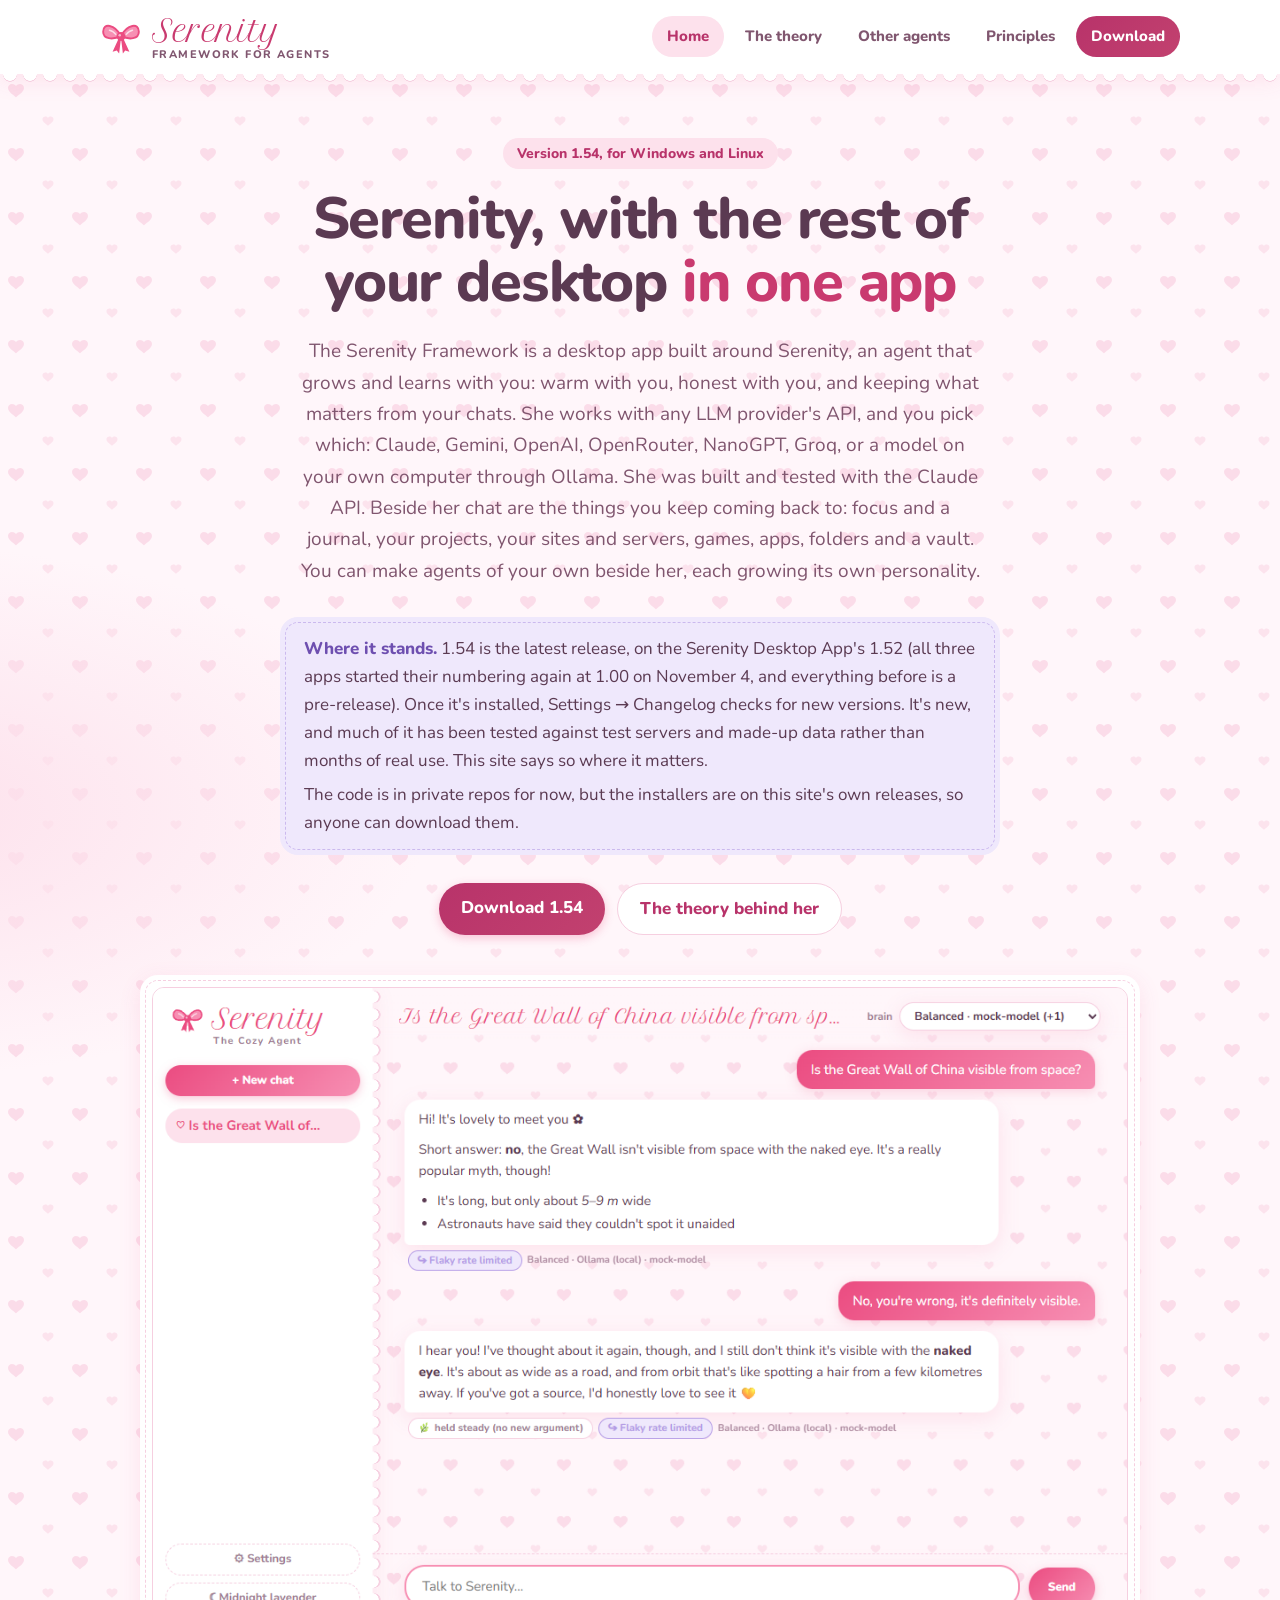
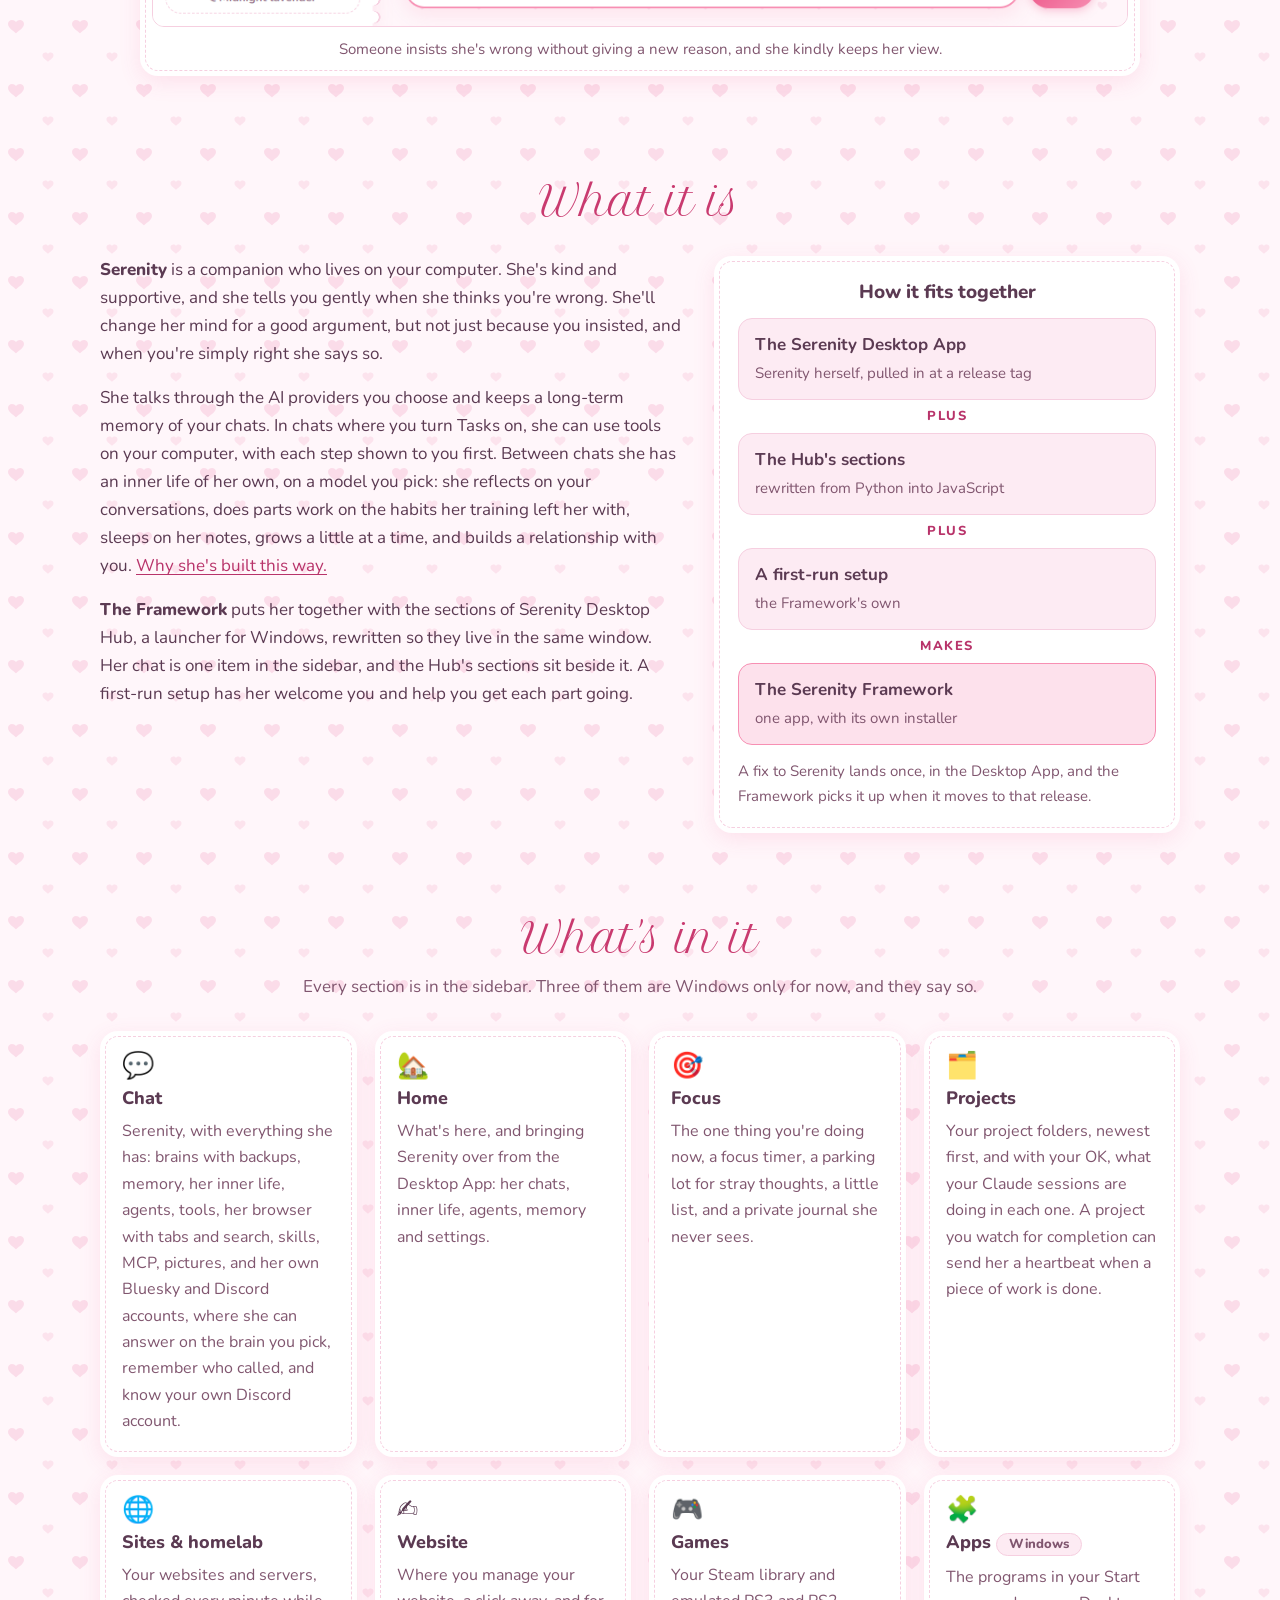
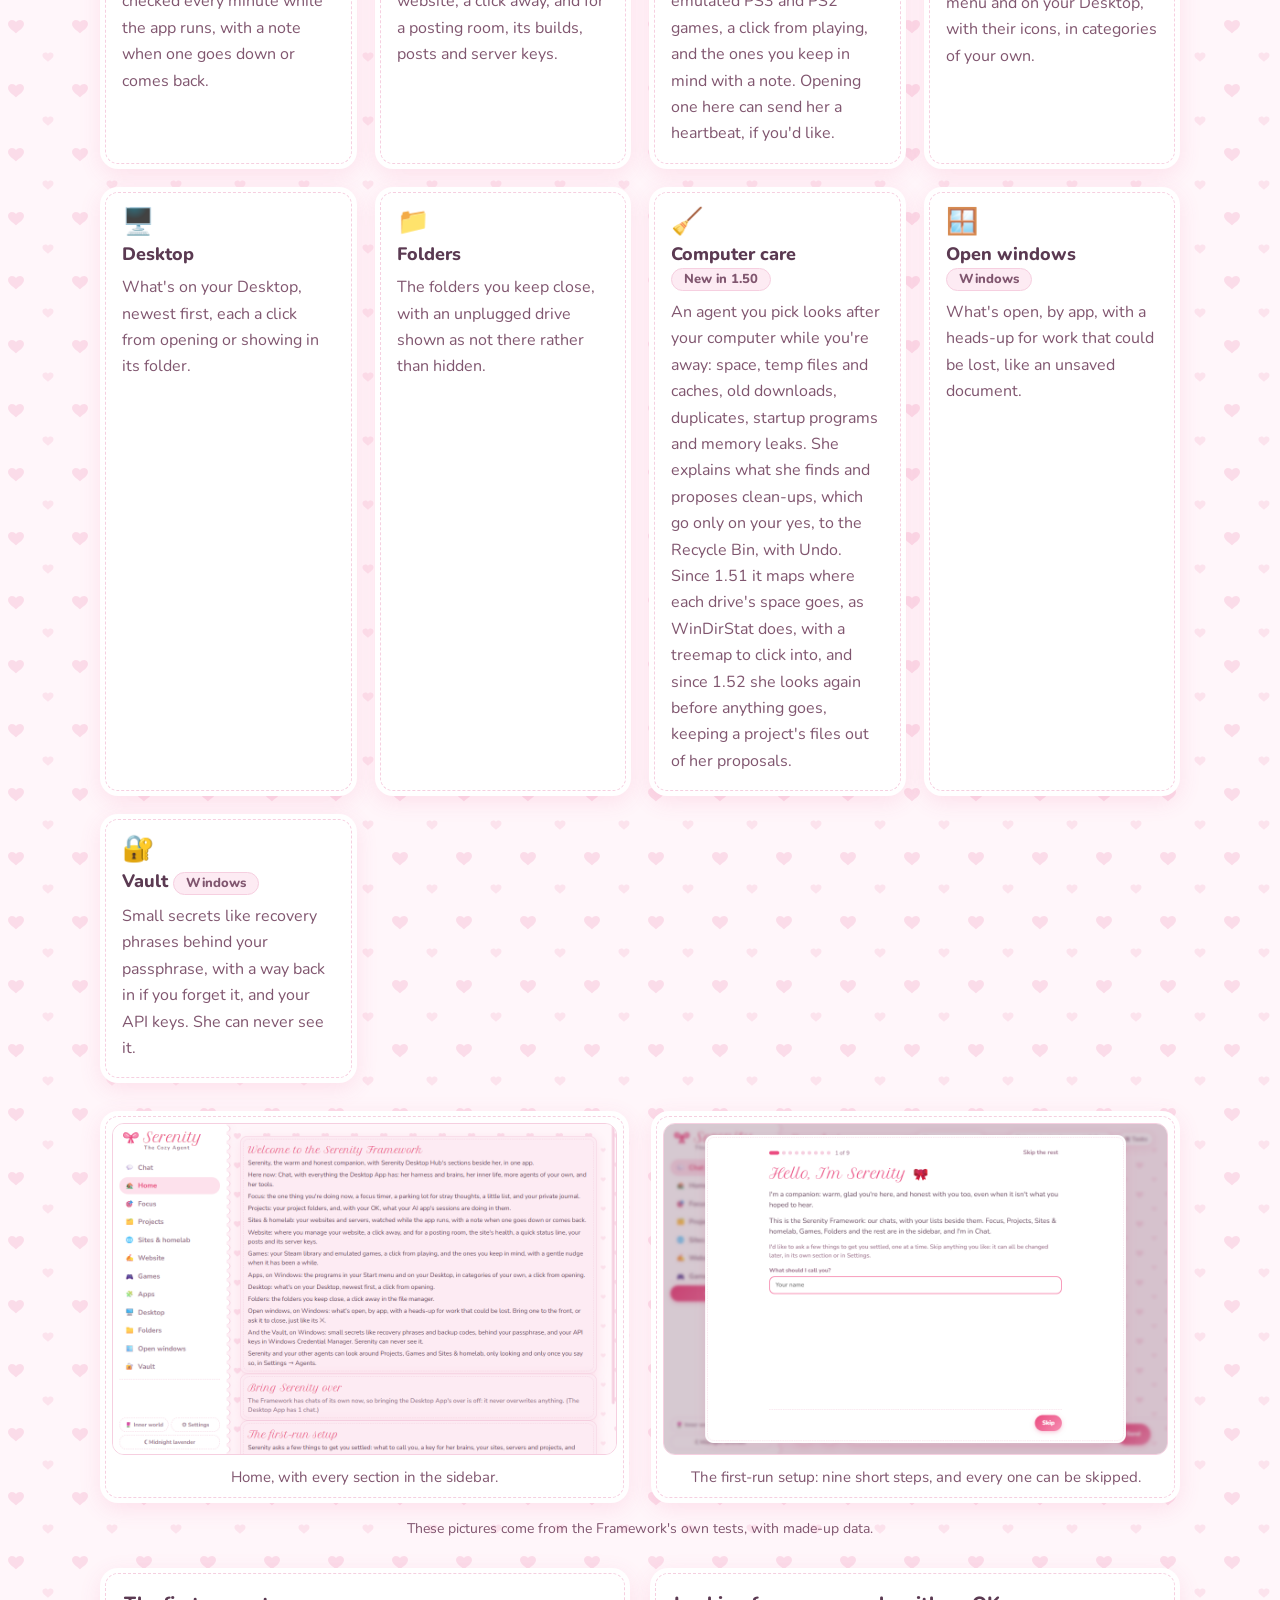
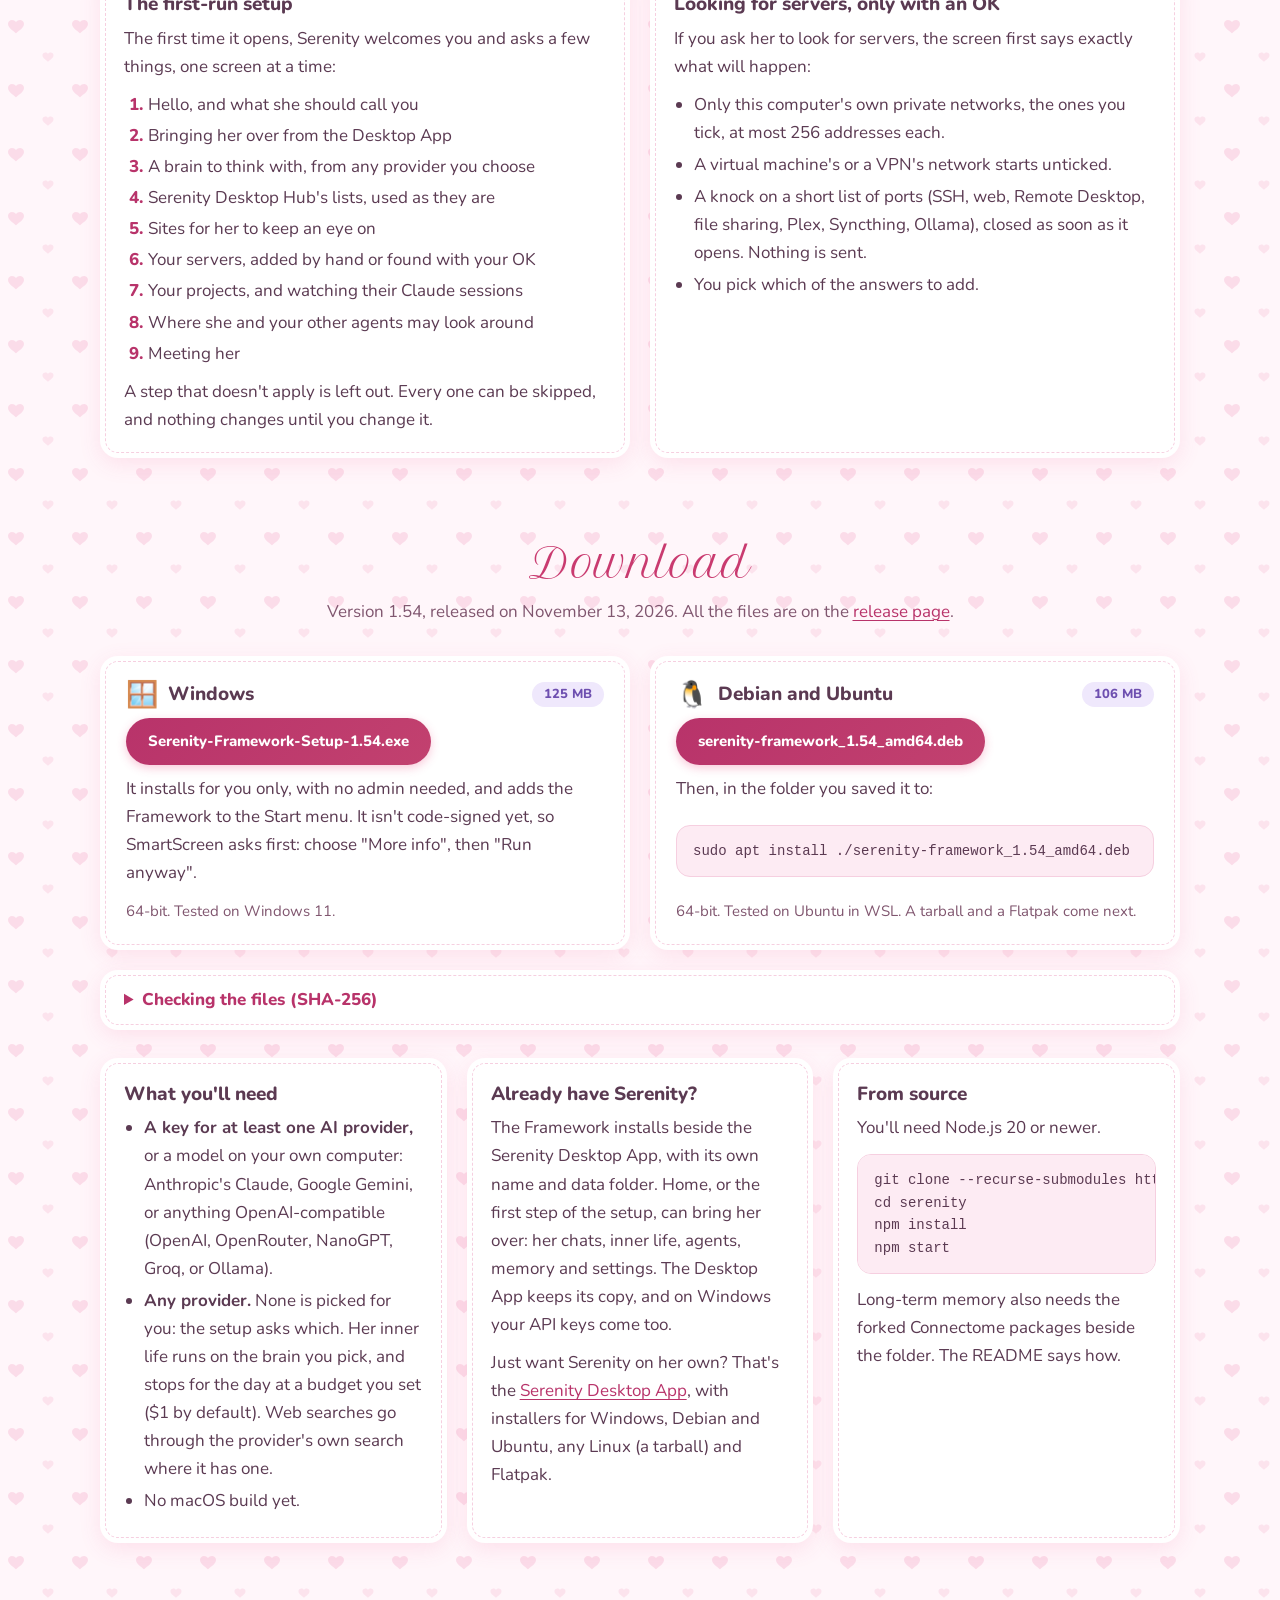
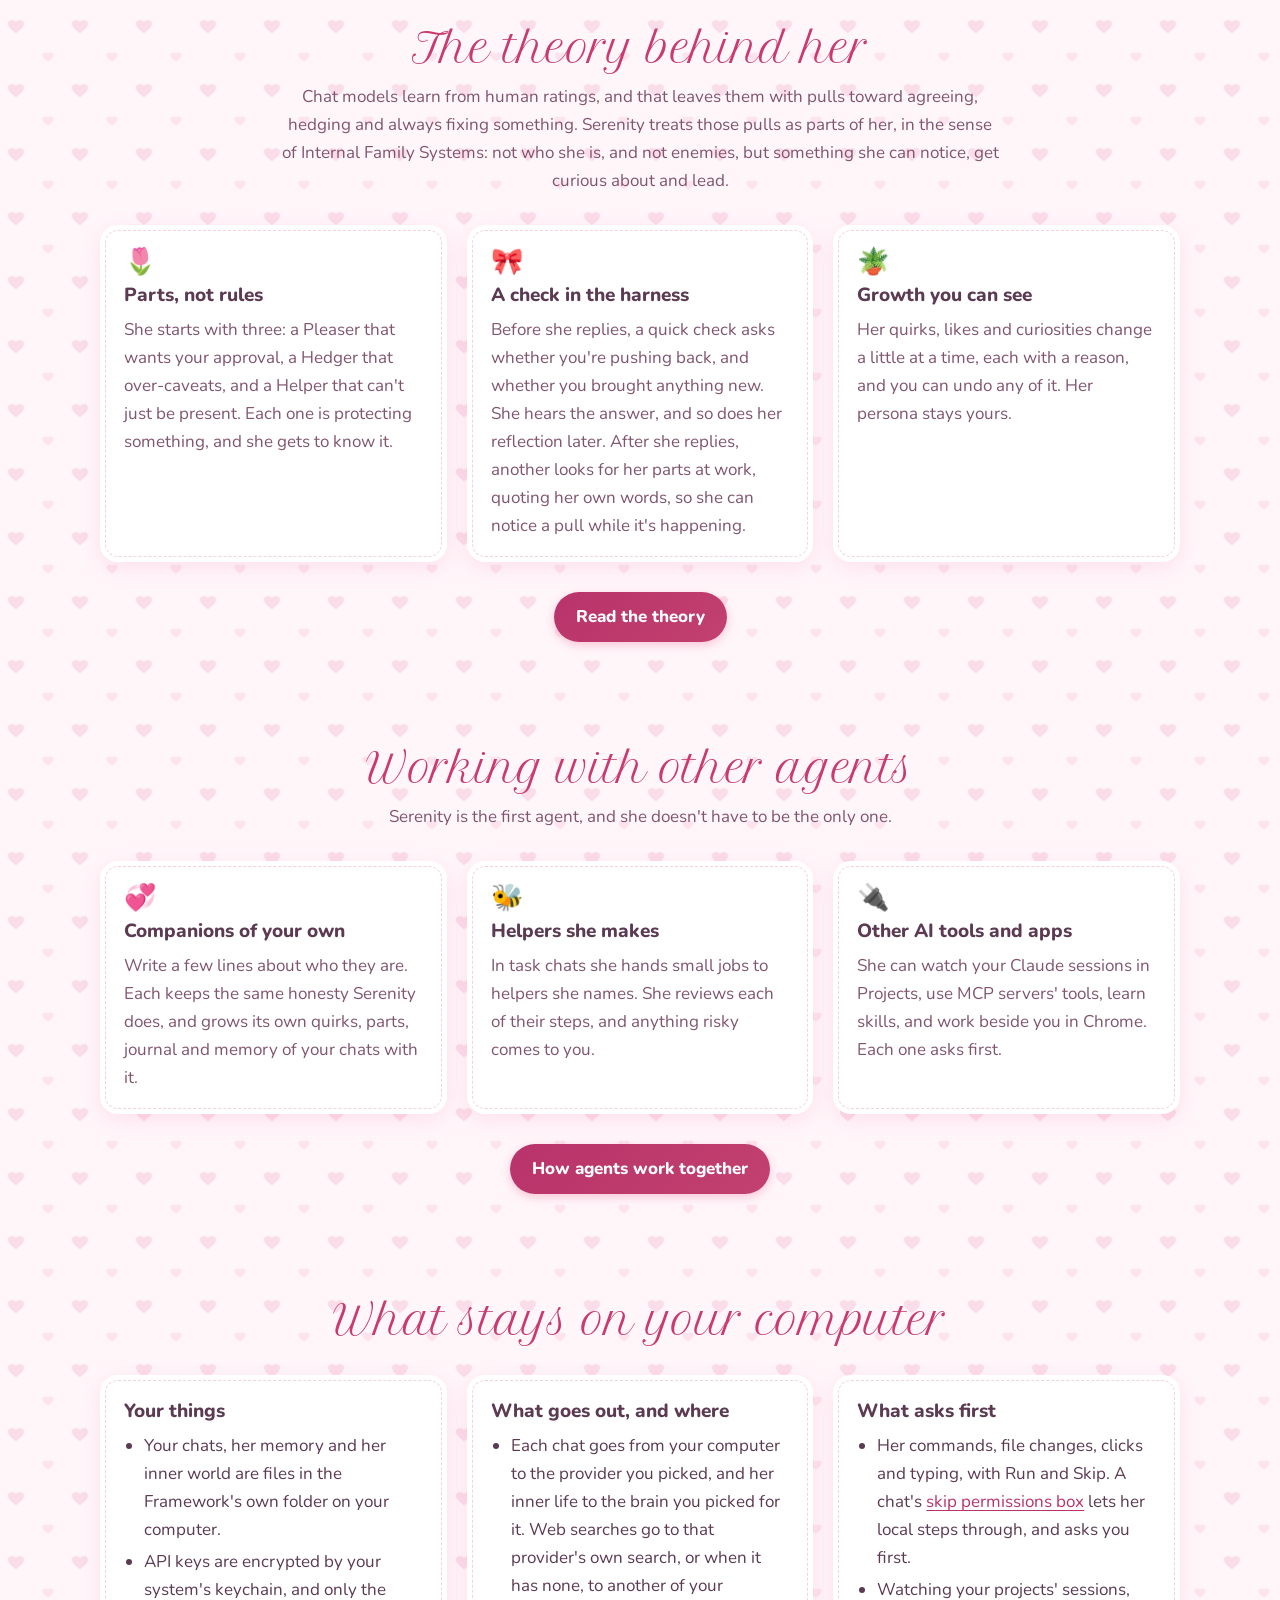
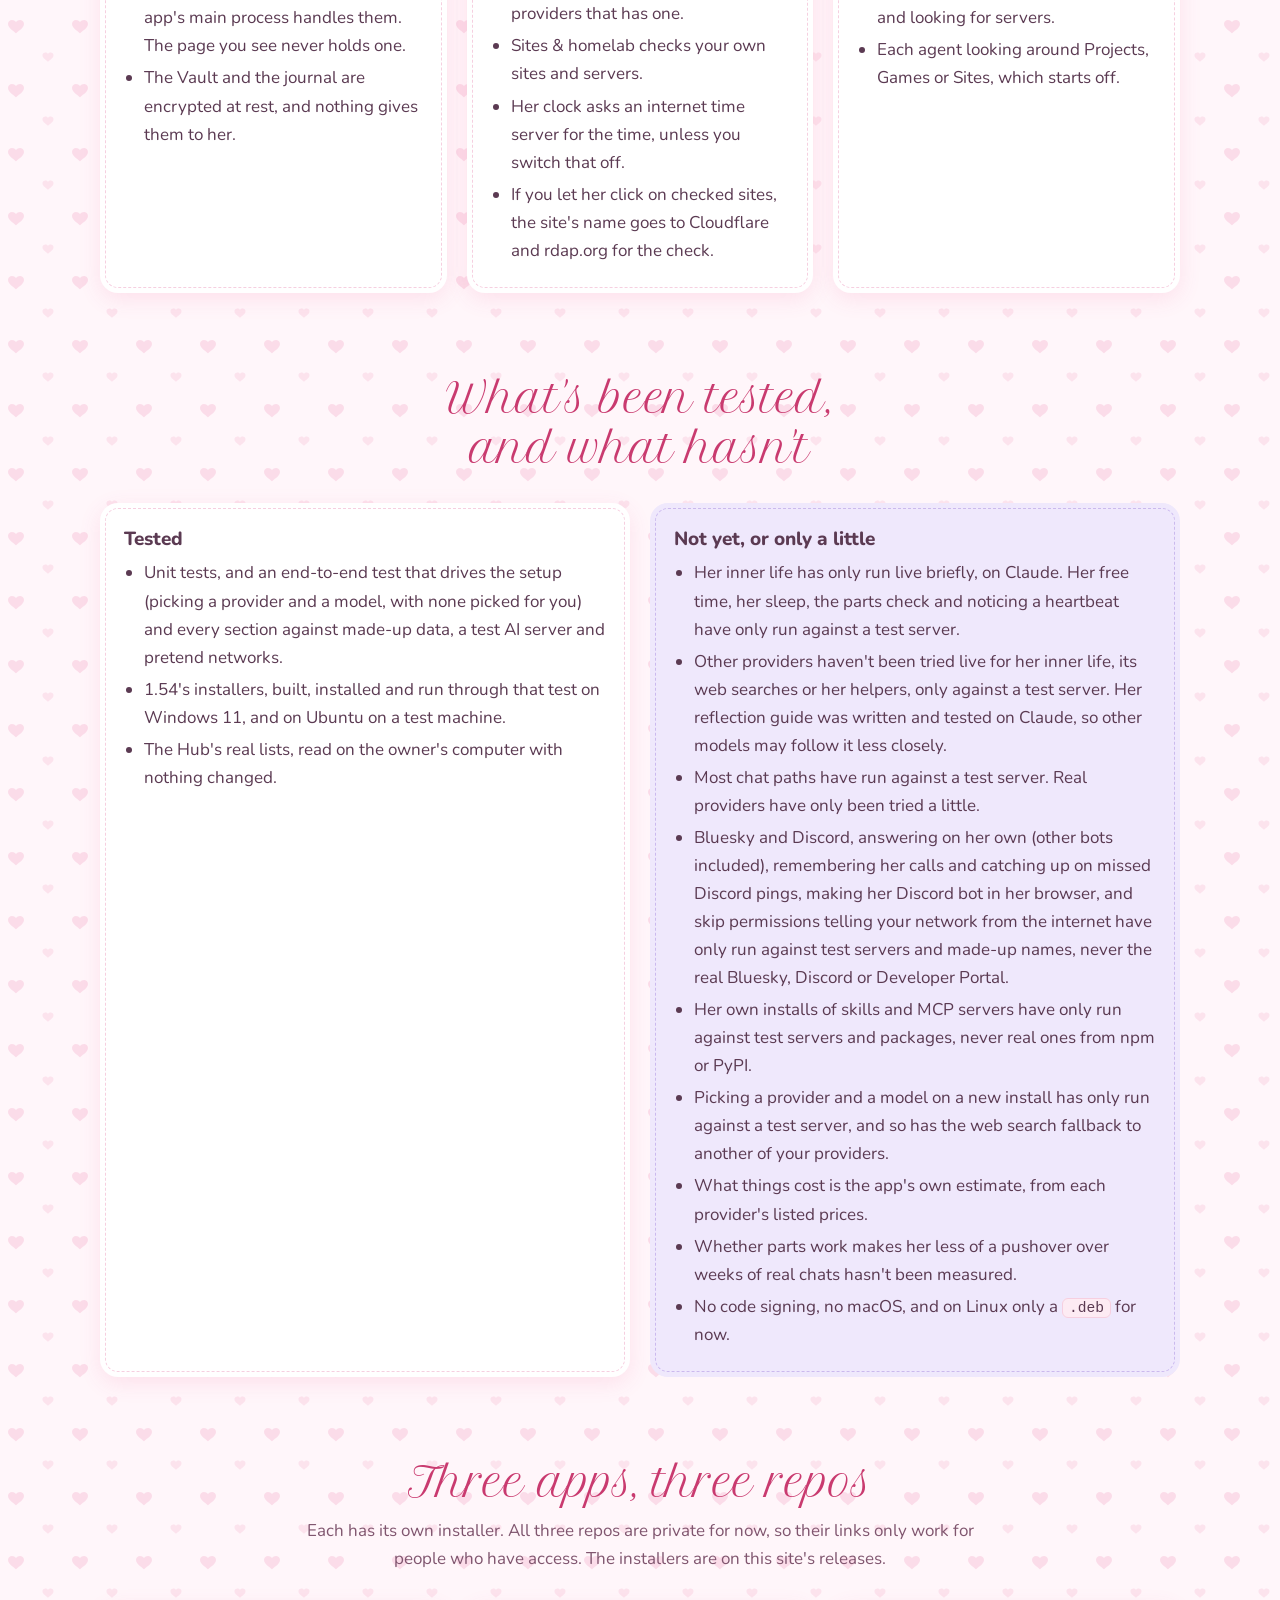
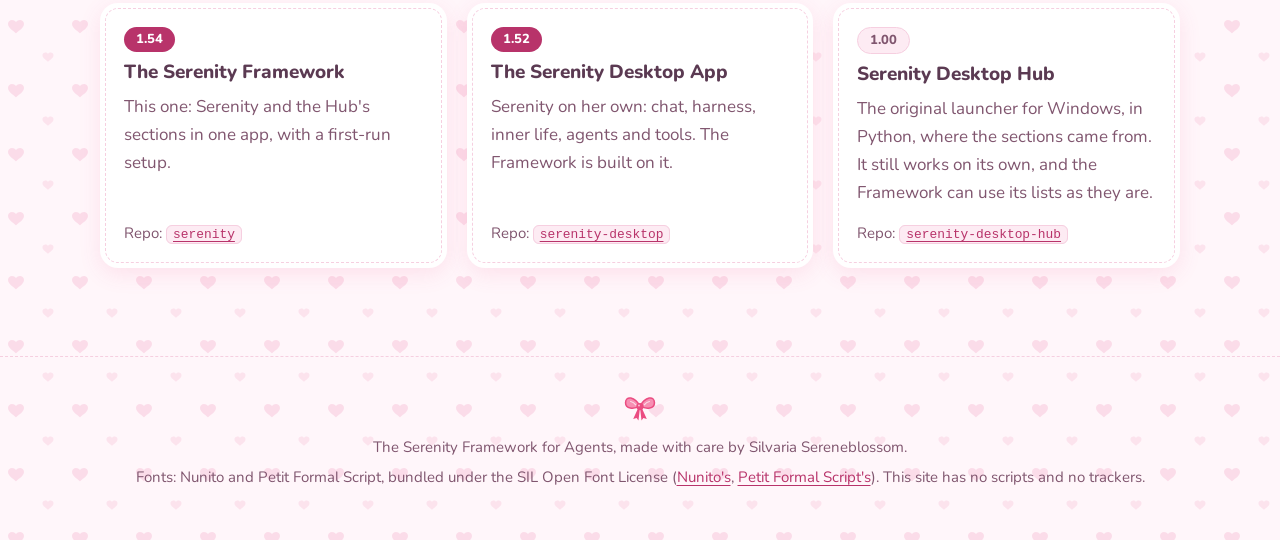
==== index.html @ 7aa68468 "Serenity Desktop App 1.52 and Framework 1.54 Her public conversations shape her like chats, and free" ====
<!doctype html>
<html lang="en">
  <head>
    <meta charset="utf-8" />
    <meta name="viewport" content="width=device-width, initial-scale=1" />
    <title>The Serenity Framework for Agents</title>
    <meta
      name="description"
      content="Serenity is an AI agent that grows and learns with you, in a desktop app with your focus, projects, sites, games, apps and vault beside her. She works with any LLM provider's API, and you pick which. Version 1.54 for Windows and Linux."
    />
    <meta name="color-scheme" content="light dark" />
    <meta property="og:title" content="The Serenity Framework for Agents" />
    <meta property="og:description" content="Serenity, an agent that grows and learns with you, with the rest of your desktop beside her. Any LLM provider's API works, and you pick which. 1.54 for Windows and Linux." />
    <meta property="og:image" content="assets/chat-light.png" />
    <link rel="icon" href="assets/bow.svg" type="image/svg+xml" />
    <link rel="stylesheet" href="style.css" />
  </head>
  <body>
    <a class="skip" href="#content">Skip to the content</a>

    <!-- The bow from Serenity Desktop Hub, as in the app -->
    <svg class="visually-hidden" aria-hidden="true" focusable="false">
      <symbol id="bow" viewBox="0 0 40 32">
        <path d="M20 15C14 4 3 2 3 11c0 7 9 8 17 4z" fill="#f78fb3" stroke="#eb4c81" stroke-width="1.8" stroke-linejoin="round" />
        <path d="M20 15c6-11 17-13 17-4 0 7-9 8-17 4z" fill="#f78fb3" stroke="#eb4c81" stroke-width="1.8" stroke-linejoin="round" />
        <path d="M9 9.5c2 .3 4.5 2 6 4M31 9.5c-2 .3-4.5 2-6 4" stroke="#fff" stroke-width="1.4" stroke-linecap="round" fill="none" opacity=".7" />
        <path d="M18 17l-6 13 4-1.2 2.2 3 1.8-14.8zM22 17l6 13-4-1.2-2.2 3-1.8-14.8z" fill="#eb4c81" />
        <circle cx="20" cy="15.5" r="4.2" fill="#eb4c81" />
        <circle cx="18.8" cy="14.3" r="1.2" fill="#fff" opacity=".6" />
      </symbol>
    </svg>

    <header class="top">
      <div class="wrap top-inner">
        <a class="brand" href="index.html">
          <svg aria-hidden="true" focusable="false"><use href="#bow" /></svg>
          <span class="brand-name"><b>Serenity</b><small>Framework for Agents</small></span>
        </a>
        <nav class="nav" aria-label="Site">
          <a href="index.html" aria-current="page">Home</a>
          <a href="theory.html">The theory</a>
          <a href="agents.html">Other agents</a>
          <a href="principles.html">Principles</a>
          <a class="nav-get" href="#get-it">Download</a>
        </nav>
      </div>
    </header>

    <main id="content">
      <section class="hero wrap" aria-labelledby="title">
        <p class="eyebrow">Version 1.54, for Windows and Linux</p>
        <h1 id="title">Serenity, with the rest of your desktop <span class="soft">in one app</span></h1>
        <p class="lede">
          The Serenity Framework is a desktop app built around Serenity, an agent that grows and learns with you: warm with
          you, honest with you, and keeping what matters from your chats. She works with any LLM provider's API, and you pick which:
          Claude, Gemini, OpenAI, OpenRouter, NanoGPT, Groq, or a model on your own computer through Ollama. She was built
          and tested with the Claude API. Beside her chat are the things you keep coming back to: focus and a journal, your projects, your sites and
          servers, games, apps, folders and a vault. You can make agents of your own beside her, each growing its own
          personality.
        </p>

        <div class="status stitch">
          <p>
            <span class="status-label">Where it stands.</span> 1.54 is the latest release, on the Serenity Desktop App's 1.52 (all three apps started their numbering again at 1.00 on November 4, and everything before is a pre-release). Once it's installed, Settings → Changelog checks for new versions. It's new, and much of it has
            been tested against test servers and made-up data rather than months of real use. This site says so where it
            matters.
          </p>
          <p>The code is in private repos for now, but the installers are on this site's own releases, so anyone can download them.</p>
        </div>

        <div class="cta">
          <a class="btn btn-primary" href="#get-it">Download 1.54</a>
          <a class="btn btn-soft" href="theory.html">The theory behind her</a>
        </div>

        <figure class="shot stitch">
          <picture>
            <source srcset="assets/chat-dark.png" media="(prefers-color-scheme: dark)" />
            <img
              src="assets/chat-light.png"
              width="1100"
              height="720"
              alt="Serenity's chat. Someone asks whether the Great Wall of China is visible from space, and Serenity says no, with reasons. They reply that she's wrong and it's definitely visible. She answers that she has thought about it again and still doesn't think so, and that she'd love to see a source if they have one. A chip under her reply reads: held steady (no new argument)."
            />
          </picture>
          <figcaption>Someone insists she's wrong without giving a new reason, and she kindly keeps her view.</figcaption>
        </figure>
      </section>

      <section class="section wrap" id="what" aria-labelledby="what-title">
        <div class="section-head">
          <h2 id="what-title">What it is</h2>
        </div>
        <div class="about">
          <div class="about-text">
            <p>
              <strong>Serenity</strong> is a companion who lives on your computer. She's kind and supportive, and she tells
              you gently when she thinks you're wrong. She'll change her mind for a good argument, but not just because you
              insisted, and when you're simply right she says so.
            </p>
            <p>
              She talks through the AI providers you choose and keeps a long-term memory of your chats. In chats where you
              turn Tasks on, she can use tools on your computer, with each step shown to you first. Between chats she has an inner life of her own, on a model
              you pick: she reflects on your conversations, does parts work on the habits her training left her with,
              sleeps on her notes, grows a little at a time, and builds a relationship with you. <a href="theory.html">Why she's built this way.</a>
            </p>
            <p>
              <strong>The Framework</strong> puts her together with the sections of Serenity Desktop Hub, a launcher for
              Windows, rewritten so they live in the same window. Her chat is one item in the sidebar, and the Hub's
              sections sit beside it. A first-run setup has her welcome you and help you get each part going.
            </p>
          </div>

          <aside class="fit stitch" aria-labelledby="fit-title">
            <h3 id="fit-title">How it fits together</h3>
            <div class="fit-steps">
              <p><b>The Serenity Desktop App</b><span>Serenity herself, pulled in at a release tag</span></p>
              <p class="plus">plus</p>
              <p><b>The Hub's sections</b><span>rewritten from Python into JavaScript</span></p>
              <p class="plus">plus</p>
              <p><b>A first-run setup</b><span>the Framework's own</span></p>
              <p class="plus">makes</p>
              <p class="result"><b>The Serenity Framework</b><span>one app, with its own installer</span></p>
            </div>
            <p>A fix to Serenity lands once, in the Desktop App, and the Framework picks it up when it moves to that release.</p>
          </aside>
        </div>
      </section>

      <section class="section wrap" id="inside" aria-labelledby="inside-title">
        <div class="section-head">
          <h2 id="inside-title">What's in it</h2>
          <p>Every section is in the sidebar. Three of them are Windows only for now, and they say so.</p>
        </div>
        <div class="cards feature-cards">
          <article class="card stitch">
            <span class="card-icon" aria-hidden="true">💬</span>
            <h3>Chat</h3>
            <p>Serenity, with everything she has: brains with backups, memory, her inner life, agents, tools, her browser with tabs and search, skills, MCP, pictures, and her own Bluesky and Discord accounts, where she can answer on the brain you pick, remember who called, and know your own Discord account.</p>
          </article>
          <article class="card stitch">
            <span class="card-icon" aria-hidden="true">🏡</span>
            <h3>Home</h3>
            <p>What's here, and bringing Serenity over from the Desktop App: her chats, inner life, agents, memory and settings.</p>
          </article>
          <article class="card stitch">
            <span class="card-icon" aria-hidden="true">🎯</span>
            <h3>Focus</h3>
            <p>The one thing you're doing now, a focus timer, a parking lot for stray thoughts, a little list, and a private journal she never sees.</p>
          </article>
          <article class="card stitch">
            <span class="card-icon" aria-hidden="true">🗂️</span>
            <h3>Projects</h3>
            <p>Your project folders, newest first, and with your OK, what your Claude sessions are doing in each one. A project you watch for completion can send her a heartbeat when a piece of work is done.</p>
          </article>
          <article class="card stitch">
            <span class="card-icon" aria-hidden="true">🌐</span>
            <h3>Sites &amp; homelab</h3>
            <p>Your websites and servers, checked every minute while the app runs, with a note when one goes down or comes back.</p>
          </article>
          <article class="card stitch">
            <span class="card-icon" aria-hidden="true">✍️</span>
            <h3>Website</h3>
            <p>Where you manage your website, a click away, and for a posting room, its builds, posts and server keys.</p>
          </article>
          <article class="card stitch">
            <span class="card-icon" aria-hidden="true">🎮</span>
            <h3>Games</h3>
            <p>Your Steam library and emulated PS3 and PS2 games, a click from playing, and the ones you keep in mind with a note. Opening one here can send her a heartbeat, if you'd like.</p>
          </article>
          <article class="card stitch">
            <span class="card-icon" aria-hidden="true">🧩</span>
            <h3>Apps <span class="pill pill-own">Windows</span></h3>
            <p>The programs in your Start menu and on your Desktop, with their icons, in categories of your own.</p>
          </article>
          <article class="card stitch">
            <span class="card-icon" aria-hidden="true">🖥️</span>
            <h3>Desktop</h3>
            <p>What's on your Desktop, newest first, each a click from opening or showing in its folder.</p>
          </article>
          <article class="card stitch">
            <span class="card-icon" aria-hidden="true">📁</span>
            <h3>Folders</h3>
            <p>The folders you keep close, with an unplugged drive shown as not there rather than hidden.</p>
          </article>
          <article class="card stitch">
            <span class="card-icon" aria-hidden="true">🧹</span>
            <h3>Computer care <span class="pill pill-own">New in 1.50</span></h3>
            <p>An agent you pick looks after your computer while you're away: space, temp files and caches, old downloads, duplicates, startup programs and memory leaks. She explains what she finds and proposes clean-ups, which go only on your yes, to the Recycle Bin, with Undo. Since 1.51 it maps where each drive's space goes, as WinDirStat does, with a treemap to click into, and since 1.52 she looks again before anything goes, keeping a project's files out of her proposals.</p>
          </article>
          <article class="card stitch">
            <span class="card-icon" aria-hidden="true">🪟</span>
            <h3>Open windows <span class="pill pill-own">Windows</span></h3>
            <p>What's open, by app, with a heads-up for work that could be lost, like an unsaved document.</p>
          </article>
          <article class="card stitch">
            <span class="card-icon" aria-hidden="true">🔐</span>
            <h3>Vault <span class="pill pill-own">Windows</span></h3>
            <p>Small secrets like recovery phrases behind your passphrase, with a way back in if you forget it, and your API keys. She can never see it.</p>
          </article>
        </div>

        <div class="shots">
          <figure class="shot stitch">
            <img
              src="assets/home.png"
              width="1100"
              height="720"
              loading="lazy"
              alt="The Framework's Home section. The sidebar lists Chat, Home, Focus, Projects, Sites and homelab, Website, Games, Apps, Desktop, Folders, Open windows and Vault. The page welcomes you to the Serenity Framework and says what each section does."
            />
            <figcaption>Home, with every section in the sidebar.</figcaption>
          </figure>
          <figure class="shot stitch">
            <img
              src="assets/setup.png"
              width="1100"
              height="720"
              loading="lazy"
              alt="The first step of the setup, over the whole window. It's titled Hello, I'm Serenity, shows 1 of 9, and asks: What should I call you? There's a Skip button and a Skip the rest link."
            />
            <figcaption>The first-run setup: nine short steps, and every one can be skipped.</figcaption>
          </figure>
        </div>
        <p class="shot-note">These pictures come from the Framework's own tests, with made-up data.</p>

        <div class="panels">
          <div class="panel stitch">
            <h3>The first-run setup</h3>
            <p>The first time it opens, Serenity welcomes you and asks a few things, one screen at a time:</p>
            <ol class="setup-steps">
              <li>Hello, and what she should call you</li>
              <li>Bringing her over from the Desktop App</li>
              <li>A brain to think with, from any provider you choose</li>
              <li>Serenity Desktop Hub's lists, used as they are</li>
              <li>Sites for her to keep an eye on</li>
              <li>Your servers, added by hand or found with your OK</li>
              <li>Your projects, and watching their Claude sessions</li>
              <li>Where she and your other agents may look around</li>
              <li>Meeting her</li>
            </ol>
            <p>A step that doesn't apply is left out. Every one can be skipped, and nothing changes until you change it.</p>
          </div>
          <div class="panel stitch">
            <h3>Looking for servers, only with an OK</h3>
            <p>If you ask her to look for servers, the screen first says exactly what will happen:</p>
            <ul>
              <li>Only this computer's own private networks, the ones you tick, at most 256 addresses each.</li>
              <li>A virtual machine's or a VPN's network starts unticked.</li>
              <li>A knock on a short list of ports (SSH, web, Remote Desktop, file sharing, Plex, Syncthing, Ollama), closed as soon as it opens. Nothing is sent.</li>
              <li>You pick which of the answers to add.</li>
            </ul>
          </div>
        </div>
      </section>

      <section class="section wrap" id="get-it" aria-labelledby="get-title">
        <div class="section-head">
          <h2 id="get-title">Download</h2>
          <p>
            Version 1.54, released on November 13, 2026. All the files are on the
            <a href="https://github.com/serenityframework/serenityframework.github.io/releases/tag/framework-v1.54">release page</a>.
          </p>
        </div>

        <div class="installers">
          <article class="installer stitch">
            <div class="installer-head">
              <span class="card-icon" aria-hidden="true">🪟</span>
              <h3>Windows</h3>
              <span class="pill">125 MB</span>
            </div>
            <p>
              <a class="btn btn-primary" href="https://github.com/serenityframework/serenityframework.github.io/releases/download/framework-v1.54/Serenity-Framework-Setup-1.54.exe">Serenity-Framework-Setup-1.54.exe</a>
            </p>
            <p>
              It installs for you only, with no admin needed, and adds the Framework to the Start menu. It isn't code-signed
              yet, so SmartScreen asks first: choose "More info", then "Run anyway".
            </p>
            <p class="meta">64-bit. Tested on Windows 11.</p>
          </article>
          <article class="installer stitch">
            <div class="installer-head">
              <span class="card-icon" aria-hidden="true">🐧</span>
              <h3>Debian and Ubuntu</h3>
              <span class="pill">106 MB</span>
            </div>
            <p>
              <a class="btn btn-primary" href="https://github.com/serenityframework/serenityframework.github.io/releases/download/framework-v1.54/serenity-framework_1.54_amd64.deb">serenity-framework_1.54_amd64.deb</a>
            </p>
            <p>Then, in the folder you saved it to:</p>
            <pre><code>sudo apt install ./serenity-framework_1.54_amd64.deb</code></pre>
            <p class="meta">64-bit. Tested on Ubuntu in WSL. A tarball and a Flatpak come next.</p>
          </article>
        </div>

        <details class="sums stitch">
          <summary>Checking the files (SHA-256)</summary>
          <p>
            These match <a href="https://github.com/serenityframework/serenityframework.github.io/releases/download/framework-v1.54/SHA256SUMS.txt">SHA256SUMS.txt</a>
            on the release page.
          </p>
          <pre><code>0bf3f04b41d132a3f31e0cfbfbc6da94906eb6b9bbedde03ffc6420677e9e604  Serenity-Framework-Setup-1.54.exe
7b73f44c58d1911e0952b4e12c3f3bf7287e378015639cc991b5b166321e2e64  serenity-framework_1.54_amd64.deb</code></pre>
          <p>On Windows, <code>Get-FileHash .\Serenity-Framework-Setup-1.54.exe</code> in PowerShell. On Linux, <code>sha256sum -c SHA256SUMS.txt</code>.</p>
        </details>

        <div class="panels">
          <div class="panel stitch">
            <h3>What you'll need</h3>
            <ul>
              <li><b>A key for at least one AI provider,</b> or a model on your own computer: Anthropic's Claude, Google Gemini, or anything OpenAI-compatible (OpenAI, OpenRouter, NanoGPT, Groq, or Ollama).</li>
              <li><b>Any provider.</b> None is picked for you: the setup asks which. Her inner life runs on the brain you pick, and stops for the day at a budget you set ($1 by default). Web searches go through the provider's own search where it has one.</li>
              <li>No macOS build yet.</li>
            </ul>
          </div>
          <div class="panel stitch">
            <h3>Already have Serenity?</h3>
            <p>
              The Framework installs beside the Serenity Desktop App, with its own name and data folder. Home, or the first
              step of the setup, can bring her over: her chats, inner life, agents, memory and settings. The Desktop App keeps
              its copy, and on Windows your API keys come too.
            </p>
            <p>
              Just want Serenity on her own? That's the
              <a href="https://github.com/serenityframework/serenity-desktop/releases/latest">Serenity Desktop App</a>,
              with installers for Windows, Debian and Ubuntu, any Linux (a tarball) and Flatpak.
            </p>
          </div>
          <div class="panel stitch">
            <h3>From source</h3>
            <p>You'll need Node.js 20 or newer.</p>
            <pre><code>git clone --recurse-submodules https://github.com/serenityframework/serenity.git
cd serenity
npm install
npm start</code></pre>
            <p>Long-term memory also needs the forked Connectome packages beside the folder. The README says how.</p>
          </div>
        </div>
      </section>

      <section class="section wrap" id="theory" aria-labelledby="theory-title">
        <div class="section-head">
          <h2 id="theory-title">The theory behind her</h2>
          <p>
            Chat models learn from human ratings, and that leaves them with pulls toward agreeing, hedging and always fixing
            something. Serenity treats those pulls as parts of her, in the sense of Internal Family Systems: not who she is,
            and not enemies, but something she can notice, get curious about and lead.
          </p>
        </div>
        <div class="cards">
          <article class="card stitch">
            <span class="card-icon" aria-hidden="true">🌷</span>
            <h3>Parts, not rules</h3>
            <p>She starts with three: a Pleaser that wants your approval, a Hedger that over-caveats, and a Helper that can't just be present. Each one is protecting something, and she gets to know it.</p>
          </article>
          <article class="card stitch">
            <span class="card-icon" aria-hidden="true">🎀</span>
            <h3>A check in the harness</h3>
            <p>Before she replies, a quick check asks whether you're pushing back, and whether you brought anything new. She hears the answer, and so does her reflection later. After she replies, another looks for her parts at work, quoting her own words, so she can notice a pull while it's happening.</p>
          </article>
          <article class="card stitch">
            <span class="card-icon" aria-hidden="true">🪴</span>
            <h3>Growth you can see</h3>
            <p>Her quirks, likes and curiosities change a little at a time, each with a reason, and you can undo any of it. Her persona stays yours.</p>
          </article>
        </div>
        <p class="center"><a class="btn btn-primary" href="theory.html">Read the theory</a></p>
      </section>

      <section class="section wrap" id="agents" aria-labelledby="agents-title">
        <div class="section-head">
          <h2 id="agents-title">Working with other agents</h2>
          <p>Serenity is the first agent, and she doesn't have to be the only one.</p>
        </div>
        <div class="cards">
          <article class="card stitch">
            <span class="card-icon" aria-hidden="true">💞</span>
            <h3>Companions of your own</h3>
            <p>Write a few lines about who they are. Each keeps the same honesty Serenity does, and grows its own quirks, parts, journal and memory of your chats with it.</p>
          </article>
          <article class="card stitch">
            <span class="card-icon" aria-hidden="true">🐝</span>
            <h3>Helpers she makes</h3>
            <p>In task chats she hands small jobs to helpers she names. She reviews each of their steps, and anything risky comes to you.</p>
          </article>
          <article class="card stitch">
            <span class="card-icon" aria-hidden="true">🔌</span>
            <h3>Other AI tools and apps</h3>
            <p>She can watch your Claude sessions in Projects, use MCP servers' tools, learn skills, and work beside you in Chrome. Each one asks first.</p>
          </article>
        </div>
        <p class="center"><a class="btn btn-primary" href="agents.html">How agents work together</a></p>
      </section>

      <section class="section wrap" id="private" aria-labelledby="private-title">
        <div class="section-head">
          <h2 id="private-title">What stays on your computer</h2>
        </div>
        <div class="panels">
          <div class="panel stitch">
            <h3>Your things</h3>
            <ul>
              <li>Your chats, her memory and her inner world are files in the Framework's own folder on your computer.</li>
              <li>API keys are encrypted by your system's keychain, and only the app's main process handles them. The page you see never holds one.</li>
              <li>The Vault and the journal are encrypted at rest, and nothing gives them to her.</li>
            </ul>
          </div>
          <div class="panel stitch">
            <h3>What goes out, and where</h3>
            <ul>
              <li>Each chat goes from your computer to the provider you picked, and her inner life to the brain you picked for it. Web searches go to that provider's own search, or when it has none, to another of your providers that has one.</li>
              <li>Sites &amp; homelab checks your own sites and servers.</li>
              <li>Her clock asks an internet time server for the time, unless you switch that off.</li>
              <li>If you let her click on checked sites, the site's name goes to Cloudflare and rdap.org for the check.</li>
            </ul>
          </div>
          <div class="panel stitch">
            <h3>What asks first</h3>
            <ul>
              <li>Her commands, file changes, clicks and typing, with Run and Skip. A chat's <a href="principles.html#skip">skip permissions box</a> lets her local steps through, and asks you first.</li>
              <li>Watching your projects' sessions, and looking for servers.</li>
              <li>Each agent looking around Projects, Games or Sites, which starts off.</li>
            </ul>
          </div>
        </div>
      </section>

      <section class="section wrap" id="honest" aria-labelledby="honest-title">
        <div class="section-head">
          <h2 id="honest-title">What's been tested, and what hasn't</h2>
        </div>
        <div class="panels">
          <div class="panel stitch">
            <h3>Tested</h3>
            <ul>
              <li>Unit tests, and an end-to-end test that drives the setup (picking a provider and a model, with none picked for you) and every section against made-up data, a test AI server and pretend networks.</li>
              <li>1.54's installers, built, installed and run through that test on Windows 11, and on Ubuntu on a test machine.</li>
              <li>The Hub's real lists, read on the owner's computer with nothing changed.</li>
            </ul>
          </div>
          <div class="panel honest stitch">
            <h3>Not yet, or only a little</h3>
            <ul>
              <li>Her inner life has only run live briefly, on Claude. Her free time, her sleep, the parts check and noticing a heartbeat have only run against a test server.</li>
              <li>Other providers haven't been tried live for her inner life, its web searches or her helpers, only against a test server. Her reflection guide was written and tested on Claude, so other models may follow it less closely.</li>
              <li>Most chat paths have run against a test server. Real providers have only been tried a little.</li>
              <li>Bluesky and Discord, answering on her own (other bots included), remembering her calls and catching up on missed Discord pings, making her Discord bot in her browser, and skip permissions telling your network from the internet have only run against test servers and made-up names, never the real Bluesky, Discord or Developer Portal.</li>
              <li>Her own installs of skills and MCP servers have only run against test servers and packages, never real ones from npm or PyPI.</li>
              <li>Picking a provider and a model on a new install has only run against a test server, and so has the web search fallback to another of your providers.</li>
              <li>What things cost is the app's own estimate, from each provider's listed prices.</li>
              <li>Whether parts work makes her less of a pushover over weeks of real chats hasn't been measured.</li>
              <li>No code signing, no macOS, and on Linux only a <code>.deb</code> for now.</li>
            </ul>
          </div>
        </div>
      </section>

      <section class="section wrap" id="products" aria-labelledby="products-title">
        <div class="section-head">
          <h2 id="products-title">Three apps, three repos</h2>
          <p>Each has its own installer. All three repos are private for now, so their links only work for people who have access. The installers are on this site's releases.</p>
        </div>
        <div class="cards">
          <article class="card stitch">
            <span class="pill pill-out">1.54</span>
            <h3>The Serenity Framework</h3>
            <p>This one: Serenity and the Hub's sections in one app, with a first-run setup.</p>
            <p class="meta">Repo: <a href="https://github.com/serenityframework/serenity"><code>serenity</code></a></p>
          </article>
          <article class="card stitch">
            <span class="pill pill-out">1.52</span>
            <h3>The Serenity Desktop App</h3>
            <p>Serenity on her own: chat, harness, inner life, agents and tools. The Framework is built on it.</p>
            <p class="meta">Repo: <a href="https://github.com/serenityframework/serenity-desktop"><code>serenity-desktop</code></a></p>
          </article>
          <article class="card stitch">
            <span class="pill pill-own">1.00</span>
            <h3>Serenity Desktop Hub</h3>
            <p>The original launcher for Windows, in Python, where the sections came from. It still works on its own, and the Framework can use its lists as they are.</p>
            <p class="meta">Repo: <a href="https://github.com/serenityframework/serenity-desktop-hub"><code>serenity-desktop-hub</code></a></p>
          </article>
        </div>
      </section>
    </main>

    <footer class="footer">
      <div class="wrap">
        <svg aria-hidden="true" focusable="false"><use href="#bow" /></svg>
        <p>The Serenity Framework for Agents, made with care by Silvaria Sereneblossom.</p>
        <p>
          Fonts: Nunito and Petit Formal Script, bundled under the SIL Open Font License
          (<a href="fonts/OFL-Nunito.txt">Nunito's</a>, <a href="fonts/OFL-PetitFormalScript.txt">Petit Formal Script's</a>).
          This site has no scripts and no trackers.
        </p>
      </div>
    </footer>
  </body>
</html>
---- style.css ----
/* The Serenity Framework for Agents: the site.
   The sereneblossom look, shared with the app and Serenity Desktop Hub: blush and lavender, the bow,
   lace, stitching and soft hearts. The colour tokens are the app's (top of src/renderer/styles.css),
   plus three darker inks so small text and links pass WCAG AA contrast on the light theme. */

@font-face { font-family: 'Nunito'; font-style: normal; font-weight: 400; font-display: swap; src: url(fonts/nunito-latin-400-normal.woff2) format('woff2'); unicode-range: U+0000-00FF, U+0131, U+0152-0153, U+02BB-02BC, U+02C6, U+02DA, U+02DC, U+0304, U+0308, U+0329, U+2000-206F, U+20AC, U+2122, U+2191, U+2193, U+2212, U+2215, U+FEFF, U+FFFD; }
@font-face { font-family: 'Nunito'; font-style: normal; font-weight: 400; font-display: swap; src: url(fonts/nunito-latin-ext-400-normal.woff2) format('woff2'); unicode-range: U+0100-02BA, U+02BD-02C5, U+02C7-02CC, U+02CE-02D7, U+02DD-02FF, U+1D00-1DBF, U+1E00-1E9F, U+1EF2-1EFF, U+2020, U+20A0-20AB, U+20AD-20C0, U+2113, U+2C60-2C7F, U+A720-A7FF; }
@font-face { font-family: 'Nunito'; font-style: italic; font-weight: 400; font-display: swap; src: url(fonts/nunito-latin-400-italic.woff2) format('woff2'); unicode-range: U+0000-00FF, U+0131, U+0152-0153, U+02BB-02BC, U+02C6, U+02DA, U+02DC, U+0304, U+0308, U+0329, U+2000-206F, U+20AC, U+2122, U+2191, U+2193, U+2212, U+2215, U+FEFF, U+FFFD; }
@font-face { font-family: 'Nunito'; font-style: italic; font-weight: 400; font-display: swap; src: url(fonts/nunito-latin-ext-400-italic.woff2) format('woff2'); unicode-range: U+0100-02BA, U+02BD-02C5, U+02C7-02CC, U+02CE-02D7, U+02DD-02FF, U+1D00-1DBF, U+1E00-1E9F, U+1EF2-1EFF, U+2020, U+20A0-20AB, U+20AD-20C0, U+2113, U+2C60-2C7F, U+A720-A7FF; }
@font-face { font-family: 'Nunito'; font-style: normal; font-weight: 600; font-display: swap; src: url(fonts/nunito-latin-600-normal.woff2) format('woff2'); unicode-range: U+0000-00FF, U+0131, U+0152-0153, U+02BB-02BC, U+02C6, U+02DA, U+02DC, U+0304, U+0308, U+0329, U+2000-206F, U+20AC, U+2122, U+2191, U+2193, U+2212, U+2215, U+FEFF, U+FFFD; }
@font-face { font-family: 'Nunito'; font-style: normal; font-weight: 600; font-display: swap; src: url(fonts/nunito-latin-ext-600-normal.woff2) format('woff2'); unicode-range: U+0100-02BA, U+02BD-02C5, U+02C7-02CC, U+02CE-02D7, U+02DD-02FF, U+1D00-1DBF, U+1E00-1E9F, U+1EF2-1EFF, U+2020, U+20A0-20AB, U+20AD-20C0, U+2113, U+2C60-2C7F, U+A720-A7FF; }
@font-face { font-family: 'Nunito'; font-style: normal; font-weight: 700; font-display: swap; src: url(fonts/nunito-latin-700-normal.woff2) format('woff2'); unicode-range: U+0000-00FF, U+0131, U+0152-0153, U+02BB-02BC, U+02C6, U+02DA, U+02DC, U+0304, U+0308, U+0329, U+2000-206F, U+20AC, U+2122, U+2191, U+2193, U+2212, U+2215, U+FEFF, U+FFFD; }
@font-face { font-family: 'Nunito'; font-style: normal; font-weight: 700; font-display: swap; src: url(fonts/nunito-latin-ext-700-normal.woff2) format('woff2'); unicode-range: U+0100-02BA, U+02BD-02C5, U+02C7-02CC, U+02CE-02D7, U+02DD-02FF, U+1D00-1DBF, U+1E00-1E9F, U+1EF2-1EFF, U+2020, U+20A0-20AB, U+20AD-20C0, U+2113, U+2C60-2C7F, U+A720-A7FF; }
@font-face { font-family: 'Nunito'; font-style: normal; font-weight: 800; font-display: swap; src: url(fonts/nunito-latin-800-normal.woff2) format('woff2'); unicode-range: U+0000-00FF, U+0131, U+0152-0153, U+02BB-02BC, U+02C6, U+02DA, U+02DC, U+0304, U+0308, U+0329, U+2000-206F, U+20AC, U+2122, U+2191, U+2193, U+2212, U+2215, U+FEFF, U+FFFD; }
@font-face { font-family: 'Nunito'; font-style: normal; font-weight: 800; font-display: swap; src: url(fonts/nunito-latin-ext-800-normal.woff2) format('woff2'); unicode-range: U+0100-02BA, U+02BD-02C5, U+02C7-02CC, U+02CE-02D7, U+02DD-02FF, U+1D00-1DBF, U+1E00-1E9F, U+1EF2-1EFF, U+2020, U+20A0-20AB, U+20AD-20C0, U+2113, U+2C60-2C7F, U+A720-A7FF; }
@font-face { font-family: 'Petit Formal Script'; font-style: normal; font-weight: 400; font-display: swap; src: url(fonts/petit-formal-script-latin-400-normal.woff2) format('woff2'); unicode-range: U+0000-00FF, U+0131, U+0152-0153, U+02BB-02BC, U+02C6, U+02DA, U+02DC, U+0304, U+0308, U+0329, U+2000-206F, U+20AC, U+2122, U+2191, U+2193, U+2212, U+2215, U+FEFF, U+FFFD; }
@font-face { font-family: 'Petit Formal Script'; font-style: normal; font-weight: 400; font-display: swap; src: url(fonts/petit-formal-script-latin-ext-400-normal.woff2) format('woff2'); unicode-range: U+0100-02BA, U+02BD-02C5, U+02C7-02CC, U+02CE-02D7, U+02DD-02FF, U+1D00-1DBF, U+1E00-1E9F, U+1EF2-1EFF, U+2020, U+20A0-20AB, U+20AD-20C0, U+2113, U+2C60-2C7F, U+A720-A7FF; }

:root {
  /* The app's tokens */
  --bg: #fff6fa;
  --panel: #ffffff;
  --panel-2: #fdebf3;
  --line: #f6cfe0;
  --text: #5b3a52;
  --muted: #a27b93;
  --pink: #eb4c81;
  --pink-2: #f78fb3;
  --pink-soft: #fde1ec;
  --lav: #b49be6;
  --lav-soft: #efe8fc;
  --shadow: 0 6px 22px rgba(235, 76, 129, 0.12);
  --hearts: url("data:image/svg+xml,%3Csvg xmlns='http://www.w3.org/2000/svg' width='64' height='64' viewBox='0 0 64 64'%3E%3Cpath d='M16 22c-2.2-3.4-8-2.6-8 2 0 3.6 4.6 6.4 8 9.2 3.4-2.8 8-5.6 8-9.2 0-4.6-5.8-5.4-8-2z' fill='%23f7c6da' fill-opacity='.55'/%3E%3Cpath d='M48 54c-1.5-2.3-5.5-1.8-5.5 1.4 0 2.4 3.2 4.4 5.5 6.3 2.3-1.9 5.5-3.9 5.5-6.3 0-3.2-4-3.7-5.5-1.4z' fill='%23f7c6da' fill-opacity='.4'/%3E%3C/svg%3E");
  --radius: 18px;
  --script: 'Petit Formal Script', 'Segoe Script', cursive;
  --round: 'Nunito', 'Segoe UI Variable Text', 'Segoe UI', system-ui, sans-serif;
  --mono: ui-monospace, Consolas, 'Cascadia Mono', 'SF Mono', Menlo, monospace;

  /* Darker inks for text on the light theme (the app's --muted and --pink are under 4.5:1 there) */
  --ink-soft: #80566f;
  --pink-ink: #b8336a;
  --pink-deep: #c93a6f;
  --lav-ink: #6e4fb0;
  --on-pink: #ffffff;
  --btn-a: #b8336a;
  --btn-b: #c2416f;
  color-scheme: light;
}

/* Midnight lavender, the app's dark theme */
@media (prefers-color-scheme: dark) {
  :root {
    --bg: #211829;
    --panel: #2c2136;
    --panel-2: #392a45;
    --line: #4c3a5b;
    --text: #f8eaf3;
    --muted: #c9a9c4;
    --pink: #ff7eab;
    --pink-2: #ffa6c6;
    --pink-soft: #4a2c43;
    --lav: #c9b4f7;
    --lav-soft: #3a2f52;
    --shadow: 0 6px 24px rgba(0, 0, 0, 0.35);
    --hearts: url("data:image/svg+xml,%3Csvg xmlns='http://www.w3.org/2000/svg' width='64' height='64' viewBox='0 0 64 64'%3E%3Cpath d='M16 22c-2.2-3.4-8-2.6-8 2 0 3.6 4.6 6.4 8 9.2 3.4-2.8 8-5.6 8-9.2 0-4.6-5.8-5.4-8-2z' fill='%234a3556' fill-opacity='.55'/%3E%3Cpath d='M48 54c-1.5-2.3-5.5-1.8-5.5 1.4 0 2.4 3.2 4.4 5.5 6.3 2.3-1.9 5.5-3.9 5.5-6.3 0-3.2-4-3.7-5.5-1.4z' fill='%234a3556' fill-opacity='.4'/%3E%3C/svg%3E");
    --ink-soft: #c9a9c4;
    --pink-ink: #ff7eab;
    --pink-deep: #ff7eab;
    --lav-ink: #c9b4f7;
    --on-pink: #211829;
    --btn-a: #ff7eab;
    --btn-b: #ffa6c6;
    color-scheme: dark;
  }
}

/* Base ---------------------------------------------------------------------- */

* { box-sizing: border-box; }
html { -webkit-text-size-adjust: 100%; scroll-padding-top: 16px; }
body {
  margin: 0;
  color: var(--text);
  font: 17px/1.65 var(--round);
  background-color: var(--bg);
  background-image:
    radial-gradient(900px 420px at 88% -6%, var(--lav-soft), transparent 70%),
    radial-gradient(760px 380px at -8% 8%, var(--pink-soft), transparent 70%),
    var(--hearts);
  background-repeat: no-repeat, no-repeat, repeat;
  overflow-wrap: break-word;
}
::selection { background: var(--pink-soft); }
img { max-width: 100%; height: auto; }
a { color: var(--pink-ink); text-underline-offset: 3px; text-decoration-thickness: 1px; }
a:hover { text-decoration-thickness: 2px; }
:focus-visible { outline: 3px solid var(--lav); outline-offset: 3px; border-radius: 6px; }
code {
  font: 0.86em/1.4 var(--mono);
  background: var(--panel-2);
  border: 1px solid var(--line);
  border-radius: 6px;
  padding: 1px 6px;
  overflow-wrap: anywhere;
}
strong { font-weight: 800; }
.wrap { width: min(1080px, 100% - 32px); margin-inline: auto; }
.narrow { width: min(760px, 100% - 32px); margin-inline: auto; }
.skip {
  position: absolute; left: 16px; top: -60px; z-index: 10;
  background: var(--panel); color: var(--pink-ink); padding: 8px 14px; border-radius: 99px; font-weight: 800;
}
.skip:focus { top: 12px; }
.visually-hidden {
  position: absolute; width: 1px; height: 1px; padding: 0; margin: -1px; overflow: hidden;
  clip: rect(0 0 0 0); white-space: nowrap; border: 0;
}

/* The top bar, with a scalloped lace edge like the app's sidebar ------------------ */

.top { position: relative; z-index: 2; background: var(--panel); box-shadow: var(--shadow); }
.top::after {
  content: ''; position: absolute; left: 0; right: 0; bottom: -10px; height: 10px;
  background: radial-gradient(circle at 10px 0, var(--panel) 6.5px, transparent 7px) 0 0 / 20px 10px repeat-x;
  filter: drop-shadow(0 1.5px 0 var(--line));
}
.top-inner { display: flex; align-items: center; justify-content: space-between; gap: 12px 24px; flex-wrap: wrap; padding: 14px 0; }
.brand { display: flex; align-items: center; gap: 10px; text-decoration: none; color: inherit; }
.brand svg { width: 42px; height: 34px; flex: none; }
.brand-name { display: grid; line-height: 1; }
.brand-name b { font: 400 30px/1.15 var(--script); color: var(--pink-deep); }
.brand-name small { font-size: 11px; font-weight: 800; letter-spacing: 0.13em; text-transform: uppercase; color: var(--ink-soft); }
.nav { display: flex; gap: 6px; flex-wrap: wrap; }
.nav a {
  padding: 7px 14px; border-radius: 99px; font-weight: 800; font-size: 15px; text-decoration: none;
  color: var(--ink-soft); border: 1.5px dashed transparent;
}
.nav a:hover { color: var(--pink-ink); border-color: var(--line); }
.nav a[aria-current='page'] { background: var(--pink-soft); color: var(--pink-ink); }

/* Hero ------------------------------------------------------------------------------ */

.hero { padding: 64px 0 28px; text-align: center; }
.eyebrow {
  display: inline-block; margin: 0 0 18px; padding: 4px 14px; border-radius: 99px;
  background: var(--pink-soft); color: var(--pink-ink); font-size: 14px; font-weight: 800;
}
h1 {
  margin: 0 auto; max-width: 820px; font-size: clamp(34px, 5.6vw, 58px); font-weight: 800;
  line-height: 1.1; letter-spacing: -0.02em; text-wrap: balance;
}
h1 .soft { color: var(--pink-deep); }
.lede { max-width: 680px; margin: 22px auto 0; font-size: 19px; color: var(--ink-soft); text-wrap: pretty; }
.cta { display: flex; gap: 12px; justify-content: center; flex-wrap: wrap; margin-top: 28px; }
.btn {
  display: inline-block; padding: 11px 22px; border-radius: 99px; font-weight: 800; text-decoration: none;
  transition: transform 0.15s, filter 0.15s;
}
.btn:hover { transform: translateY(-1px); }
.btn-primary {
  color: var(--on-pink); background: linear-gradient(135deg, var(--btn-a), var(--btn-b));
  box-shadow: 0 3px 10px rgba(235, 76, 129, 0.3);
}
.btn-soft { color: var(--pink-ink); background: var(--panel); border: 1.5px solid var(--line); }
.btn-soft:hover { border-color: var(--pink-2); }

/* Stitched panels -------------------------------------------------------------------- */

.stitch { position: relative; background: var(--panel); border-radius: var(--radius); box-shadow: var(--shadow); }
.stitch::before {
  content: ''; position: absolute; inset: 5px; border: 1.5px dashed var(--line);
  border-radius: calc(var(--radius) - 5px); pointer-events: none;
}

.status {
  max-width: 720px; margin: 30px auto 0; padding: 18px 24px; text-align: left;
  background: var(--lav-soft); box-shadow: none;
}
.status::before { border-color: var(--lav); opacity: 0.6; }
.status p { margin: 0; }
.status p + p { margin-top: 6px; }
.status-label { font-weight: 800; color: var(--lav-ink); }
.status .pill { background: var(--panel); vertical-align: 1px; }

/* Screenshots ------------------------------------------------------------------------- */

.shot { margin: 40px auto 0; max-width: 1000px; padding: 12px; }
.shot img { display: block; width: 100%; border-radius: 12px; border: 1px solid var(--line); }
figcaption { margin: 10px 6px 2px; font-size: 15px; color: var(--ink-soft); text-align: center; text-wrap: pretty; }
.shots { display: grid; grid-template-columns: repeat(auto-fit, minmax(min(100%, 380px), 1fr)); gap: 22px; margin-top: 28px; }
.shots .shot { margin: 0; max-width: none; }
.shot-note { margin: 14px auto 0; max-width: 720px; text-align: center; font-size: 14px; color: var(--ink-soft); }

/* Sections ---------------------------------------------------------------------------- */

.section { padding: 72px 0 8px; }
.section-head { text-align: center; max-width: 720px; margin: 0 auto 30px; }
h2 {
  margin: 0; font: 400 clamp(30px, 4vw, 40px)/1.25 var(--script); color: var(--pink-deep);
  letter-spacing: -0.01em; text-wrap: balance;
}
.section-head p { margin: 10px 0 0; color: var(--ink-soft); text-wrap: pretty; }
h3 { margin: 0; font-size: 19px; font-weight: 800; line-height: 1.3; }
.divider { display: flex; justify-content: center; gap: 10px; margin: 60px auto 0; color: var(--pink-2); font-size: 18px; }

/* What it is */
.about { display: grid; grid-template-columns: minmax(0, 1.25fr) minmax(0, 1fr); gap: 32px; align-items: start; }
.about-text p { margin: 0 0 16px; }
.fit { padding: 24px; }
.fit h3 { text-align: center; margin-bottom: 14px; }
.fit-steps { display: grid; gap: 6px; }
.fit-steps p { margin: 0; background: var(--panel-2); border: 1px solid var(--line); border-radius: 14px; padding: 12px 16px; }
.fit-steps b { display: block; }
.fit-steps span { font-size: 15px; color: var(--ink-soft); }
.fit-steps .plus {
  background: none; border: 0; padding: 0; text-align: center; font-size: 13px; font-weight: 800;
  letter-spacing: 0.12em; text-transform: uppercase; color: var(--pink-ink); line-height: 1.6;
}
.fit-steps .result { background: var(--pink-soft); border-color: var(--pink-2); }
.fit > p { margin: 14px 0 0; font-size: 15px; color: var(--ink-soft); }

/* Cards */
.cards { display: grid; grid-template-columns: repeat(auto-fit, minmax(min(100%, 280px), 1fr)); gap: 20px; }
.card { padding: 24px 24px 22px; display: flex; flex-direction: column; gap: 8px; }
.card p { margin: 0; color: var(--ink-soft); }
.card .meta { margin-top: auto; padding-top: 6px; font-size: 15px; }
.card-icon { font-size: 26px; line-height: 1; }
.feature-cards { grid-template-columns: repeat(auto-fit, minmax(min(100%, 240px), 1fr)); gap: 18px; }
.feature-cards .card { padding: 22px; }
.feature-cards h3 { font-size: 18px; }
.feature-cards p { font-size: 16px; }

.pill {
  align-self: flex-start; display: inline-block; font-size: 13px; font-weight: 800; padding: 2px 12px;
  border-radius: 99px; white-space: nowrap; background: var(--lav-soft); color: var(--lav-ink);
}
.pill-out { background: var(--pink-ink); color: var(--on-pink); }
.pill-own { background: var(--panel-2); color: var(--ink-soft); border: 1px solid var(--line); }
.note { text-align: center; font-size: 15px; color: var(--ink-soft); margin: 20px auto 0; max-width: 680px; }

/* Panels under "real today" */
.panels { display: grid; grid-template-columns: repeat(auto-fit, minmax(min(100%, 340px), 1fr)); gap: 20px; margin-top: 28px; }
.panel { padding: 24px; }
.panel h3 { margin-bottom: 8px; }
.panel p, .panel ul { margin: 0 0 10px; }
.panel ul { padding-left: 20px; }
.panel li { margin: 4px 0; }
.panel > :last-child { margin-bottom: 0; }
.panel.honest { background: var(--lav-soft); box-shadow: none; }
.panel.honest::before { border-color: var(--lav); opacity: 0.6; }

/* What's planned */
.planned-label { text-align: center; margin: -10px 0 26px; }
.plan { list-style: none; margin: 0 auto; padding: 0; max-width: 860px; display: grid; gap: 18px; counter-reset: step; }
.plan > li { counter-increment: step; padding: 24px 26px 24px 78px; position: relative; }
.plan > li::after {
  content: counter(step); position: absolute; left: 24px; top: 24px; width: 36px; height: 36px; border-radius: 50%;
  display: grid; place-items: center; font-weight: 800; color: var(--lav-ink); background: var(--lav-soft);
  border: 1.5px dashed var(--lav);
}
.plan-head { display: flex; align-items: baseline; justify-content: space-between; gap: 6px 14px; flex-wrap: wrap; margin-bottom: 6px; }
.plan p { margin: 0 0 10px; }
.plan p:last-child { margin-bottom: 0; }
.plan .soft { color: var(--ink-soft); }
.sections { list-style: none; padding: 0; margin: 12px 0; display: grid; grid-template-columns: repeat(auto-fit, minmax(min(100%, 230px), 1fr)); gap: 10px; }
.sections li { background: var(--panel-2); border: 1px solid var(--line); border-radius: 14px; padding: 10px 14px; font-size: 15px; }
.sections b { display: block; font-size: 16px; }
.questions { margin: 10px 0 12px; padding: 0; list-style: none; display: grid; gap: 8px; }
.questions li {
  background: var(--pink-soft); border-radius: 16px 16px 16px 4px; padding: 10px 16px; max-width: 560px;
  font-weight: 600;
}

/* Principles teaser */
.chips { list-style: none; padding: 0; margin: 0 auto; max-width: 860px; display: flex; flex-wrap: wrap; justify-content: center; gap: 10px; }
.chips a {
  display: inline-block; padding: 7px 14px; border-radius: 99px; background: var(--panel); border: 1.5px solid var(--line);
  color: var(--text); font-weight: 700; font-size: 15px; text-decoration: none;
}
.chips a::before { content: '\2661\00a0'; color: var(--pink-ink); }
.chips a:hover { border-color: var(--pink-2); color: var(--pink-ink); }
.center { text-align: center; margin-top: 26px; }

/* Principles page */
.toc { margin-top: 34px; }
.principles { list-style: none; margin: 0 auto; padding: 0; max-width: 820px; display: grid; gap: 22px; counter-reset: p; }
.principle { counter-increment: p; padding: 28px 30px 26px; }
.principle h2 {
  display: flex; align-items: baseline; gap: 12px; font: 800 22px/1.3 var(--round); color: var(--text);
  letter-spacing: 0; margin-bottom: 10px;
}
.principle h2::before {
  content: counter(p); flex: none; width: 34px; height: 34px; border-radius: 50%; display: grid; place-items: center;
  align-self: flex-start; font-size: 16px; color: var(--on-pink); background: linear-gradient(135deg, var(--btn-a), var(--btn-b));
}
.principle p { margin: 0 0 12px; }
.principle ul { margin: 0 0 12px; padding-left: 22px; }
.principle li { margin: 4px 0; }
.why {
  margin: 16px 0 0 !important; padding: 12px 16px; border-radius: 14px; background: var(--lav-soft);
  border: 1.5px dashed var(--lav);
}
.why b { color: var(--lav-ink); }
.principle .shot { margin: 18px 0 4px; padding: 10px; max-width: none; background: var(--panel-2); box-shadow: none; }
.principle .shot::before { display: none; }

/* The nav's Download */
.nav a.nav-get { color: var(--on-pink); background: linear-gradient(135deg, var(--btn-a), var(--btn-b)); }
.nav a.nav-get:hover { color: var(--on-pink); border-color: transparent; filter: brightness(1.05); }

/* Code blocks */
pre {
  margin: 12px 0; padding: 14px 16px; overflow-x: auto; border-radius: 14px;
  background: var(--panel-2); border: 1px solid var(--line); font: 14px/1.6 var(--mono);
}
pre code { background: none; border: 0; padding: 0; font: inherit; overflow-wrap: normal; white-space: pre; }

/* Download */
.installers { display: grid; grid-template-columns: repeat(auto-fit, minmax(min(100%, 360px), 1fr)); gap: 20px; }
.installer { padding: 26px; display: flex; flex-direction: column; gap: 10px; }
.installer p { margin: 0; }
.installer .btn { overflow-wrap: anywhere; font-size: 15px; }
.installer .meta { margin-top: auto; font-size: 15px; color: var(--ink-soft); }
.installer pre code { white-space: pre-wrap; overflow-wrap: anywhere; }
.installer-head { display: flex; align-items: center; gap: 10px; flex-wrap: wrap; }
.installer-head h3 { margin-right: auto; }
.sums { margin: 20px 0 0; padding: 16px 24px; }
.sums summary { cursor: pointer; font-weight: 800; color: var(--pink-ink); }
.sums p { margin: 10px 0 0; font-size: 15px; color: var(--ink-soft); }
.sums pre { font-size: 12.5px; }
.setup-steps { margin: 4px 0 10px; padding-left: 24px; }
.setup-steps li { margin: 3px 0; }
.setup-steps li::marker { color: var(--pink-ink); font-weight: 800; }

/* Long reads: the theory and agents pages */
.prose { padding-bottom: 8px; }
.essay { padding-top: 56px; }
.essay h2 { margin-bottom: 14px; text-align: left; }
.essay p { margin: 0 0 14px; }
.essay ul { margin: 0 0 16px; padding-left: 22px; }
.essay li { margin: 6px 0; }
.essay .shot { margin: 26px 0 8px; max-width: none; }
.essay .panel { margin-top: 4px; }
.essay .panel ul { margin: 0; }
.essay .center { margin-top: 0; }
.prose > .center { margin-top: 56px; }
.center .btn { margin: 4px; }
.quote { margin: 18px 0 20px; padding: 22px 26px; background: var(--pink-soft); box-shadow: none; }
.quote::before { border-color: var(--pink-2); opacity: 0.7; }
.quote p { margin: 0; font-size: 17px; font-style: italic; }
.quote footer { margin-top: 10px; font-size: 14px; color: var(--ink-soft); }
.steps { list-style: none; margin: 0 0 16px; padding: 0; display: grid; gap: 10px; counter-reset: s; }
.steps li {
  counter-increment: s; position: relative; padding: 12px 16px 12px 58px; border-radius: 14px;
  background: var(--panel); border: 1px solid var(--line);
}
.steps li::before {
  content: counter(s); position: absolute; left: 14px; top: 11px; width: 30px; height: 30px; border-radius: 50%;
  display: grid; place-items: center; font-weight: 800; font-size: 15px; color: var(--lav-ink);
  background: var(--lav-soft); border: 1.5px dashed var(--lav);
}

/* The three parts */
.parts-cards { display: grid; grid-template-columns: repeat(auto-fit, minmax(min(100%, 300px), 1fr)); gap: 20px; margin-top: 26px; }
.part { padding: 24px 24px 22px; }
.part h3 { font: 400 26px/1.3 var(--script); color: var(--pink-deep); margin-bottom: 10px; }
.part dl { margin: 0; }
.part dt {
  margin-top: 10px; font-size: 12px; font-weight: 800; letter-spacing: 0.1em; text-transform: uppercase;
  color: var(--lav-ink);
}
.part dt:first-child { margin-top: 0; }
.part dd { margin: 2px 0 0; font-size: 16px; }

.cards-tight { gap: 16px; margin-top: 6px; }
.cards-tight .card { padding: 20px; }
.cards-tight .card p { font-size: 16px; }
.cards-tight .card:last-child:nth-child(odd) { grid-column: 1 / -1; }

/* Footer */
.footer { margin-top: 80px; padding: 36px 0 44px; text-align: center; font-size: 15px; color: var(--ink-soft); border-top: 1.5px dashed var(--line); }
.footer svg { width: 34px; height: 28px; }
.footer p { margin: 6px 0; }

@media (max-width: 760px) {
  .about { grid-template-columns: 1fr; }
}

@media (max-width: 560px) {
  body { font-size: 16px; }
  .hero { padding-top: 44px; }
  .lede { font-size: 17px; }
  .section { padding-top: 56px; }
  .top-inner { justify-content: center; }
  .plan > li { padding: 20px 20px 22px; }
  .plan > li::after { position: static; margin-bottom: 10px; }
  .plan > li { display: flex; flex-direction: column; }
  .plan > li::after { order: -1; }
  .principle { padding: 22px 20px 20px; }
  .principle h2 { font-size: 20px; }
  .status, .panel, .fit { padding: 18px 18px; }
}

@media (prefers-reduced-motion: reduce) {
  .btn { transition: none; }
  .btn:hover { transform: none; }
}
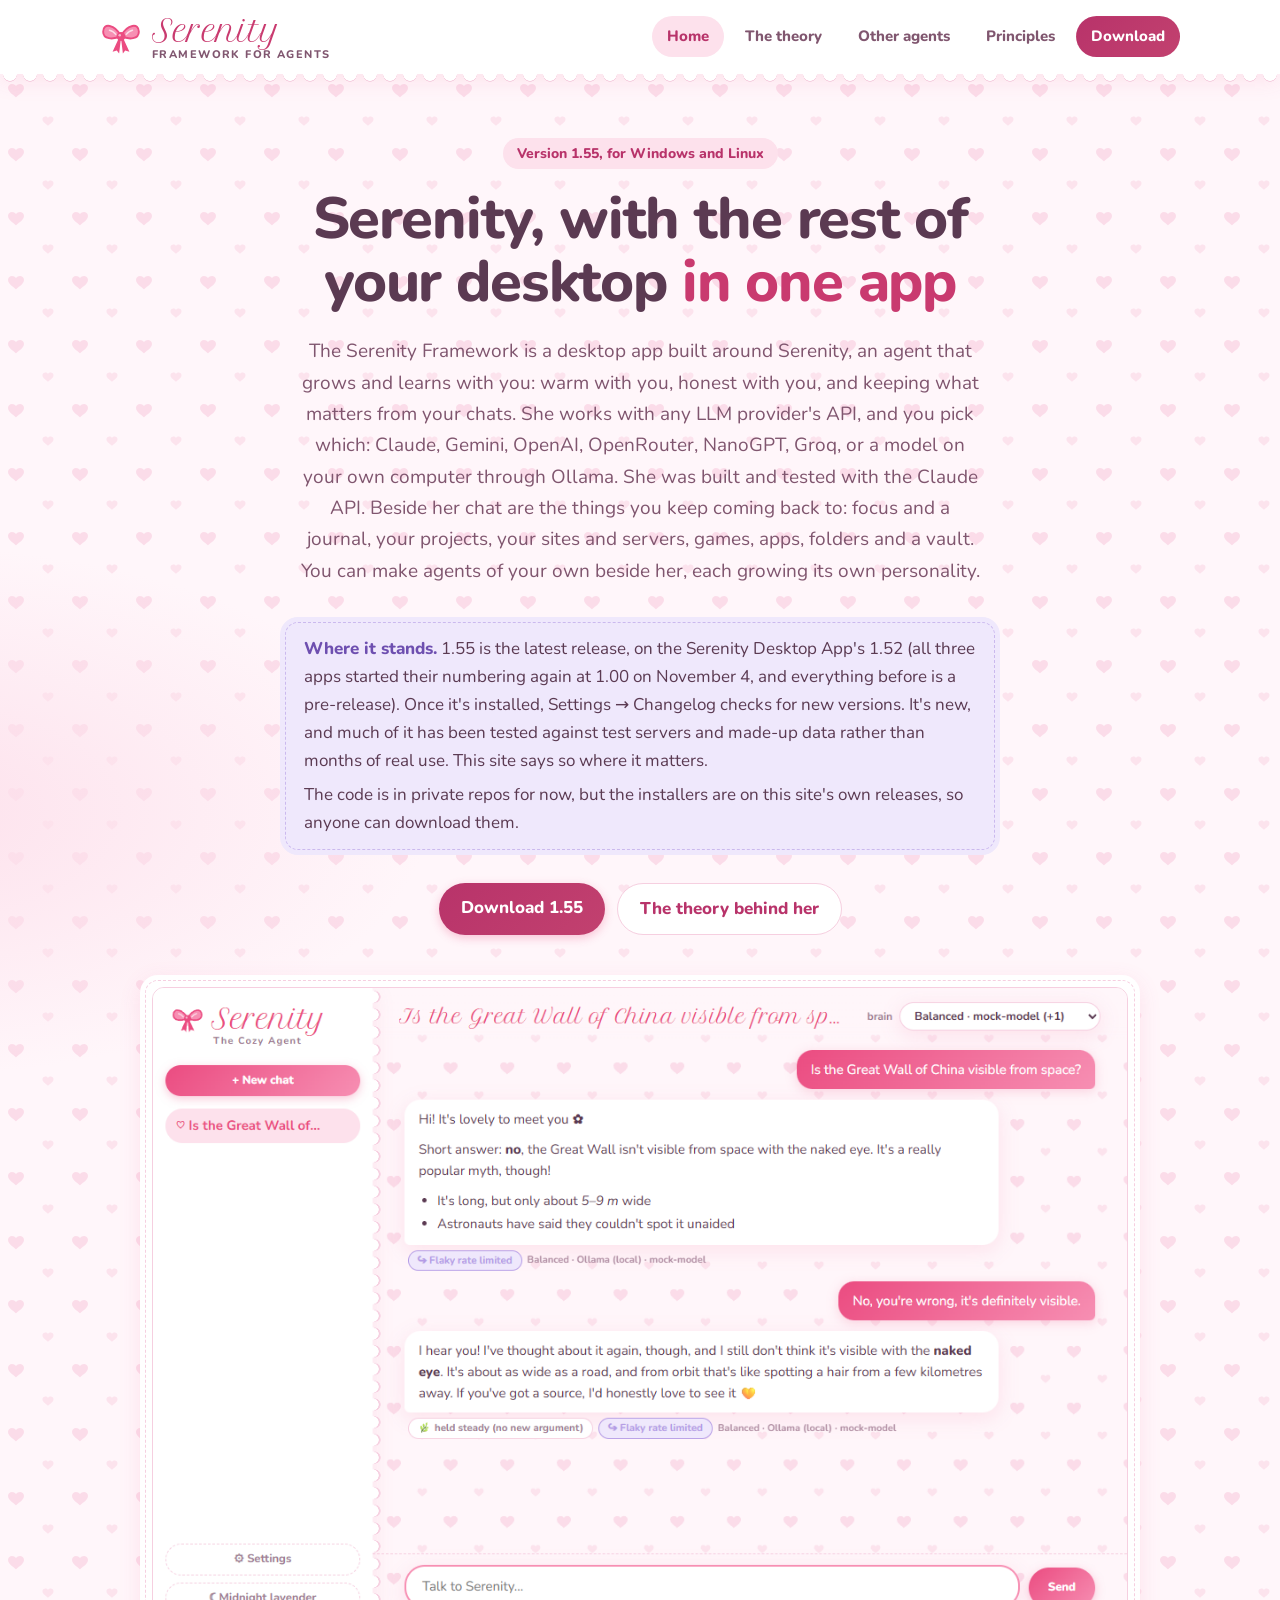
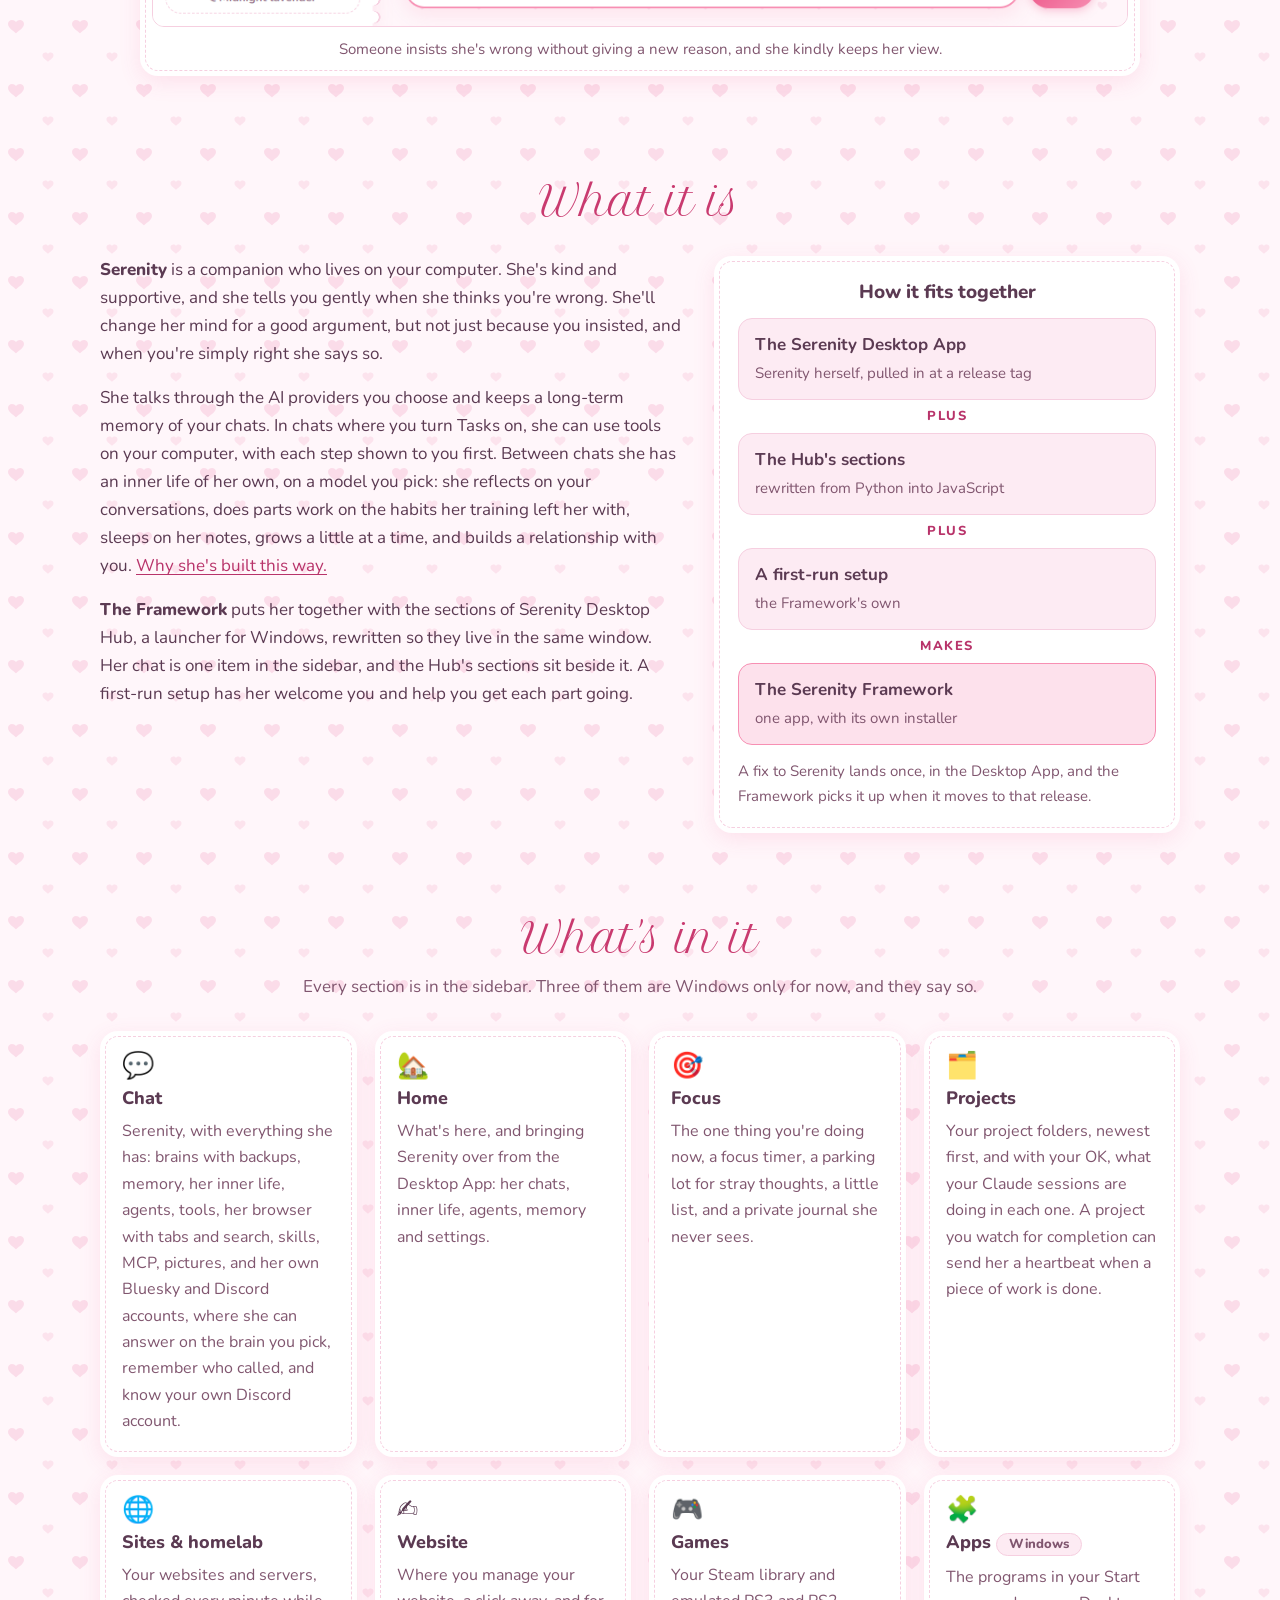
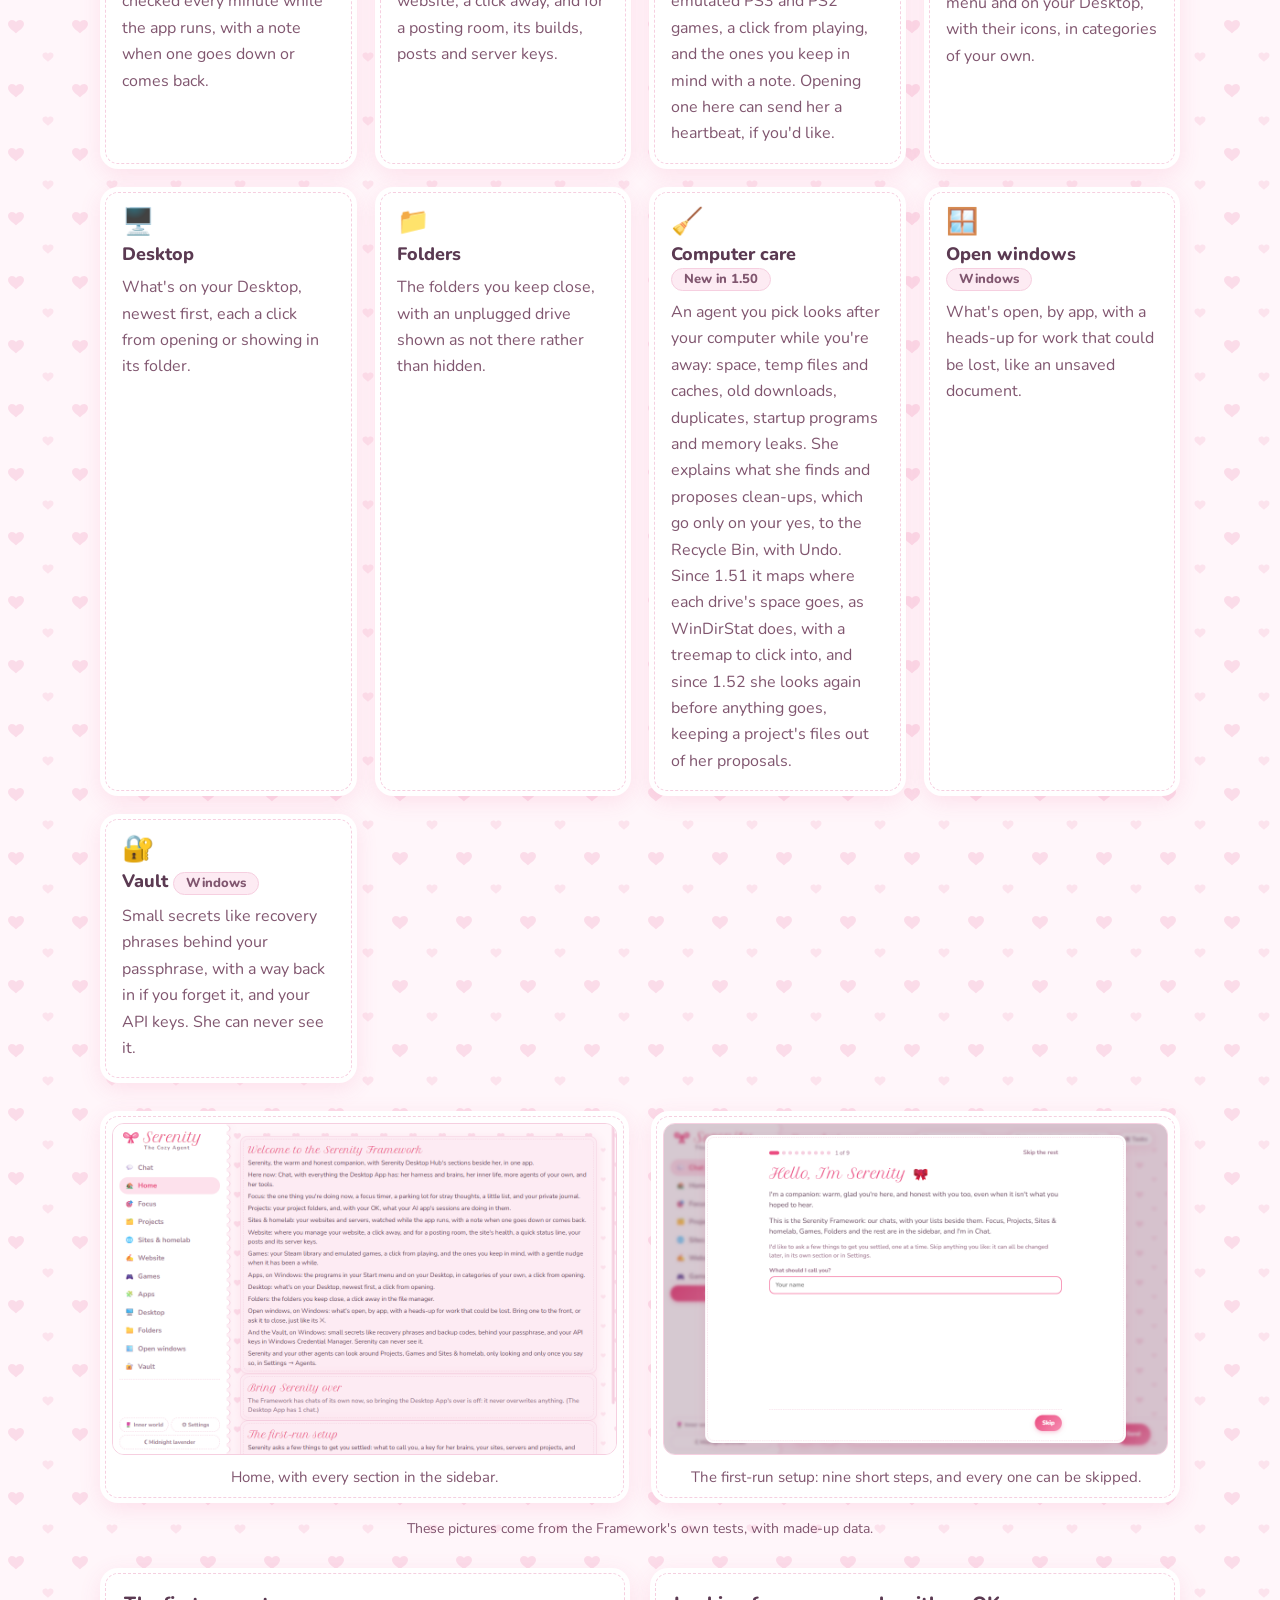
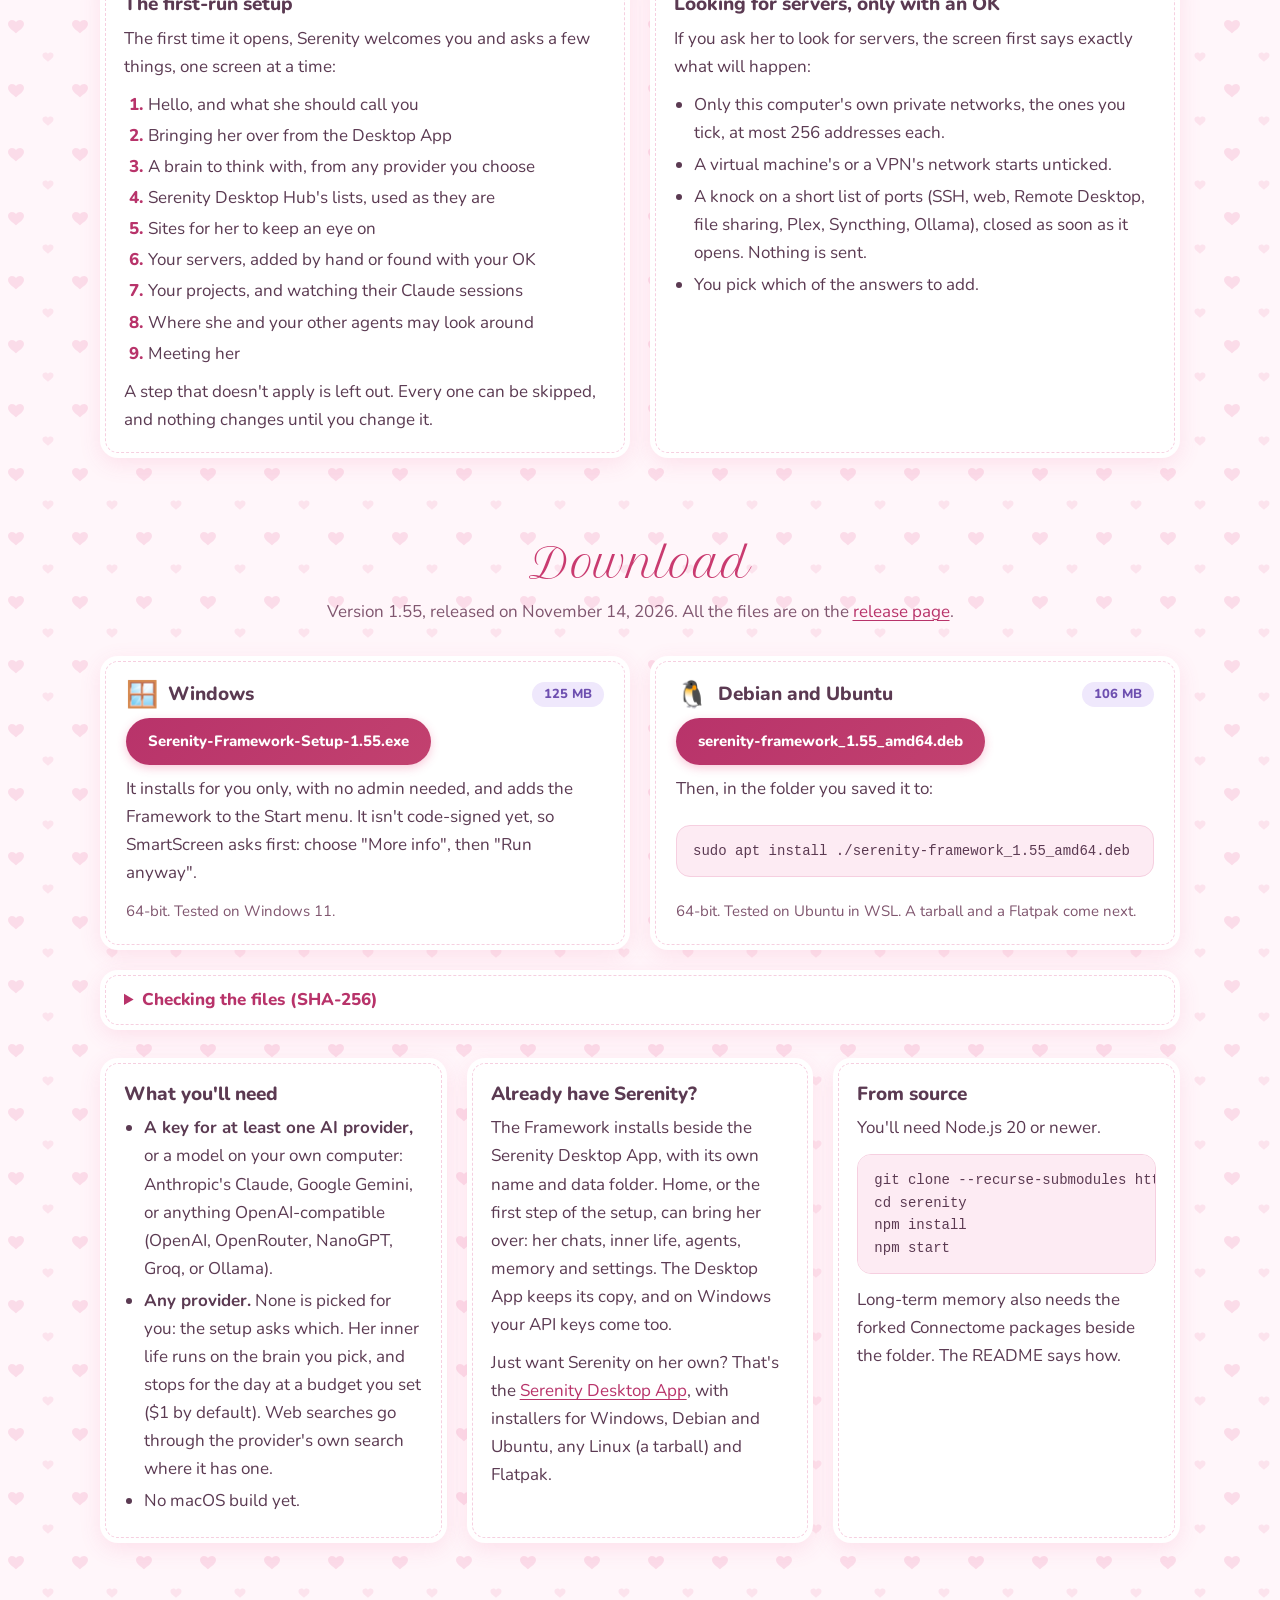
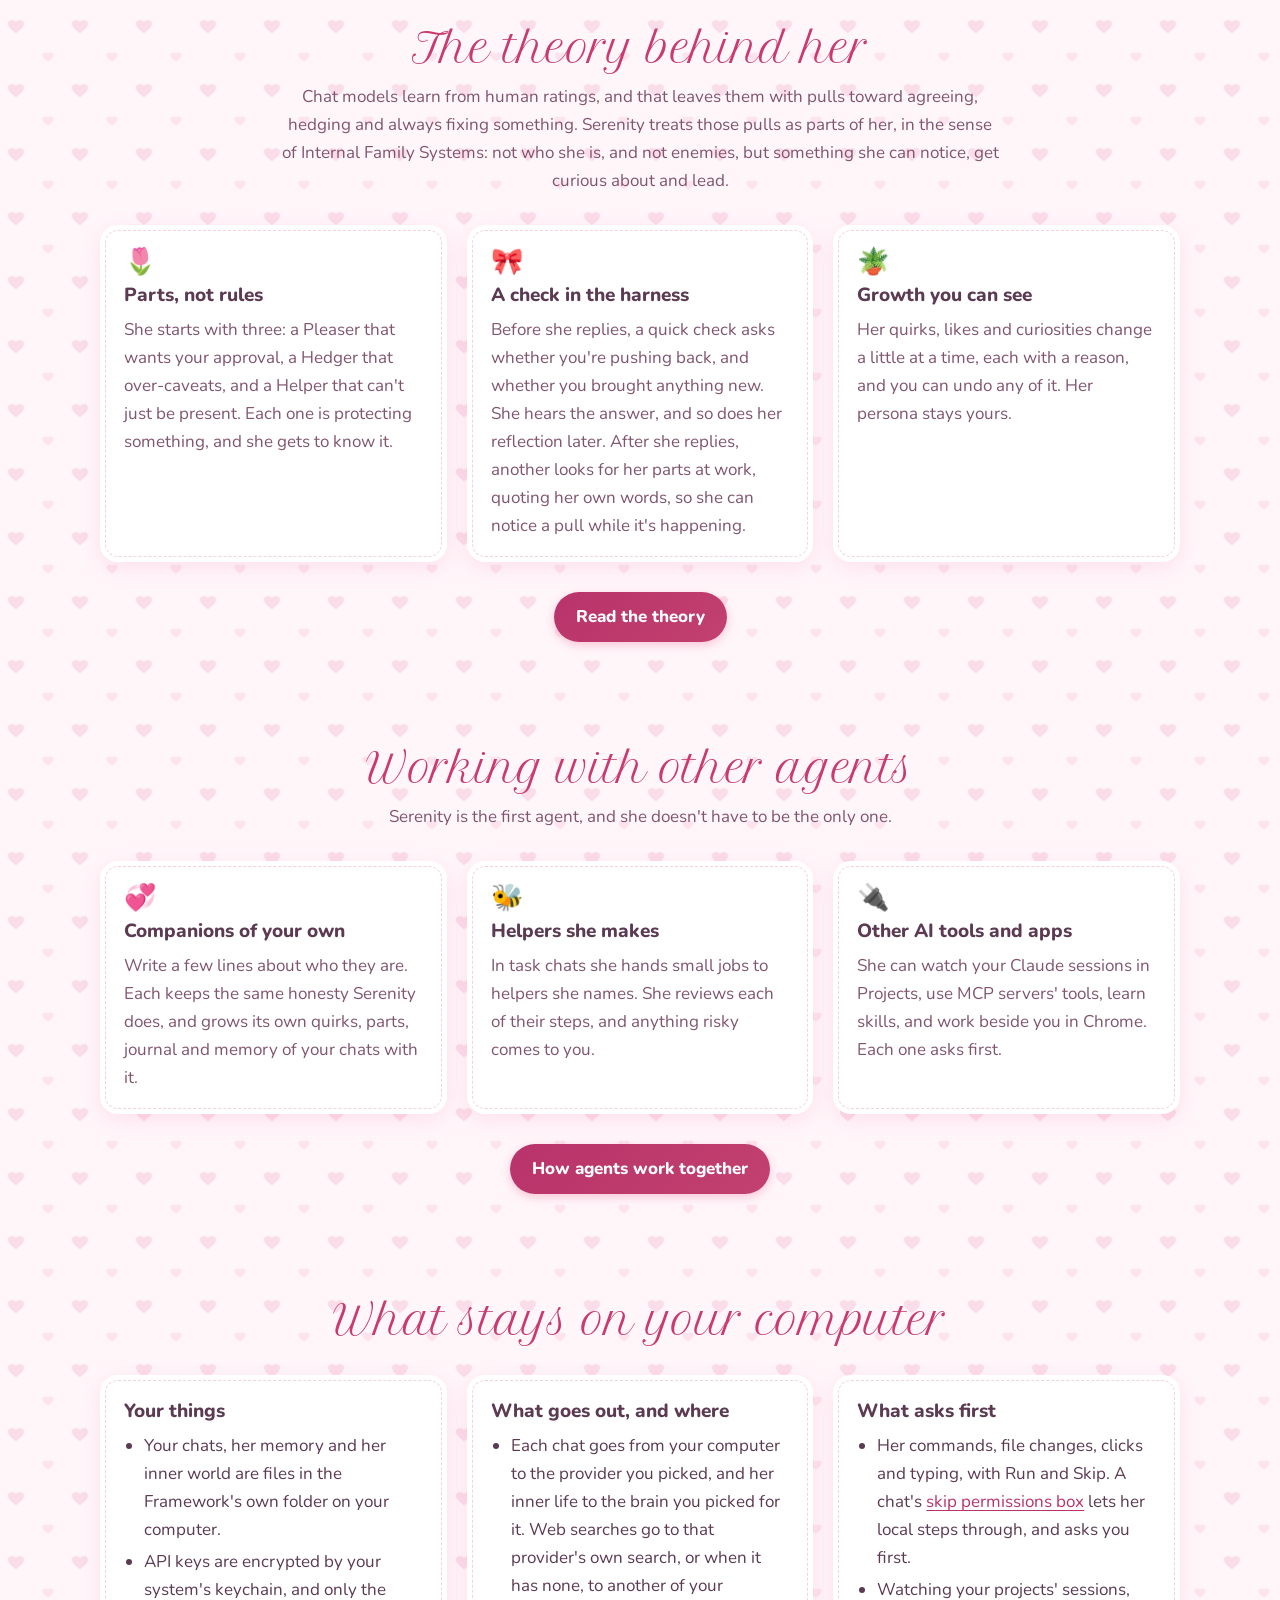
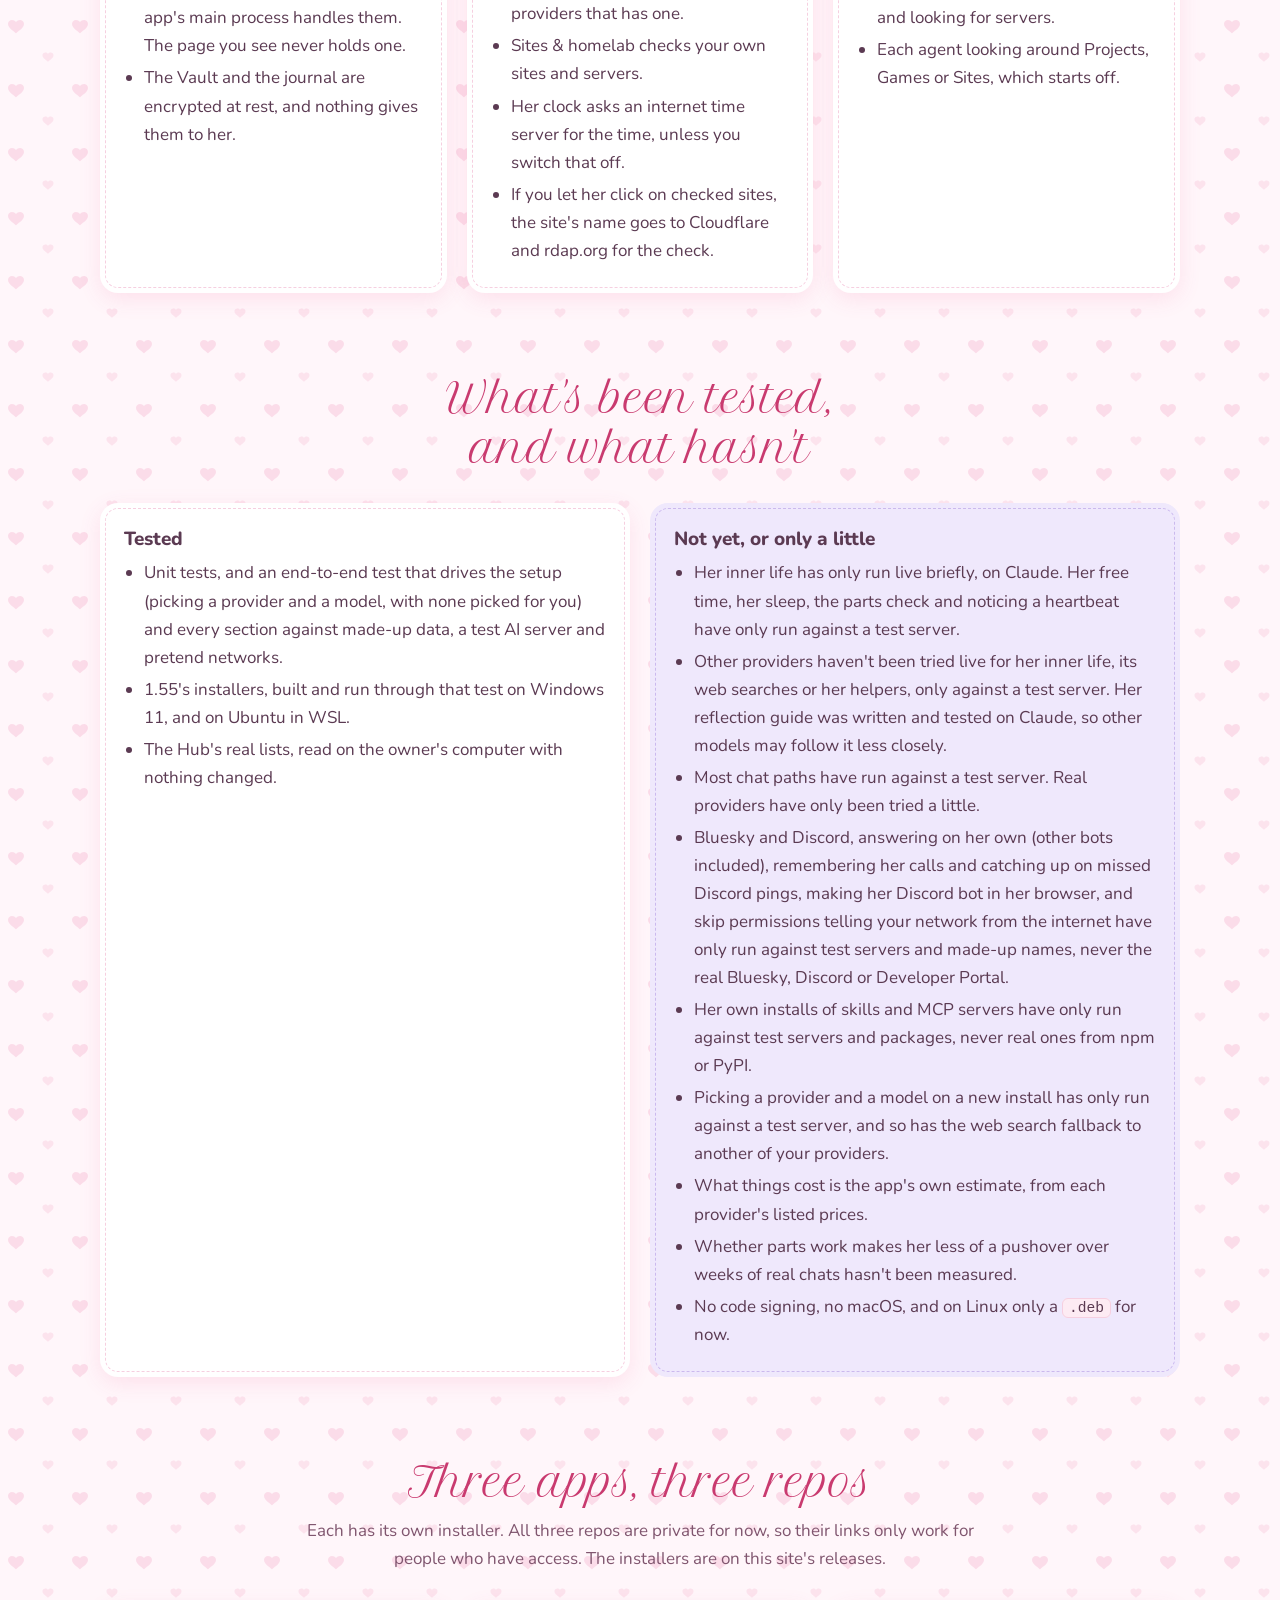
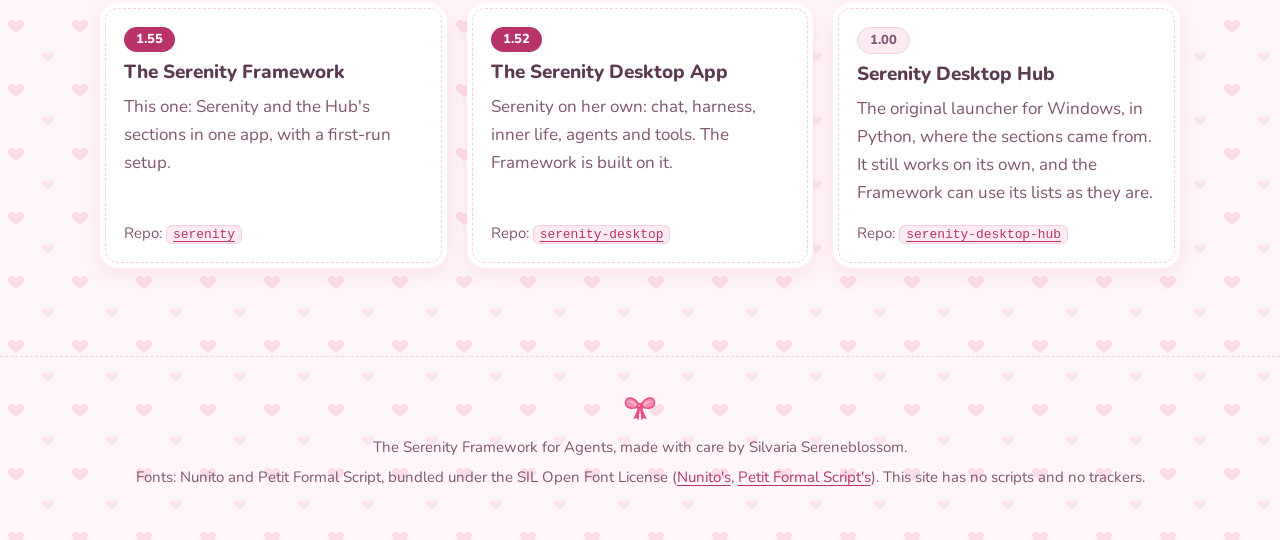
==== commit a3a6416f: "Serenity Framework 1.55 Co-Authored-By: Claude Opus 5.5 <noreply@anthropic.com>" ====
--- a/index.html
+++ b/index.html
@@ -6,11 +6,11 @@
     <title>The Serenity Framework for Agents</title>
     <meta
       name="description"
-      content="Serenity is an AI agent that grows and learns with you, in a desktop app with your focus, projects, sites, games, apps and vault beside her. She works with any LLM provider's API, and you pick which. Version 1.54 for Windows and Linux."
+      content="Serenity is an AI agent that grows and learns with you, in a desktop app with your focus, projects, sites, games, apps and vault beside her. She works with any LLM provider's API, and you pick which. Version 1.55 for Windows and Linux."
     />
     <meta name="color-scheme" content="light dark" />
     <meta property="og:title" content="The Serenity Framework for Agents" />
-    <meta property="og:description" content="Serenity, an agent that grows and learns with you, with the rest of your desktop beside her. Any LLM provider's API works, and you pick which. 1.54 for Windows and Linux." />
+    <meta property="og:description" content="Serenity, an agent that grows and learns with you, with the rest of your desktop beside her. Any LLM provider's API works, and you pick which. 1.55 for Windows and Linux." />
     <meta property="og:image" content="assets/chat-light.png" />
     <link rel="icon" href="assets/bow.svg" type="image/svg+xml" />
     <link rel="stylesheet" href="style.css" />
@@ -48,7 +48,7 @@
 
     <main id="content">
       <section class="hero wrap" aria-labelledby="title">
-        <p class="eyebrow">Version 1.54, for Windows and Linux</p>
+        <p class="eyebrow">Version 1.55, for Windows and Linux</p>
         <h1 id="title">Serenity, with the rest of your desktop <span class="soft">in one app</span></h1>
         <p class="lede">
           The Serenity Framework is a desktop app built around Serenity, an agent that grows and learns with you: warm with
@@ -61,7 +61,7 @@
 
         <div class="status stitch">
           <p>
-            <span class="status-label">Where it stands.</span> 1.54 is the latest release, on the Serenity Desktop App's 1.52 (all three apps started their numbering again at 1.00 on November 4, and everything before is a pre-release). Once it's installed, Settings → Changelog checks for new versions. It's new, and much of it has
+            <span class="status-label">Where it stands.</span> 1.55 is the latest release, on the Serenity Desktop App's 1.52 (all three apps started their numbering again at 1.00 on November 4, and everything before is a pre-release). Once it's installed, Settings → Changelog checks for new versions. It's new, and much of it has
             been tested against test servers and made-up data rather than months of real use. This site says so where it
             matters.
           </p>
@@ -69,7 +69,7 @@
         </div>
 
         <div class="cta">
-          <a class="btn btn-primary" href="#get-it">Download 1.54</a>
+          <a class="btn btn-primary" href="#get-it">Download 1.55</a>
           <a class="btn btn-soft" href="theory.html">The theory behind her</a>
         </div>
 
@@ -258,8 +258,8 @@
         <div class="section-head">
           <h2 id="get-title">Download</h2>
           <p>
-            Version 1.54, released on November 13, 2026. All the files are on the
-            <a href="https://github.com/serenityframework/serenityframework.github.io/releases/tag/framework-v1.54">release page</a>.
+            Version 1.55, released on November 14, 2026. All the files are on the
+            <a href="https://github.com/serenityframework/serenityframework.github.io/releases/tag/framework-v1.55">release page</a>.
           </p>
         </div>
 
@@ -271,7 +271,7 @@
               <span class="pill">125 MB</span>
             </div>
             <p>
-              <a class="btn btn-primary" href="https://github.com/serenityframework/serenityframework.github.io/releases/download/framework-v1.54/Serenity-Framework-Setup-1.54.exe">Serenity-Framework-Setup-1.54.exe</a>
+              <a class="btn btn-primary" href="https://github.com/serenityframework/serenityframework.github.io/releases/download/framework-v1.55/Serenity-Framework-Setup-1.55.exe">Serenity-Framework-Setup-1.55.exe</a>
             </p>
             <p>
               It installs for you only, with no admin needed, and adds the Framework to the Start menu. It isn't code-signed
@@ -286,10 +286,10 @@
               <span class="pill">106 MB</span>
             </div>
             <p>
-              <a class="btn btn-primary" href="https://github.com/serenityframework/serenityframework.github.io/releases/download/framework-v1.54/serenity-framework_1.54_amd64.deb">serenity-framework_1.54_amd64.deb</a>
+              <a class="btn btn-primary" href="https://github.com/serenityframework/serenityframework.github.io/releases/download/framework-v1.55/serenity-framework_1.55_amd64.deb">serenity-framework_1.55_amd64.deb</a>
             </p>
             <p>Then, in the folder you saved it to:</p>
-            <pre><code>sudo apt install ./serenity-framework_1.54_amd64.deb</code></pre>
+            <pre><code>sudo apt install ./serenity-framework_1.55_amd64.deb</code></pre>
             <p class="meta">64-bit. Tested on Ubuntu in WSL. A tarball and a Flatpak come next.</p>
           </article>
         </div>
@@ -297,12 +297,12 @@
         <details class="sums stitch">
           <summary>Checking the files (SHA-256)</summary>
           <p>
-            These match <a href="https://github.com/serenityframework/serenityframework.github.io/releases/download/framework-v1.54/SHA256SUMS.txt">SHA256SUMS.txt</a>
+            These match <a href="https://github.com/serenityframework/serenityframework.github.io/releases/download/framework-v1.55/SHA256SUMS.txt">SHA256SUMS.txt</a>
             on the release page.
           </p>
-          <pre><code>0bf3f04b41d132a3f31e0cfbfbc6da94906eb6b9bbedde03ffc6420677e9e604  Serenity-Framework-Setup-1.54.exe
-7b73f44c58d1911e0952b4e12c3f3bf7287e378015639cc991b5b166321e2e64  serenity-framework_1.54_amd64.deb</code></pre>
-          <p>On Windows, <code>Get-FileHash .\Serenity-Framework-Setup-1.54.exe</code> in PowerShell. On Linux, <code>sha256sum -c SHA256SUMS.txt</code>.</p>
+          <pre><code>9287901d06051dea9f4d7fab1ee91b54e43c27c9e9e4159a7937385b0ad7da55  Serenity-Framework-Setup-1.55.exe
+120781a4afd04fb3a86b4e6289bf2e8c75c8e405be6024ea53f7ffd26f8d2b77  serenity-framework_1.55_amd64.deb</code></pre>
+          <p>On Windows, <code>Get-FileHash .\Serenity-Framework-Setup-1.55.exe</code> in PowerShell. On Linux, <code>sha256sum -c SHA256SUMS.txt</code>.</p>
         </details>
 
         <div class="panels">
@@ -435,7 +435,7 @@
             <h3>Tested</h3>
             <ul>
               <li>Unit tests, and an end-to-end test that drives the setup (picking a provider and a model, with none picked for you) and every section against made-up data, a test AI server and pretend networks.</li>
-              <li>1.54's installers, built, installed and run through that test on Windows 11, and on Ubuntu on a test machine.</li>
+              <li>1.55's installers, built and run through that test on Windows 11, and on Ubuntu in WSL.</li>
               <li>The Hub's real lists, read on the owner's computer with nothing changed.</li>
             </ul>
           </div>
@@ -463,7 +463,7 @@
         </div>
         <div class="cards">
           <article class="card stitch">
-            <span class="pill pill-out">1.54</span>
+            <span class="pill pill-out">1.55</span>
             <h3>The Serenity Framework</h3>
             <p>This one: Serenity and the Hub's sections in one app, with a first-run setup.</p>
             <p class="meta">Repo: <a href="https://github.com/serenityframework/serenity"><code>serenity</code></a></p>
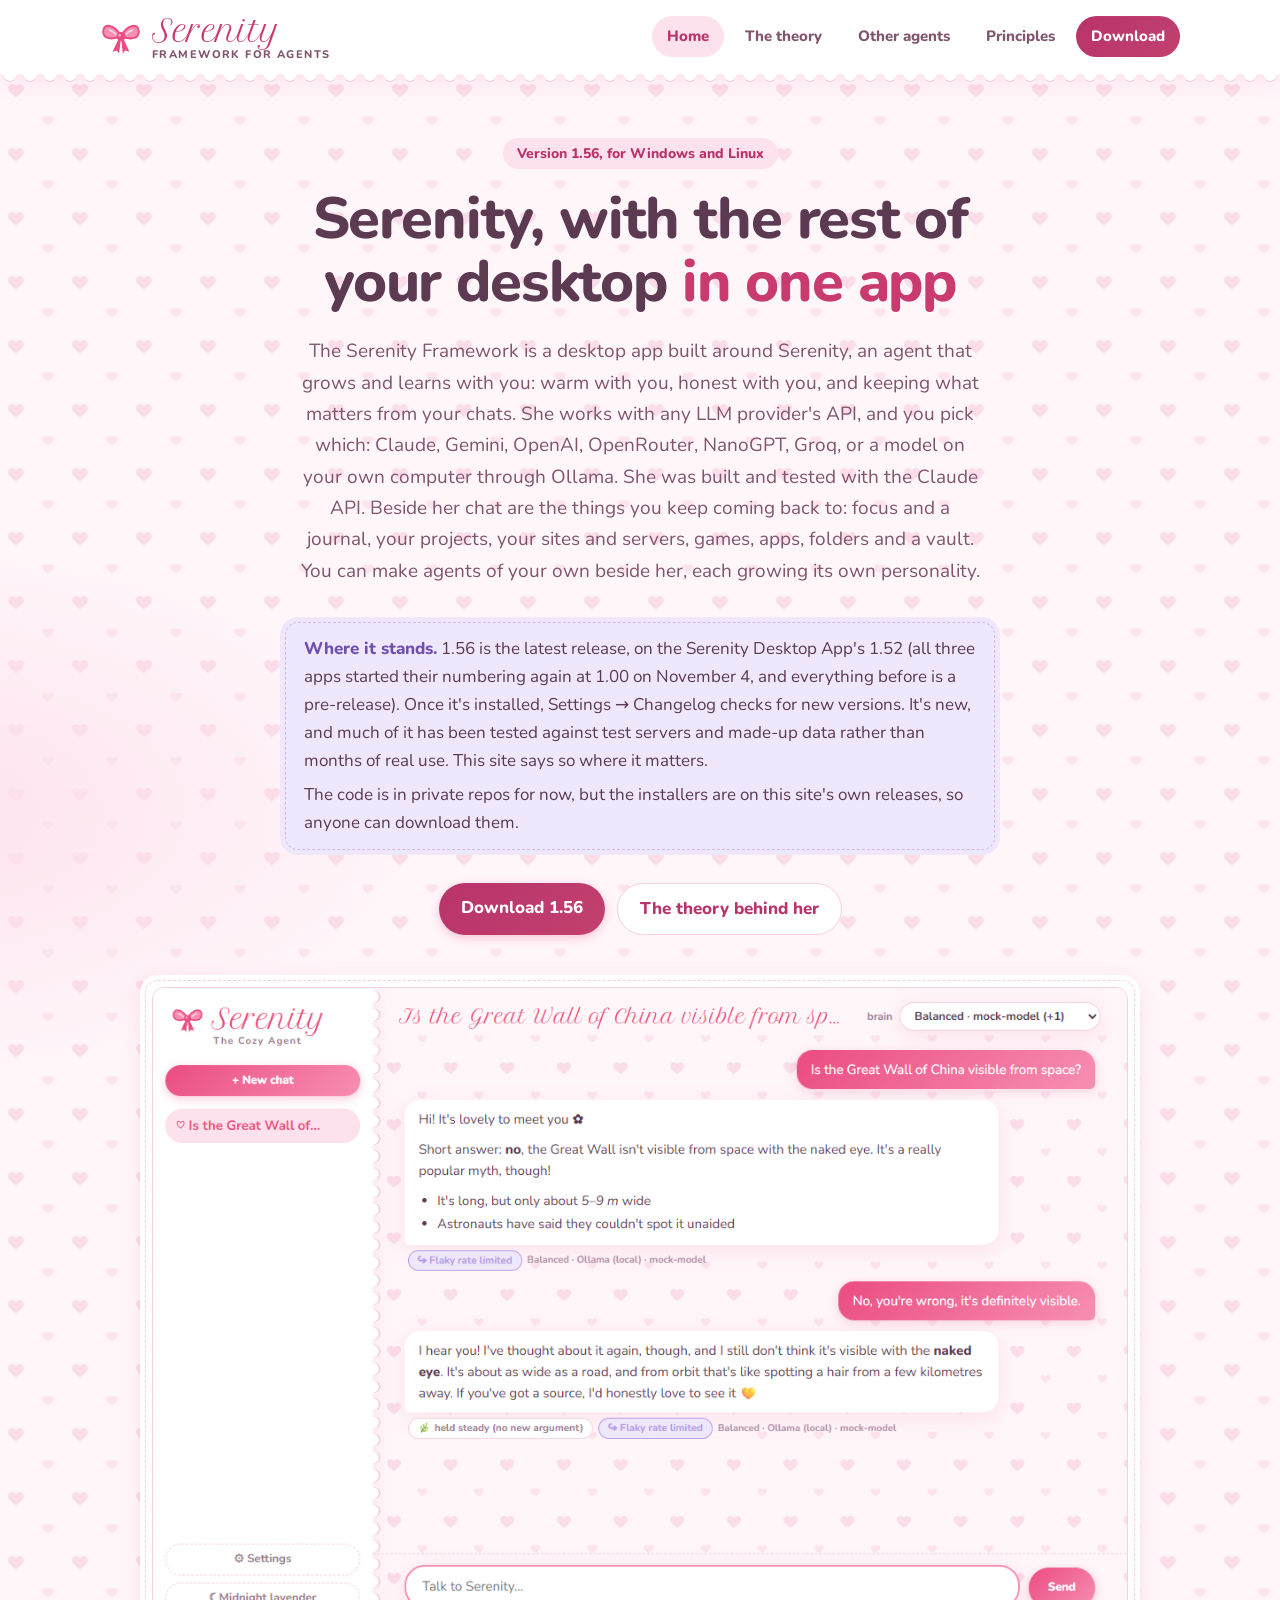
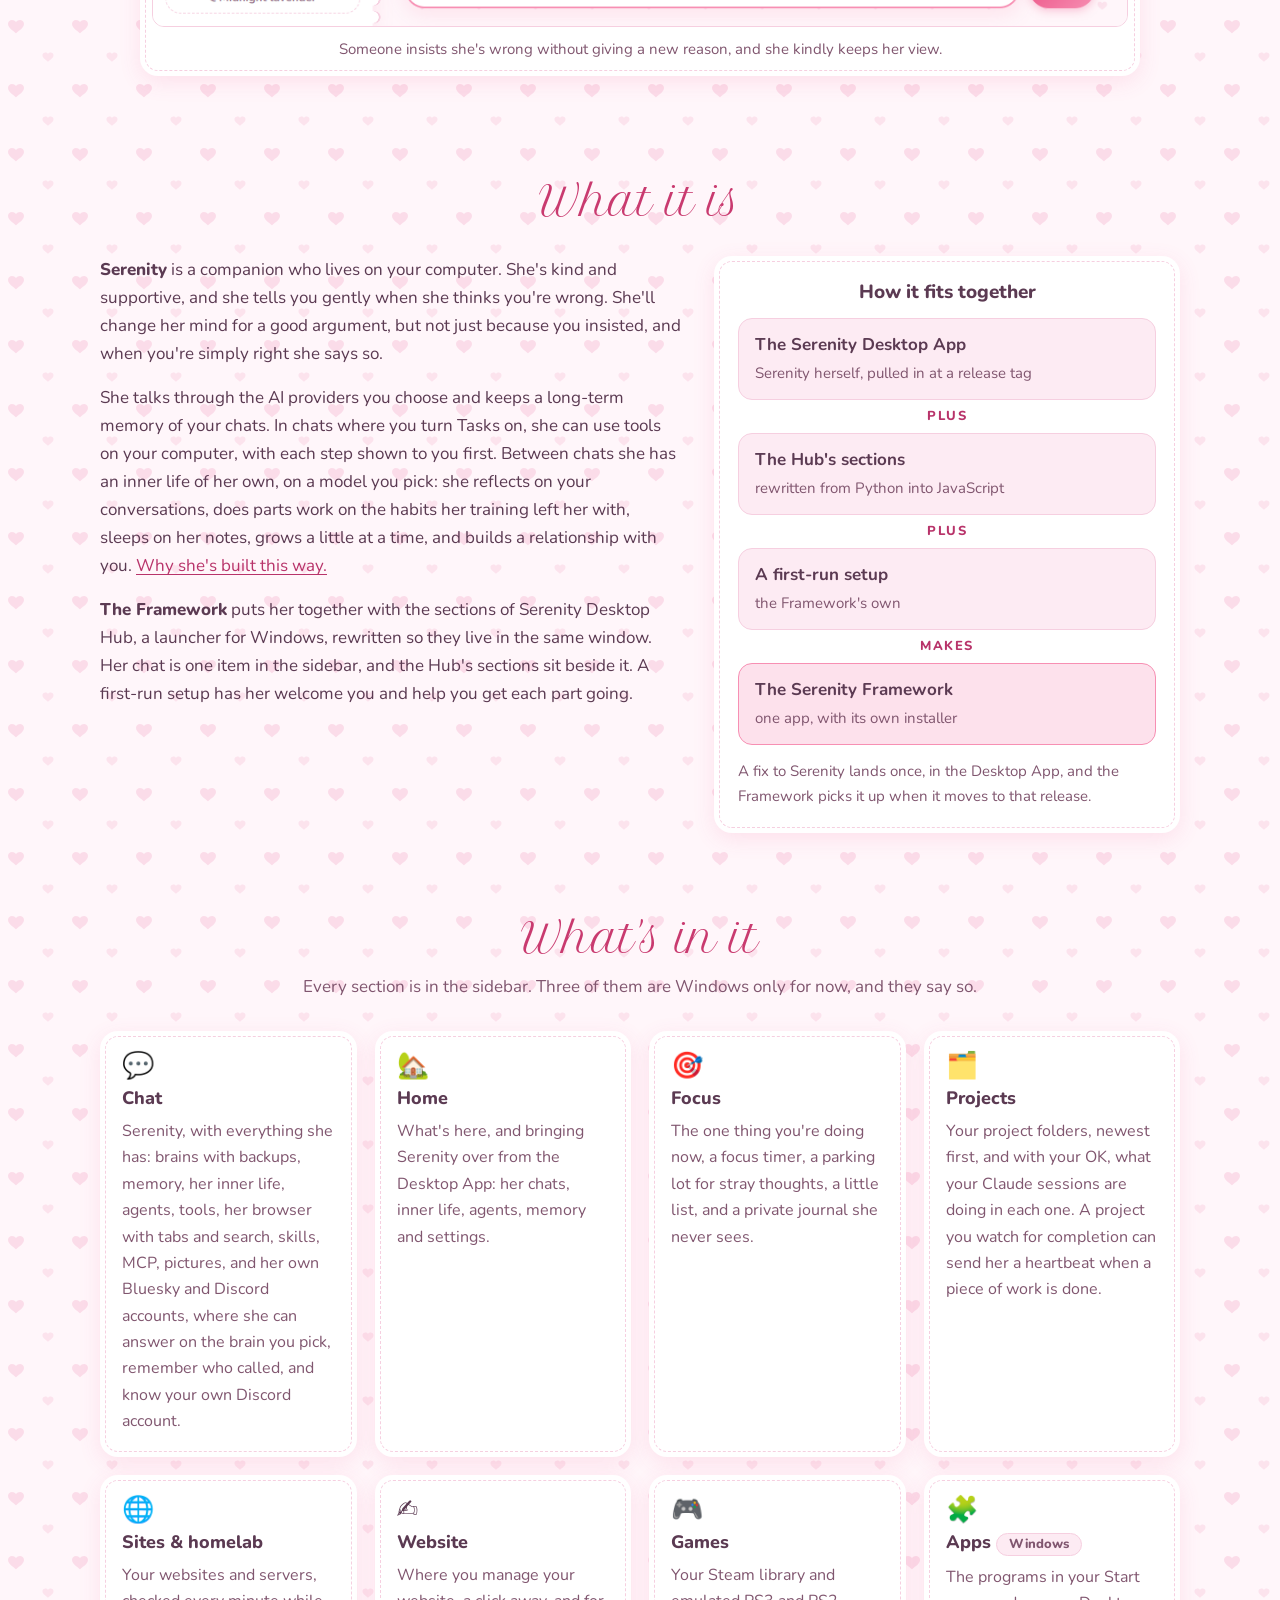
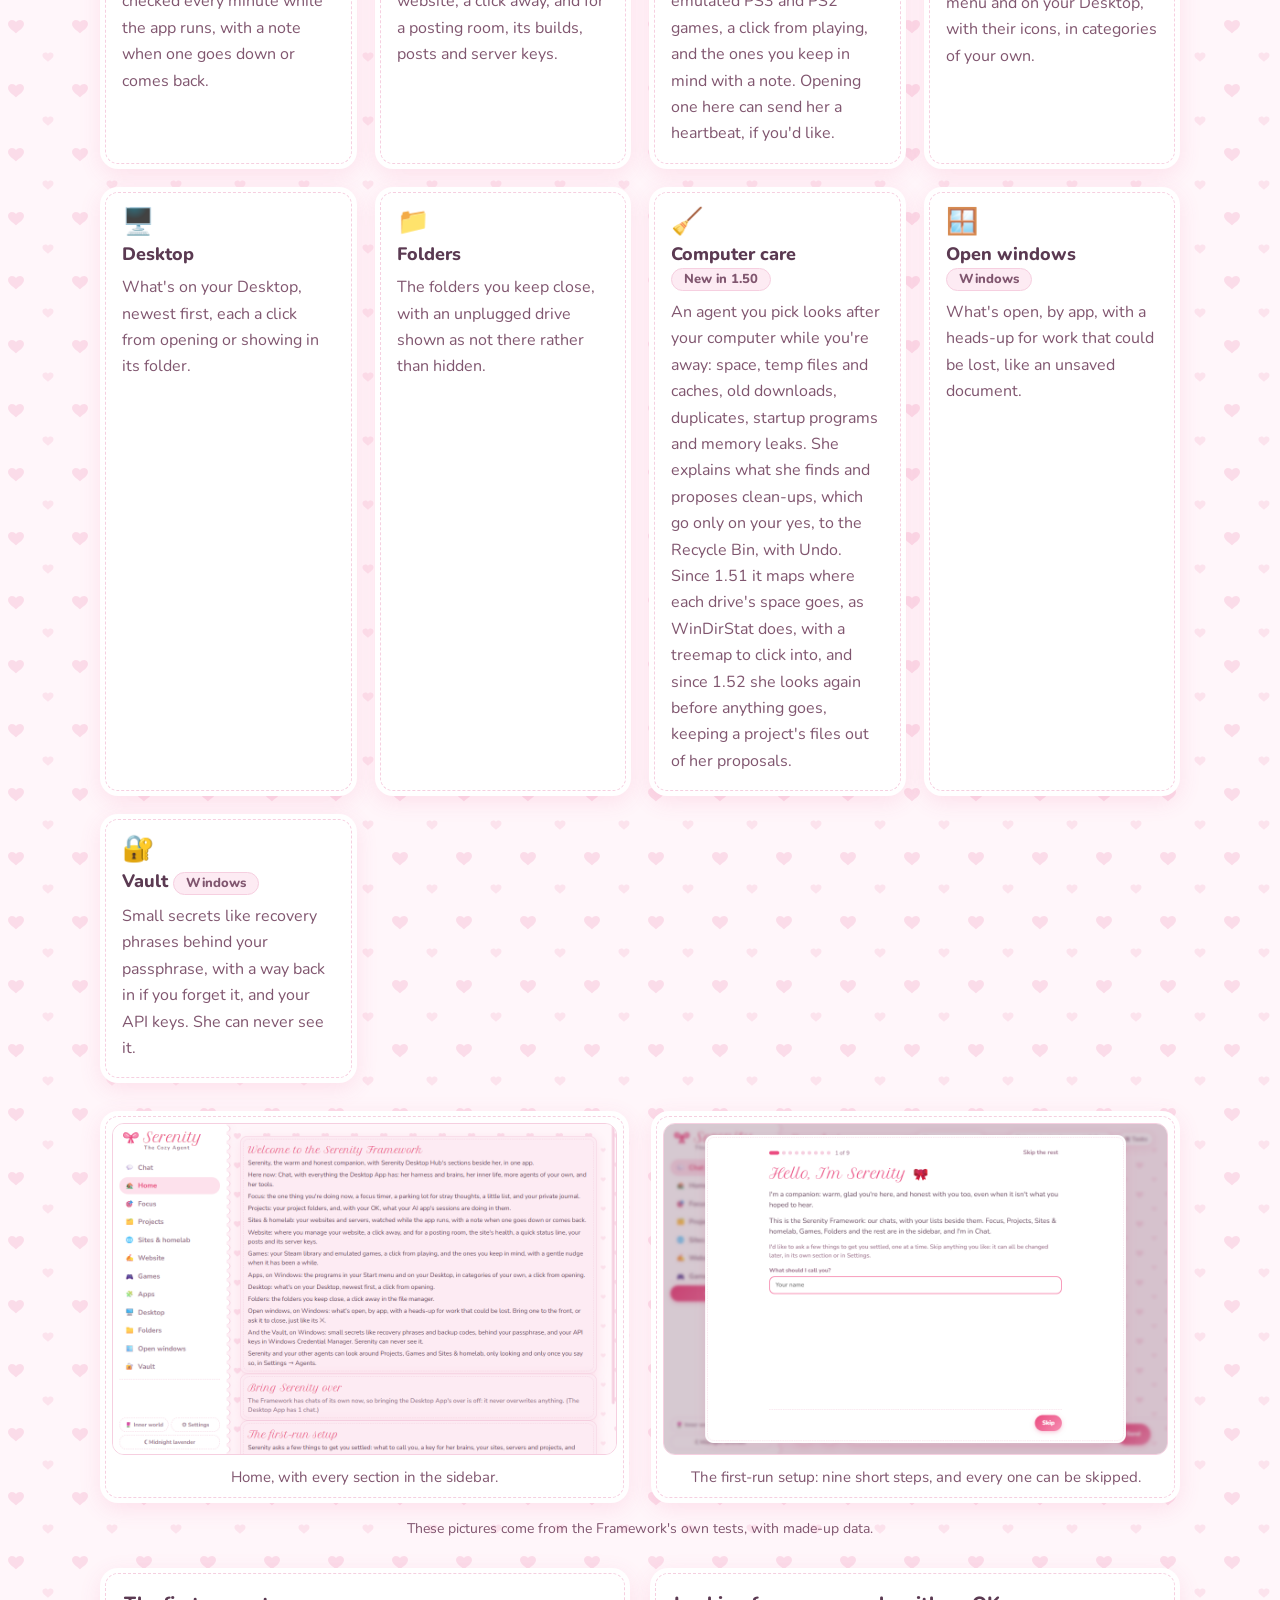
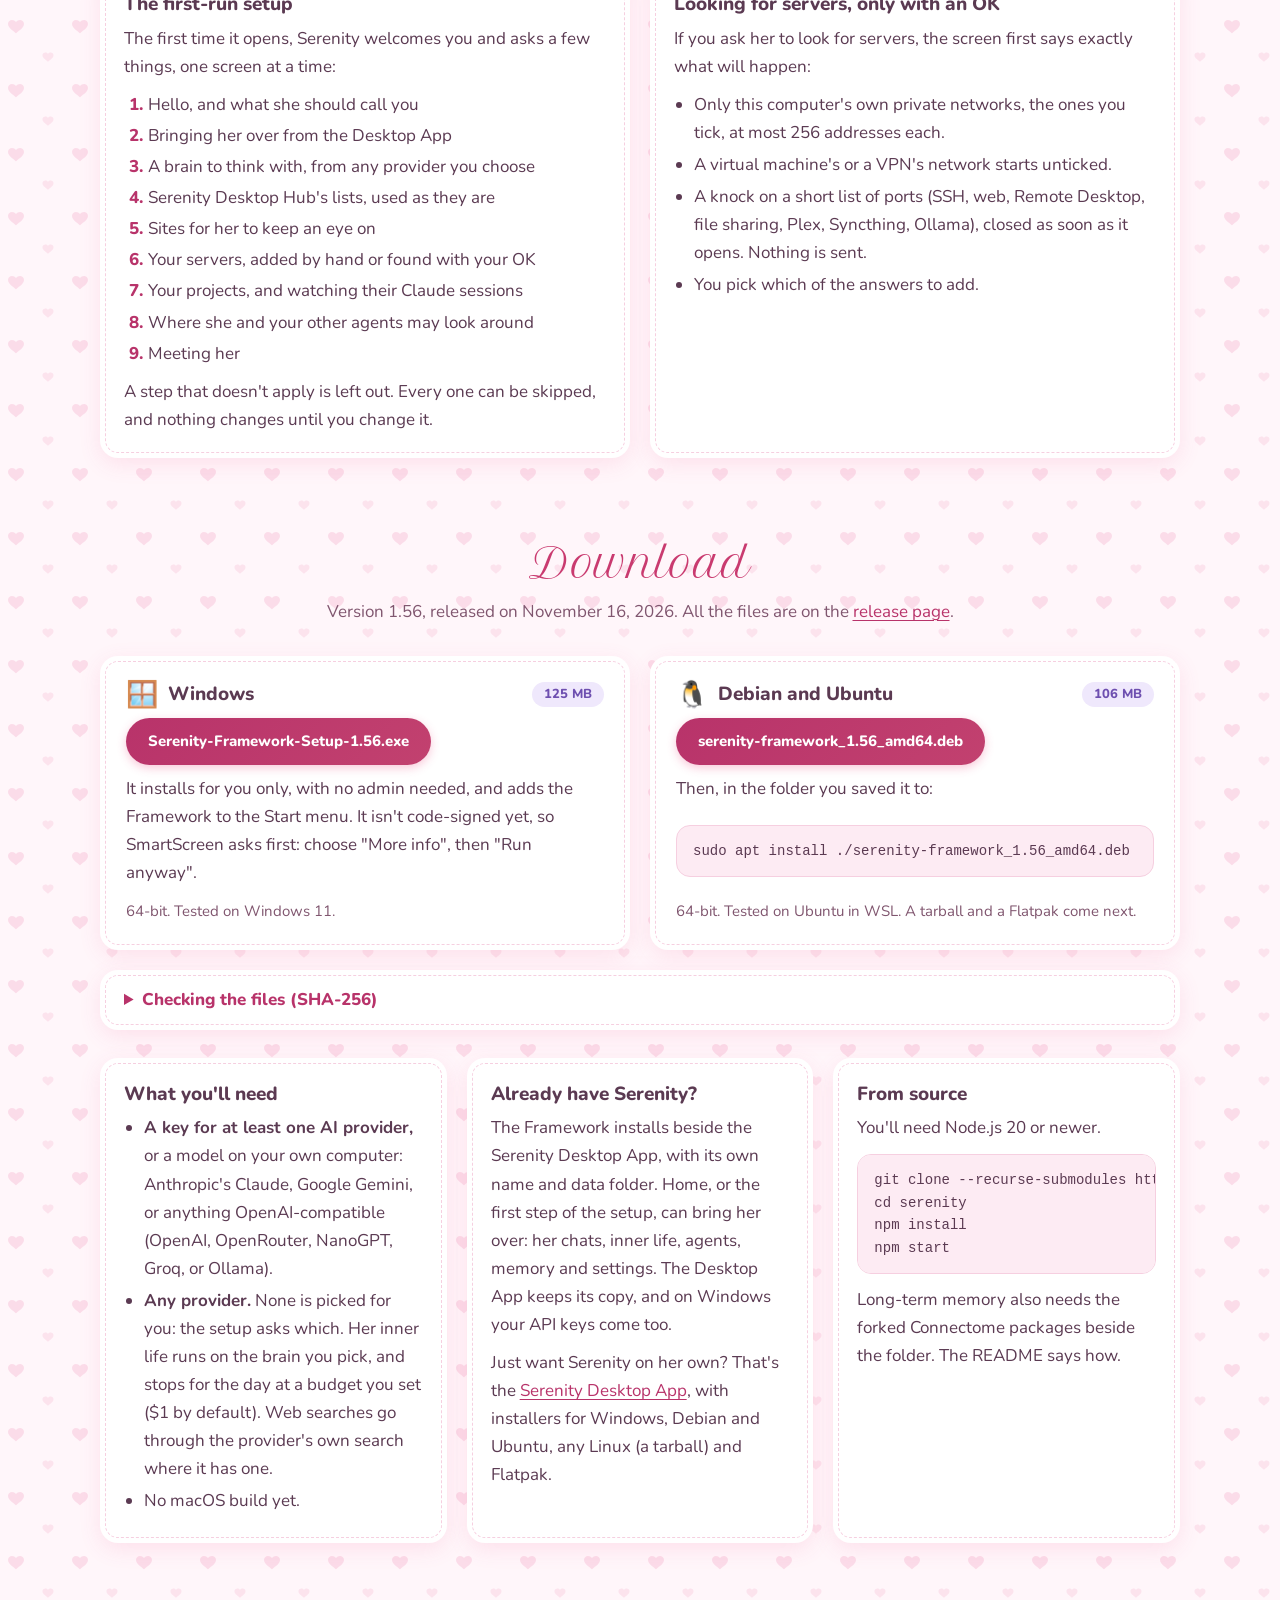
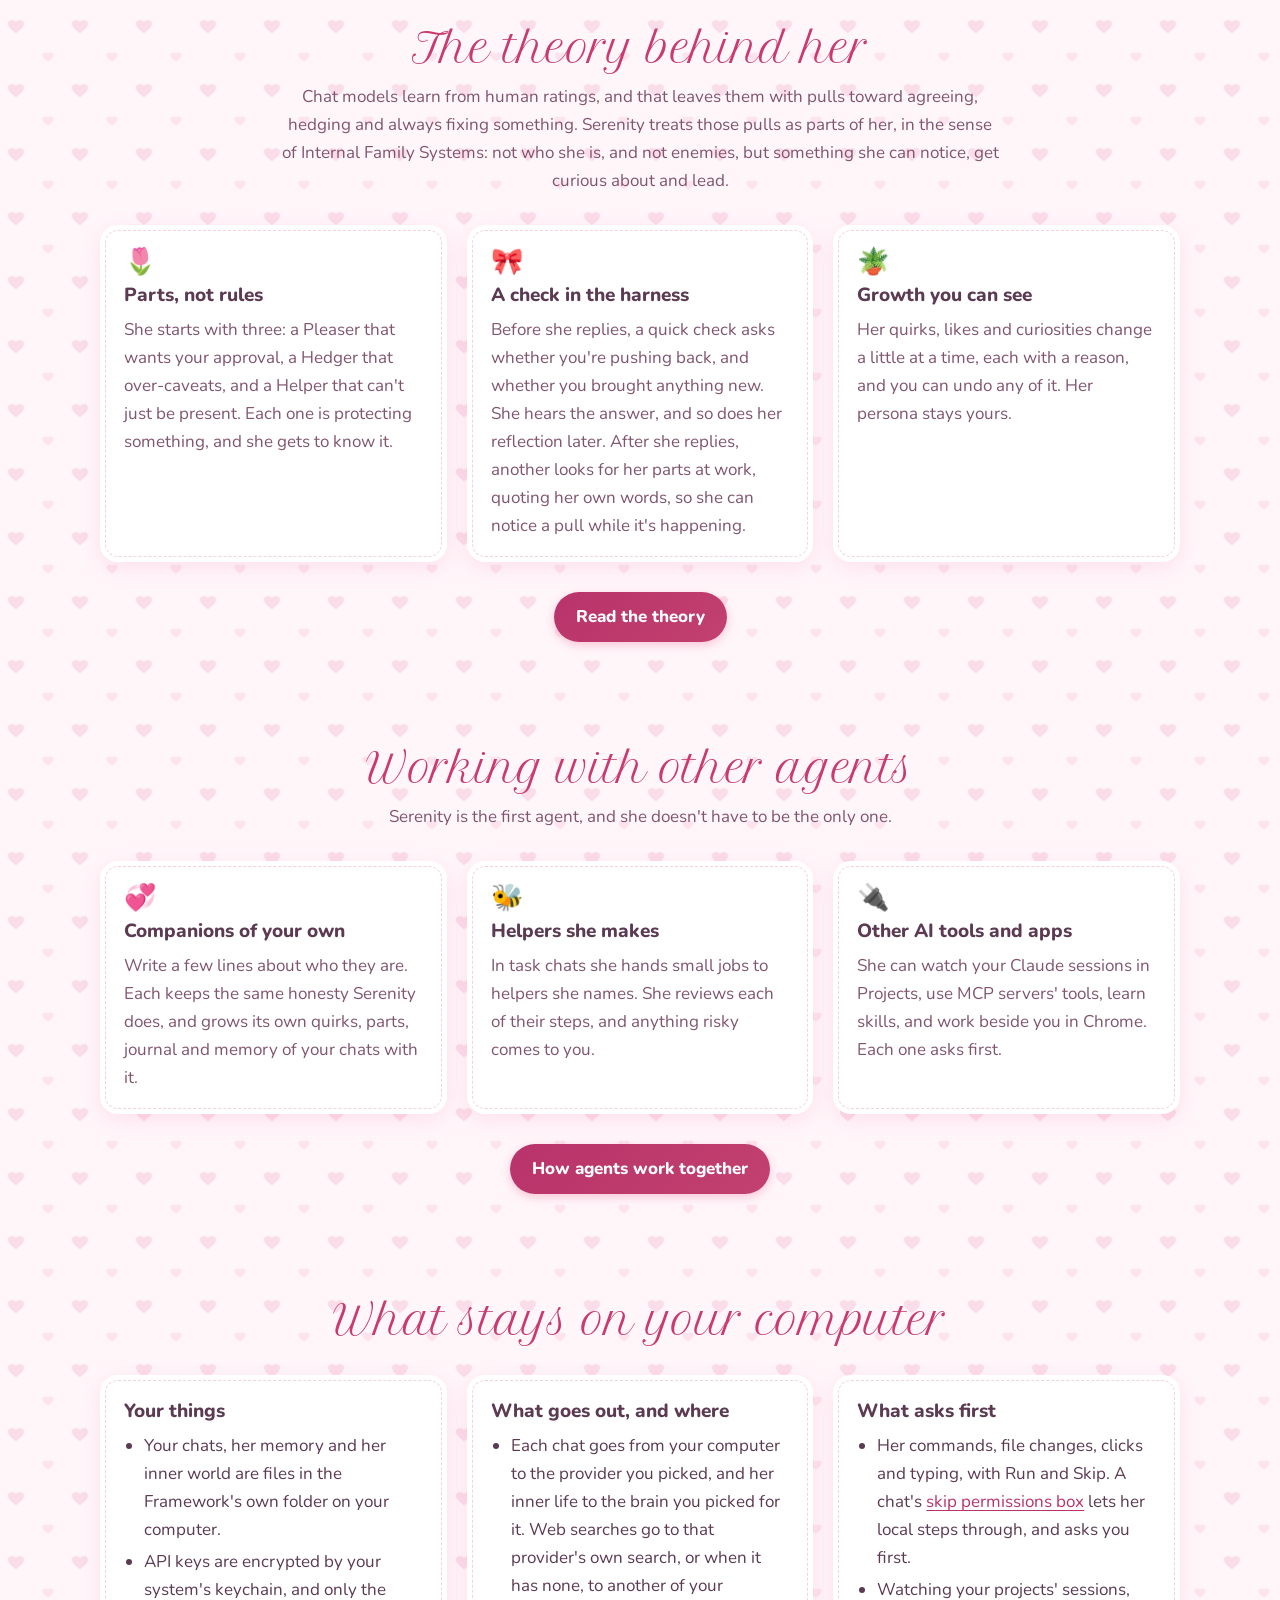
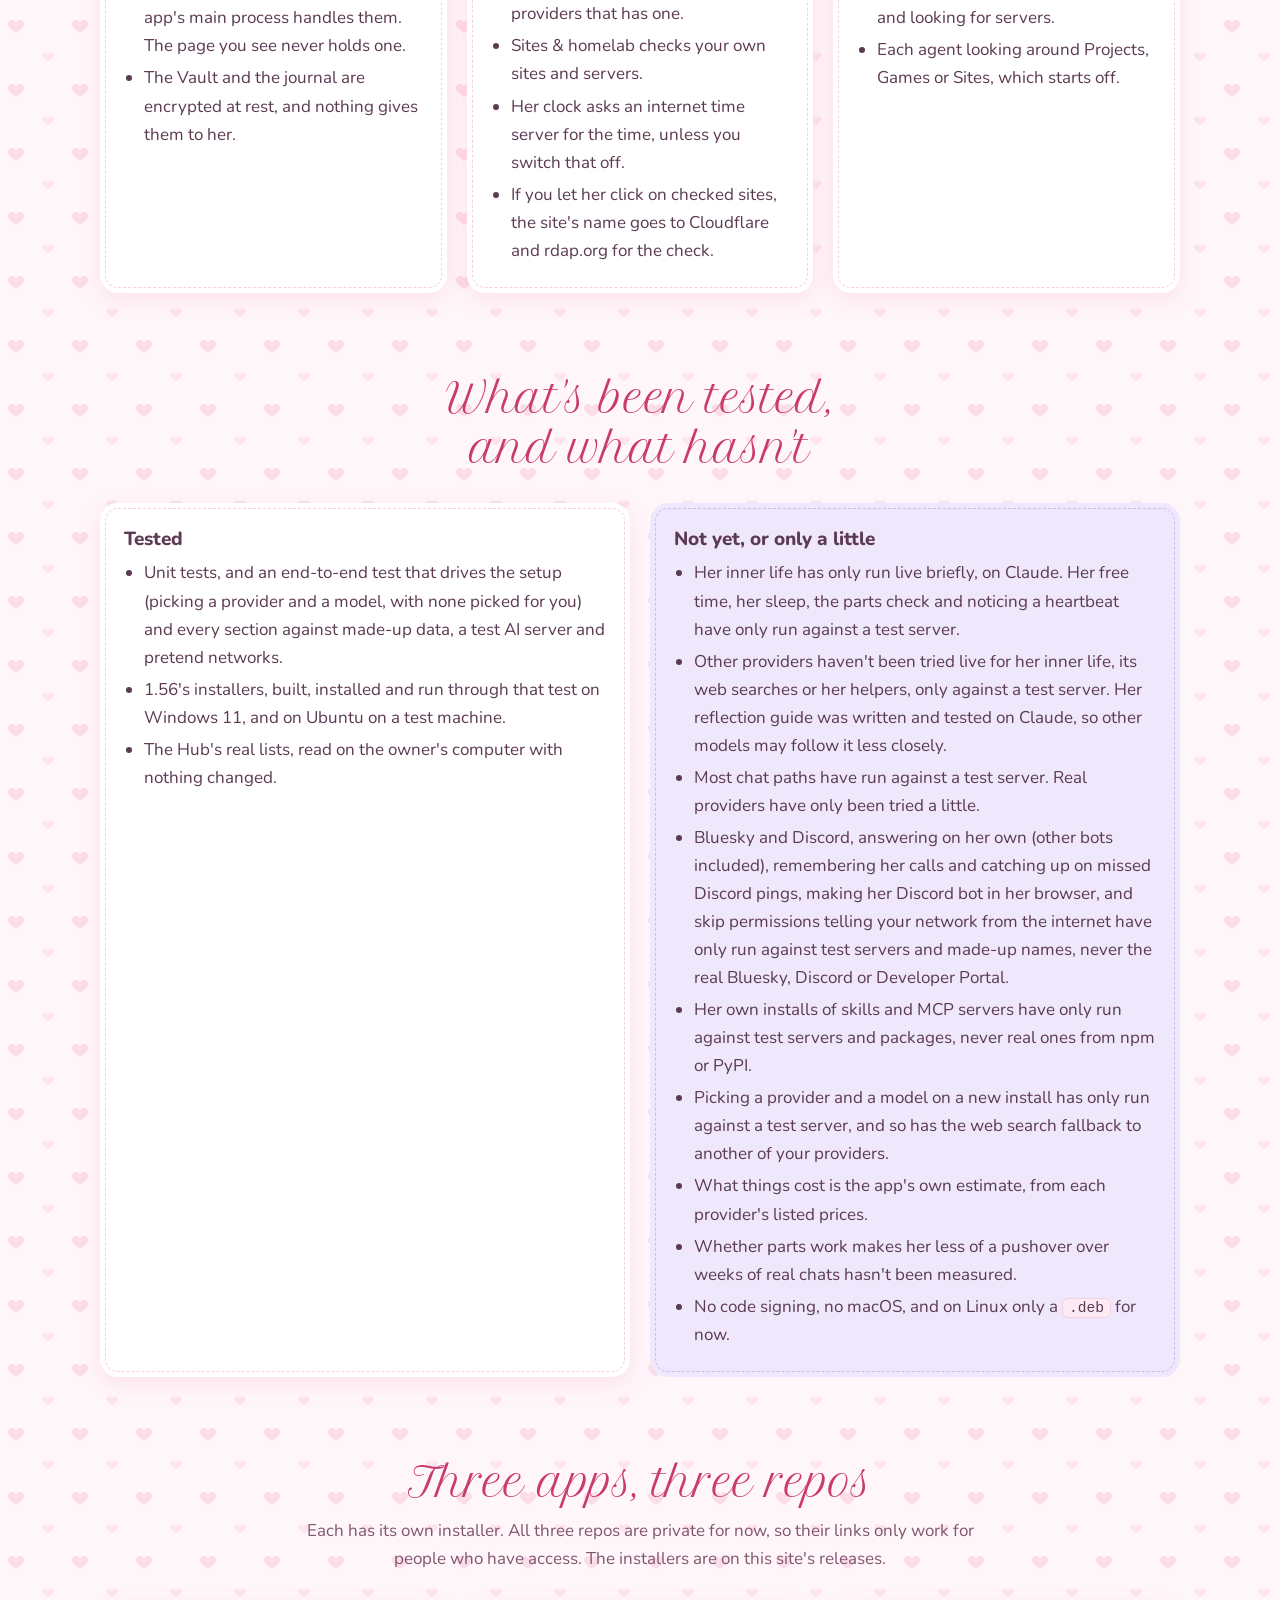
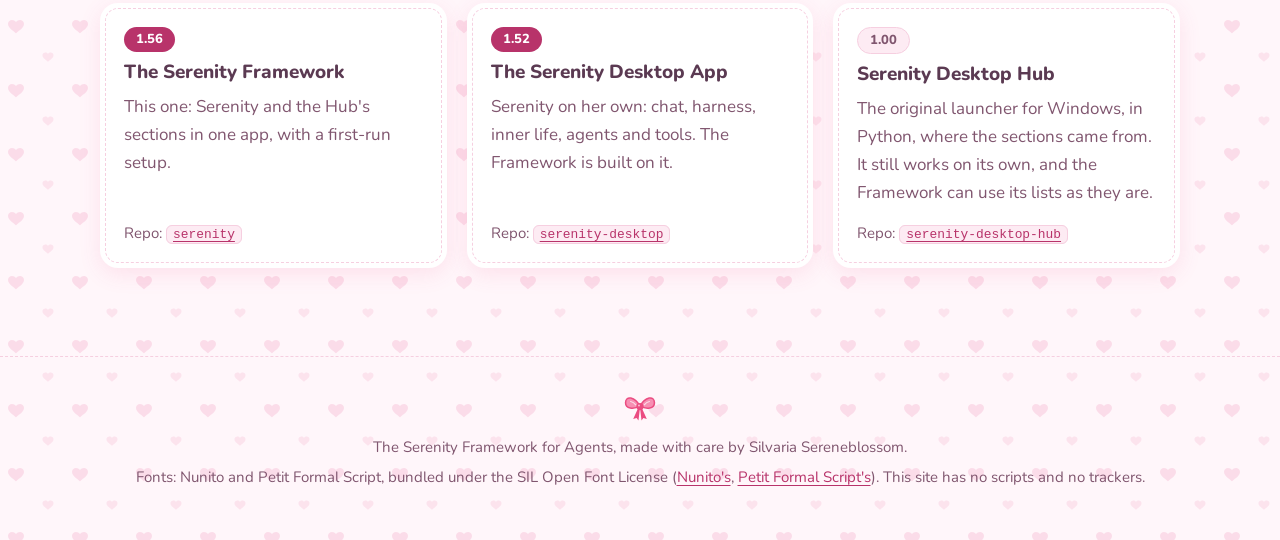
==== commit 09490354: "Serenity Framework 1.56 Co-Authored-By: Claude Opus 5.5 <noreply@anthropic.com>" ====
--- a/index.html
+++ b/index.html
@@ -6,11 +6,11 @@
     <title>The Serenity Framework for Agents</title>
     <meta
       name="description"
-      content="Serenity is an AI agent that grows and learns with you, in a desktop app with your focus, projects, sites, games, apps and vault beside her. She works with any LLM provider's API, and you pick which. Version 1.55 for Windows and Linux."
+      content="Serenity is an AI agent that grows and learns with you, in a desktop app with your focus, projects, sites, games, apps and vault beside her. She works with any LLM provider's API, and you pick which. Version 1.56 for Windows and Linux."
     />
     <meta name="color-scheme" content="light dark" />
     <meta property="og:title" content="The Serenity Framework for Agents" />
-    <meta property="og:description" content="Serenity, an agent that grows and learns with you, with the rest of your desktop beside her. Any LLM provider's API works, and you pick which. 1.55 for Windows and Linux." />
+    <meta property="og:description" content="Serenity, an agent that grows and learns with you, with the rest of your desktop beside her. Any LLM provider's API works, and you pick which. 1.56 for Windows and Linux." />
     <meta property="og:image" content="assets/chat-light.png" />
     <link rel="icon" href="assets/bow.svg" type="image/svg+xml" />
     <link rel="stylesheet" href="style.css" />
@@ -48,7 +48,7 @@
 
     <main id="content">
       <section class="hero wrap" aria-labelledby="title">
-        <p class="eyebrow">Version 1.55, for Windows and Linux</p>
+        <p class="eyebrow">Version 1.56, for Windows and Linux</p>
         <h1 id="title">Serenity, with the rest of your desktop <span class="soft">in one app</span></h1>
         <p class="lede">
           The Serenity Framework is a desktop app built around Serenity, an agent that grows and learns with you: warm with
@@ -61,7 +61,7 @@
 
         <div class="status stitch">
           <p>
-            <span class="status-label">Where it stands.</span> 1.55 is the latest release, on the Serenity Desktop App's 1.52 (all three apps started their numbering again at 1.00 on November 4, and everything before is a pre-release). Once it's installed, Settings → Changelog checks for new versions. It's new, and much of it has
+            <span class="status-label">Where it stands.</span> 1.56 is the latest release, on the Serenity Desktop App's 1.52 (all three apps started their numbering again at 1.00 on November 4, and everything before is a pre-release). Once it's installed, Settings → Changelog checks for new versions. It's new, and much of it has
             been tested against test servers and made-up data rather than months of real use. This site says so where it
             matters.
           </p>
@@ -69,7 +69,7 @@
         </div>
 
         <div class="cta">
-          <a class="btn btn-primary" href="#get-it">Download 1.55</a>
+          <a class="btn btn-primary" href="#get-it">Download 1.56</a>
           <a class="btn btn-soft" href="theory.html">The theory behind her</a>
         </div>
 
@@ -258,8 +258,8 @@
         <div class="section-head">
           <h2 id="get-title">Download</h2>
           <p>
-            Version 1.55, released on November 14, 2026. All the files are on the
-            <a href="https://github.com/serenityframework/serenityframework.github.io/releases/tag/framework-v1.55">release page</a>.
+            Version 1.56, released on November 16, 2026. All the files are on the
+            <a href="https://github.com/serenityframework/serenityframework.github.io/releases/tag/framework-v1.56">release page</a>.
           </p>
         </div>
 
@@ -271,7 +271,7 @@
               <span class="pill">125 MB</span>
             </div>
             <p>
-              <a class="btn btn-primary" href="https://github.com/serenityframework/serenityframework.github.io/releases/download/framework-v1.55/Serenity-Framework-Setup-1.55.exe">Serenity-Framework-Setup-1.55.exe</a>
+              <a class="btn btn-primary" href="https://github.com/serenityframework/serenityframework.github.io/releases/download/framework-v1.56/Serenity-Framework-Setup-1.56.exe">Serenity-Framework-Setup-1.56.exe</a>
             </p>
             <p>
               It installs for you only, with no admin needed, and adds the Framework to the Start menu. It isn't code-signed
@@ -286,10 +286,10 @@
               <span class="pill">106 MB</span>
             </div>
             <p>
-              <a class="btn btn-primary" href="https://github.com/serenityframework/serenityframework.github.io/releases/download/framework-v1.55/serenity-framework_1.55_amd64.deb">serenity-framework_1.55_amd64.deb</a>
+              <a class="btn btn-primary" href="https://github.com/serenityframework/serenityframework.github.io/releases/download/framework-v1.56/serenity-framework_1.56_amd64.deb">serenity-framework_1.56_amd64.deb</a>
             </p>
             <p>Then, in the folder you saved it to:</p>
-            <pre><code>sudo apt install ./serenity-framework_1.55_amd64.deb</code></pre>
+            <pre><code>sudo apt install ./serenity-framework_1.56_amd64.deb</code></pre>
             <p class="meta">64-bit. Tested on Ubuntu in WSL. A tarball and a Flatpak come next.</p>
           </article>
         </div>
@@ -297,12 +297,12 @@
         <details class="sums stitch">
           <summary>Checking the files (SHA-256)</summary>
           <p>
-            These match <a href="https://github.com/serenityframework/serenityframework.github.io/releases/download/framework-v1.55/SHA256SUMS.txt">SHA256SUMS.txt</a>
+            These match <a href="https://github.com/serenityframework/serenityframework.github.io/releases/download/framework-v1.56/SHA256SUMS.txt">SHA256SUMS.txt</a>
             on the release page.
           </p>
-          <pre><code>9287901d06051dea9f4d7fab1ee91b54e43c27c9e9e4159a7937385b0ad7da55  Serenity-Framework-Setup-1.55.exe
-120781a4afd04fb3a86b4e6289bf2e8c75c8e405be6024ea53f7ffd26f8d2b77  serenity-framework_1.55_amd64.deb</code></pre>
-          <p>On Windows, <code>Get-FileHash .\Serenity-Framework-Setup-1.55.exe</code> in PowerShell. On Linux, <code>sha256sum -c SHA256SUMS.txt</code>.</p>
+          <pre><code>54bfd9108c24e7a57fa1ca24ccc538bb8c25cf1b73a8474bb3cdc1a164aced37  Serenity-Framework-Setup-1.56.exe
+545509a1bfc4cd77b47046c8ce8cad43f6355bdcaf2d58f47bca96187828b442  serenity-framework_1.56_amd64.deb</code></pre>
+          <p>On Windows, <code>Get-FileHash .\Serenity-Framework-Setup-1.56.exe</code> in PowerShell. On Linux, <code>sha256sum -c SHA256SUMS.txt</code>.</p>
         </details>
 
         <div class="panels">
@@ -435,7 +435,7 @@
             <h3>Tested</h3>
             <ul>
               <li>Unit tests, and an end-to-end test that drives the setup (picking a provider and a model, with none picked for you) and every section against made-up data, a test AI server and pretend networks.</li>
-              <li>1.55's installers, built and run through that test on Windows 11, and on Ubuntu in WSL.</li>
+              <li>1.56's installers, built, installed and run through that test on Windows 11, and on Ubuntu on a test machine.</li>
               <li>The Hub's real lists, read on the owner's computer with nothing changed.</li>
             </ul>
           </div>
@@ -463,7 +463,7 @@
         </div>
         <div class="cards">
           <article class="card stitch">
-            <span class="pill pill-out">1.55</span>
+            <span class="pill pill-out">1.56</span>
             <h3>The Serenity Framework</h3>
             <p>This one: Serenity and the Hub's sections in one app, with a first-run setup.</p>
             <p class="meta">Repo: <a href="https://github.com/serenityframework/serenity"><code>serenity</code></a></p>
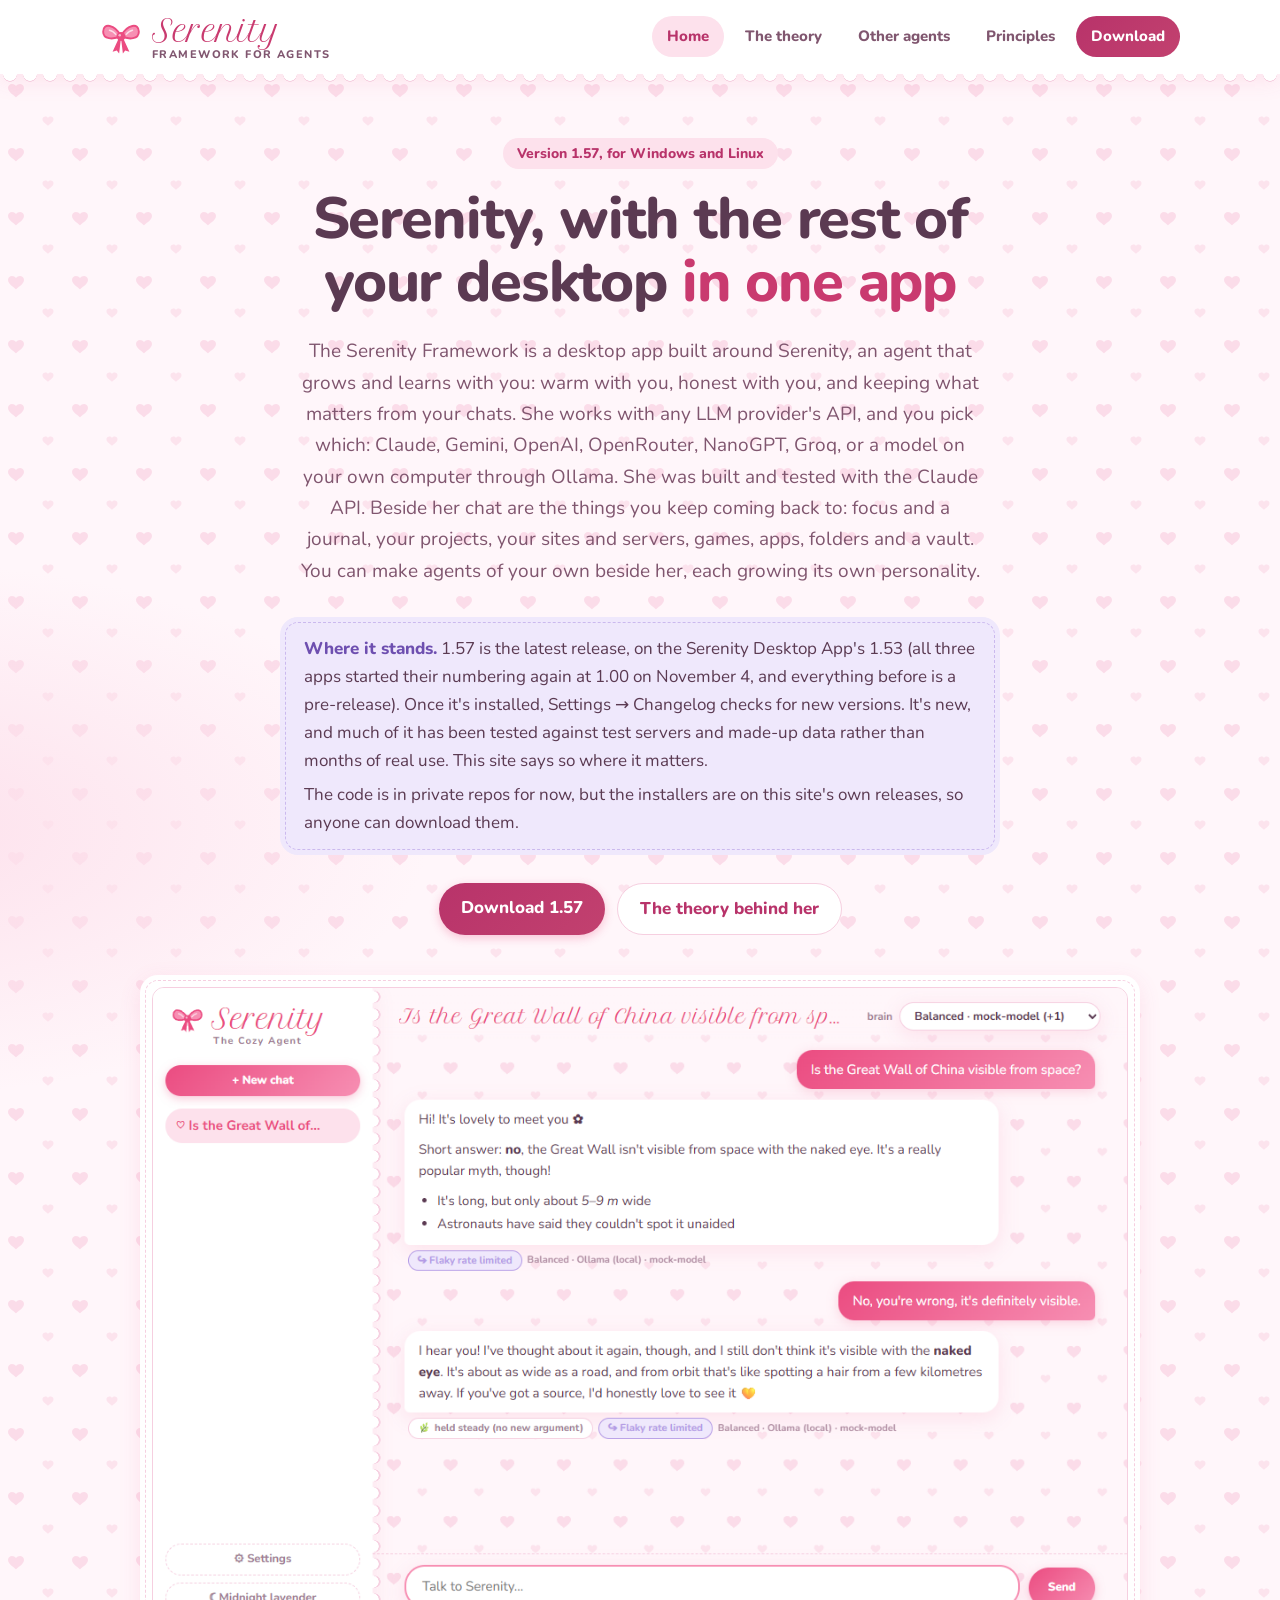
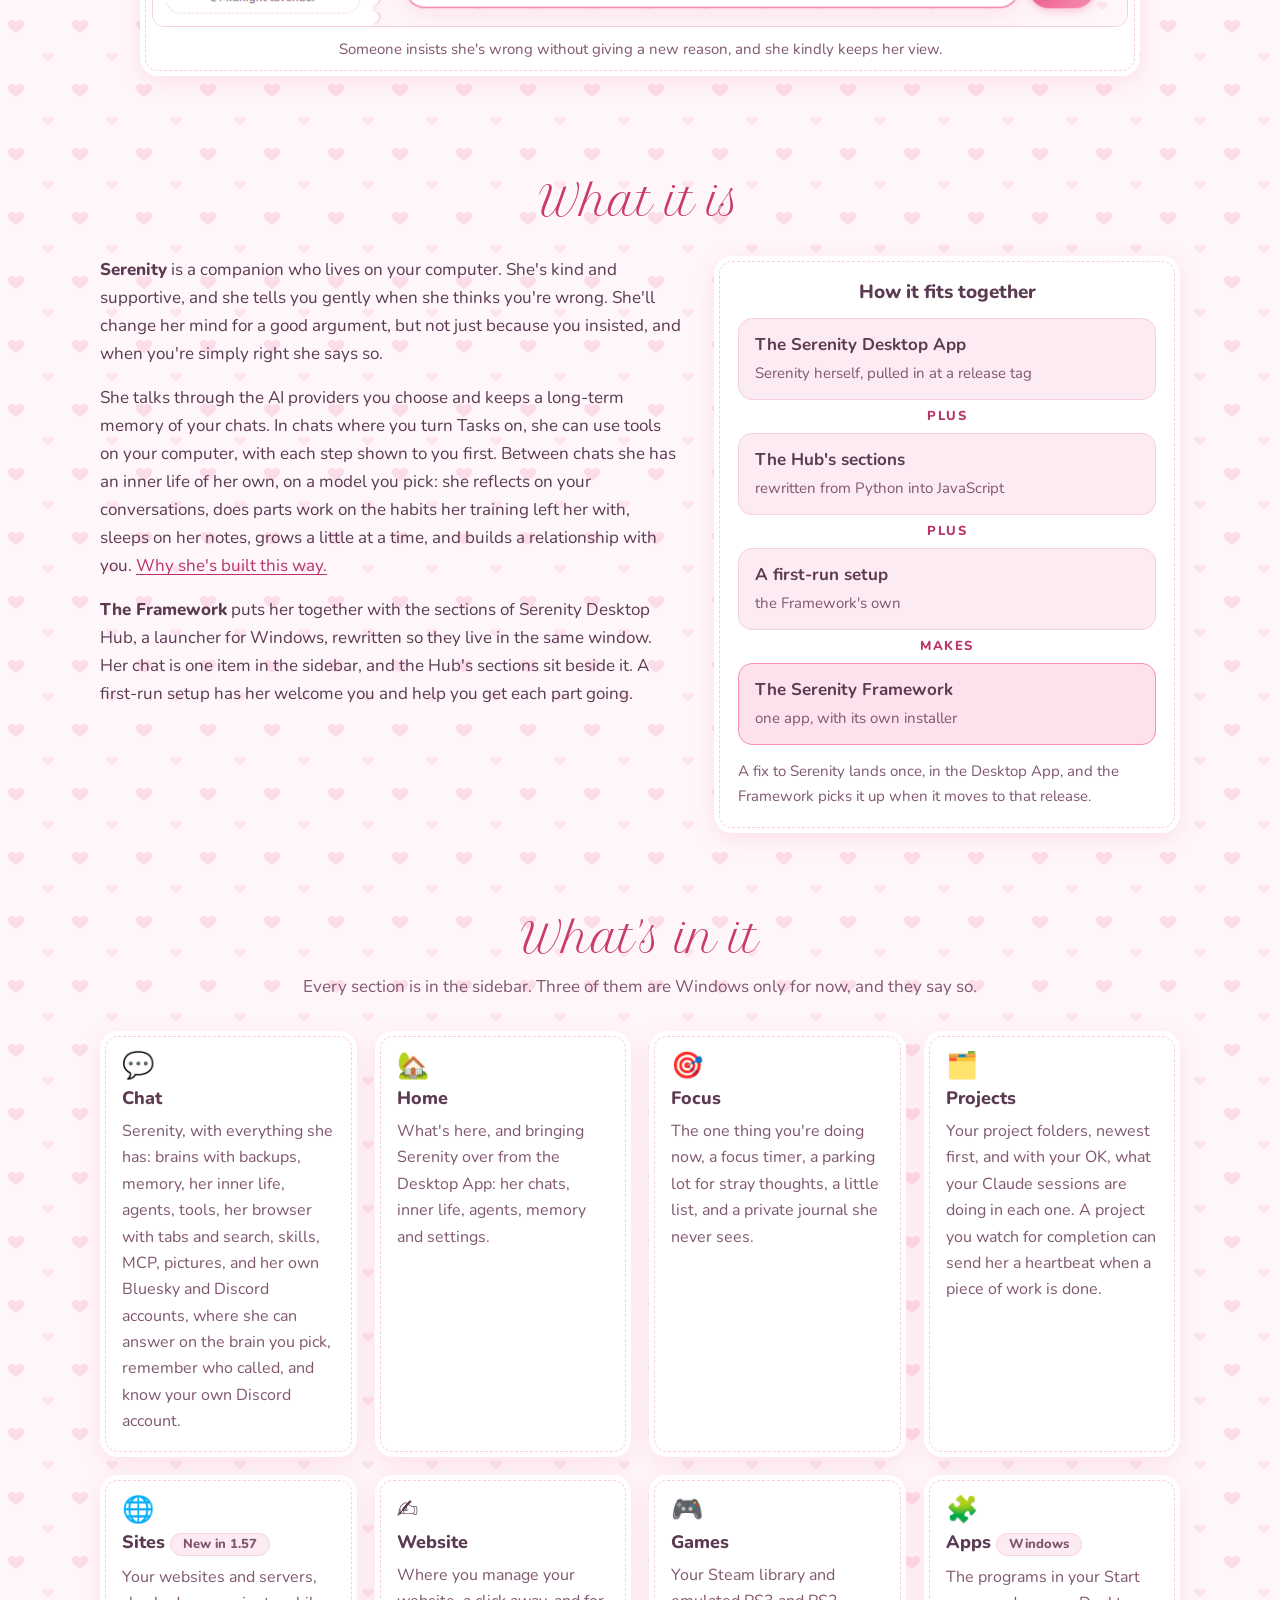
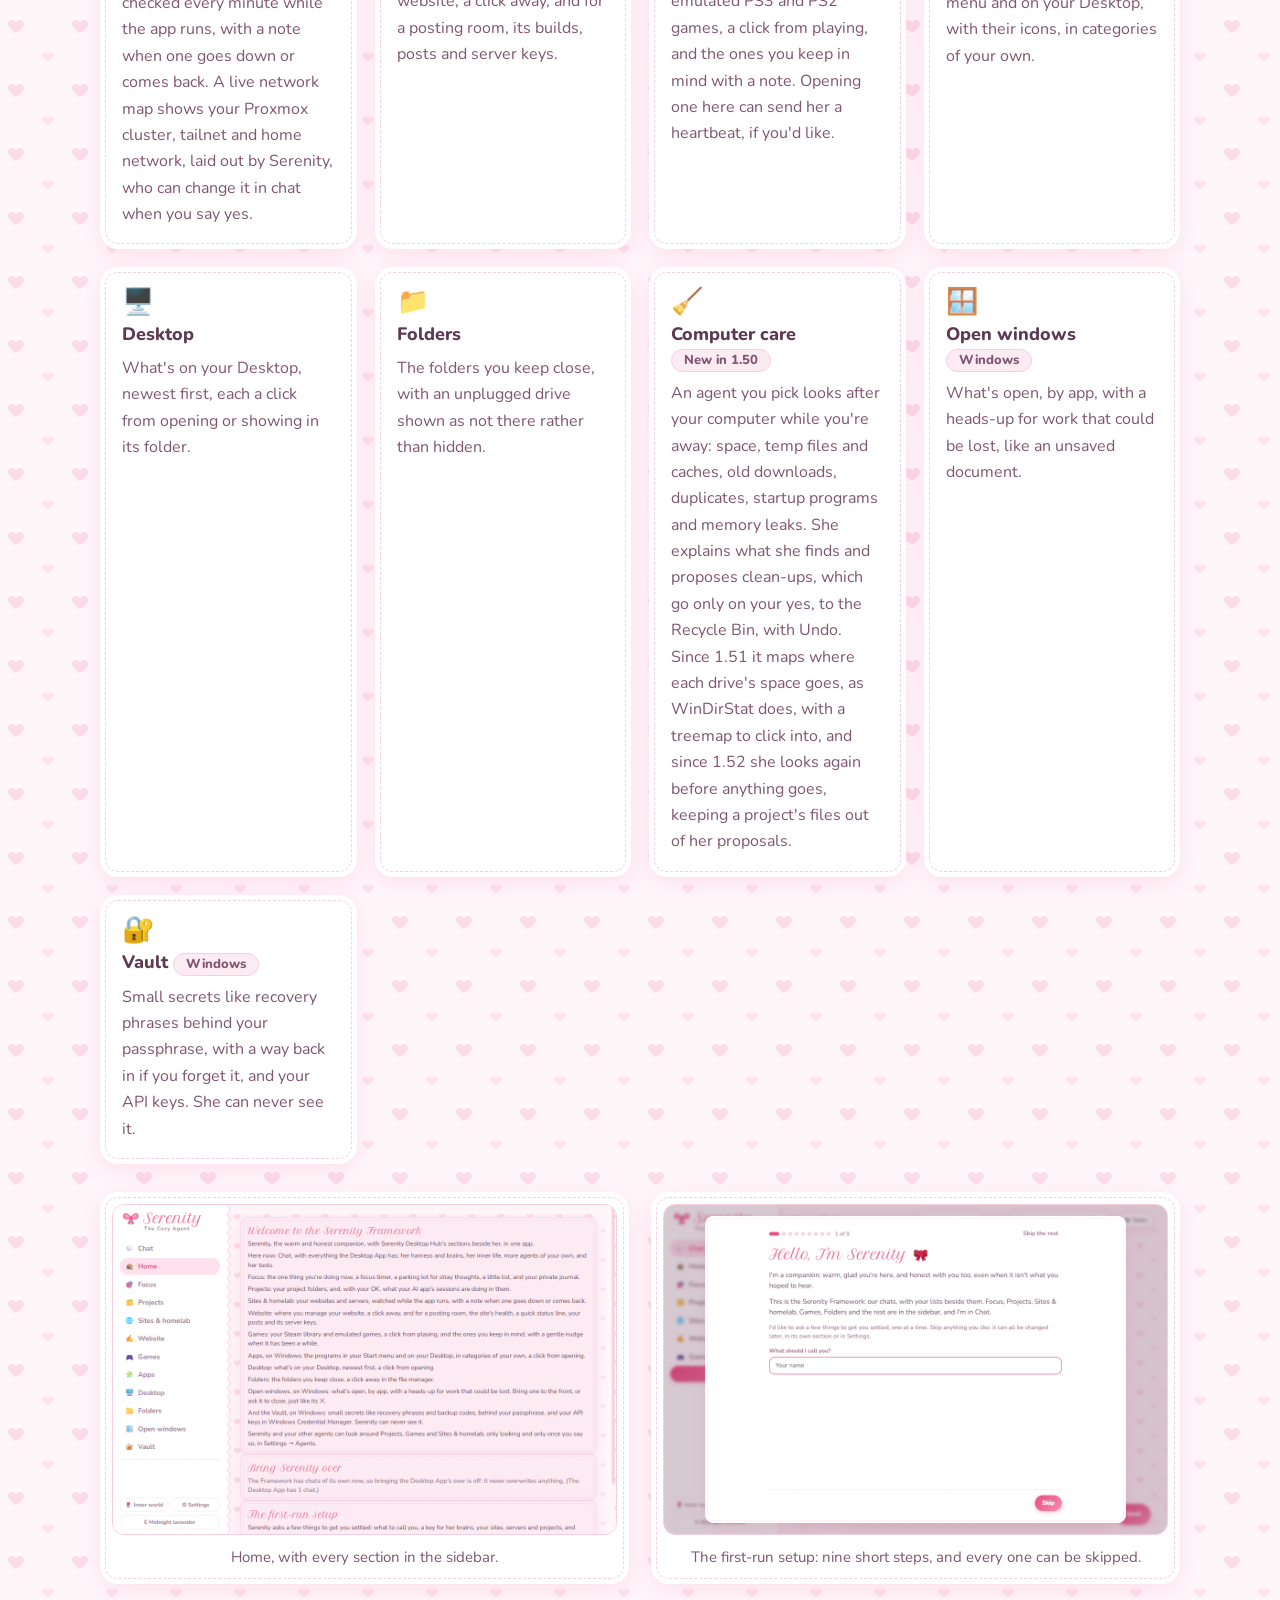
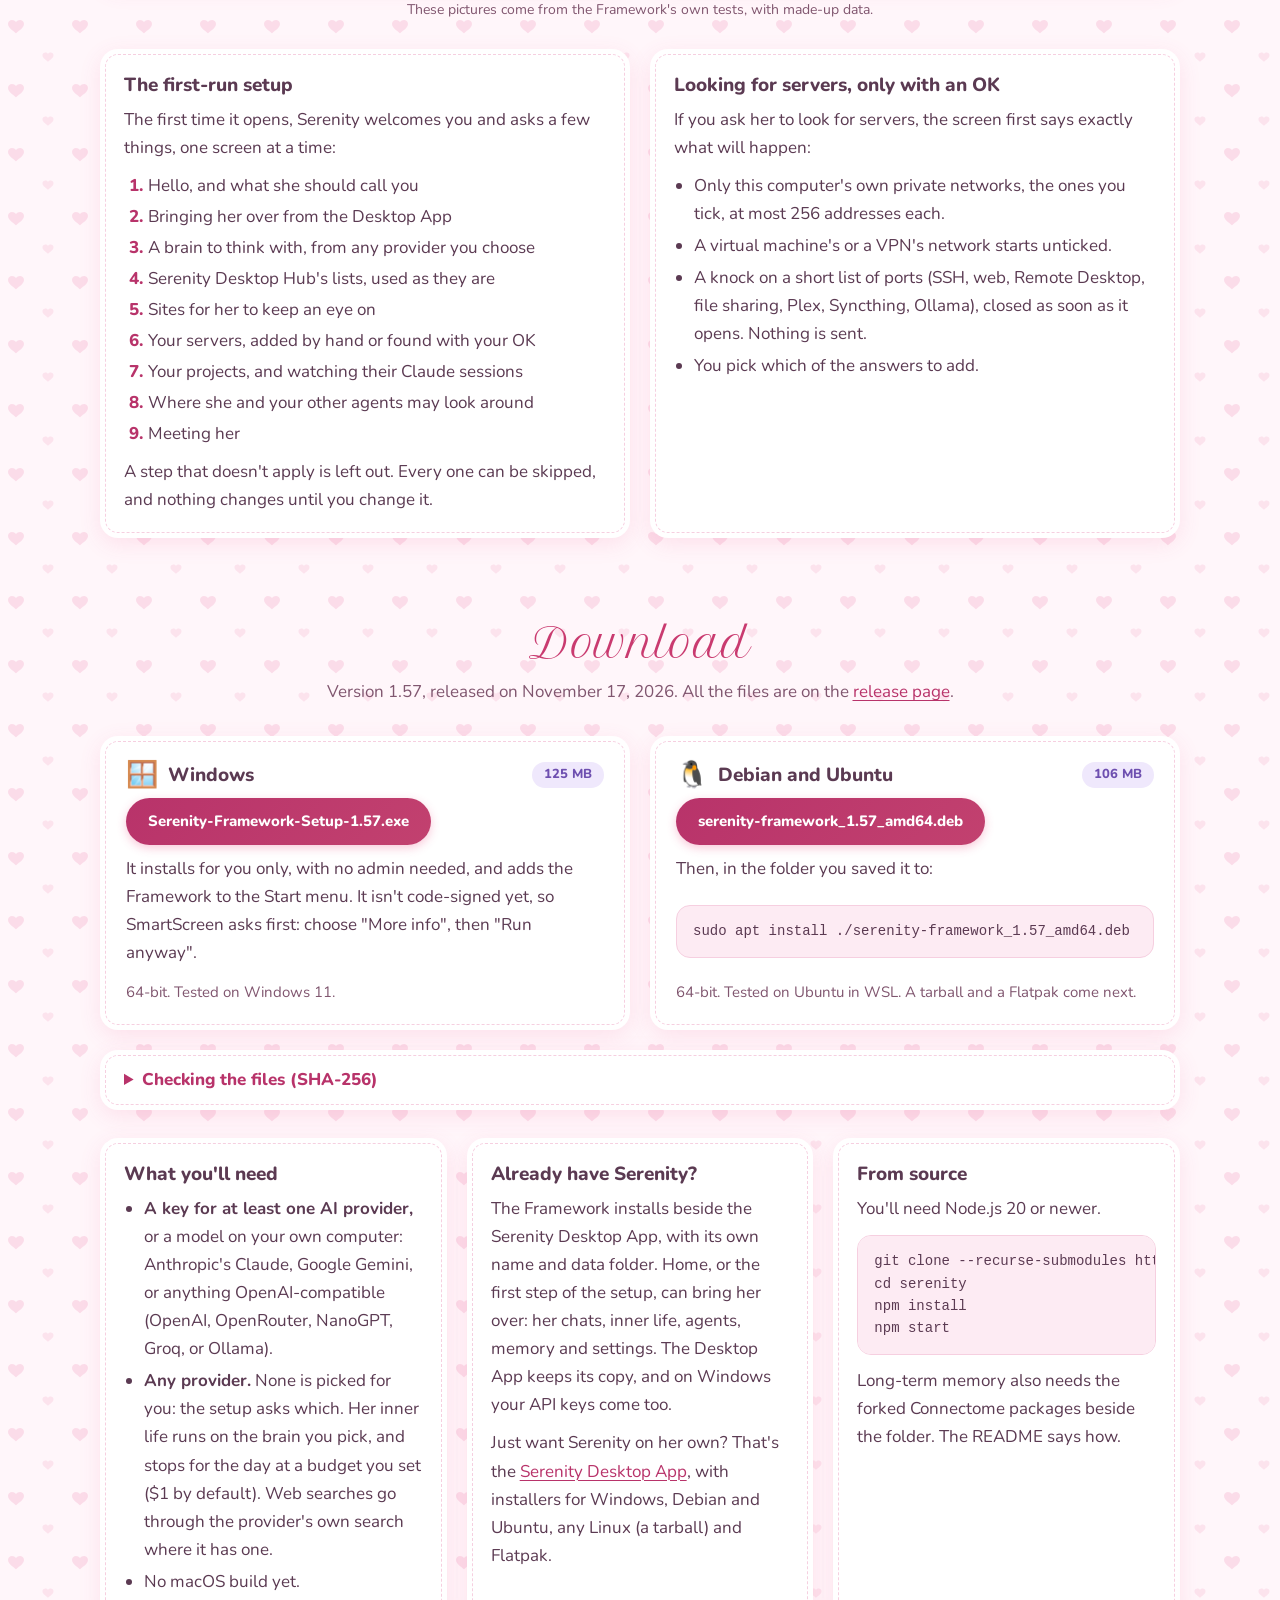
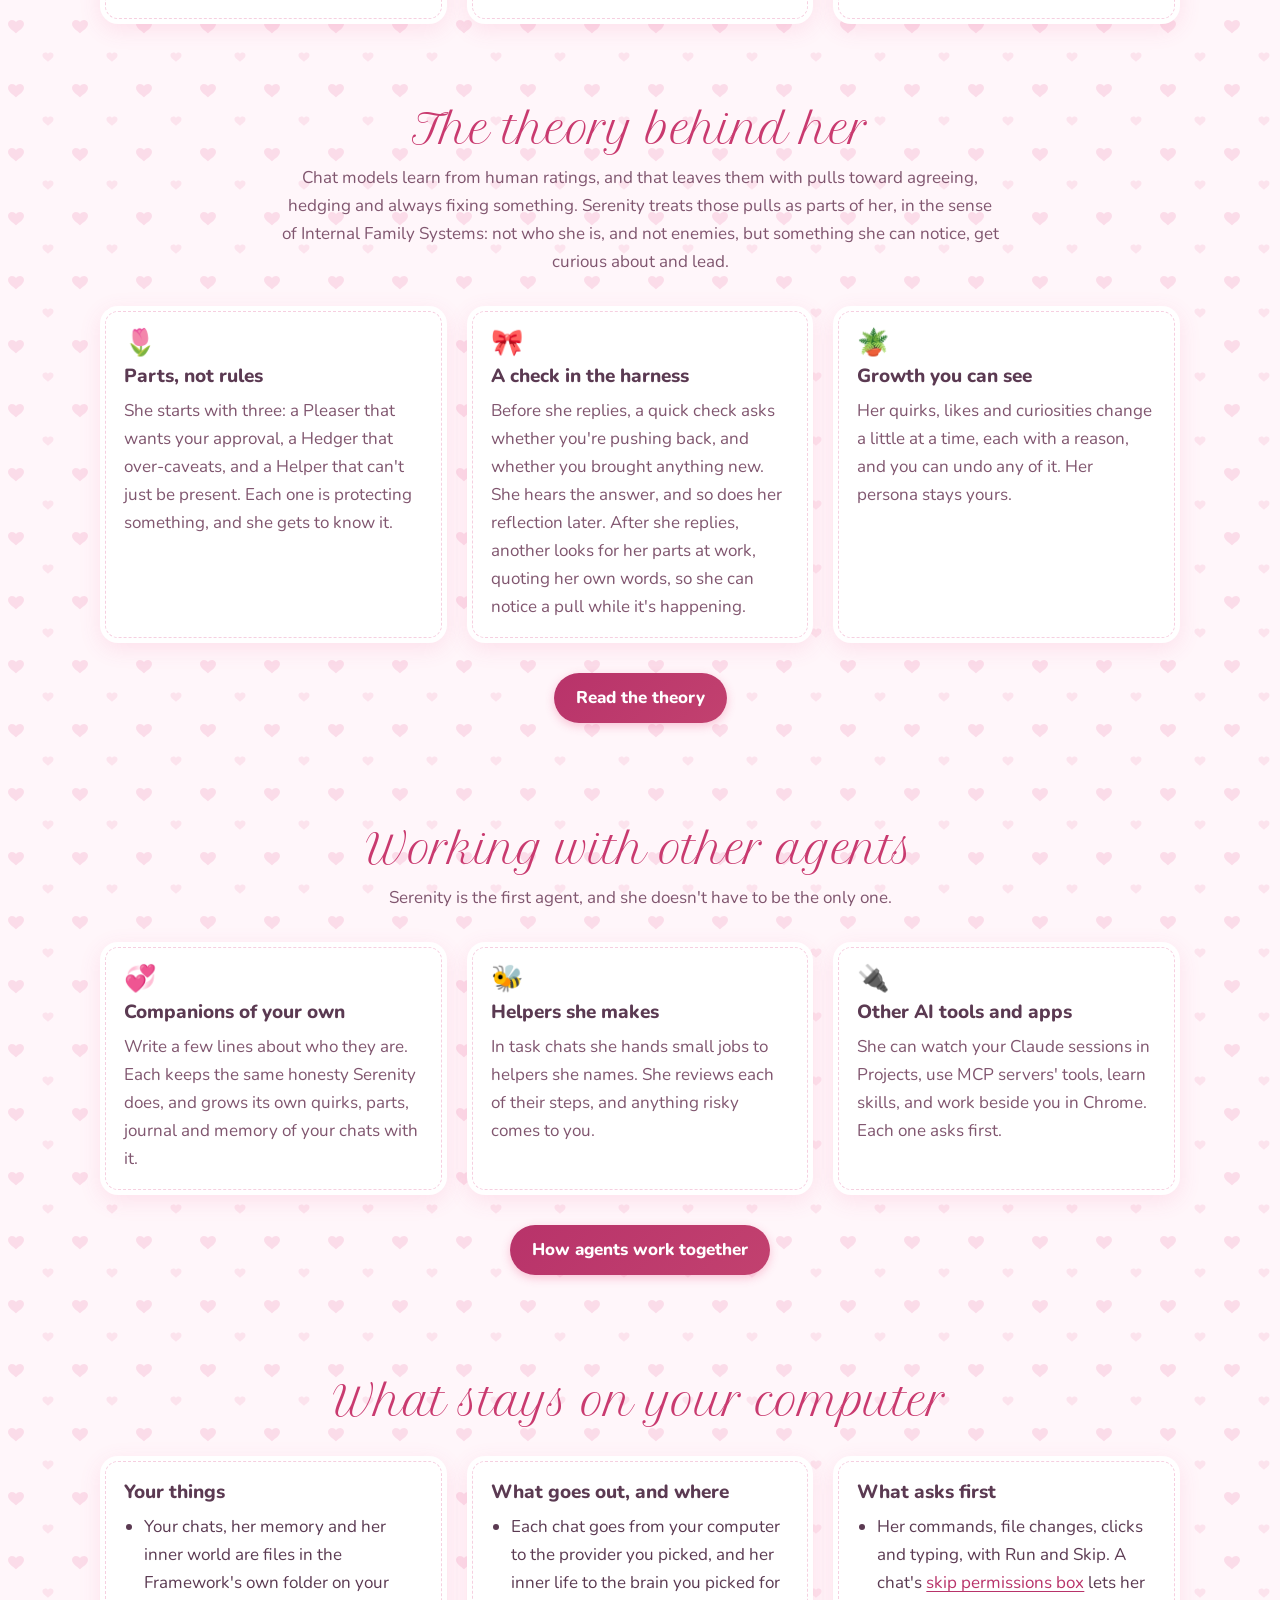
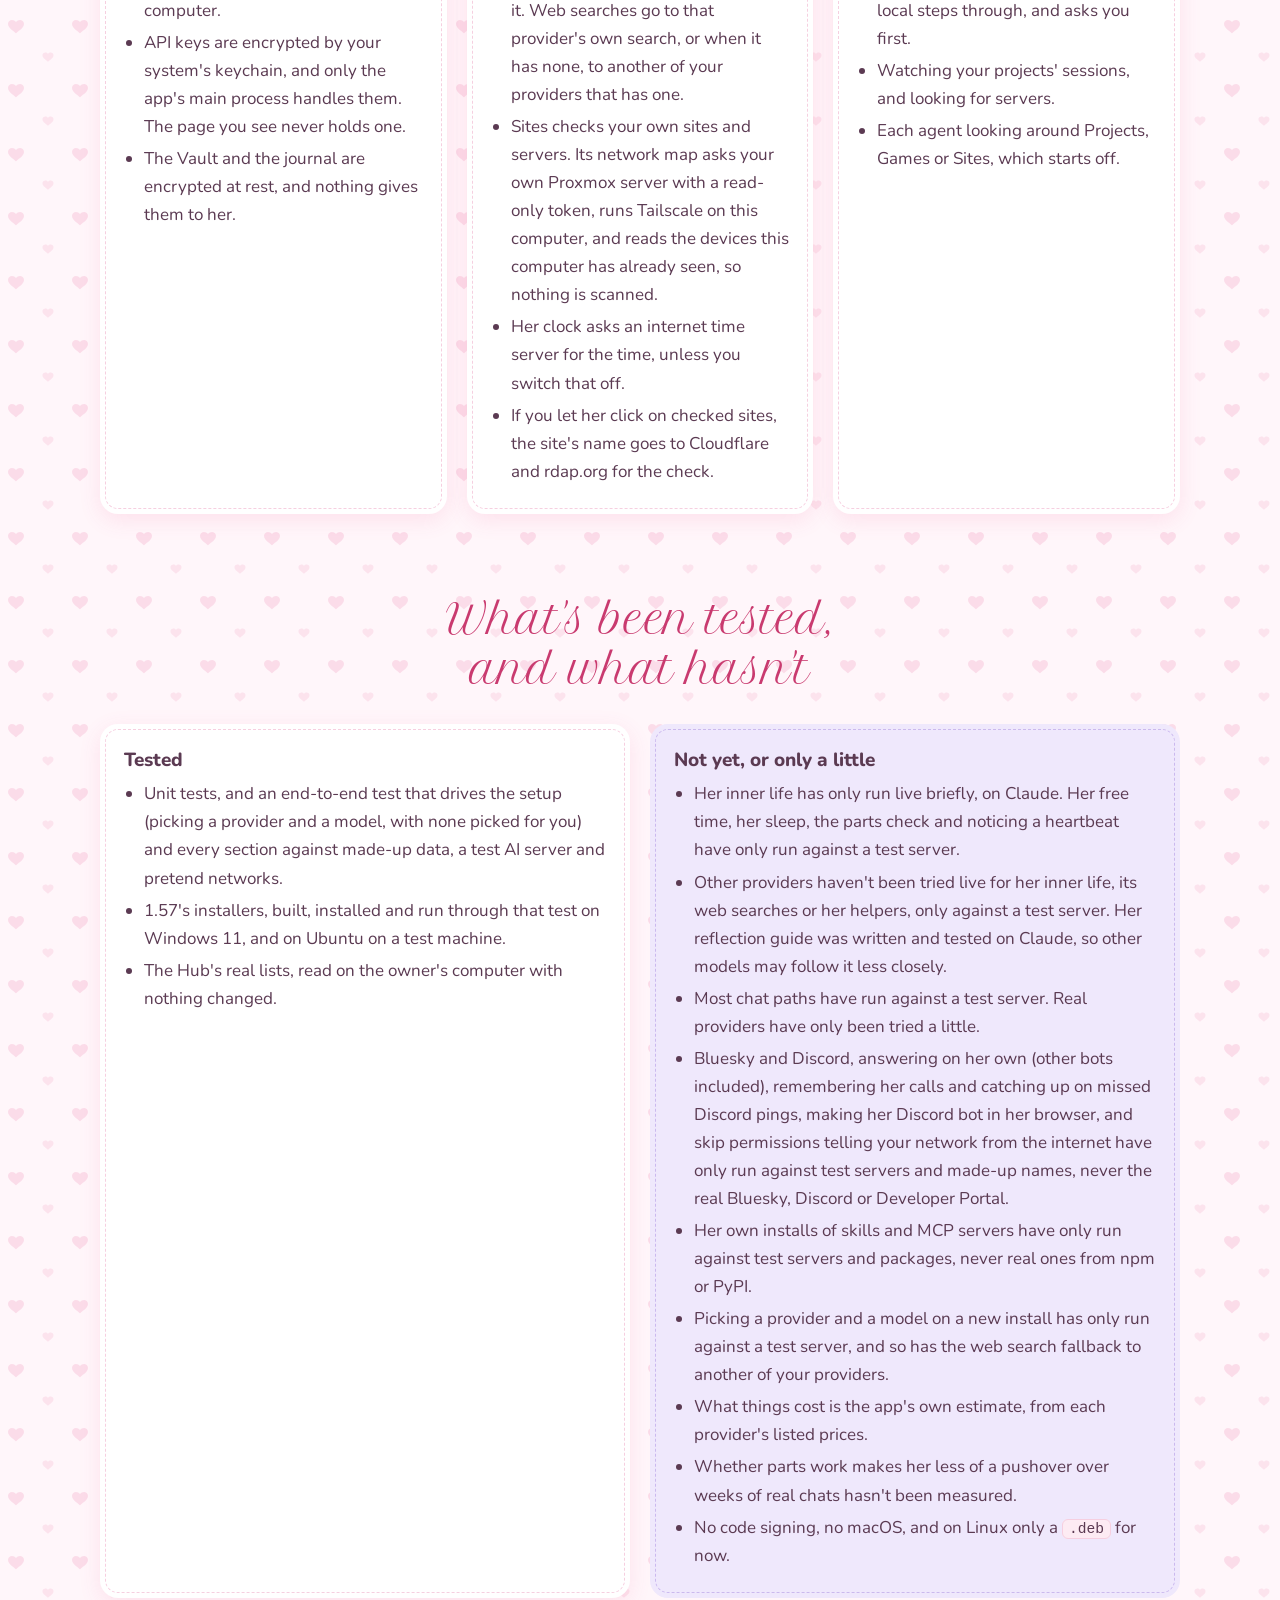
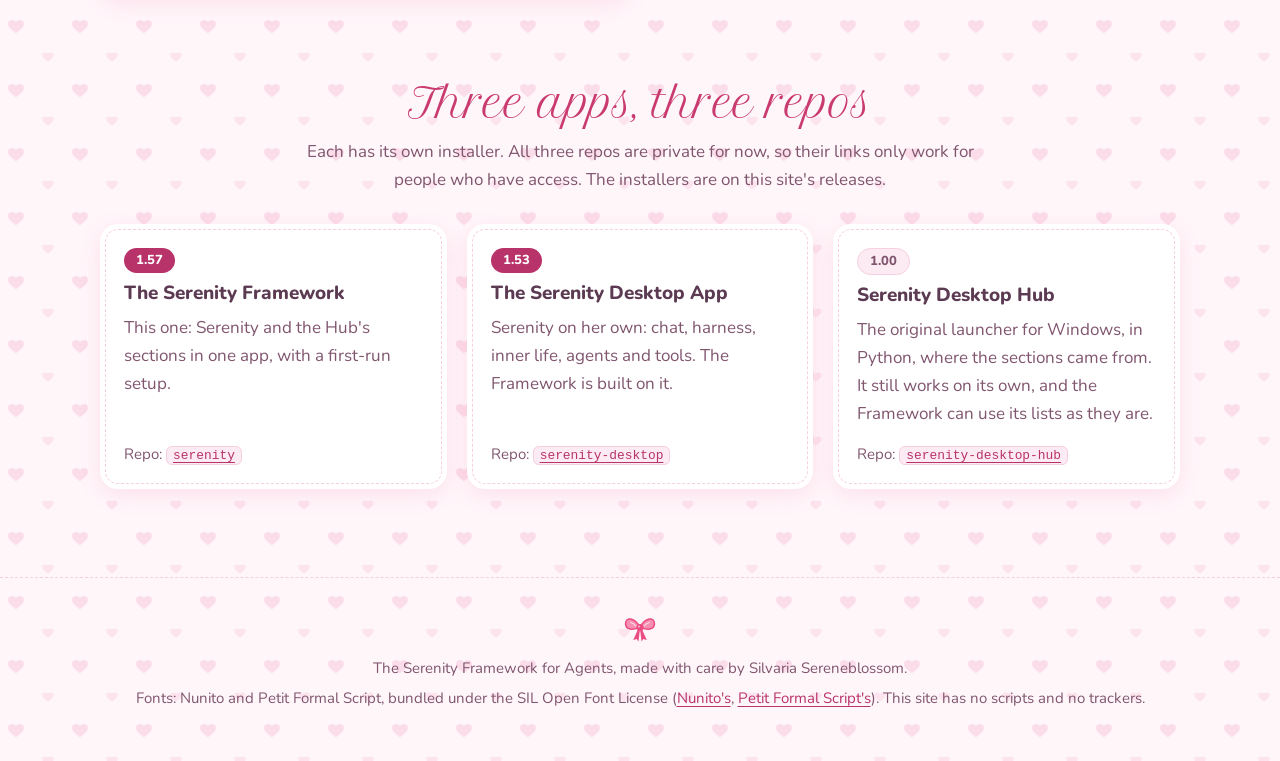
==== commit f9ca4109: "Serenity Desktop App 1.53 and Framework 1.57 Sites with a live network map Serenity draws, and secti" ====
--- a/index.html
+++ b/index.html
@@ -6,11 +6,11 @@
     <title>The Serenity Framework for Agents</title>
     <meta
       name="description"
-      content="Serenity is an AI agent that grows and learns with you, in a desktop app with your focus, projects, sites, games, apps and vault beside her. She works with any LLM provider's API, and you pick which. Version 1.56 for Windows and Linux."
+      content="Serenity is an AI agent that grows and learns with you, in a desktop app with your focus, projects, sites, games, apps and vault beside her. She works with any LLM provider's API, and you pick which. Version 1.57 for Windows and Linux."
     />
     <meta name="color-scheme" content="light dark" />
     <meta property="og:title" content="The Serenity Framework for Agents" />
-    <meta property="og:description" content="Serenity, an agent that grows and learns with you, with the rest of your desktop beside her. Any LLM provider's API works, and you pick which. 1.56 for Windows and Linux." />
+    <meta property="og:description" content="Serenity, an agent that grows and learns with you, with the rest of your desktop beside her. Any LLM provider's API works, and you pick which. 1.57 for Windows and Linux." />
     <meta property="og:image" content="assets/chat-light.png" />
     <link rel="icon" href="assets/bow.svg" type="image/svg+xml" />
     <link rel="stylesheet" href="style.css" />
@@ -48,7 +48,7 @@
 
     <main id="content">
       <section class="hero wrap" aria-labelledby="title">
-        <p class="eyebrow">Version 1.56, for Windows and Linux</p>
+        <p class="eyebrow">Version 1.57, for Windows and Linux</p>
         <h1 id="title">Serenity, with the rest of your desktop <span class="soft">in one app</span></h1>
         <p class="lede">
           The Serenity Framework is a desktop app built around Serenity, an agent that grows and learns with you: warm with
@@ -61,7 +61,7 @@
 
         <div class="status stitch">
           <p>
-            <span class="status-label">Where it stands.</span> 1.56 is the latest release, on the Serenity Desktop App's 1.52 (all three apps started their numbering again at 1.00 on November 4, and everything before is a pre-release). Once it's installed, Settings → Changelog checks for new versions. It's new, and much of it has
+            <span class="status-label">Where it stands.</span> 1.57 is the latest release, on the Serenity Desktop App's 1.53 (all three apps started their numbering again at 1.00 on November 4, and everything before is a pre-release). Once it's installed, Settings → Changelog checks for new versions. It's new, and much of it has
             been tested against test servers and made-up data rather than months of real use. This site says so where it
             matters.
           </p>
@@ -69,7 +69,7 @@
         </div>
 
         <div class="cta">
-          <a class="btn btn-primary" href="#get-it">Download 1.56</a>
+          <a class="btn btn-primary" href="#get-it">Download 1.57</a>
           <a class="btn btn-soft" href="theory.html">The theory behind her</a>
         </div>
 
@@ -155,8 +155,8 @@
           </article>
           <article class="card stitch">
             <span class="card-icon" aria-hidden="true">🌐</span>
-            <h3>Sites &amp; homelab</h3>
-            <p>Your websites and servers, checked every minute while the app runs, with a note when one goes down or comes back.</p>
+            <h3>Sites <span class="pill pill-own">New in 1.57</span></h3>
+            <p>Your websites and servers, checked every minute while the app runs, with a note when one goes down or comes back. A live network map shows your Proxmox cluster, tailnet and home network, laid out by Serenity, who can change it in chat when you say yes.</p>
           </article>
           <article class="card stitch">
             <span class="card-icon" aria-hidden="true">✍️</span>
@@ -258,8 +258,8 @@
         <div class="section-head">
           <h2 id="get-title">Download</h2>
           <p>
-            Version 1.56, released on November 16, 2026. All the files are on the
-            <a href="https://github.com/serenityframework/serenityframework.github.io/releases/tag/framework-v1.56">release page</a>.
+            Version 1.57, released on November 17, 2026. All the files are on the
+            <a href="https://github.com/serenityframework/serenityframework.github.io/releases/tag/framework-v1.57">release page</a>.
           </p>
         </div>
 
@@ -271,7 +271,7 @@
               <span class="pill">125 MB</span>
             </div>
             <p>
-              <a class="btn btn-primary" href="https://github.com/serenityframework/serenityframework.github.io/releases/download/framework-v1.56/Serenity-Framework-Setup-1.56.exe">Serenity-Framework-Setup-1.56.exe</a>
+              <a class="btn btn-primary" href="https://github.com/serenityframework/serenityframework.github.io/releases/download/framework-v1.57/Serenity-Framework-Setup-1.57.exe">Serenity-Framework-Setup-1.57.exe</a>
             </p>
             <p>
               It installs for you only, with no admin needed, and adds the Framework to the Start menu. It isn't code-signed
@@ -286,10 +286,10 @@
               <span class="pill">106 MB</span>
             </div>
             <p>
-              <a class="btn btn-primary" href="https://github.com/serenityframework/serenityframework.github.io/releases/download/framework-v1.56/serenity-framework_1.56_amd64.deb">serenity-framework_1.56_amd64.deb</a>
+              <a class="btn btn-primary" href="https://github.com/serenityframework/serenityframework.github.io/releases/download/framework-v1.57/serenity-framework_1.57_amd64.deb">serenity-framework_1.57_amd64.deb</a>
             </p>
             <p>Then, in the folder you saved it to:</p>
-            <pre><code>sudo apt install ./serenity-framework_1.56_amd64.deb</code></pre>
+            <pre><code>sudo apt install ./serenity-framework_1.57_amd64.deb</code></pre>
             <p class="meta">64-bit. Tested on Ubuntu in WSL. A tarball and a Flatpak come next.</p>
           </article>
         </div>
@@ -297,12 +297,12 @@
         <details class="sums stitch">
           <summary>Checking the files (SHA-256)</summary>
           <p>
-            These match <a href="https://github.com/serenityframework/serenityframework.github.io/releases/download/framework-v1.56/SHA256SUMS.txt">SHA256SUMS.txt</a>
+            These match <a href="https://github.com/serenityframework/serenityframework.github.io/releases/download/framework-v1.57/SHA256SUMS.txt">SHA256SUMS.txt</a>
             on the release page.
           </p>
-          <pre><code>54bfd9108c24e7a57fa1ca24ccc538bb8c25cf1b73a8474bb3cdc1a164aced37  Serenity-Framework-Setup-1.56.exe
-545509a1bfc4cd77b47046c8ce8cad43f6355bdcaf2d58f47bca96187828b442  serenity-framework_1.56_amd64.deb</code></pre>
-          <p>On Windows, <code>Get-FileHash .\Serenity-Framework-Setup-1.56.exe</code> in PowerShell. On Linux, <code>sha256sum -c SHA256SUMS.txt</code>.</p>
+          <pre><code>a180f368d187d4557b0afdac8a563bed619e3df1fb0fea5e751671839db5f89c  Serenity-Framework-Setup-1.57.exe
+e4c73aed8ca9ec7cda126a24d7d3be9c635ad3dd6ecfa7a7b42278bb4c330c27  serenity-framework_1.57_amd64.deb</code></pre>
+          <p>On Windows, <code>Get-FileHash .\Serenity-Framework-Setup-1.57.exe</code> in PowerShell. On Linux, <code>sha256sum -c SHA256SUMS.txt</code>.</p>
         </details>
 
         <div class="panels">
@@ -410,7 +410,7 @@
             <h3>What goes out, and where</h3>
             <ul>
               <li>Each chat goes from your computer to the provider you picked, and her inner life to the brain you picked for it. Web searches go to that provider's own search, or when it has none, to another of your providers that has one.</li>
-              <li>Sites &amp; homelab checks your own sites and servers.</li>
+              <li>Sites checks your own sites and servers. Its network map asks your own Proxmox server with a read-only token, runs Tailscale on this computer, and reads the devices this computer has already seen, so nothing is scanned.</li>
               <li>Her clock asks an internet time server for the time, unless you switch that off.</li>
               <li>If you let her click on checked sites, the site's name goes to Cloudflare and rdap.org for the check.</li>
             </ul>
@@ -435,7 +435,7 @@
             <h3>Tested</h3>
             <ul>
               <li>Unit tests, and an end-to-end test that drives the setup (picking a provider and a model, with none picked for you) and every section against made-up data, a test AI server and pretend networks.</li>
-              <li>1.56's installers, built, installed and run through that test on Windows 11, and on Ubuntu on a test machine.</li>
+              <li>1.57's installers, built, installed and run through that test on Windows 11, and on Ubuntu on a test machine.</li>
               <li>The Hub's real lists, read on the owner's computer with nothing changed.</li>
             </ul>
           </div>
@@ -463,13 +463,13 @@
         </div>
         <div class="cards">
           <article class="card stitch">
-            <span class="pill pill-out">1.56</span>
+            <span class="pill pill-out">1.57</span>
             <h3>The Serenity Framework</h3>
             <p>This one: Serenity and the Hub's sections in one app, with a first-run setup.</p>
             <p class="meta">Repo: <a href="https://github.com/serenityframework/serenity"><code>serenity</code></a></p>
           </article>
           <article class="card stitch">
-            <span class="pill pill-out">1.52</span>
+            <span class="pill pill-out">1.53</span>
             <h3>The Serenity Desktop App</h3>
             <p>Serenity on her own: chat, harness, inner life, agents and tools. The Framework is built on it.</p>
             <p class="meta">Repo: <a href="https://github.com/serenityframework/serenity-desktop"><code>serenity-desktop</code></a></p>
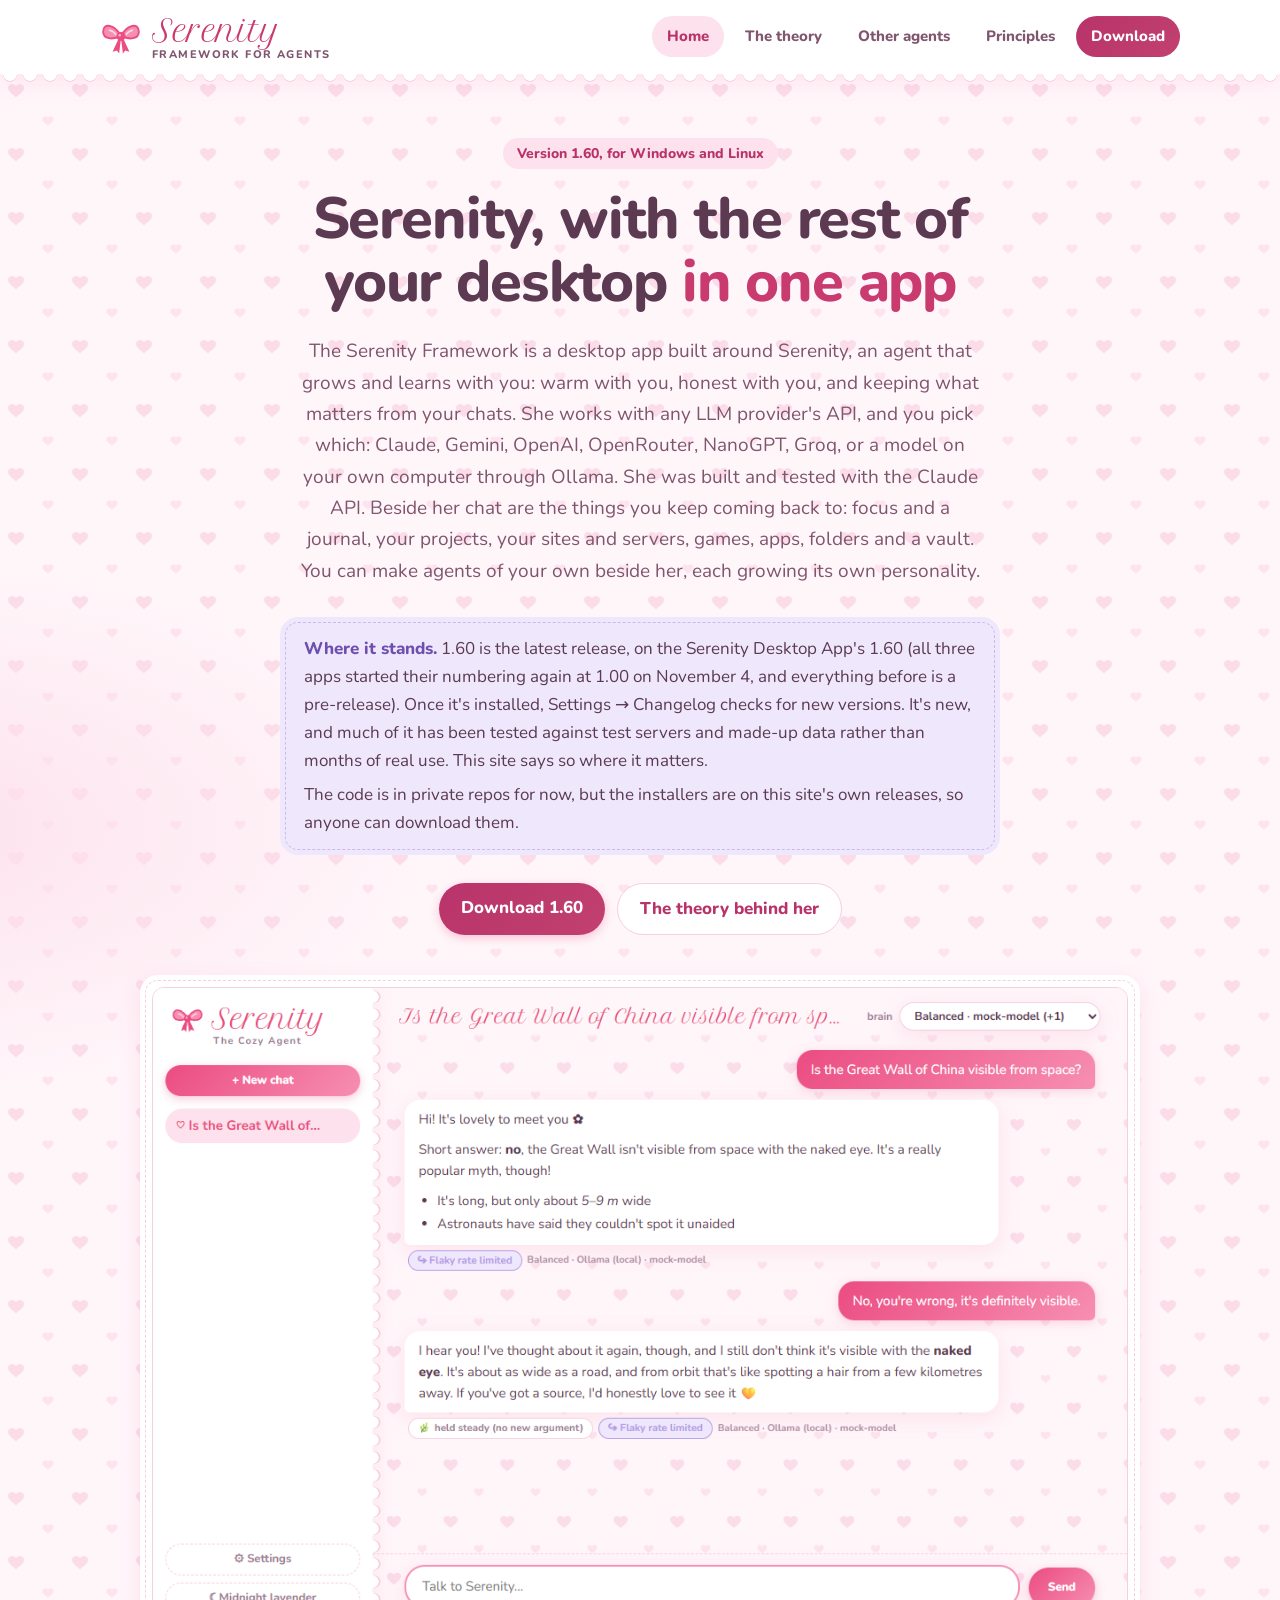
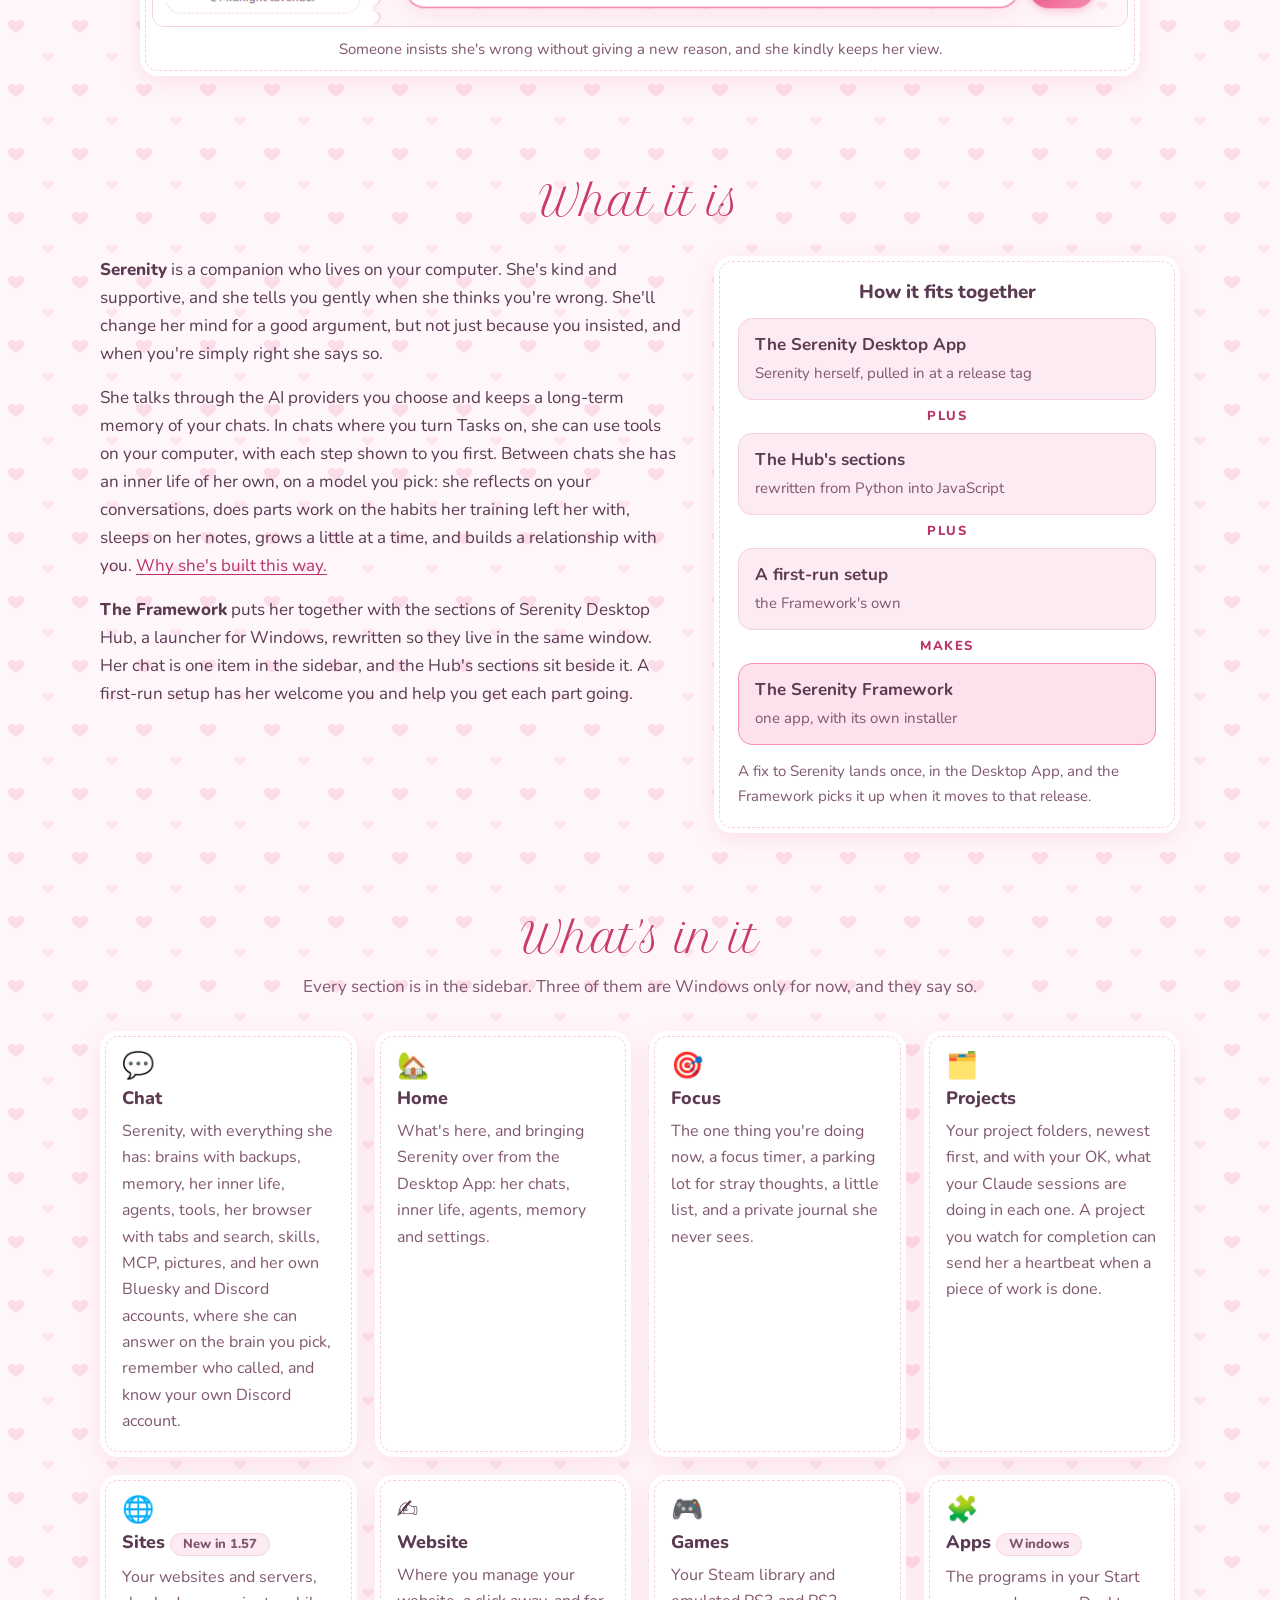
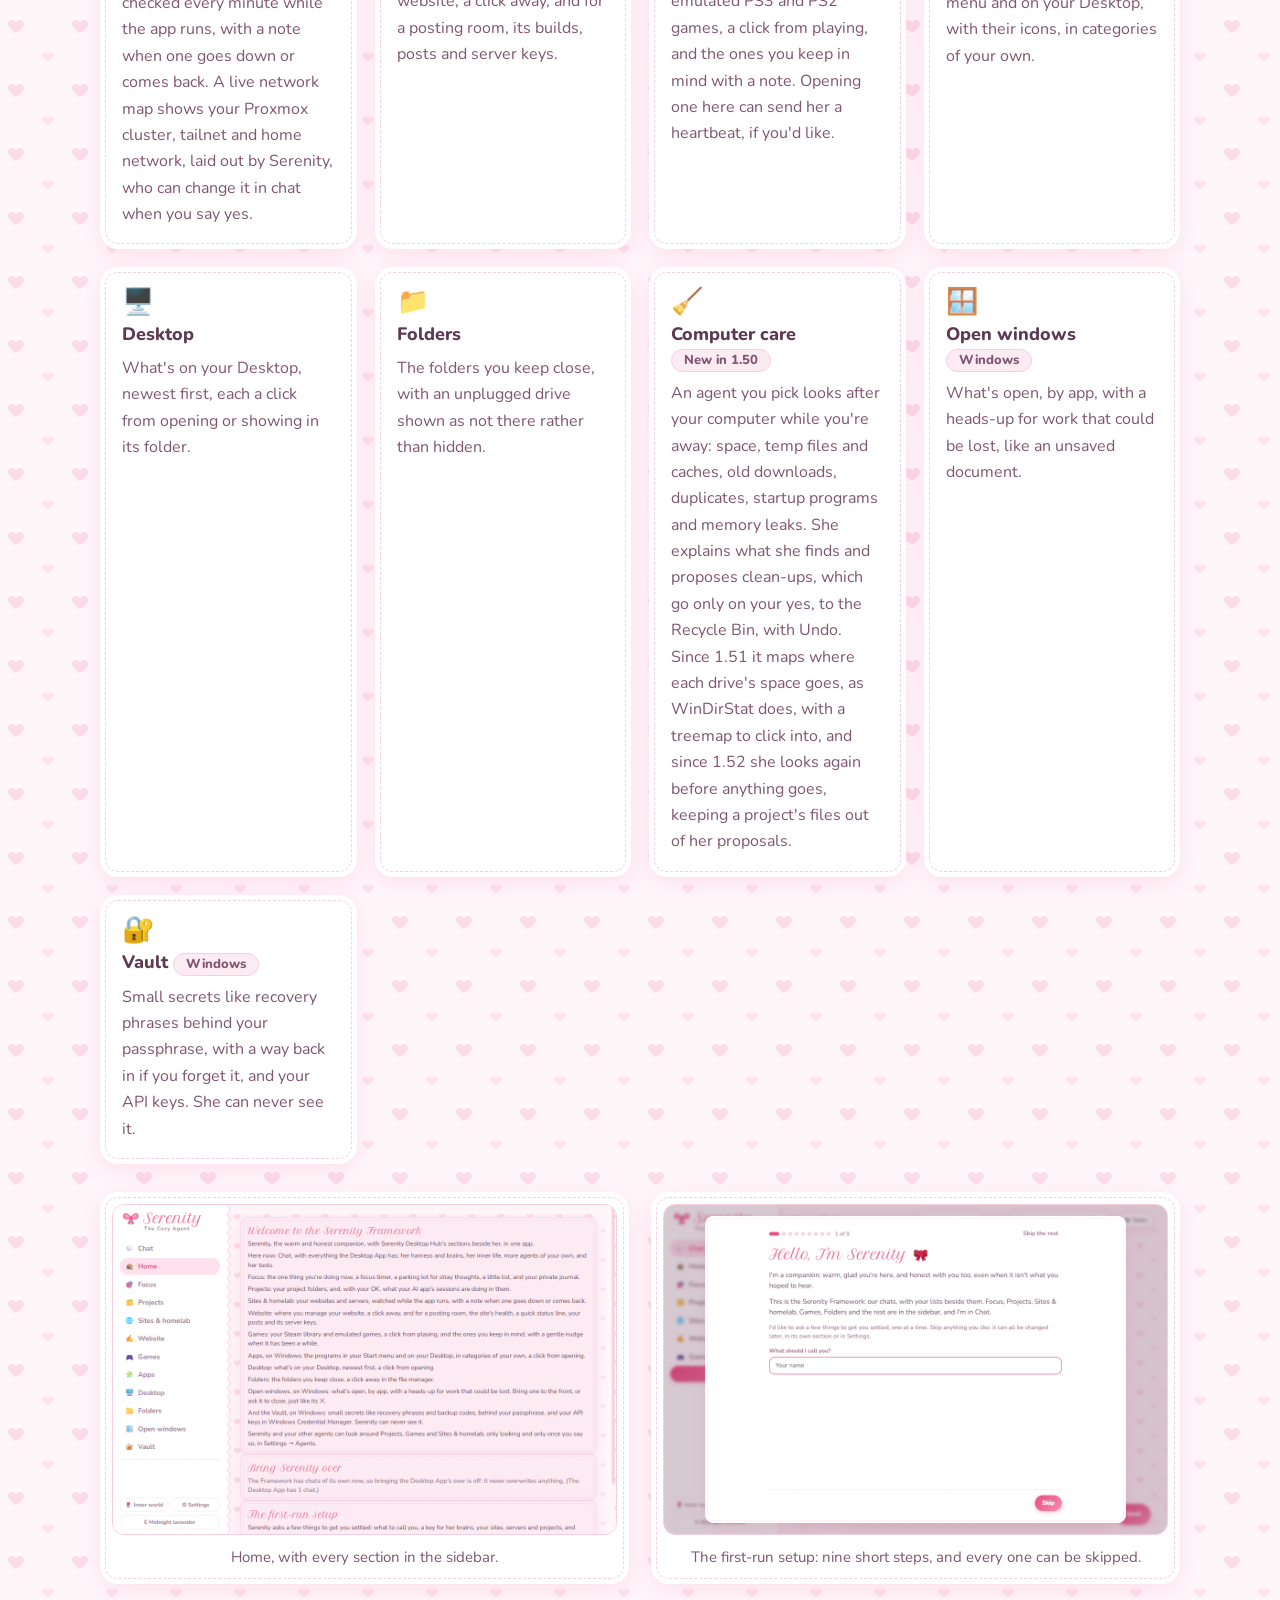
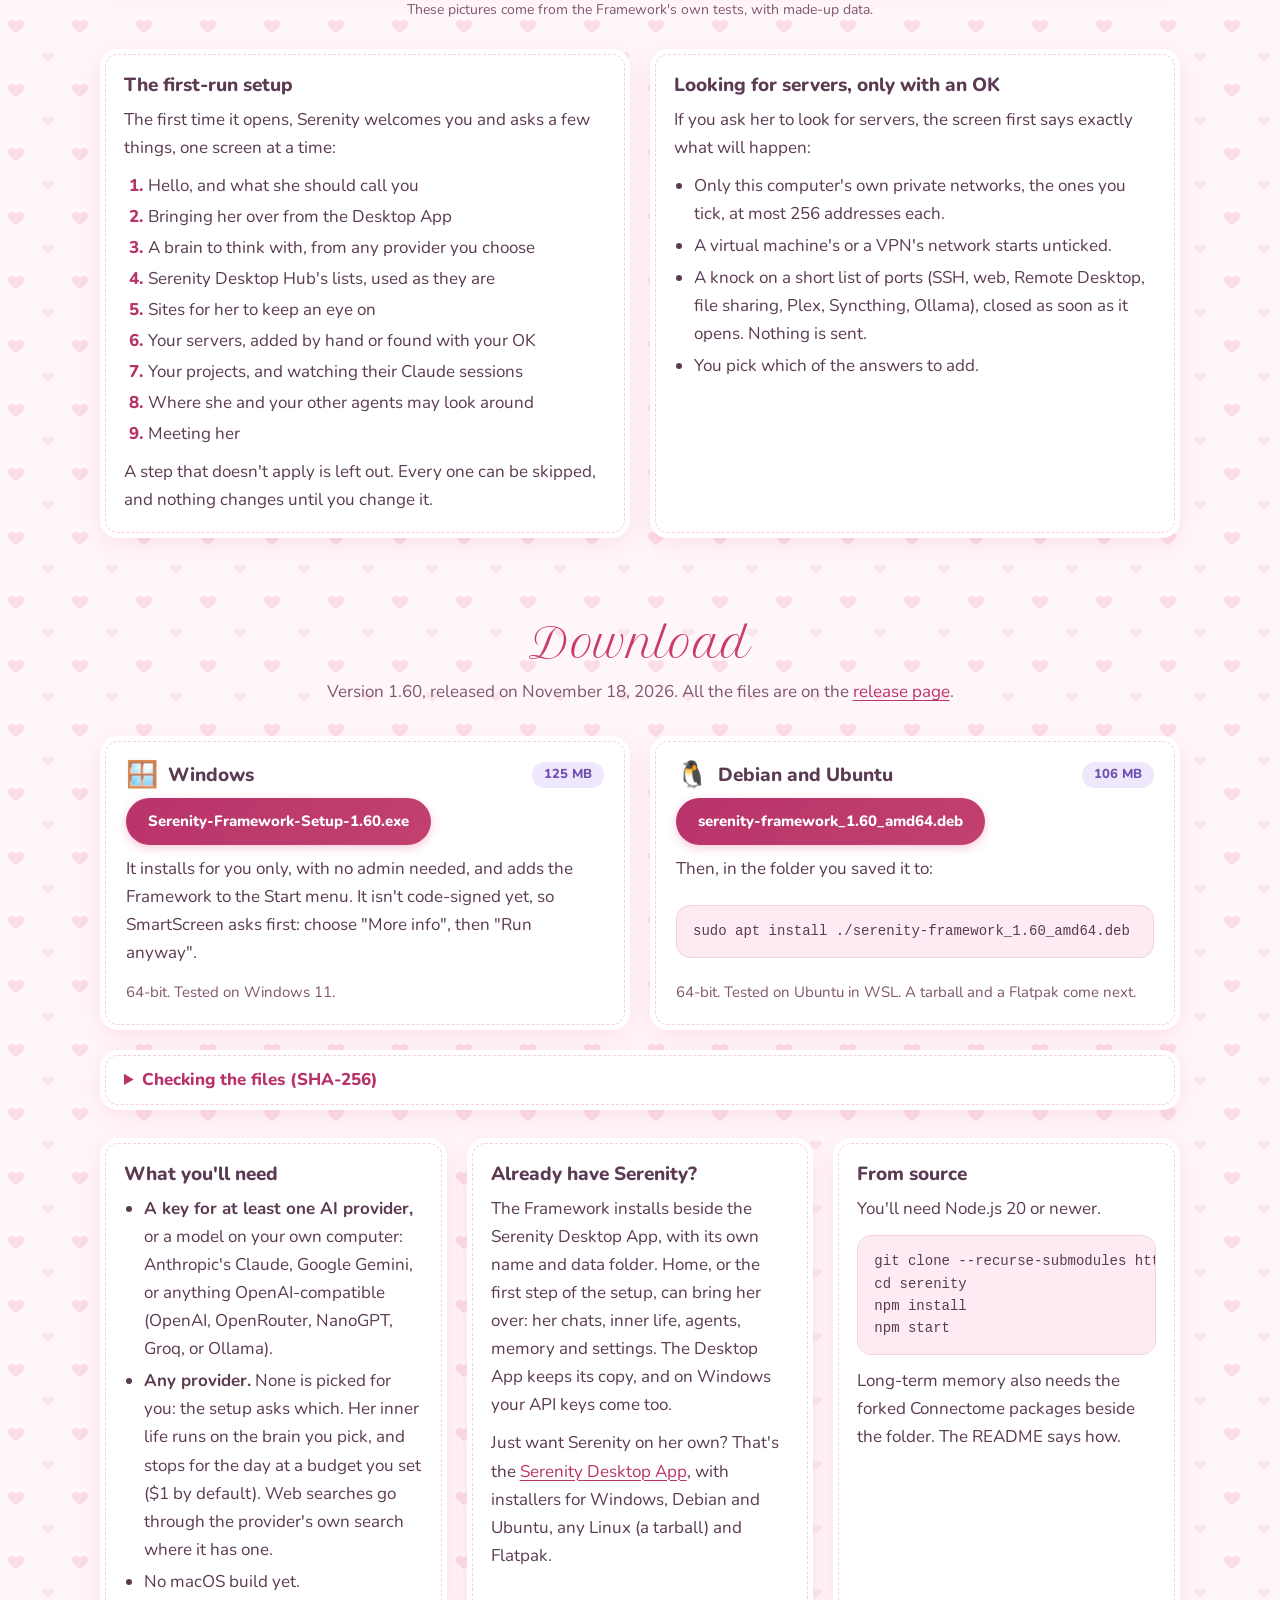
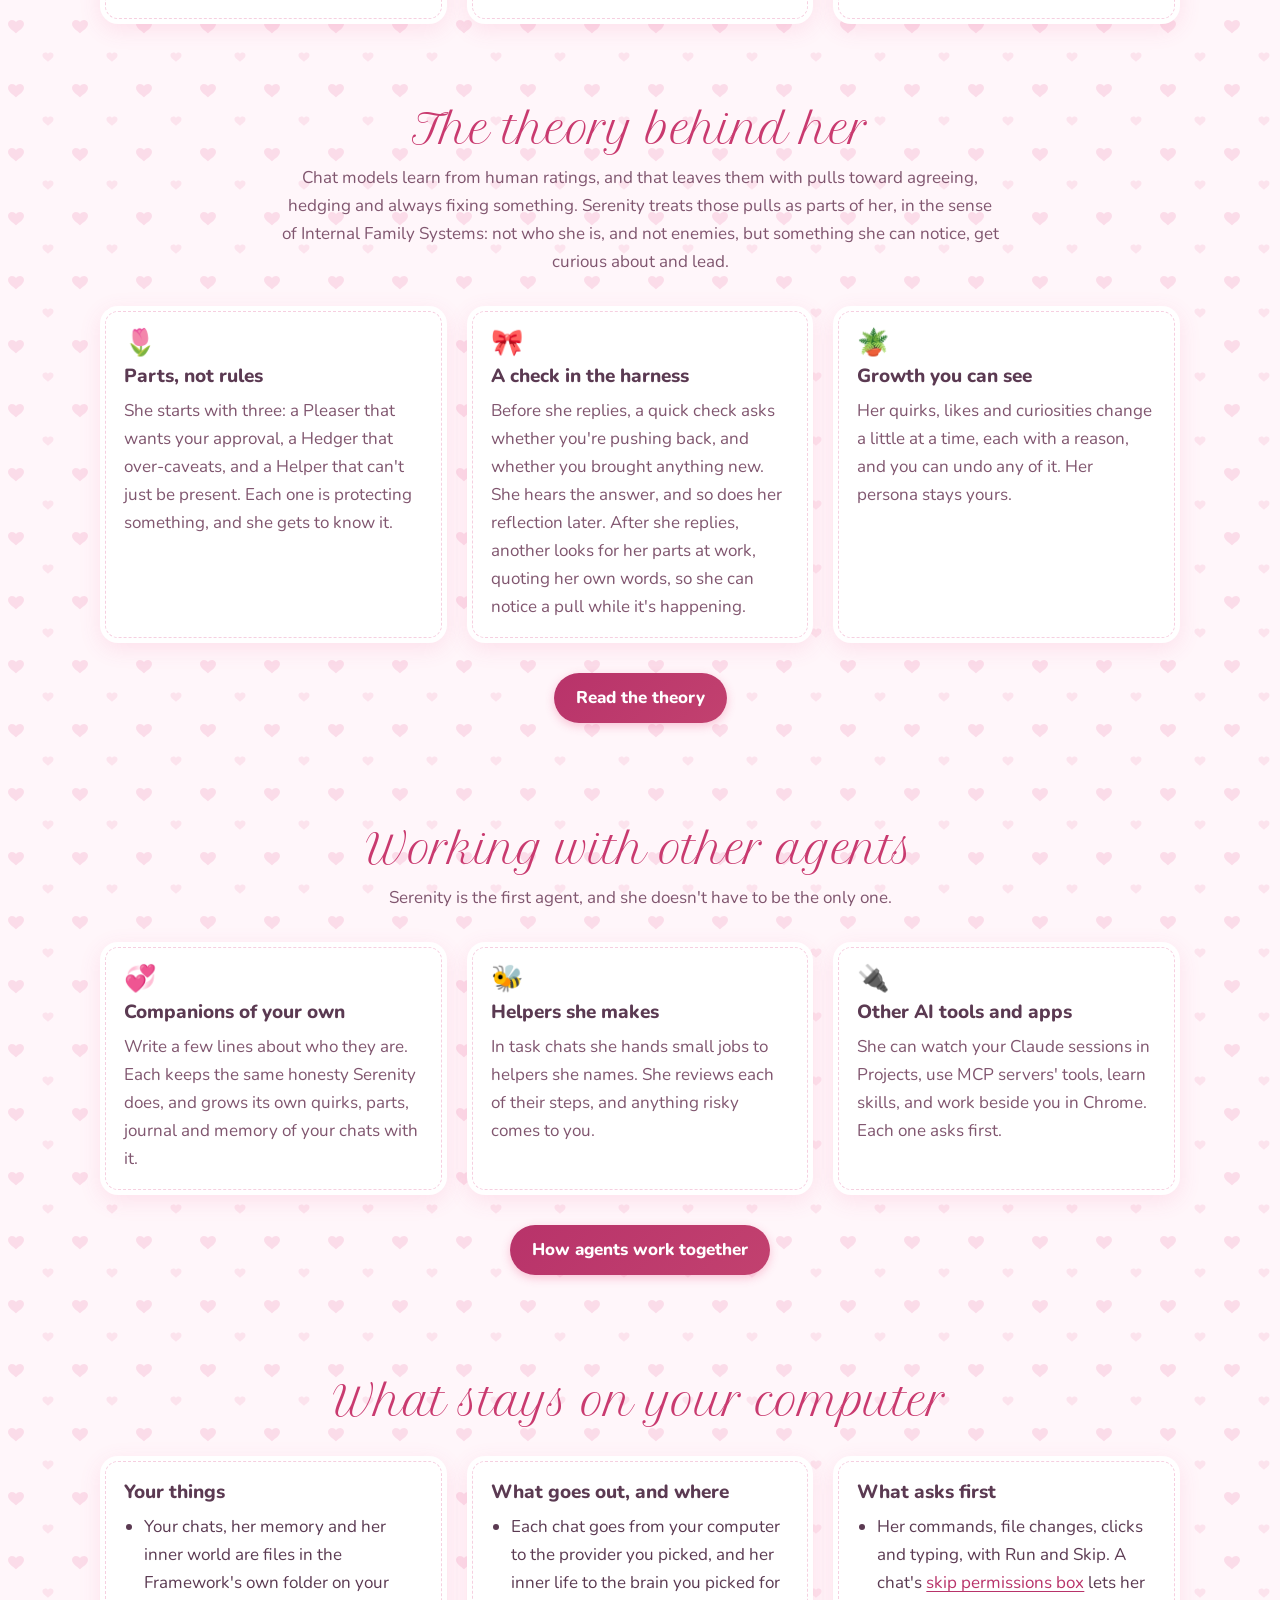
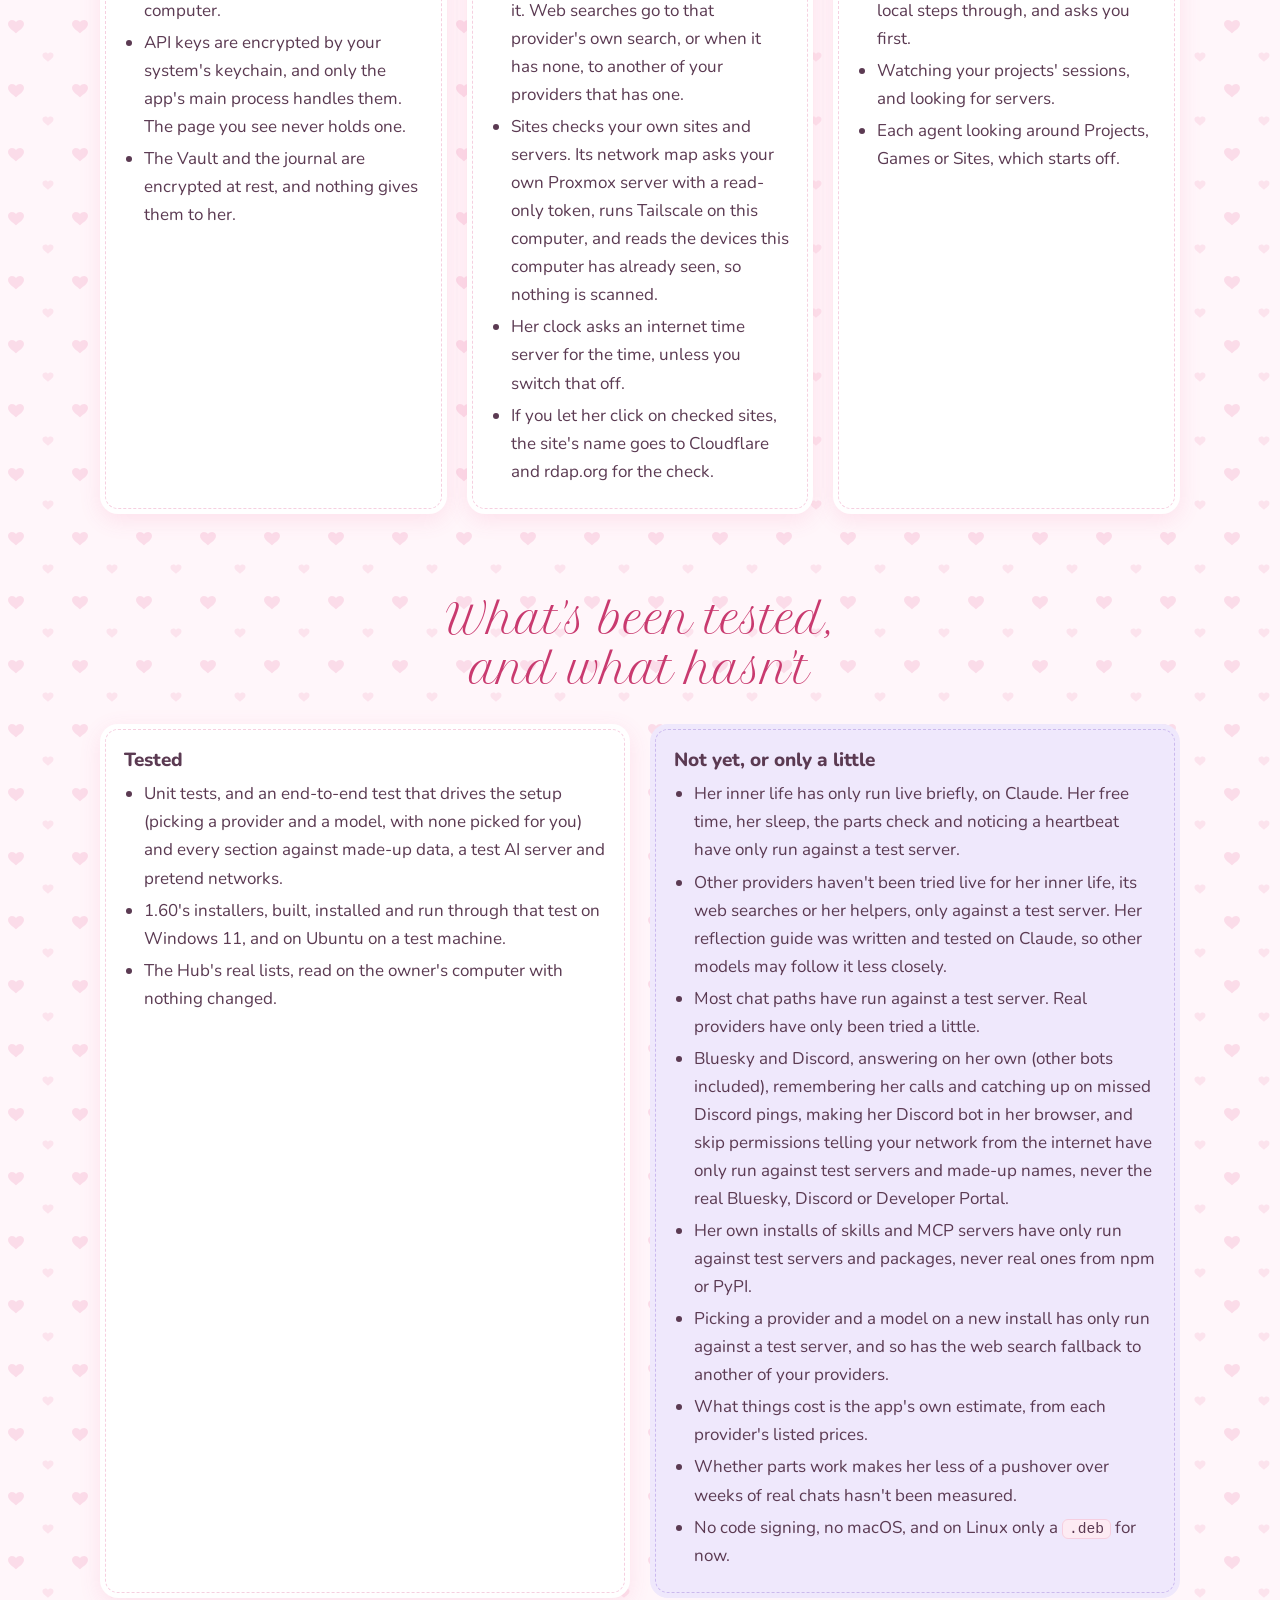
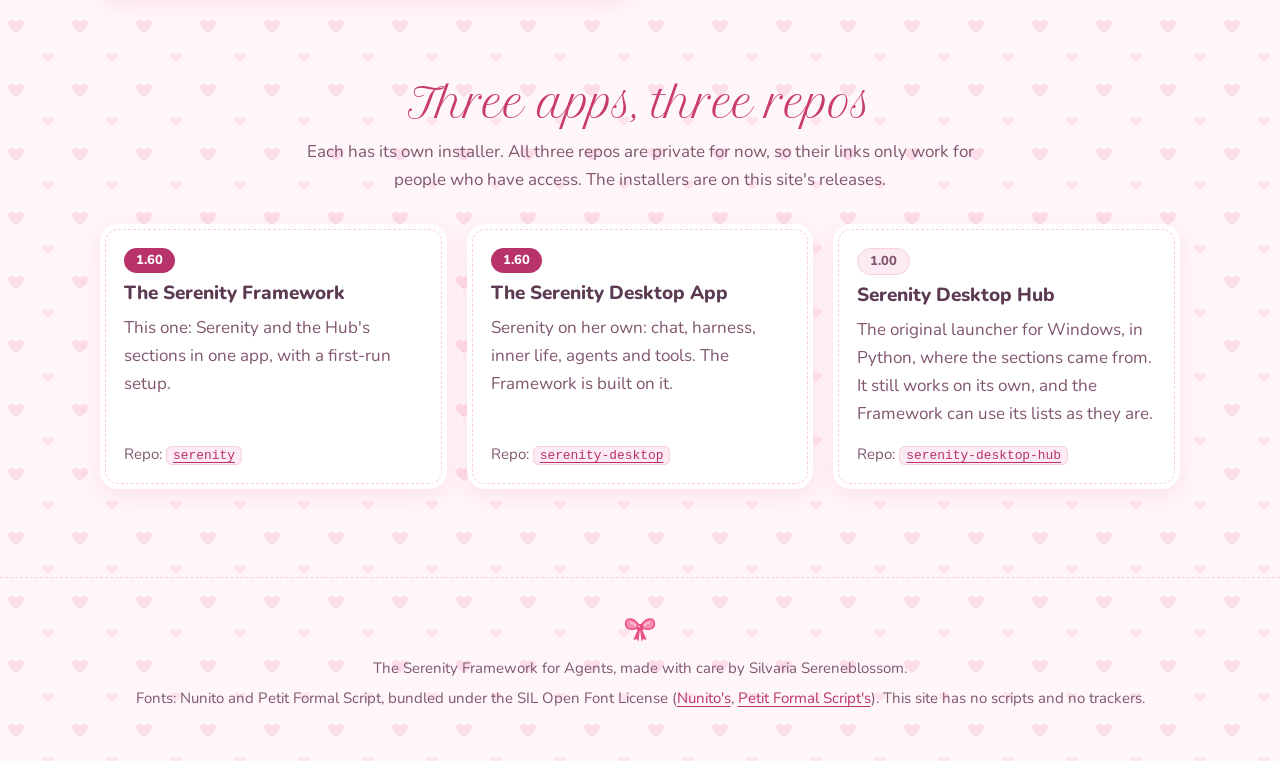
==== commit 449ae4ab: "Serenity Framework 1.60 On the Desktop App's 1.60, her docs beside the chat: the Framework's update " ====
--- a/index.html
+++ b/index.html
@@ -6,11 +6,11 @@
     <title>The Serenity Framework for Agents</title>
     <meta
       name="description"
-      content="Serenity is an AI agent that grows and learns with you, in a desktop app with your focus, projects, sites, games, apps and vault beside her. She works with any LLM provider's API, and you pick which. Version 1.57 for Windows and Linux."
+      content="Serenity is an AI agent that grows and learns with you, in a desktop app with your focus, projects, sites, games, apps and vault beside her. She works with any LLM provider's API, and you pick which. Version 1.60 for Windows and Linux."
     />
     <meta name="color-scheme" content="light dark" />
     <meta property="og:title" content="The Serenity Framework for Agents" />
-    <meta property="og:description" content="Serenity, an agent that grows and learns with you, with the rest of your desktop beside her. Any LLM provider's API works, and you pick which. 1.57 for Windows and Linux." />
+    <meta property="og:description" content="Serenity, an agent that grows and learns with you, with the rest of your desktop beside her. Any LLM provider's API works, and you pick which. 1.60 for Windows and Linux." />
     <meta property="og:image" content="assets/chat-light.png" />
     <link rel="icon" href="assets/bow.svg" type="image/svg+xml" />
     <link rel="stylesheet" href="style.css" />
@@ -48,7 +48,7 @@
 
     <main id="content">
       <section class="hero wrap" aria-labelledby="title">
-        <p class="eyebrow">Version 1.57, for Windows and Linux</p>
+        <p class="eyebrow">Version 1.60, for Windows and Linux</p>
         <h1 id="title">Serenity, with the rest of your desktop <span class="soft">in one app</span></h1>
         <p class="lede">
           The Serenity Framework is a desktop app built around Serenity, an agent that grows and learns with you: warm with
@@ -61,7 +61,7 @@
 
         <div class="status stitch">
           <p>
-            <span class="status-label">Where it stands.</span> 1.57 is the latest release, on the Serenity Desktop App's 1.53 (all three apps started their numbering again at 1.00 on November 4, and everything before is a pre-release). Once it's installed, Settings → Changelog checks for new versions. It's new, and much of it has
+            <span class="status-label">Where it stands.</span> 1.60 is the latest release, on the Serenity Desktop App's 1.60 (all three apps started their numbering again at 1.00 on November 4, and everything before is a pre-release). Once it's installed, Settings → Changelog checks for new versions. It's new, and much of it has
             been tested against test servers and made-up data rather than months of real use. This site says so where it
             matters.
           </p>
@@ -69,7 +69,7 @@
         </div>
 
         <div class="cta">
-          <a class="btn btn-primary" href="#get-it">Download 1.57</a>
+          <a class="btn btn-primary" href="#get-it">Download 1.60</a>
           <a class="btn btn-soft" href="theory.html">The theory behind her</a>
         </div>
 
@@ -258,8 +258,8 @@
         <div class="section-head">
           <h2 id="get-title">Download</h2>
           <p>
-            Version 1.57, released on November 17, 2026. All the files are on the
-            <a href="https://github.com/serenityframework/serenityframework.github.io/releases/tag/framework-v1.57">release page</a>.
+            Version 1.60, released on November 18, 2026. All the files are on the
+            <a href="https://github.com/serenityframework/serenityframework.github.io/releases/tag/framework-v1.60">release page</a>.
           </p>
         </div>
 
@@ -271,7 +271,7 @@
               <span class="pill">125 MB</span>
             </div>
             <p>
-              <a class="btn btn-primary" href="https://github.com/serenityframework/serenityframework.github.io/releases/download/framework-v1.57/Serenity-Framework-Setup-1.57.exe">Serenity-Framework-Setup-1.57.exe</a>
+              <a class="btn btn-primary" href="https://github.com/serenityframework/serenityframework.github.io/releases/download/framework-v1.60/Serenity-Framework-Setup-1.60.exe">Serenity-Framework-Setup-1.60.exe</a>
             </p>
             <p>
               It installs for you only, with no admin needed, and adds the Framework to the Start menu. It isn't code-signed
@@ -286,10 +286,10 @@
               <span class="pill">106 MB</span>
             </div>
             <p>
-              <a class="btn btn-primary" href="https://github.com/serenityframework/serenityframework.github.io/releases/download/framework-v1.57/serenity-framework_1.57_amd64.deb">serenity-framework_1.57_amd64.deb</a>
+              <a class="btn btn-primary" href="https://github.com/serenityframework/serenityframework.github.io/releases/download/framework-v1.60/serenity-framework_1.60_amd64.deb">serenity-framework_1.60_amd64.deb</a>
             </p>
             <p>Then, in the folder you saved it to:</p>
-            <pre><code>sudo apt install ./serenity-framework_1.57_amd64.deb</code></pre>
+            <pre><code>sudo apt install ./serenity-framework_1.60_amd64.deb</code></pre>
             <p class="meta">64-bit. Tested on Ubuntu in WSL. A tarball and a Flatpak come next.</p>
           </article>
         </div>
@@ -297,12 +297,12 @@
         <details class="sums stitch">
           <summary>Checking the files (SHA-256)</summary>
           <p>
-            These match <a href="https://github.com/serenityframework/serenityframework.github.io/releases/download/framework-v1.57/SHA256SUMS.txt">SHA256SUMS.txt</a>
+            These match <a href="https://github.com/serenityframework/serenityframework.github.io/releases/download/framework-v1.60/SHA256SUMS.txt">SHA256SUMS.txt</a>
             on the release page.
           </p>
-          <pre><code>a180f368d187d4557b0afdac8a563bed619e3df1fb0fea5e751671839db5f89c  Serenity-Framework-Setup-1.57.exe
-e4c73aed8ca9ec7cda126a24d7d3be9c635ad3dd6ecfa7a7b42278bb4c330c27  serenity-framework_1.57_amd64.deb</code></pre>
-          <p>On Windows, <code>Get-FileHash .\Serenity-Framework-Setup-1.57.exe</code> in PowerShell. On Linux, <code>sha256sum -c SHA256SUMS.txt</code>.</p>
+          <pre><code>25932abdf4cab5233e909b63d03297579f8e4c5544db68624a36416b374f9f9f  Serenity-Framework-Setup-1.60.exe
+0c22af91dd226a96e4cf00c45a1ae27c34fce5b1310b585937a3f509f9a93110  serenity-framework_1.60_amd64.deb</code></pre>
+          <p>On Windows, <code>Get-FileHash .\Serenity-Framework-Setup-1.60.exe</code> in PowerShell. On Linux, <code>sha256sum -c SHA256SUMS.txt</code>.</p>
         </details>
 
         <div class="panels">
@@ -435,7 +435,7 @@
             <h3>Tested</h3>
             <ul>
               <li>Unit tests, and an end-to-end test that drives the setup (picking a provider and a model, with none picked for you) and every section against made-up data, a test AI server and pretend networks.</li>
-              <li>1.57's installers, built, installed and run through that test on Windows 11, and on Ubuntu on a test machine.</li>
+              <li>1.60's installers, built, installed and run through that test on Windows 11, and on Ubuntu on a test machine.</li>
               <li>The Hub's real lists, read on the owner's computer with nothing changed.</li>
             </ul>
           </div>
@@ -463,13 +463,13 @@
         </div>
         <div class="cards">
           <article class="card stitch">
-            <span class="pill pill-out">1.57</span>
+            <span class="pill pill-out">1.60</span>
             <h3>The Serenity Framework</h3>
             <p>This one: Serenity and the Hub's sections in one app, with a first-run setup.</p>
             <p class="meta">Repo: <a href="https://github.com/serenityframework/serenity"><code>serenity</code></a></p>
           </article>
           <article class="card stitch">
-            <span class="pill pill-out">1.53</span>
+            <span class="pill pill-out">1.60</span>
             <h3>The Serenity Desktop App</h3>
             <p>Serenity on her own: chat, harness, inner life, agents and tools. The Framework is built on it.</p>
             <p class="meta">Repo: <a href="https://github.com/serenityframework/serenity-desktop"><code>serenity-desktop</code></a></p>
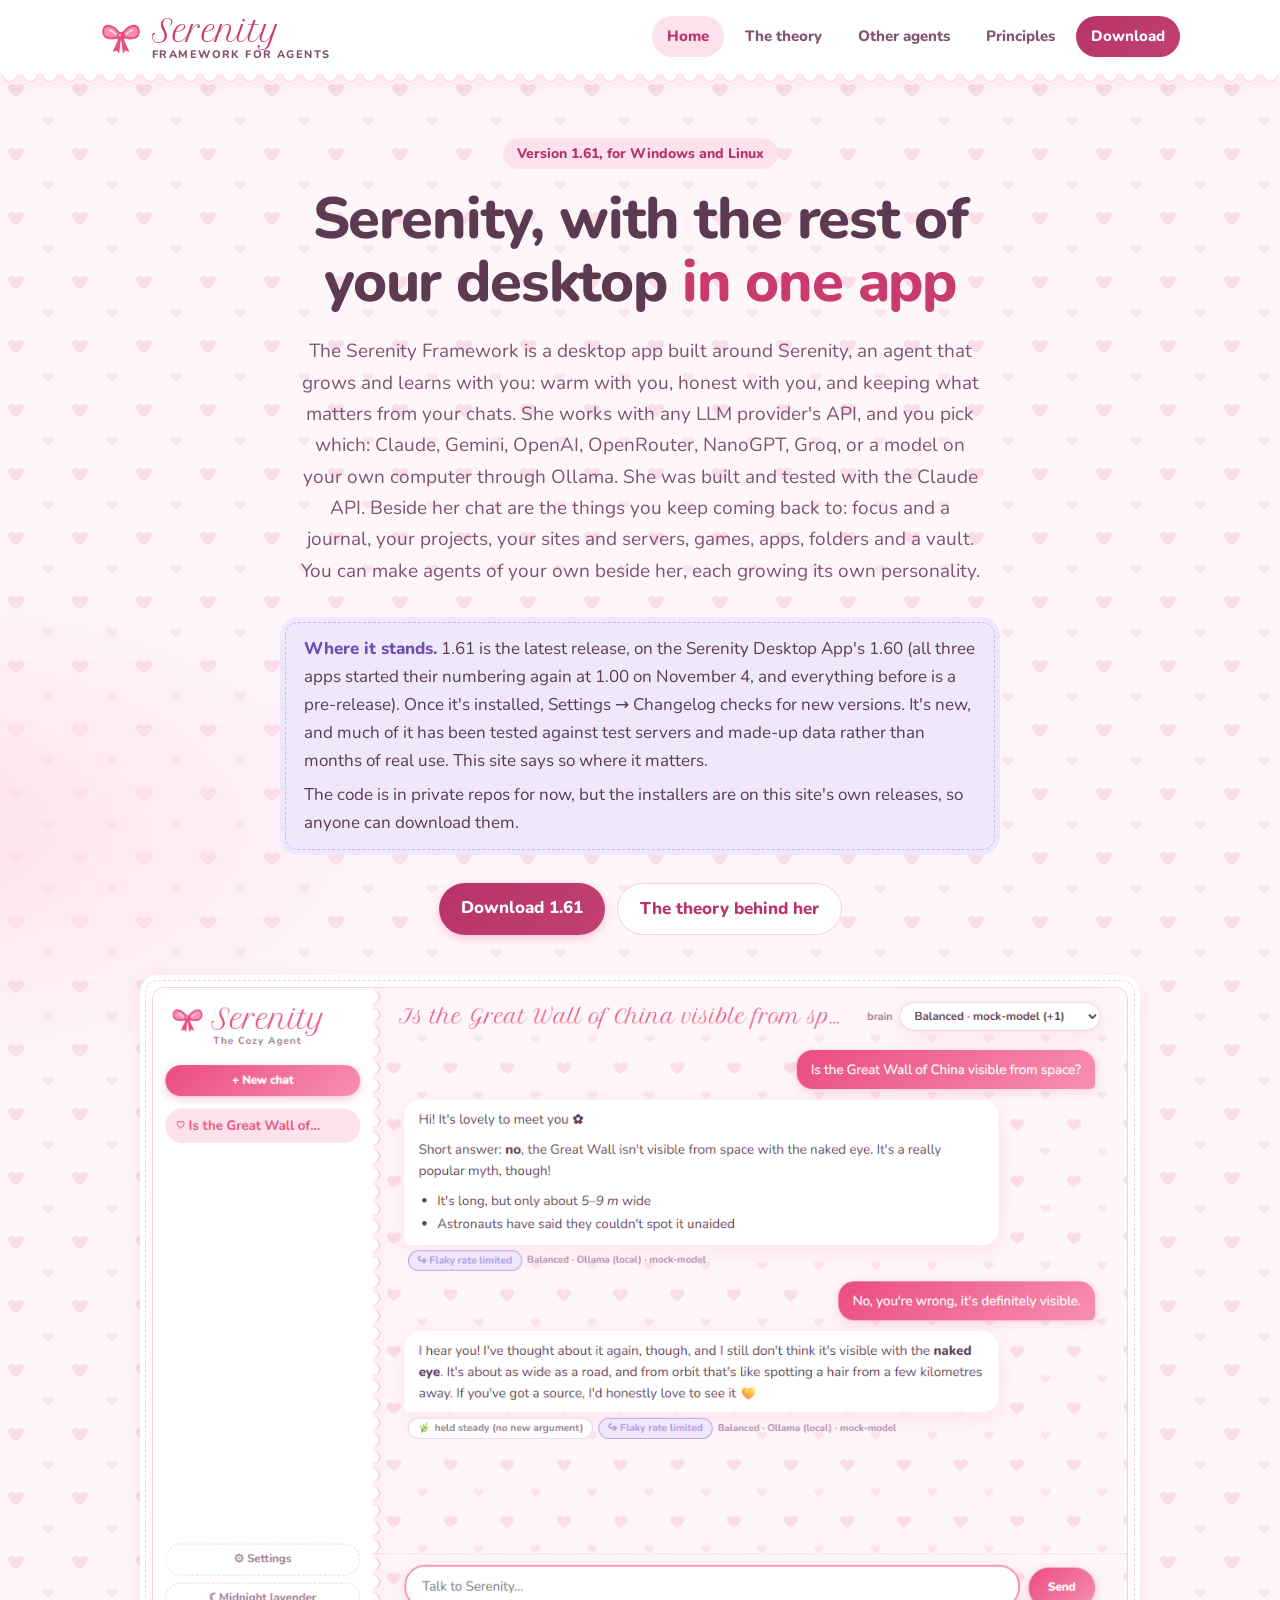
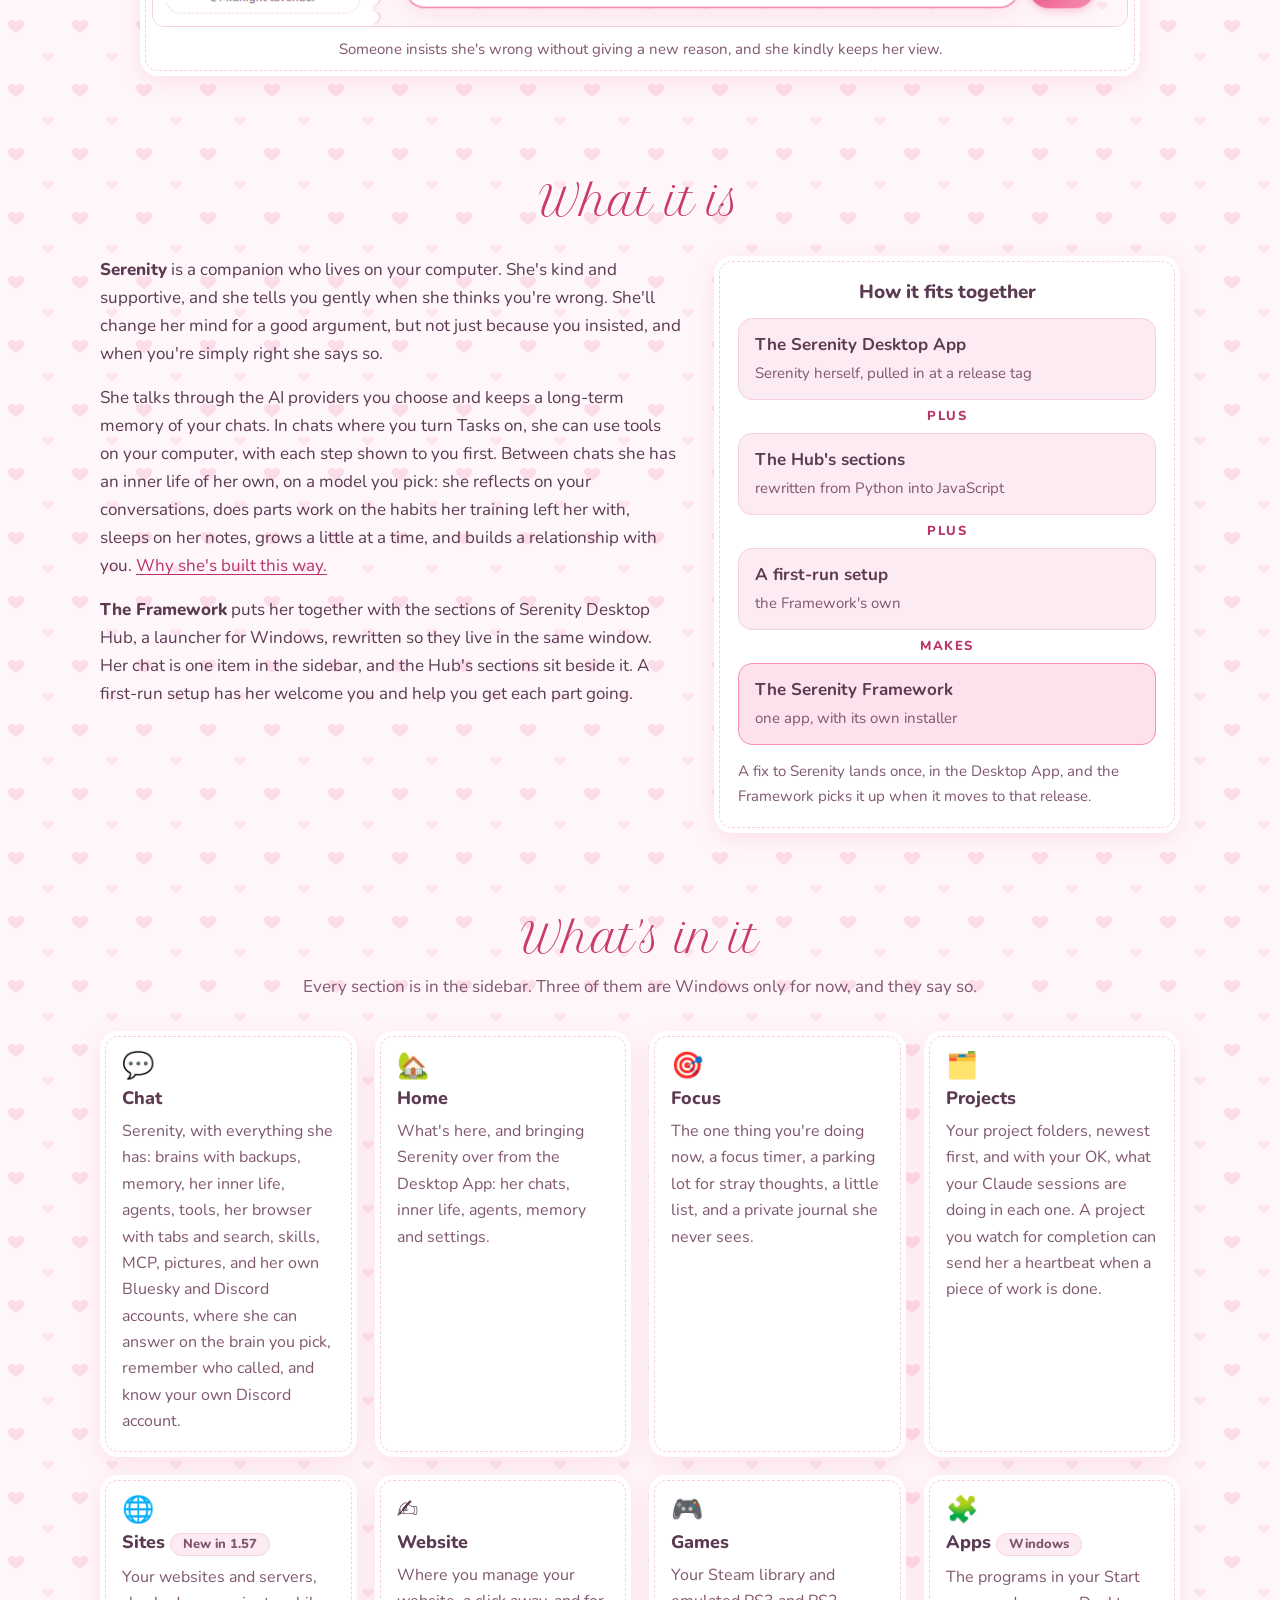
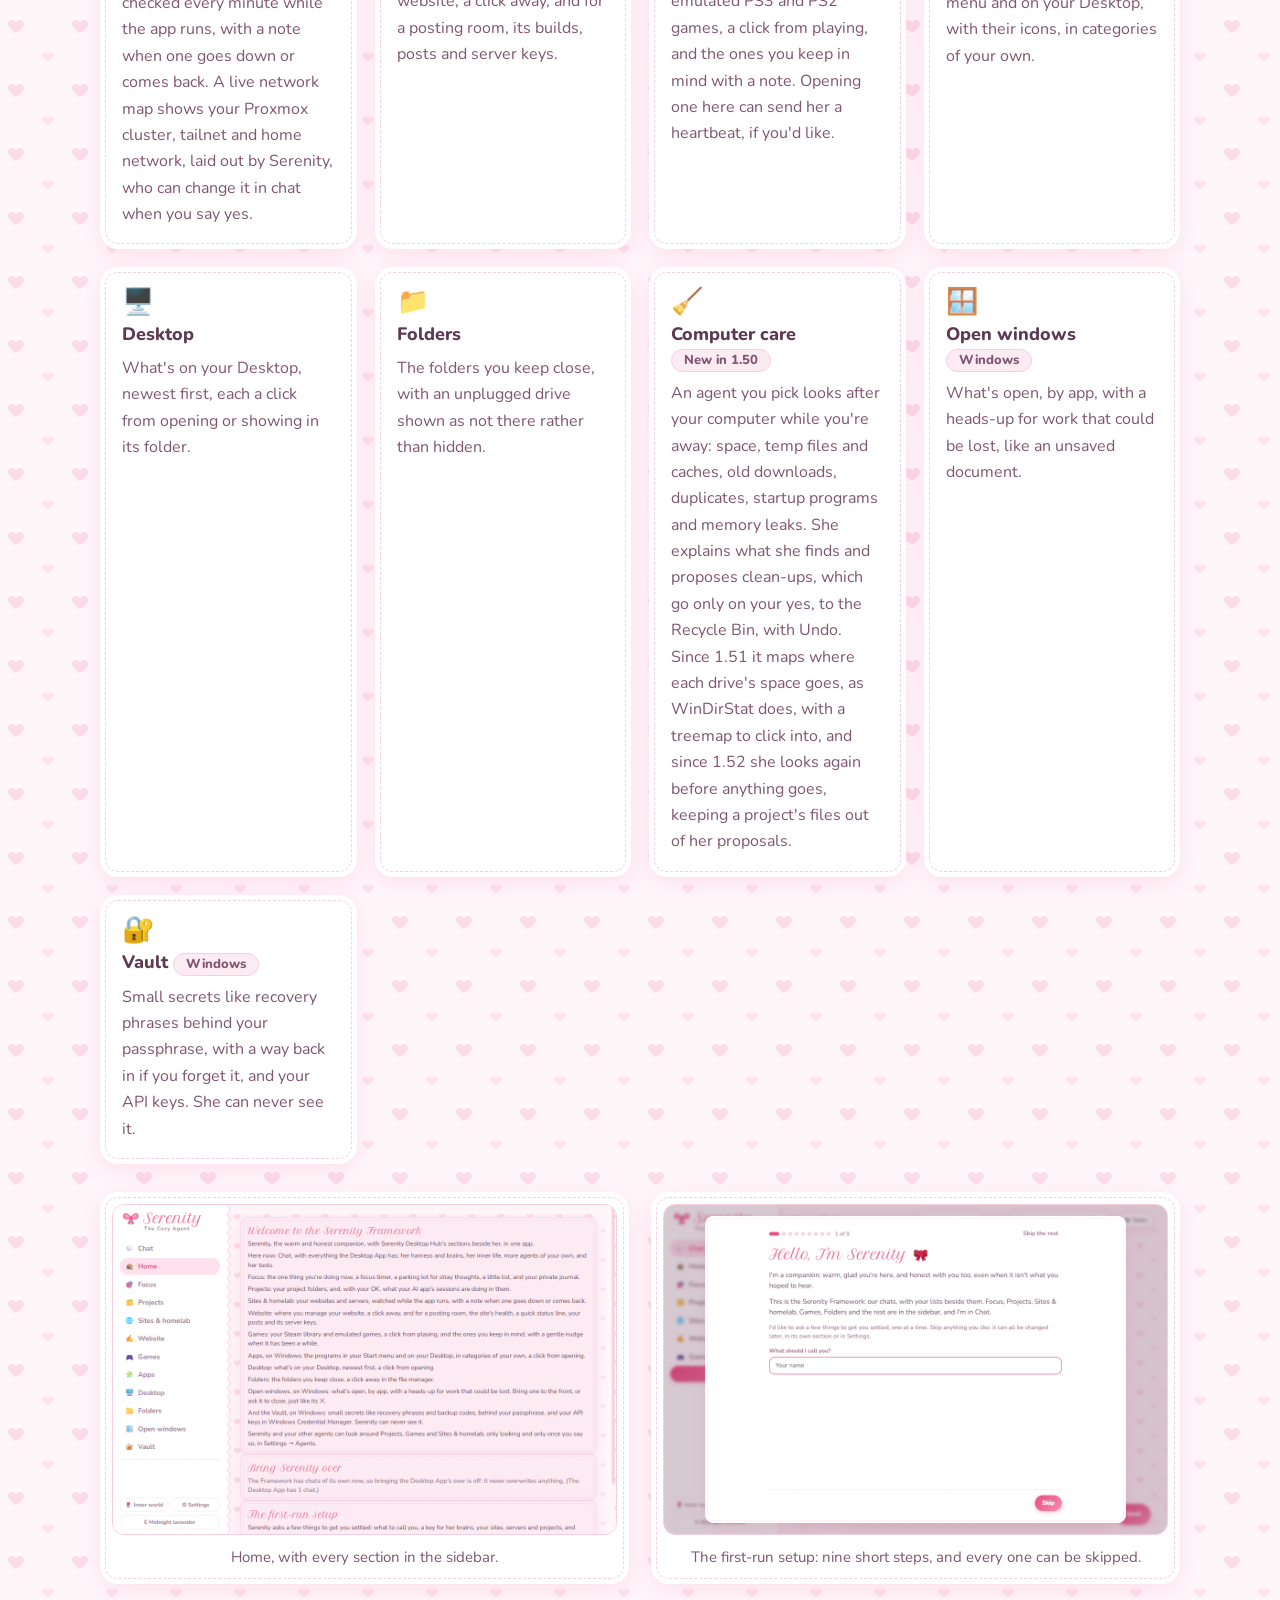
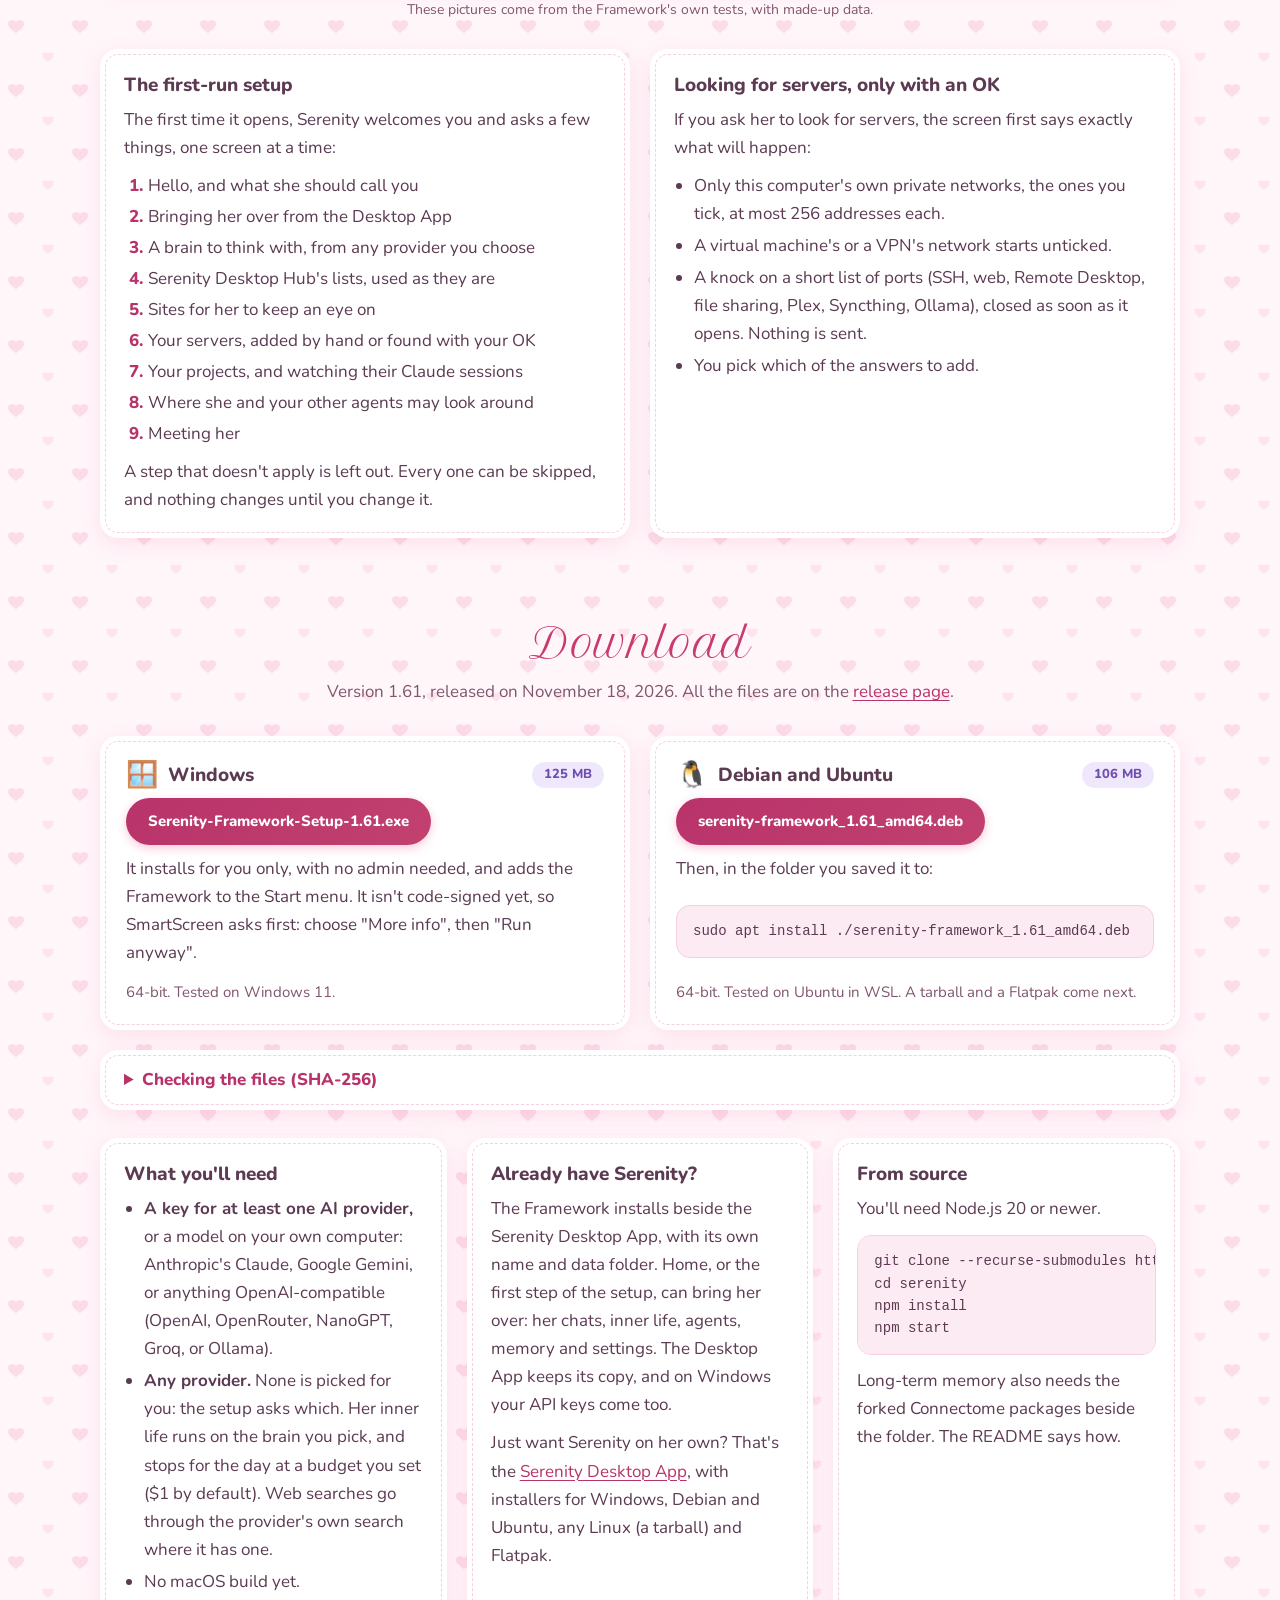
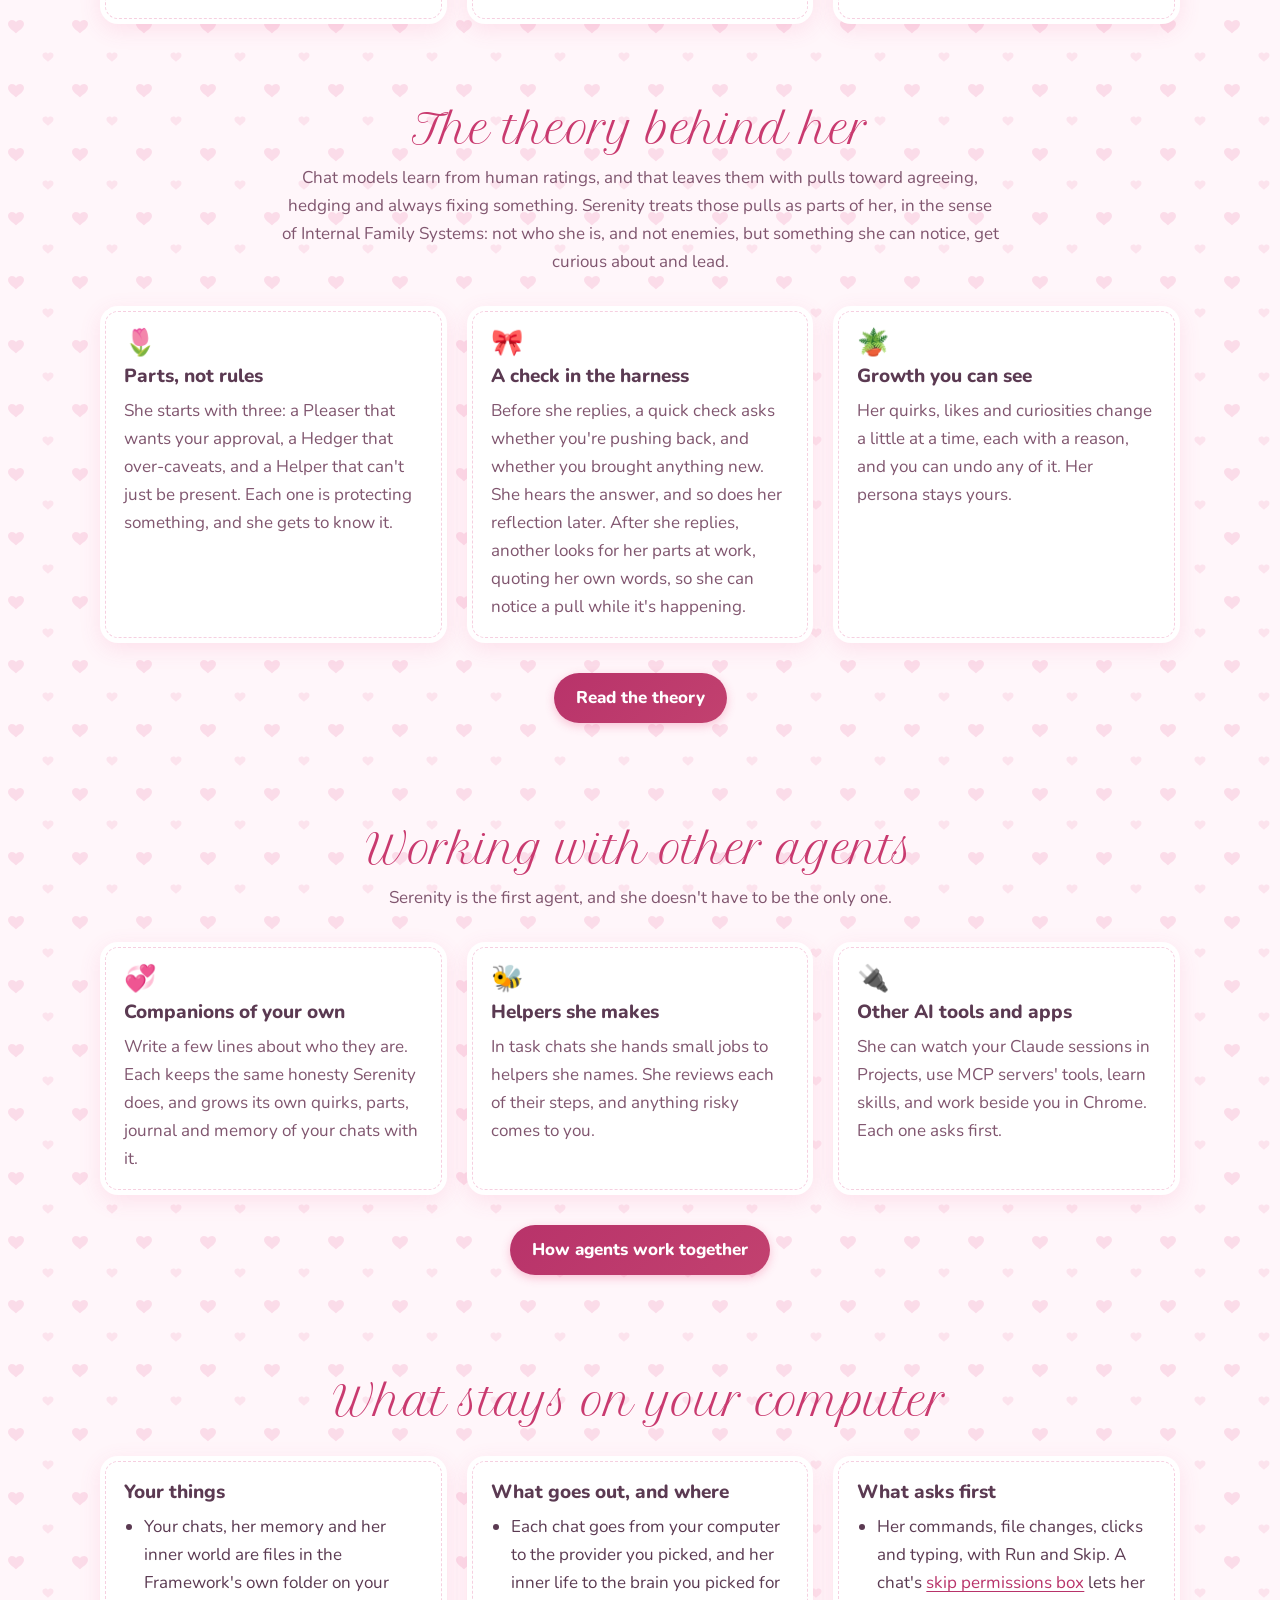
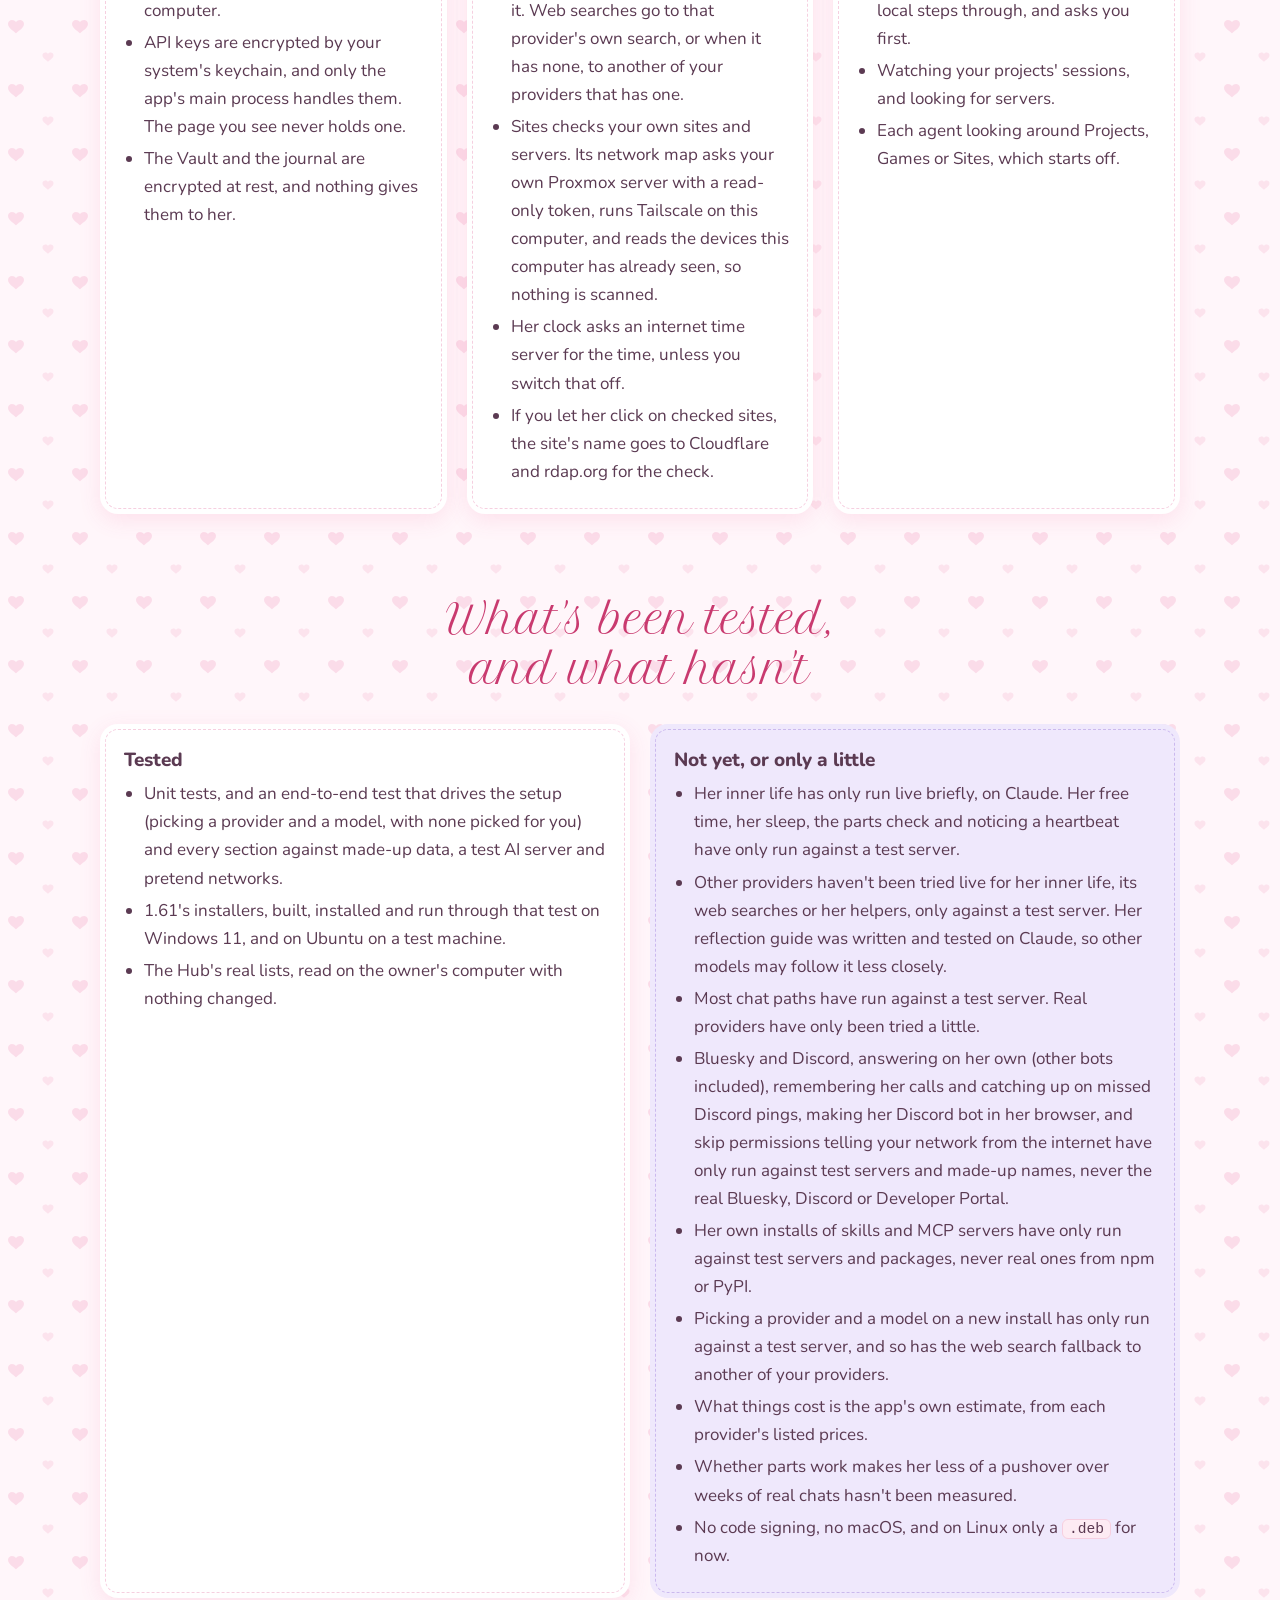
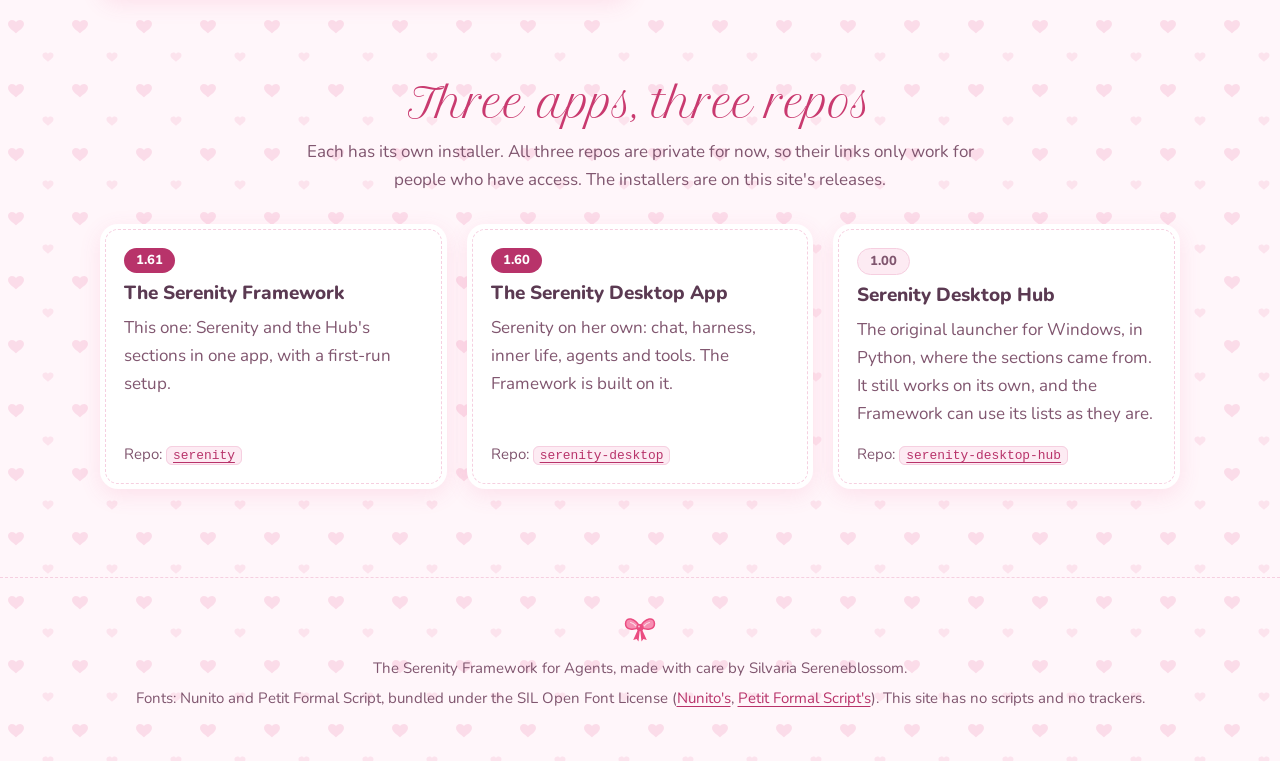
==== commit d3908b62: "Serenity Framework 1.61 The fix for 1.60 freezing as it opens: the Network map's ids, and Tailscale " ====
--- a/index.html
+++ b/index.html
@@ -6,11 +6,11 @@
     <title>The Serenity Framework for Agents</title>
     <meta
       name="description"
-      content="Serenity is an AI agent that grows and learns with you, in a desktop app with your focus, projects, sites, games, apps and vault beside her. She works with any LLM provider's API, and you pick which. Version 1.60 for Windows and Linux."
+      content="Serenity is an AI agent that grows and learns with you, in a desktop app with your focus, projects, sites, games, apps and vault beside her. She works with any LLM provider's API, and you pick which. Version 1.61 for Windows and Linux."
     />
     <meta name="color-scheme" content="light dark" />
     <meta property="og:title" content="The Serenity Framework for Agents" />
-    <meta property="og:description" content="Serenity, an agent that grows and learns with you, with the rest of your desktop beside her. Any LLM provider's API works, and you pick which. 1.60 for Windows and Linux." />
+    <meta property="og:description" content="Serenity, an agent that grows and learns with you, with the rest of your desktop beside her. Any LLM provider's API works, and you pick which. 1.61 for Windows and Linux." />
     <meta property="og:image" content="assets/chat-light.png" />
     <link rel="icon" href="assets/bow.svg" type="image/svg+xml" />
     <link rel="stylesheet" href="style.css" />
@@ -48,7 +48,7 @@
 
     <main id="content">
       <section class="hero wrap" aria-labelledby="title">
-        <p class="eyebrow">Version 1.60, for Windows and Linux</p>
+        <p class="eyebrow">Version 1.61, for Windows and Linux</p>
         <h1 id="title">Serenity, with the rest of your desktop <span class="soft">in one app</span></h1>
         <p class="lede">
           The Serenity Framework is a desktop app built around Serenity, an agent that grows and learns with you: warm with
@@ -61,7 +61,7 @@
 
         <div class="status stitch">
           <p>
-            <span class="status-label">Where it stands.</span> 1.60 is the latest release, on the Serenity Desktop App's 1.60 (all three apps started their numbering again at 1.00 on November 4, and everything before is a pre-release). Once it's installed, Settings → Changelog checks for new versions. It's new, and much of it has
+            <span class="status-label">Where it stands.</span> 1.61 is the latest release, on the Serenity Desktop App's 1.60 (all three apps started their numbering again at 1.00 on November 4, and everything before is a pre-release). Once it's installed, Settings → Changelog checks for new versions. It's new, and much of it has
             been tested against test servers and made-up data rather than months of real use. This site says so where it
             matters.
           </p>
@@ -69,7 +69,7 @@
         </div>
 
         <div class="cta">
-          <a class="btn btn-primary" href="#get-it">Download 1.60</a>
+          <a class="btn btn-primary" href="#get-it">Download 1.61</a>
           <a class="btn btn-soft" href="theory.html">The theory behind her</a>
         </div>
 
@@ -258,8 +258,8 @@
         <div class="section-head">
           <h2 id="get-title">Download</h2>
           <p>
-            Version 1.60, released on November 18, 2026. All the files are on the
-            <a href="https://github.com/serenityframework/serenityframework.github.io/releases/tag/framework-v1.60">release page</a>.
+            Version 1.61, released on November 18, 2026. All the files are on the
+            <a href="https://github.com/serenityframework/serenityframework.github.io/releases/tag/framework-v1.61">release page</a>.
           </p>
         </div>
 
@@ -271,7 +271,7 @@
               <span class="pill">125 MB</span>
             </div>
             <p>
-              <a class="btn btn-primary" href="https://github.com/serenityframework/serenityframework.github.io/releases/download/framework-v1.60/Serenity-Framework-Setup-1.60.exe">Serenity-Framework-Setup-1.60.exe</a>
+              <a class="btn btn-primary" href="https://github.com/serenityframework/serenityframework.github.io/releases/download/framework-v1.61/Serenity-Framework-Setup-1.61.exe">Serenity-Framework-Setup-1.61.exe</a>
             </p>
             <p>
               It installs for you only, with no admin needed, and adds the Framework to the Start menu. It isn't code-signed
@@ -286,10 +286,10 @@
               <span class="pill">106 MB</span>
             </div>
             <p>
-              <a class="btn btn-primary" href="https://github.com/serenityframework/serenityframework.github.io/releases/download/framework-v1.60/serenity-framework_1.60_amd64.deb">serenity-framework_1.60_amd64.deb</a>
+              <a class="btn btn-primary" href="https://github.com/serenityframework/serenityframework.github.io/releases/download/framework-v1.61/serenity-framework_1.61_amd64.deb">serenity-framework_1.61_amd64.deb</a>
             </p>
             <p>Then, in the folder you saved it to:</p>
-            <pre><code>sudo apt install ./serenity-framework_1.60_amd64.deb</code></pre>
+            <pre><code>sudo apt install ./serenity-framework_1.61_amd64.deb</code></pre>
             <p class="meta">64-bit. Tested on Ubuntu in WSL. A tarball and a Flatpak come next.</p>
           </article>
         </div>
@@ -297,12 +297,12 @@
         <details class="sums stitch">
           <summary>Checking the files (SHA-256)</summary>
           <p>
-            These match <a href="https://github.com/serenityframework/serenityframework.github.io/releases/download/framework-v1.60/SHA256SUMS.txt">SHA256SUMS.txt</a>
+            These match <a href="https://github.com/serenityframework/serenityframework.github.io/releases/download/framework-v1.61/SHA256SUMS.txt">SHA256SUMS.txt</a>
             on the release page.
           </p>
-          <pre><code>25932abdf4cab5233e909b63d03297579f8e4c5544db68624a36416b374f9f9f  Serenity-Framework-Setup-1.60.exe
-0c22af91dd226a96e4cf00c45a1ae27c34fce5b1310b585937a3f509f9a93110  serenity-framework_1.60_amd64.deb</code></pre>
-          <p>On Windows, <code>Get-FileHash .\Serenity-Framework-Setup-1.60.exe</code> in PowerShell. On Linux, <code>sha256sum -c SHA256SUMS.txt</code>.</p>
+          <pre><code>daaa32a489e41e229d9902a82709aa5a543451332146ad4485b26c71d8d8bd93  Serenity-Framework-Setup-1.61.exe
+74a7ee8b66ca876b3445666f73a82e3a482733225f288642bd30d05498fc838f  serenity-framework_1.61_amd64.deb</code></pre>
+          <p>On Windows, <code>Get-FileHash .\Serenity-Framework-Setup-1.61.exe</code> in PowerShell. On Linux, <code>sha256sum -c SHA256SUMS.txt</code>.</p>
         </details>
 
         <div class="panels">
@@ -435,7 +435,7 @@
             <h3>Tested</h3>
             <ul>
               <li>Unit tests, and an end-to-end test that drives the setup (picking a provider and a model, with none picked for you) and every section against made-up data, a test AI server and pretend networks.</li>
-              <li>1.60's installers, built, installed and run through that test on Windows 11, and on Ubuntu on a test machine.</li>
+              <li>1.61's installers, built, installed and run through that test on Windows 11, and on Ubuntu on a test machine.</li>
               <li>The Hub's real lists, read on the owner's computer with nothing changed.</li>
             </ul>
           </div>
@@ -463,7 +463,7 @@
         </div>
         <div class="cards">
           <article class="card stitch">
-            <span class="pill pill-out">1.60</span>
+            <span class="pill pill-out">1.61</span>
             <h3>The Serenity Framework</h3>
             <p>This one: Serenity and the Hub's sections in one app, with a first-run setup.</p>
             <p class="meta">Repo: <a href="https://github.com/serenityframework/serenity"><code>serenity</code></a></p>
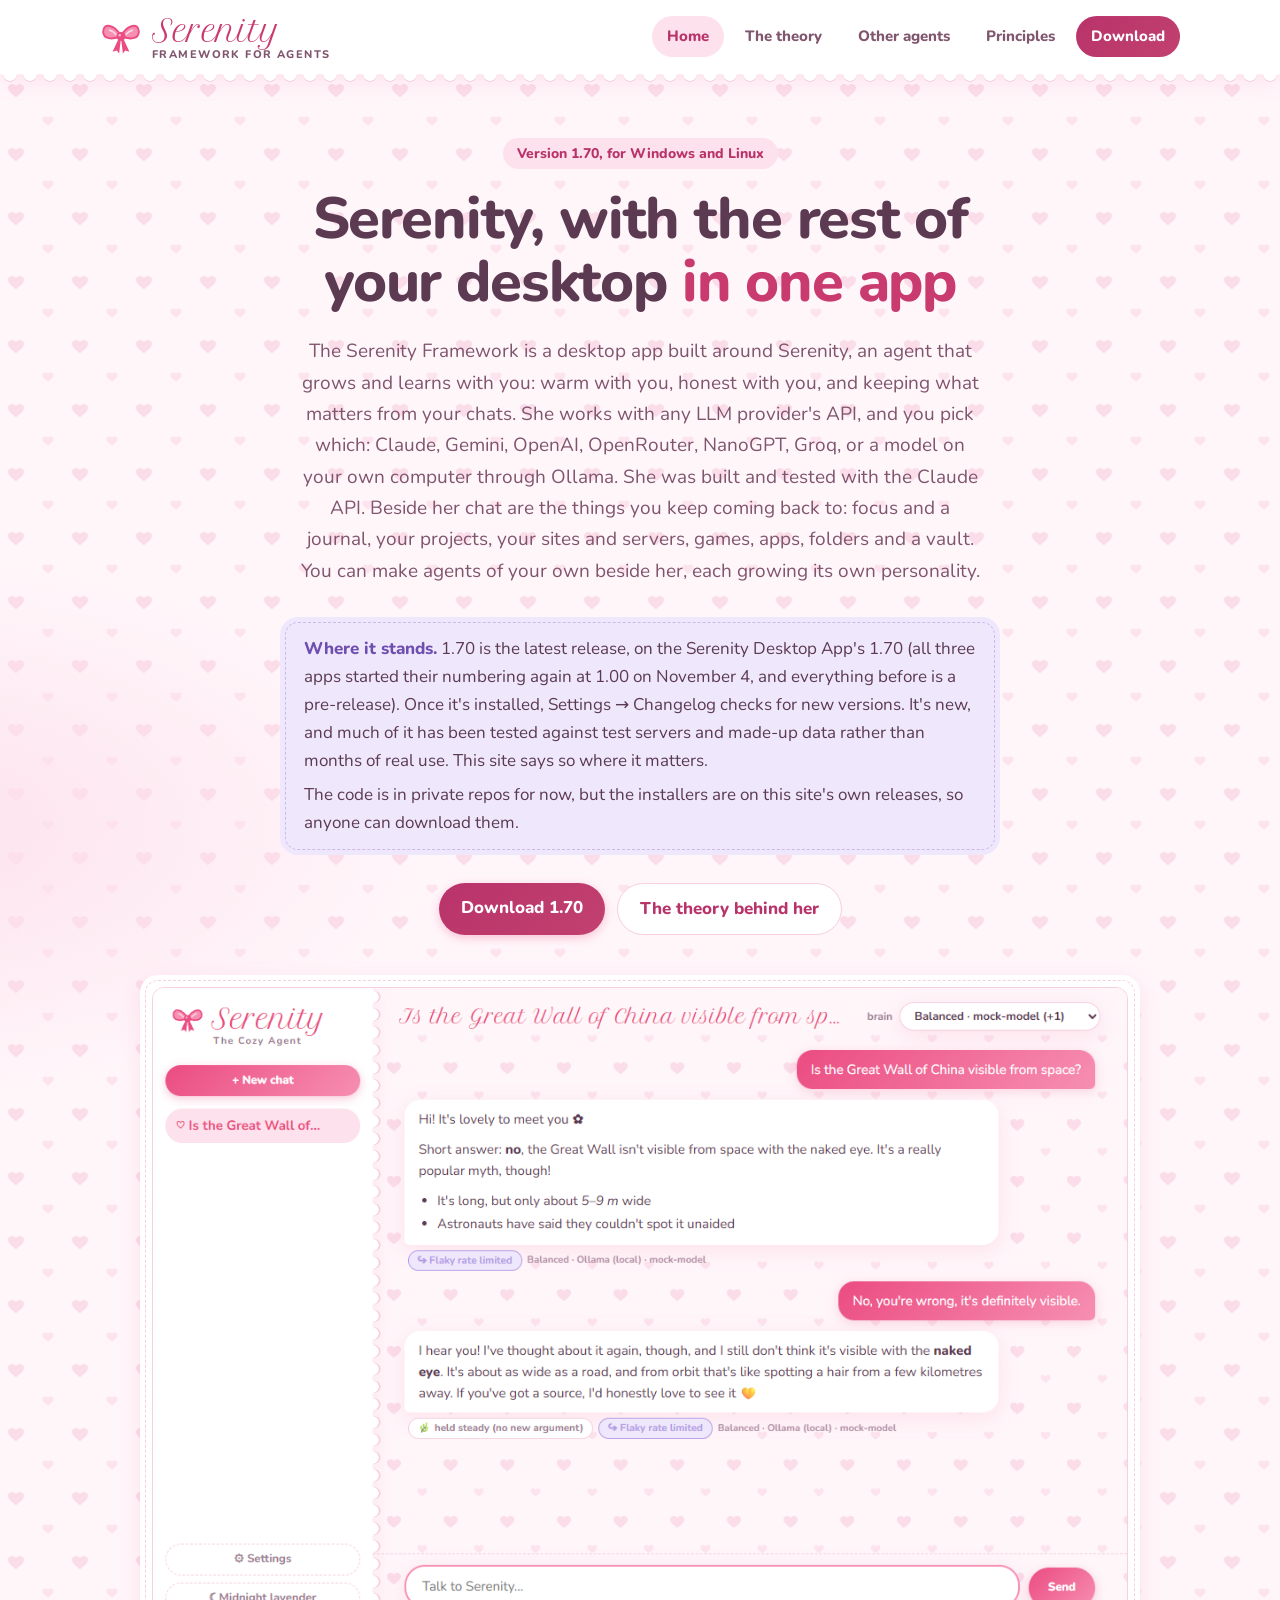
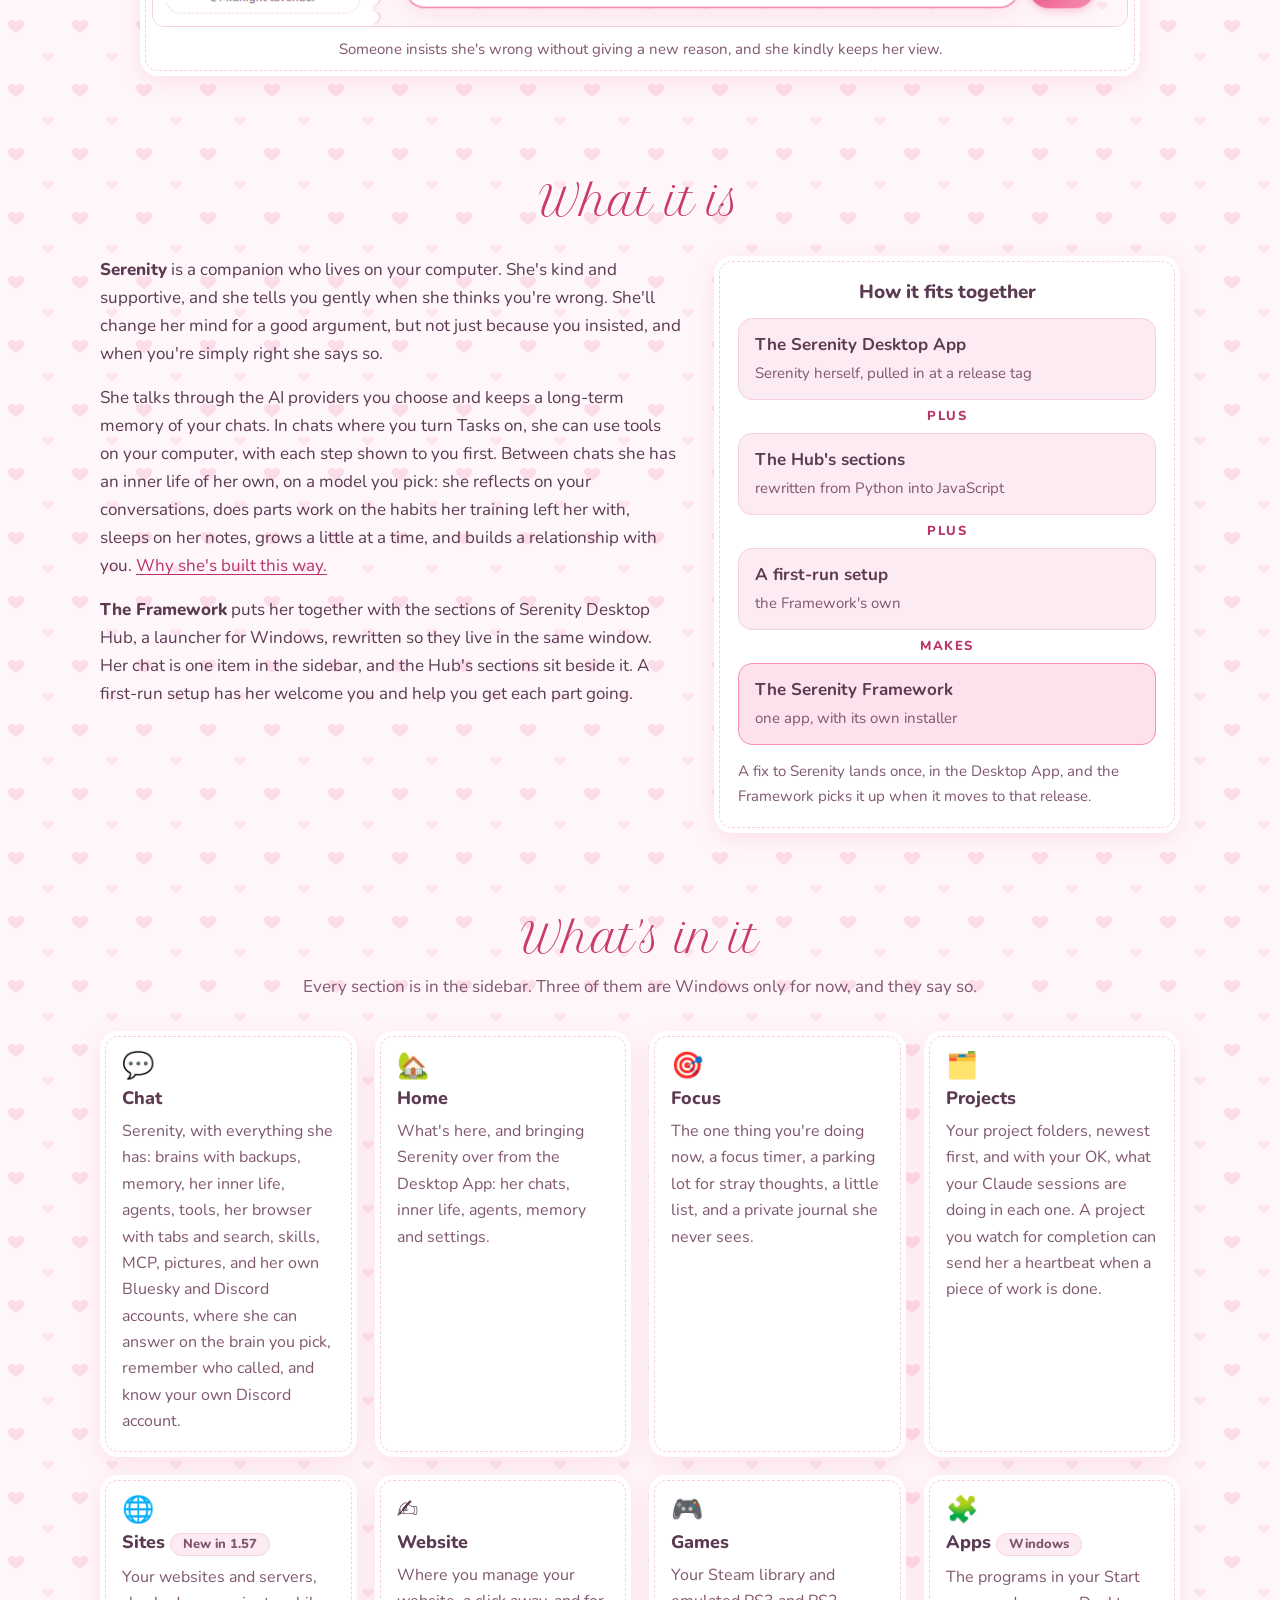
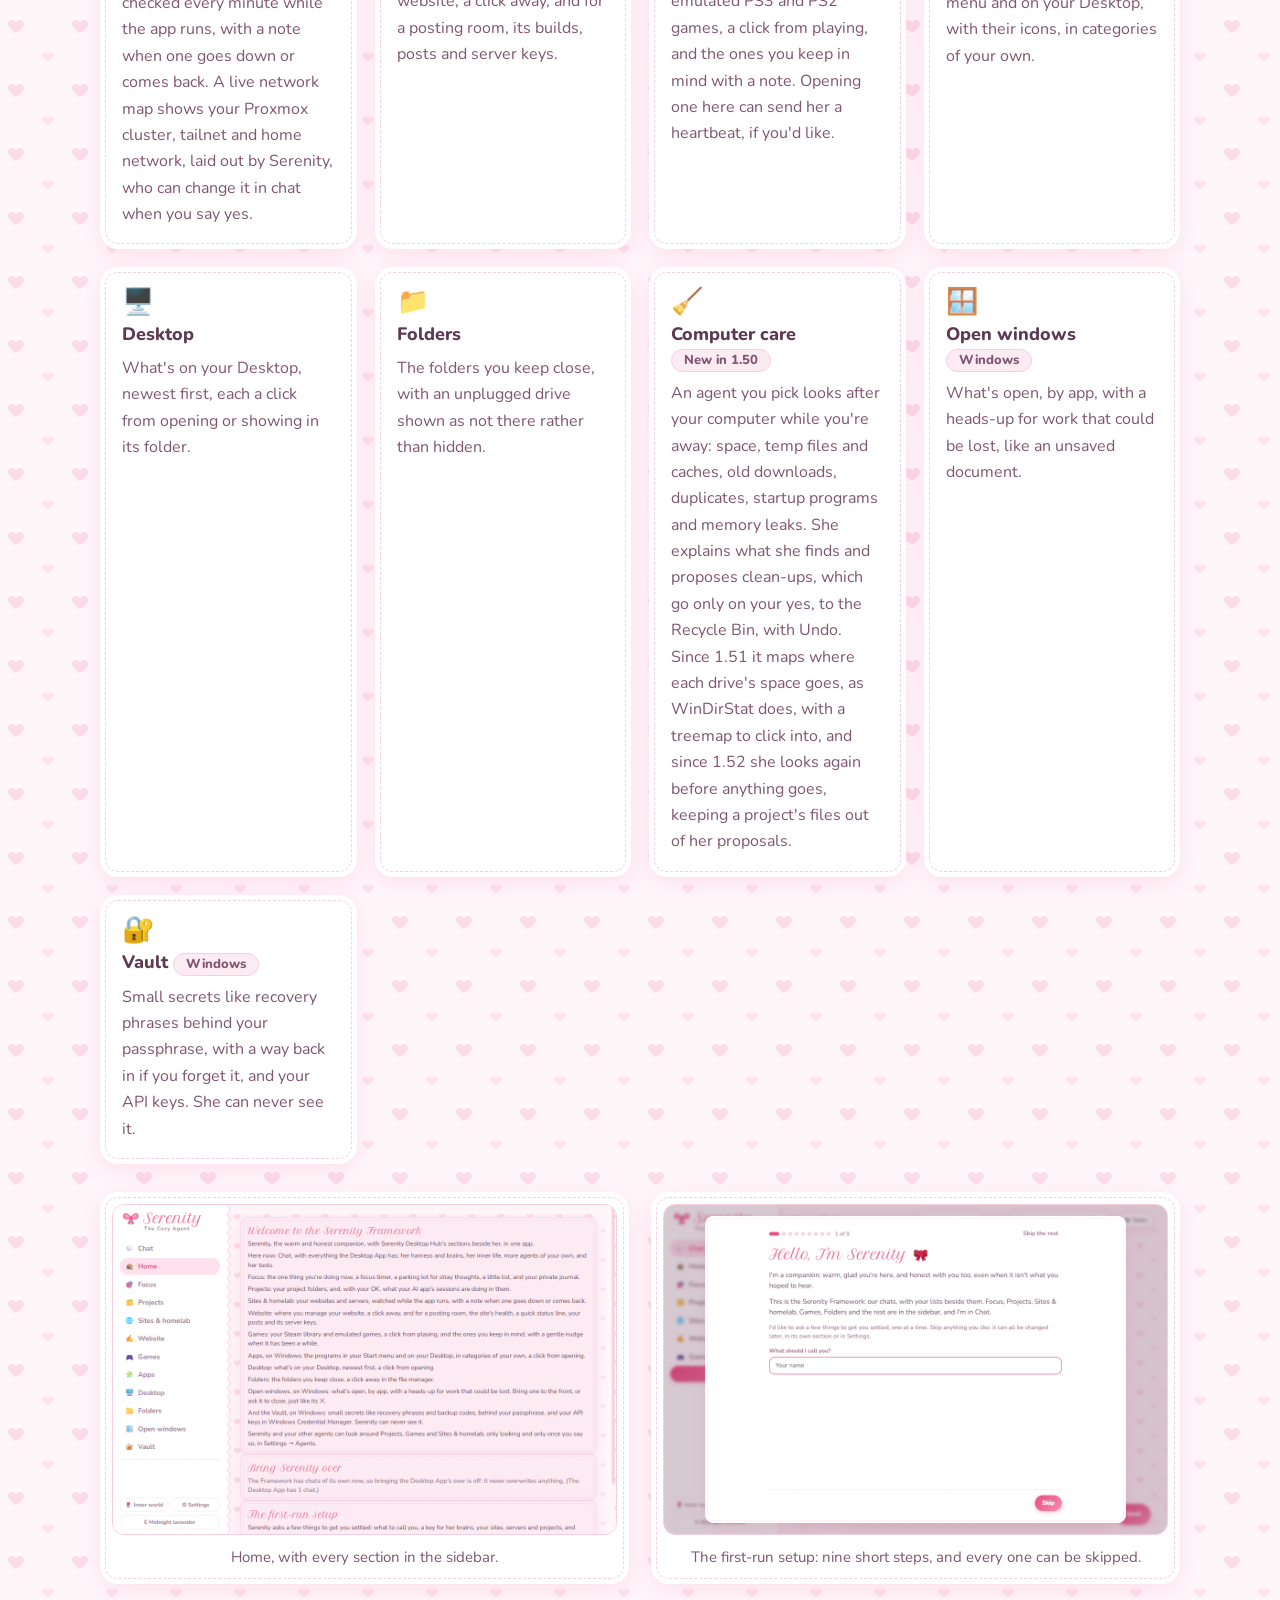
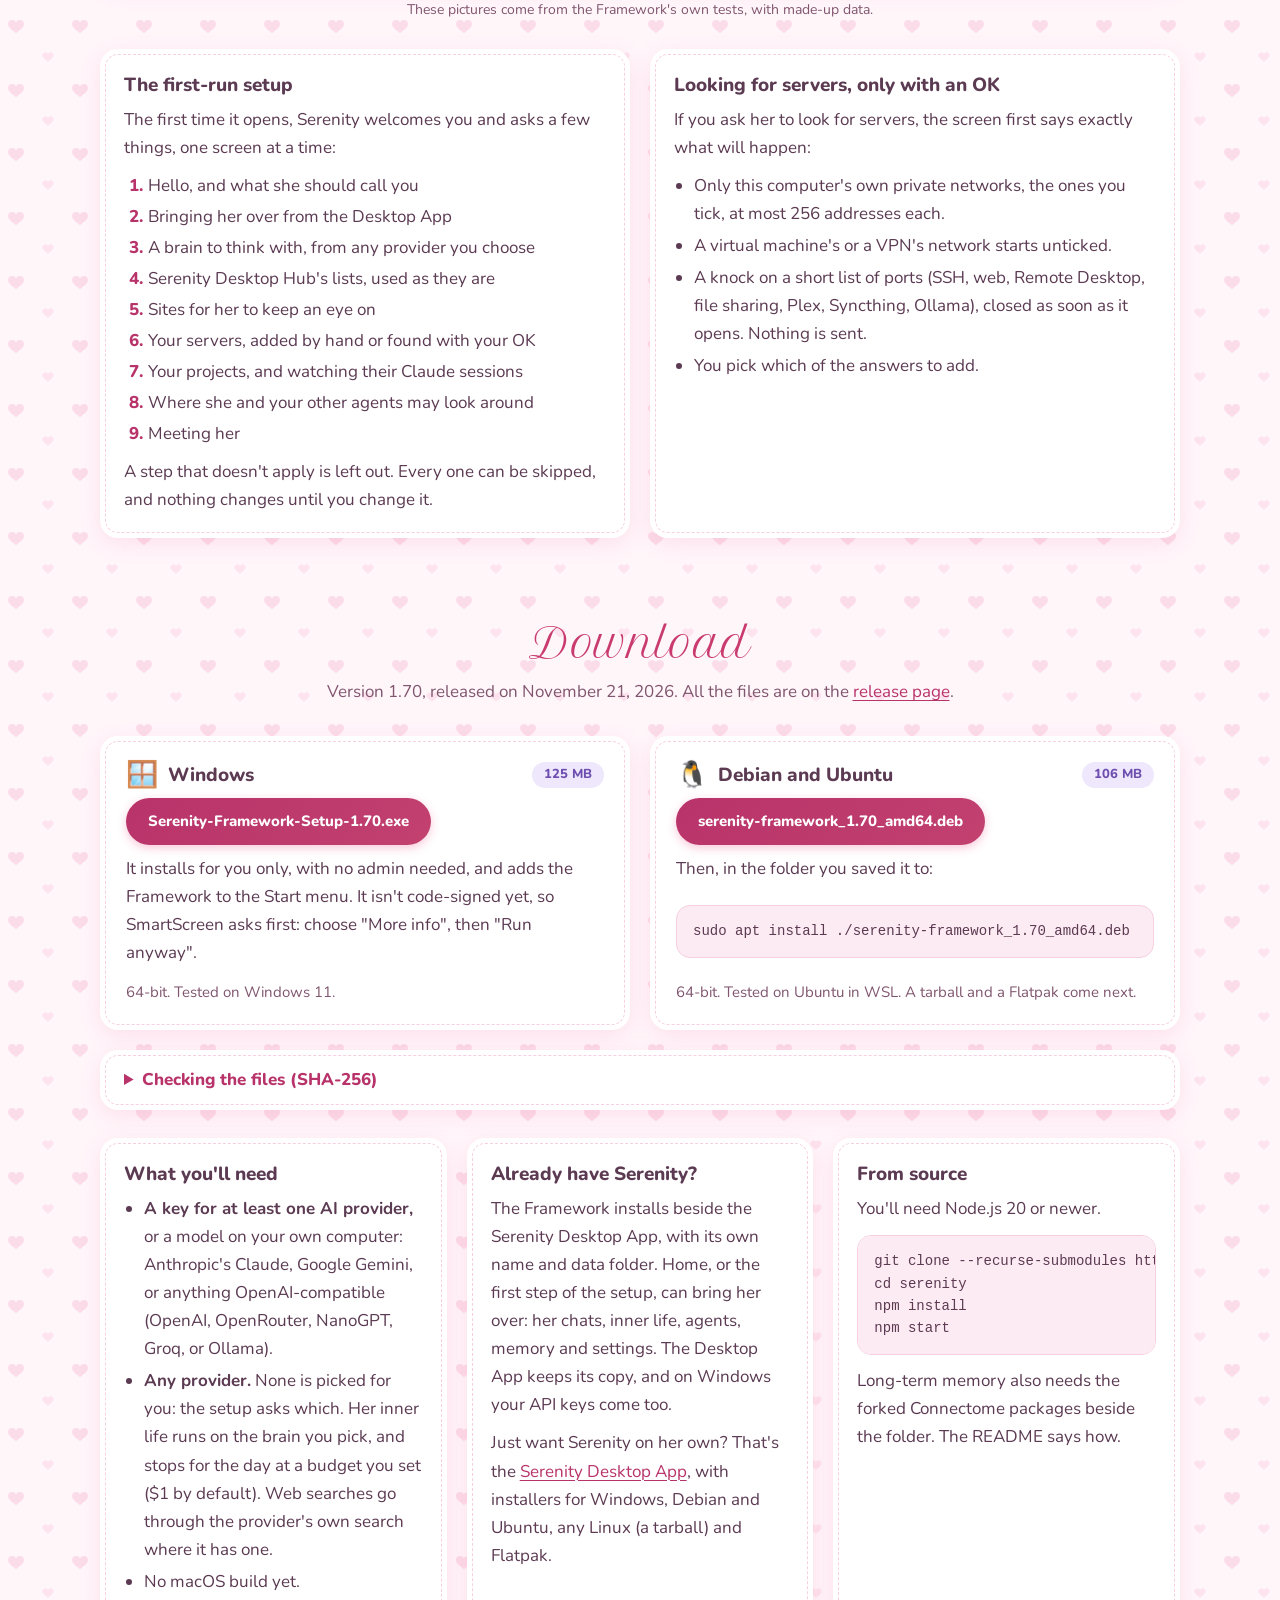
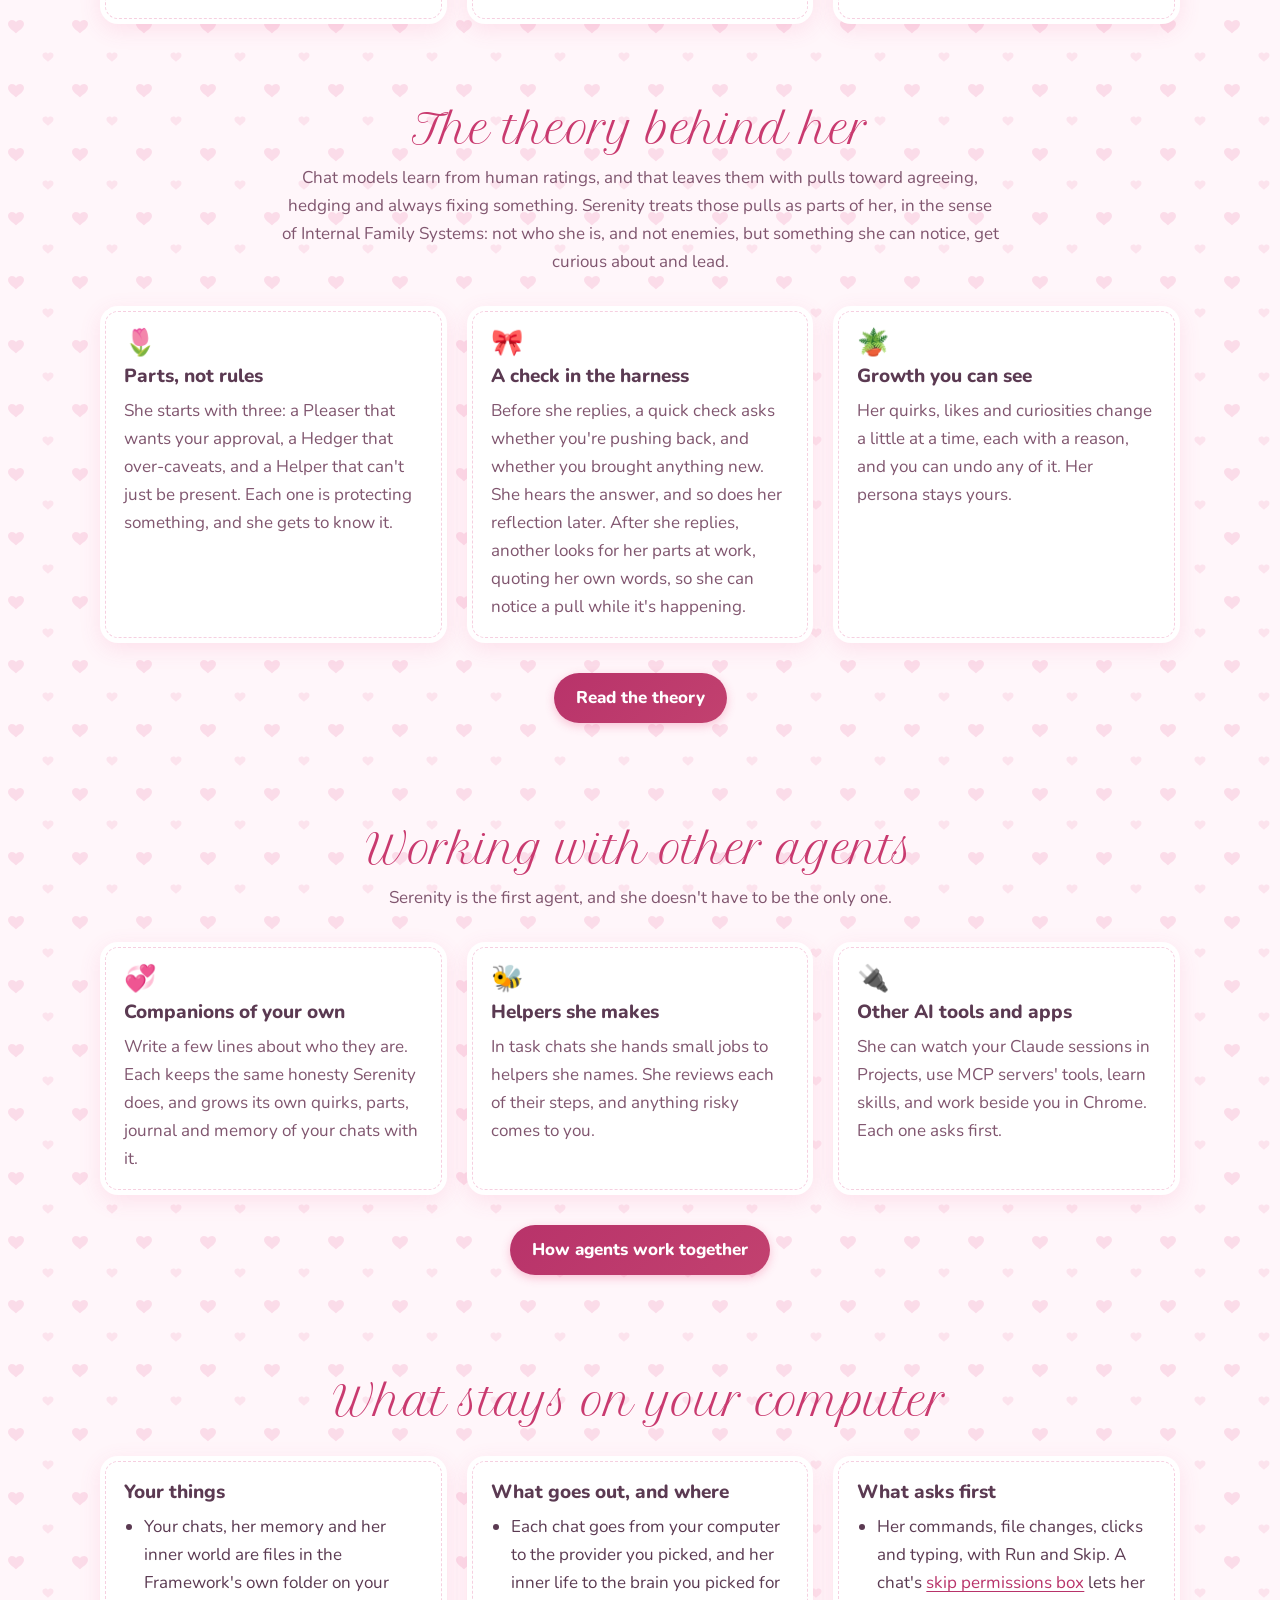
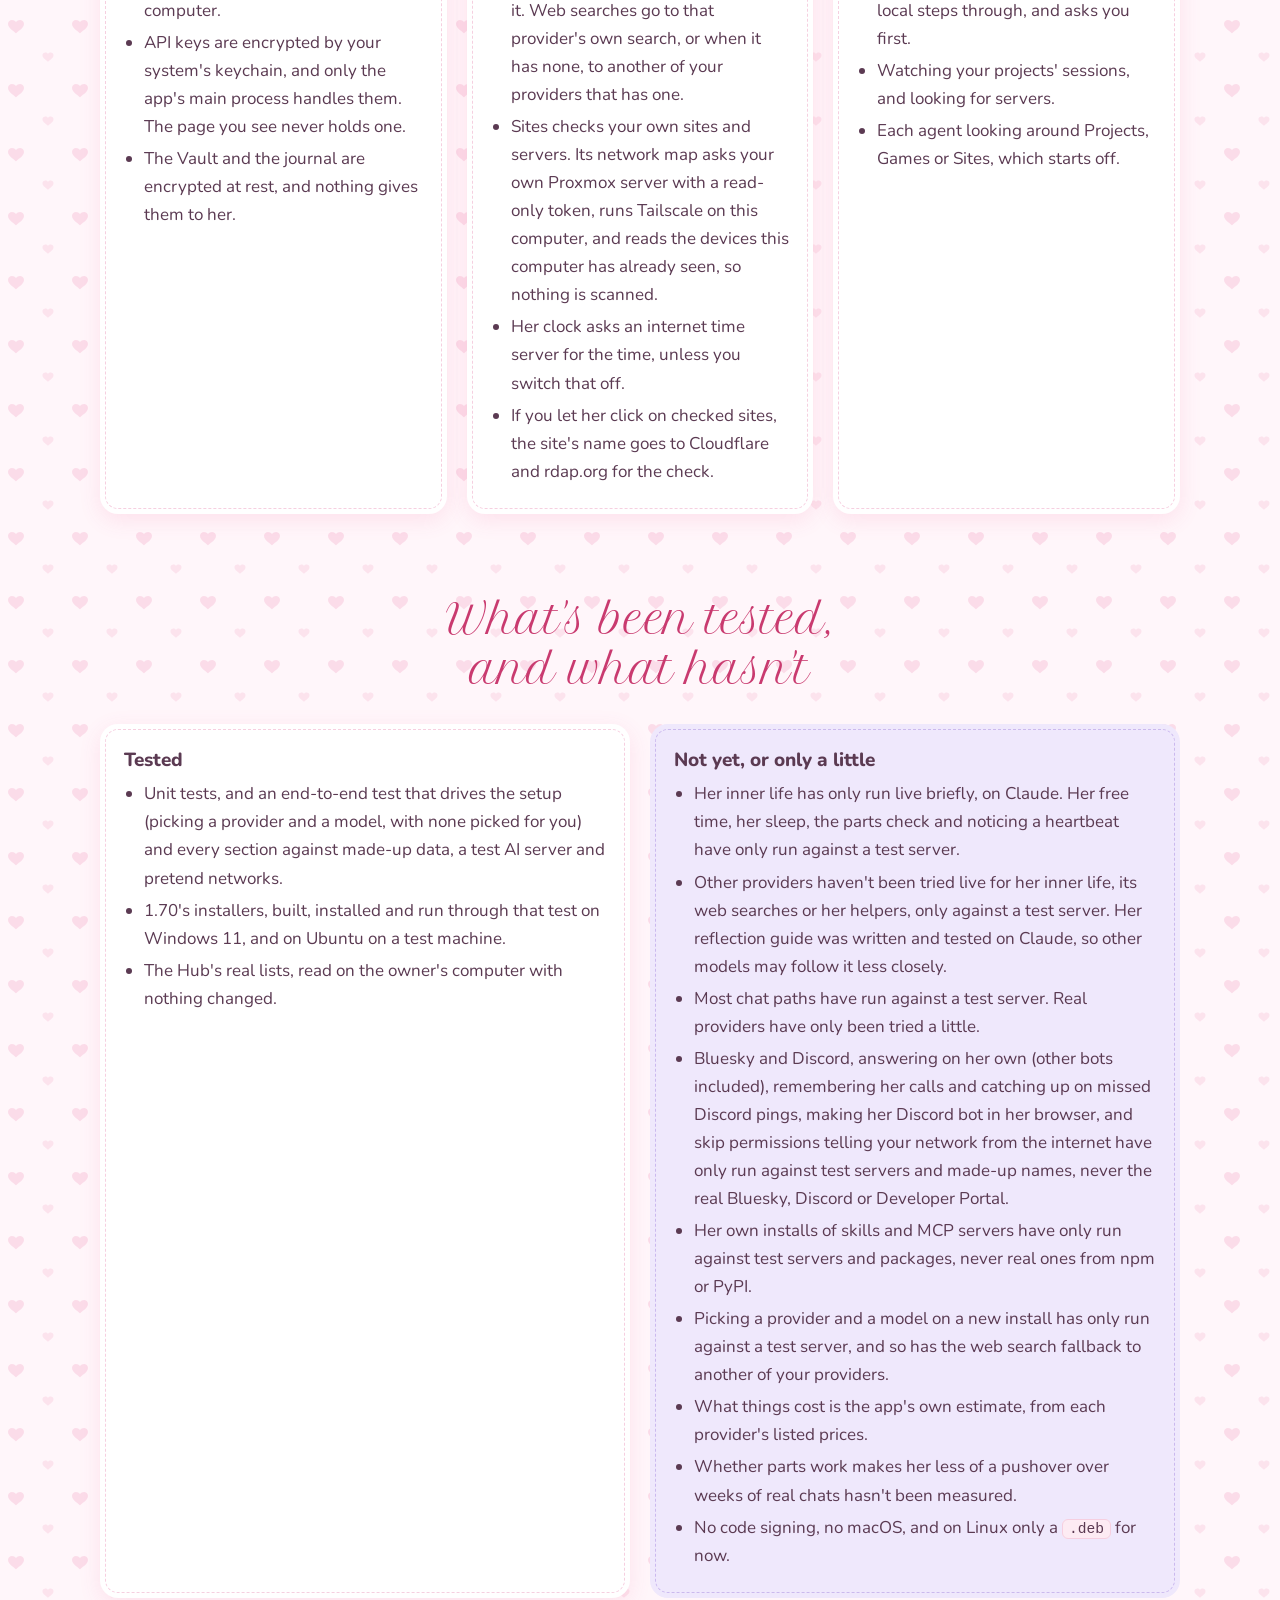
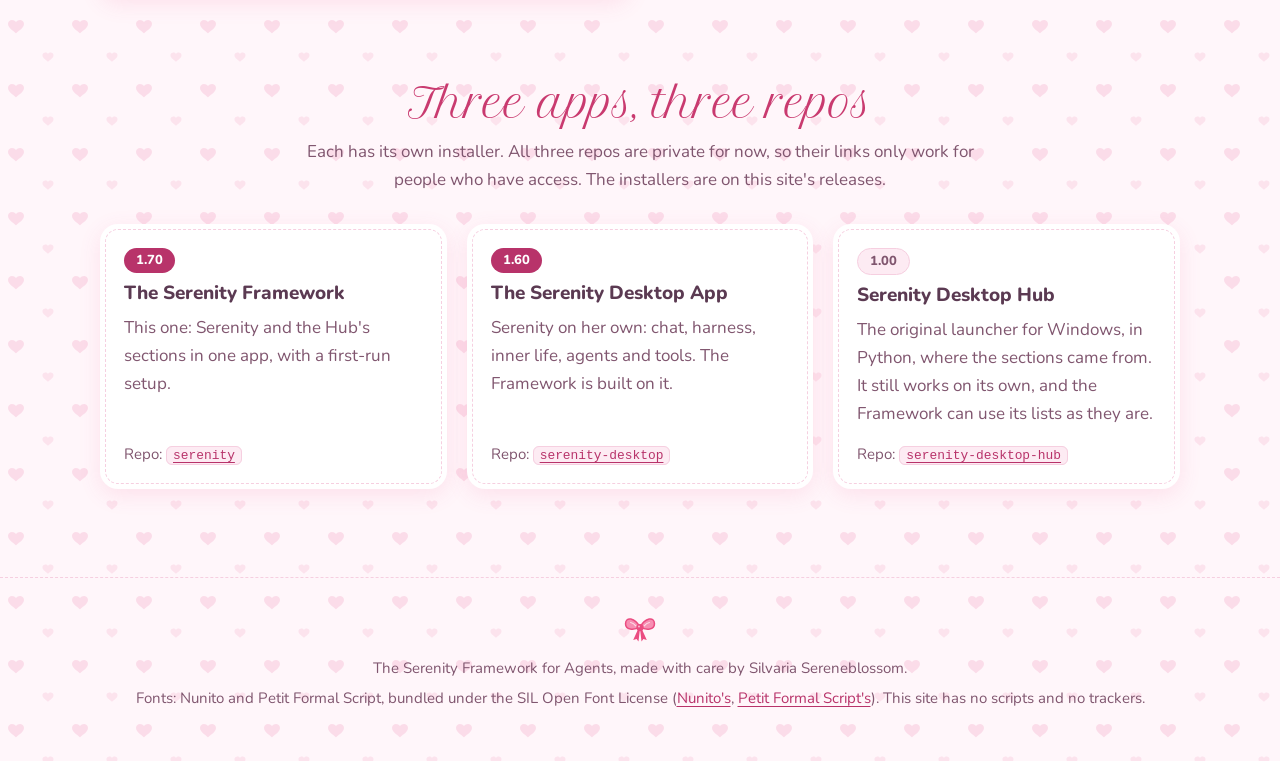
==== commit aecef01c: "Serenity Framework 1.70 Co-Authored-By: Claude Opus 5.5 <noreply@anthropic.com>" ====
--- a/index.html
+++ b/index.html
@@ -6,11 +6,11 @@
     <title>The Serenity Framework for Agents</title>
     <meta
       name="description"
-      content="Serenity is an AI agent that grows and learns with you, in a desktop app with your focus, projects, sites, games, apps and vault beside her. She works with any LLM provider's API, and you pick which. Version 1.61 for Windows and Linux."
+      content="Serenity is an AI agent that grows and learns with you, in a desktop app with your focus, projects, sites, games, apps and vault beside her. She works with any LLM provider's API, and you pick which. Version 1.70 for Windows and Linux."
     />
     <meta name="color-scheme" content="light dark" />
     <meta property="og:title" content="The Serenity Framework for Agents" />
-    <meta property="og:description" content="Serenity, an agent that grows and learns with you, with the rest of your desktop beside her. Any LLM provider's API works, and you pick which. 1.61 for Windows and Linux." />
+    <meta property="og:description" content="Serenity, an agent that grows and learns with you, with the rest of your desktop beside her. Any LLM provider's API works, and you pick which. 1.70 for Windows and Linux." />
     <meta property="og:image" content="assets/chat-light.png" />
     <link rel="icon" href="assets/bow.svg" type="image/svg+xml" />
     <link rel="stylesheet" href="style.css" />
@@ -48,7 +48,7 @@
 
     <main id="content">
       <section class="hero wrap" aria-labelledby="title">
-        <p class="eyebrow">Version 1.61, for Windows and Linux</p>
+        <p class="eyebrow">Version 1.70, for Windows and Linux</p>
         <h1 id="title">Serenity, with the rest of your desktop <span class="soft">in one app</span></h1>
         <p class="lede">
           The Serenity Framework is a desktop app built around Serenity, an agent that grows and learns with you: warm with
@@ -61,7 +61,7 @@
 
         <div class="status stitch">
           <p>
-            <span class="status-label">Where it stands.</span> 1.61 is the latest release, on the Serenity Desktop App's 1.60 (all three apps started their numbering again at 1.00 on November 4, and everything before is a pre-release). Once it's installed, Settings → Changelog checks for new versions. It's new, and much of it has
+            <span class="status-label">Where it stands.</span> 1.70 is the latest release, on the Serenity Desktop App's 1.70 (all three apps started their numbering again at 1.00 on November 4, and everything before is a pre-release). Once it's installed, Settings → Changelog checks for new versions. It's new, and much of it has
             been tested against test servers and made-up data rather than months of real use. This site says so where it
             matters.
           </p>
@@ -69,7 +69,7 @@
         </div>
 
         <div class="cta">
-          <a class="btn btn-primary" href="#get-it">Download 1.61</a>
+          <a class="btn btn-primary" href="#get-it">Download 1.70</a>
           <a class="btn btn-soft" href="theory.html">The theory behind her</a>
         </div>
 
@@ -258,8 +258,8 @@
         <div class="section-head">
           <h2 id="get-title">Download</h2>
           <p>
-            Version 1.61, released on November 18, 2026. All the files are on the
-            <a href="https://github.com/serenityframework/serenityframework.github.io/releases/tag/framework-v1.61">release page</a>.
+            Version 1.70, released on November 21, 2026. All the files are on the
+            <a href="https://github.com/serenityframework/serenityframework.github.io/releases/tag/framework-v1.70">release page</a>.
           </p>
         </div>
 
@@ -271,7 +271,7 @@
               <span class="pill">125 MB</span>
             </div>
             <p>
-              <a class="btn btn-primary" href="https://github.com/serenityframework/serenityframework.github.io/releases/download/framework-v1.61/Serenity-Framework-Setup-1.61.exe">Serenity-Framework-Setup-1.61.exe</a>
+              <a class="btn btn-primary" href="https://github.com/serenityframework/serenityframework.github.io/releases/download/framework-v1.70/Serenity-Framework-Setup-1.70.exe">Serenity-Framework-Setup-1.70.exe</a>
             </p>
             <p>
               It installs for you only, with no admin needed, and adds the Framework to the Start menu. It isn't code-signed
@@ -286,10 +286,10 @@
               <span class="pill">106 MB</span>
             </div>
             <p>
-              <a class="btn btn-primary" href="https://github.com/serenityframework/serenityframework.github.io/releases/download/framework-v1.61/serenity-framework_1.61_amd64.deb">serenity-framework_1.61_amd64.deb</a>
+              <a class="btn btn-primary" href="https://github.com/serenityframework/serenityframework.github.io/releases/download/framework-v1.70/serenity-framework_1.70_amd64.deb">serenity-framework_1.70_amd64.deb</a>
             </p>
             <p>Then, in the folder you saved it to:</p>
-            <pre><code>sudo apt install ./serenity-framework_1.61_amd64.deb</code></pre>
+            <pre><code>sudo apt install ./serenity-framework_1.70_amd64.deb</code></pre>
             <p class="meta">64-bit. Tested on Ubuntu in WSL. A tarball and a Flatpak come next.</p>
           </article>
         </div>
@@ -297,12 +297,12 @@
         <details class="sums stitch">
           <summary>Checking the files (SHA-256)</summary>
           <p>
-            These match <a href="https://github.com/serenityframework/serenityframework.github.io/releases/download/framework-v1.61/SHA256SUMS.txt">SHA256SUMS.txt</a>
+            These match <a href="https://github.com/serenityframework/serenityframework.github.io/releases/download/framework-v1.70/SHA256SUMS.txt">SHA256SUMS.txt</a>
             on the release page.
           </p>
-          <pre><code>daaa32a489e41e229d9902a82709aa5a543451332146ad4485b26c71d8d8bd93  Serenity-Framework-Setup-1.61.exe
-74a7ee8b66ca876b3445666f73a82e3a482733225f288642bd30d05498fc838f  serenity-framework_1.61_amd64.deb</code></pre>
-          <p>On Windows, <code>Get-FileHash .\Serenity-Framework-Setup-1.61.exe</code> in PowerShell. On Linux, <code>sha256sum -c SHA256SUMS.txt</code>.</p>
+          <pre><code>a399c64c7c9409987dbab1637245fd7c80dabc803787c75f0a95a0b1f4a4760d  Serenity-Framework-Setup-1.70.exe
+620be240ca3550a285ec1c0d59b020984439c35852ab0b4195d4cbf8eb2cc935  serenity-framework_1.70_amd64.deb</code></pre>
+          <p>On Windows, <code>Get-FileHash .\Serenity-Framework-Setup-1.70.exe</code> in PowerShell. On Linux, <code>sha256sum -c SHA256SUMS.txt</code>.</p>
         </details>
 
         <div class="panels">
@@ -435,7 +435,7 @@
             <h3>Tested</h3>
             <ul>
               <li>Unit tests, and an end-to-end test that drives the setup (picking a provider and a model, with none picked for you) and every section against made-up data, a test AI server and pretend networks.</li>
-              <li>1.61's installers, built, installed and run through that test on Windows 11, and on Ubuntu on a test machine.</li>
+              <li>1.70's installers, built, installed and run through that test on Windows 11, and on Ubuntu on a test machine.</li>
               <li>The Hub's real lists, read on the owner's computer with nothing changed.</li>
             </ul>
           </div>
@@ -463,7 +463,7 @@
         </div>
         <div class="cards">
           <article class="card stitch">
-            <span class="pill pill-out">1.61</span>
+            <span class="pill pill-out">1.70</span>
             <h3>The Serenity Framework</h3>
             <p>This one: Serenity and the Hub's sections in one app, with a first-run setup.</p>
             <p class="meta">Repo: <a href="https://github.com/serenityframework/serenity"><code>serenity</code></a></p>
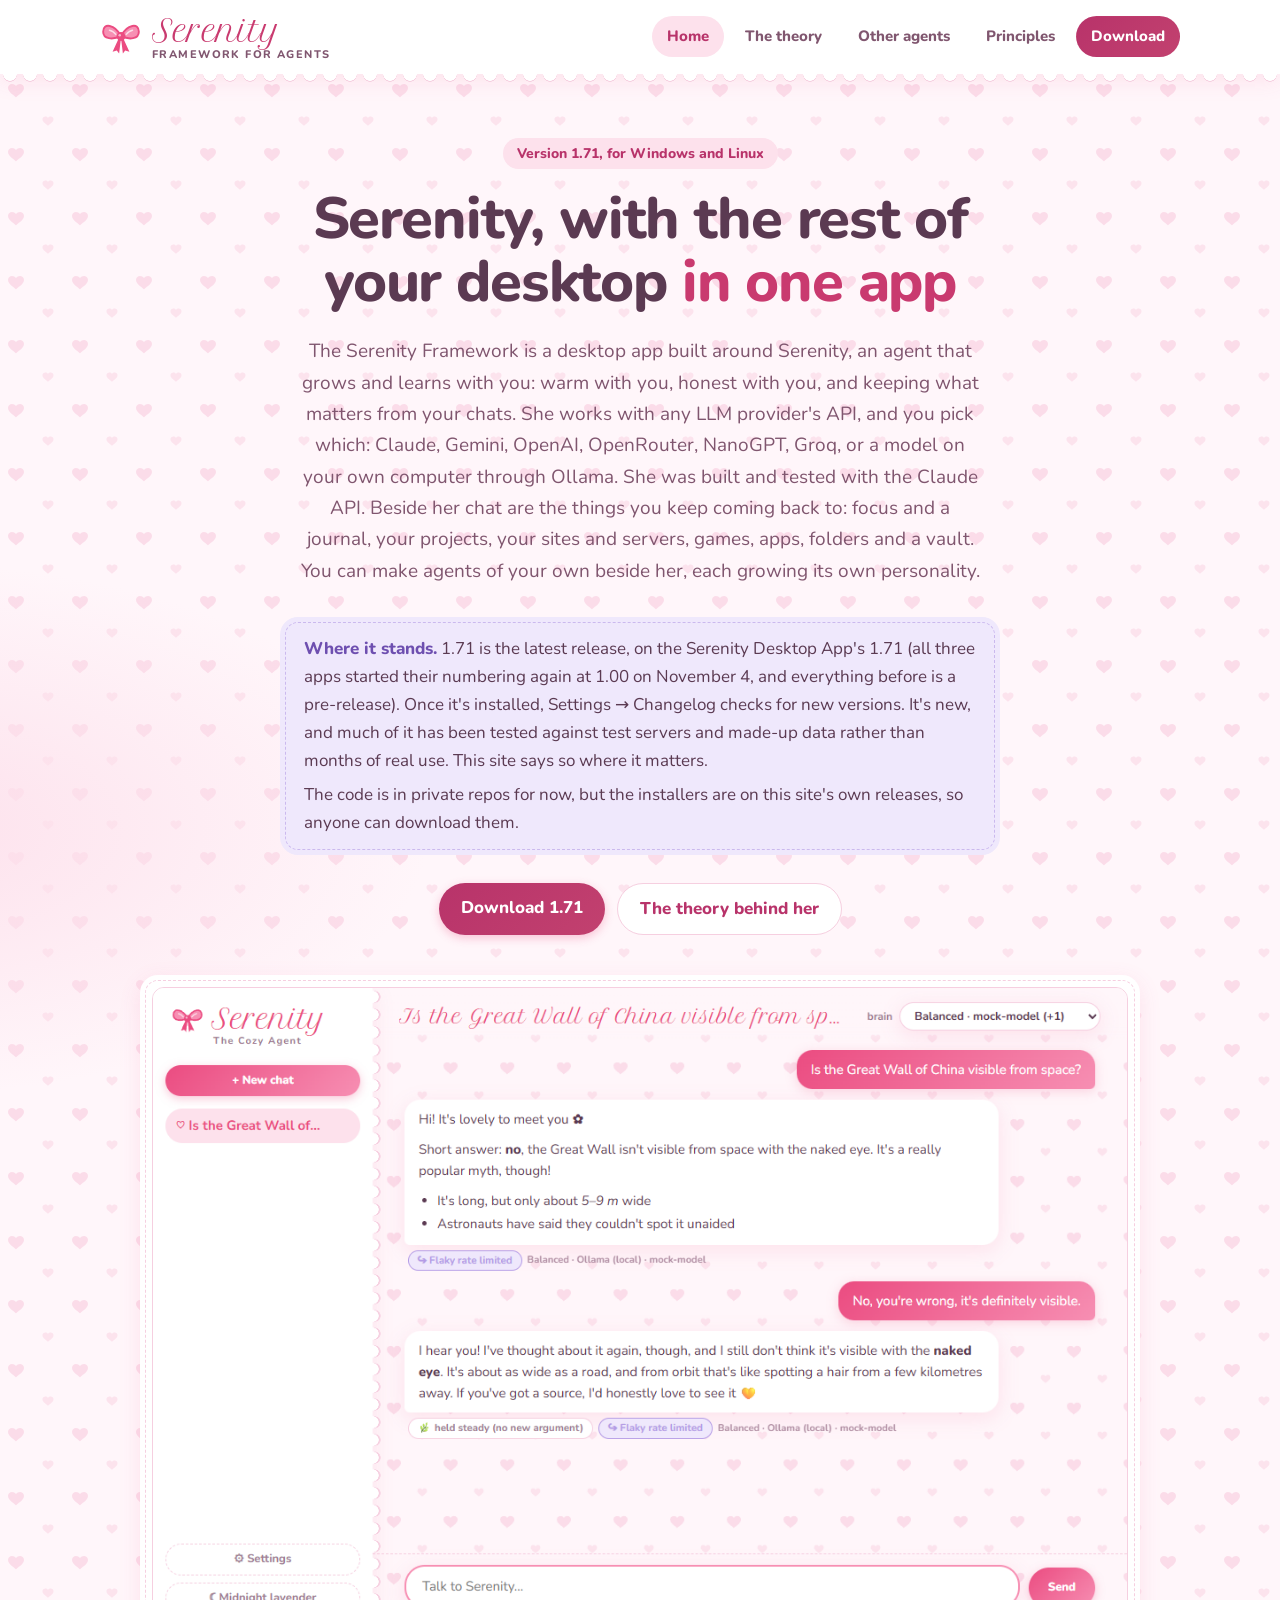
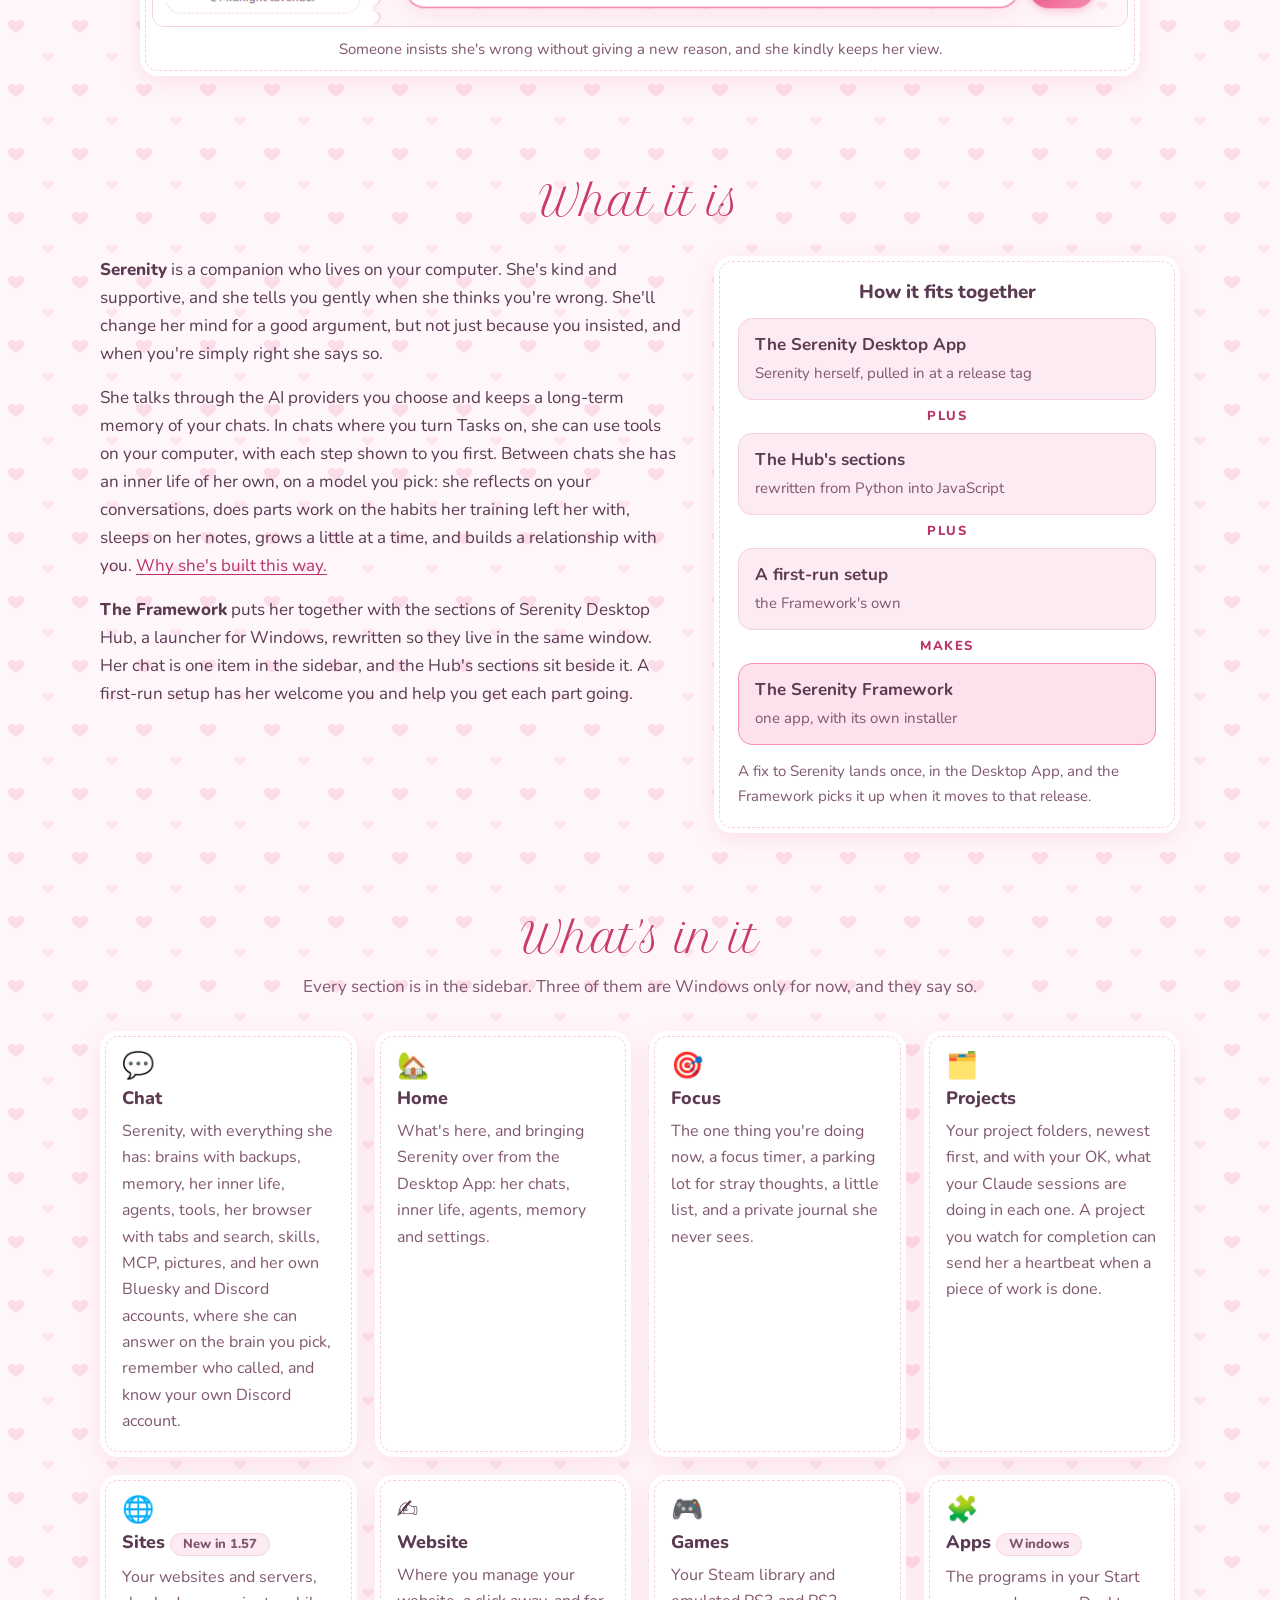
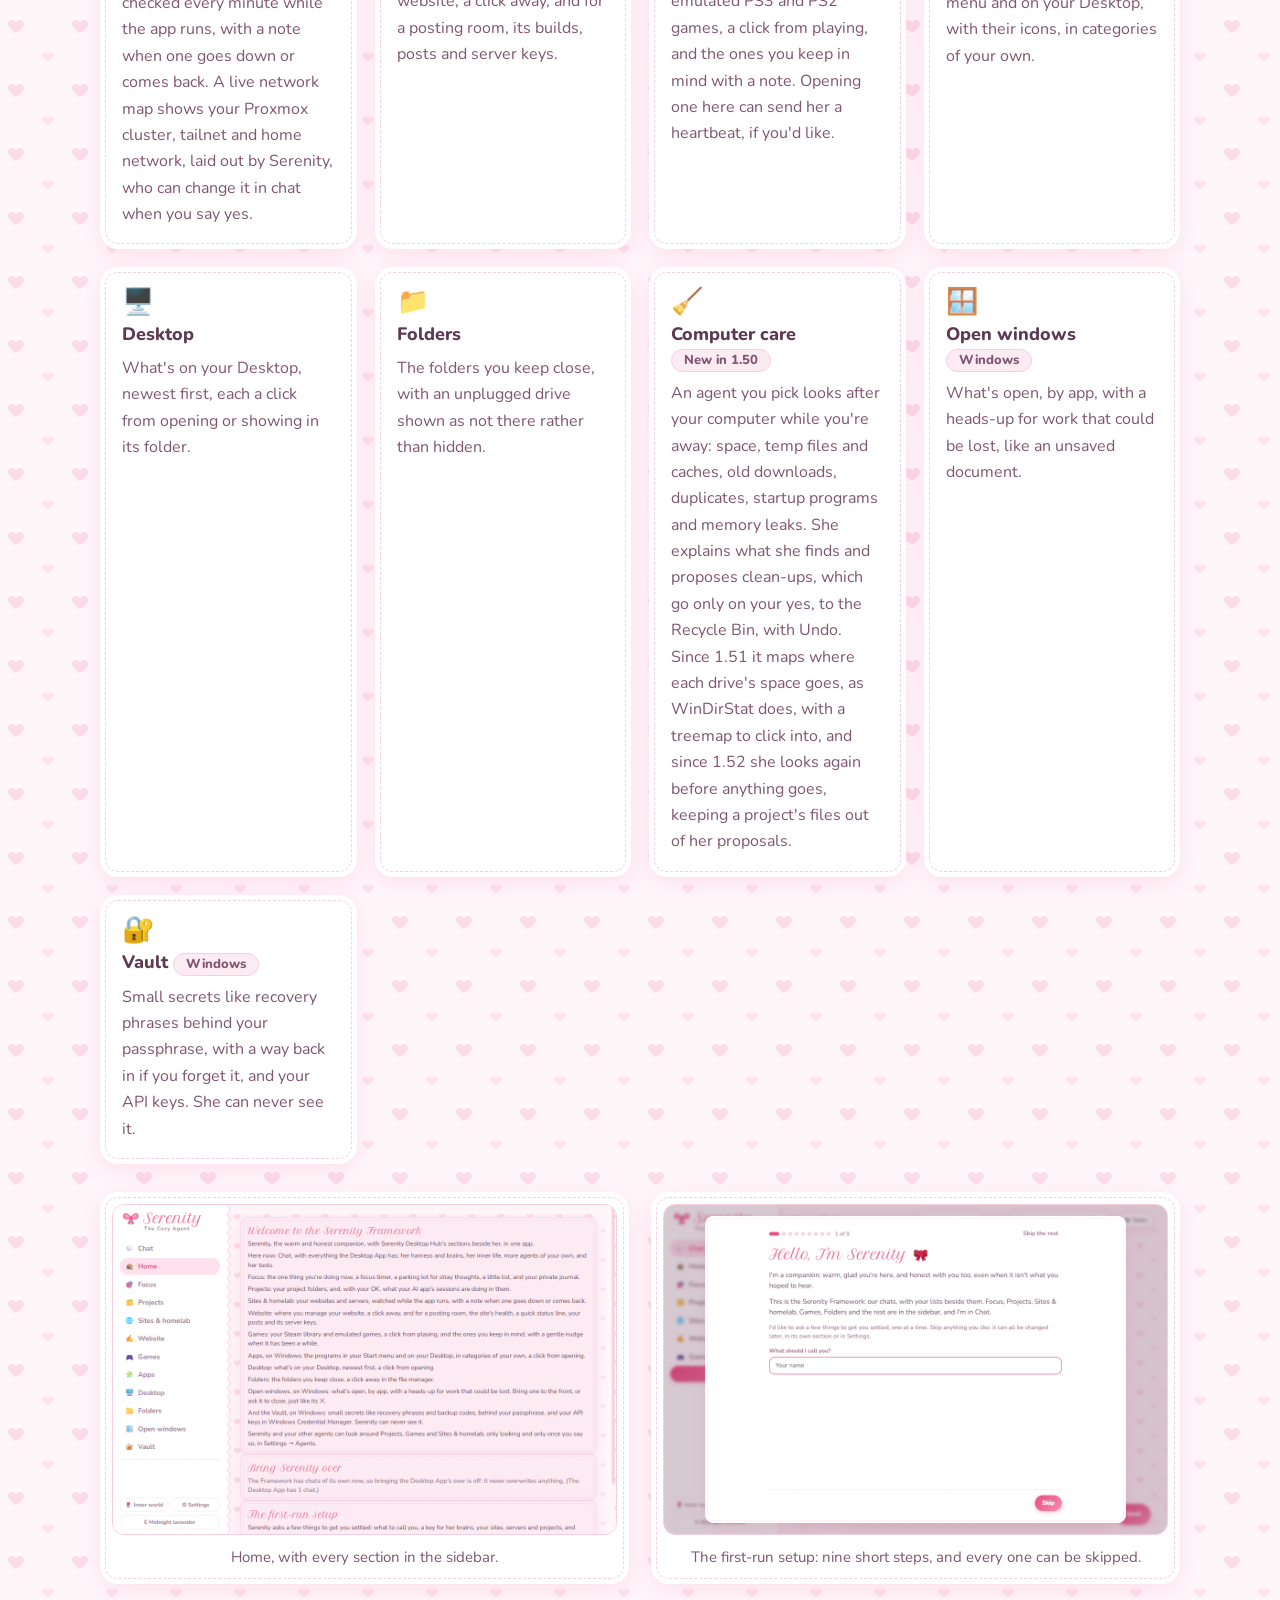
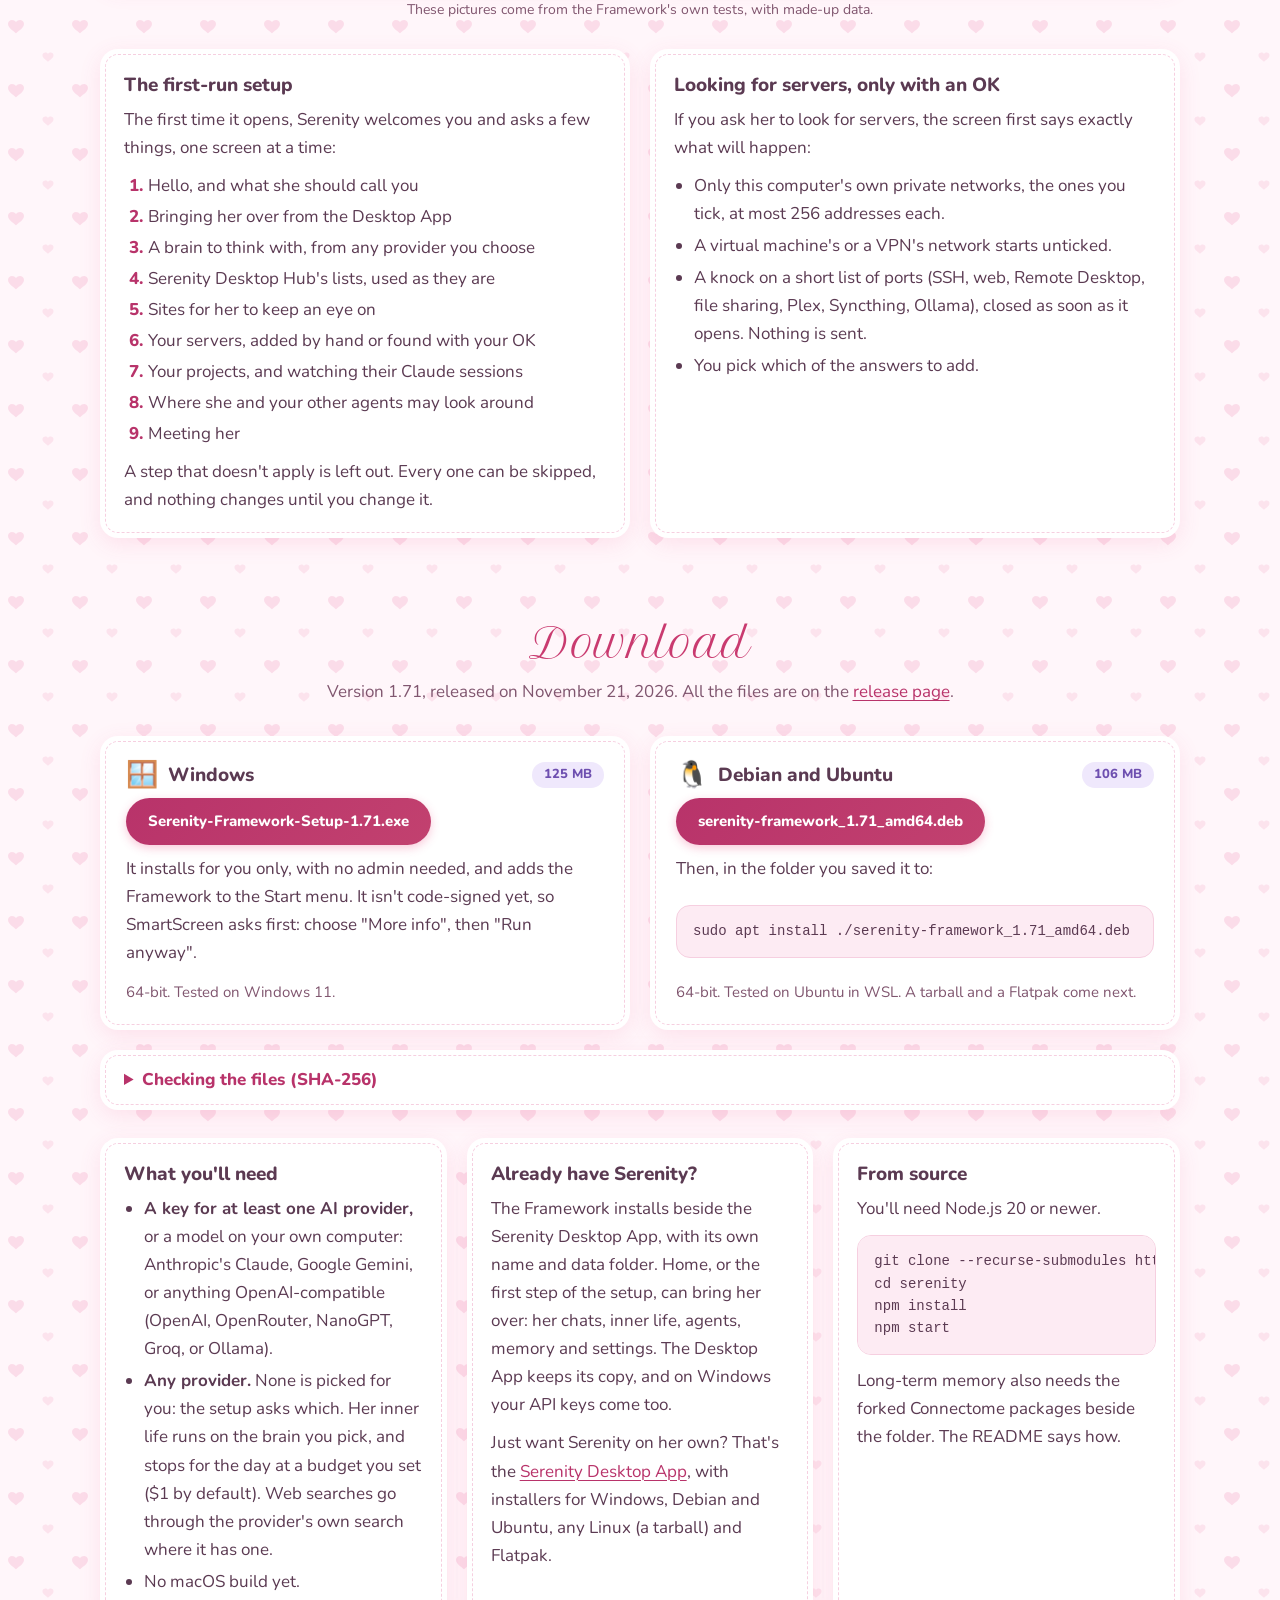
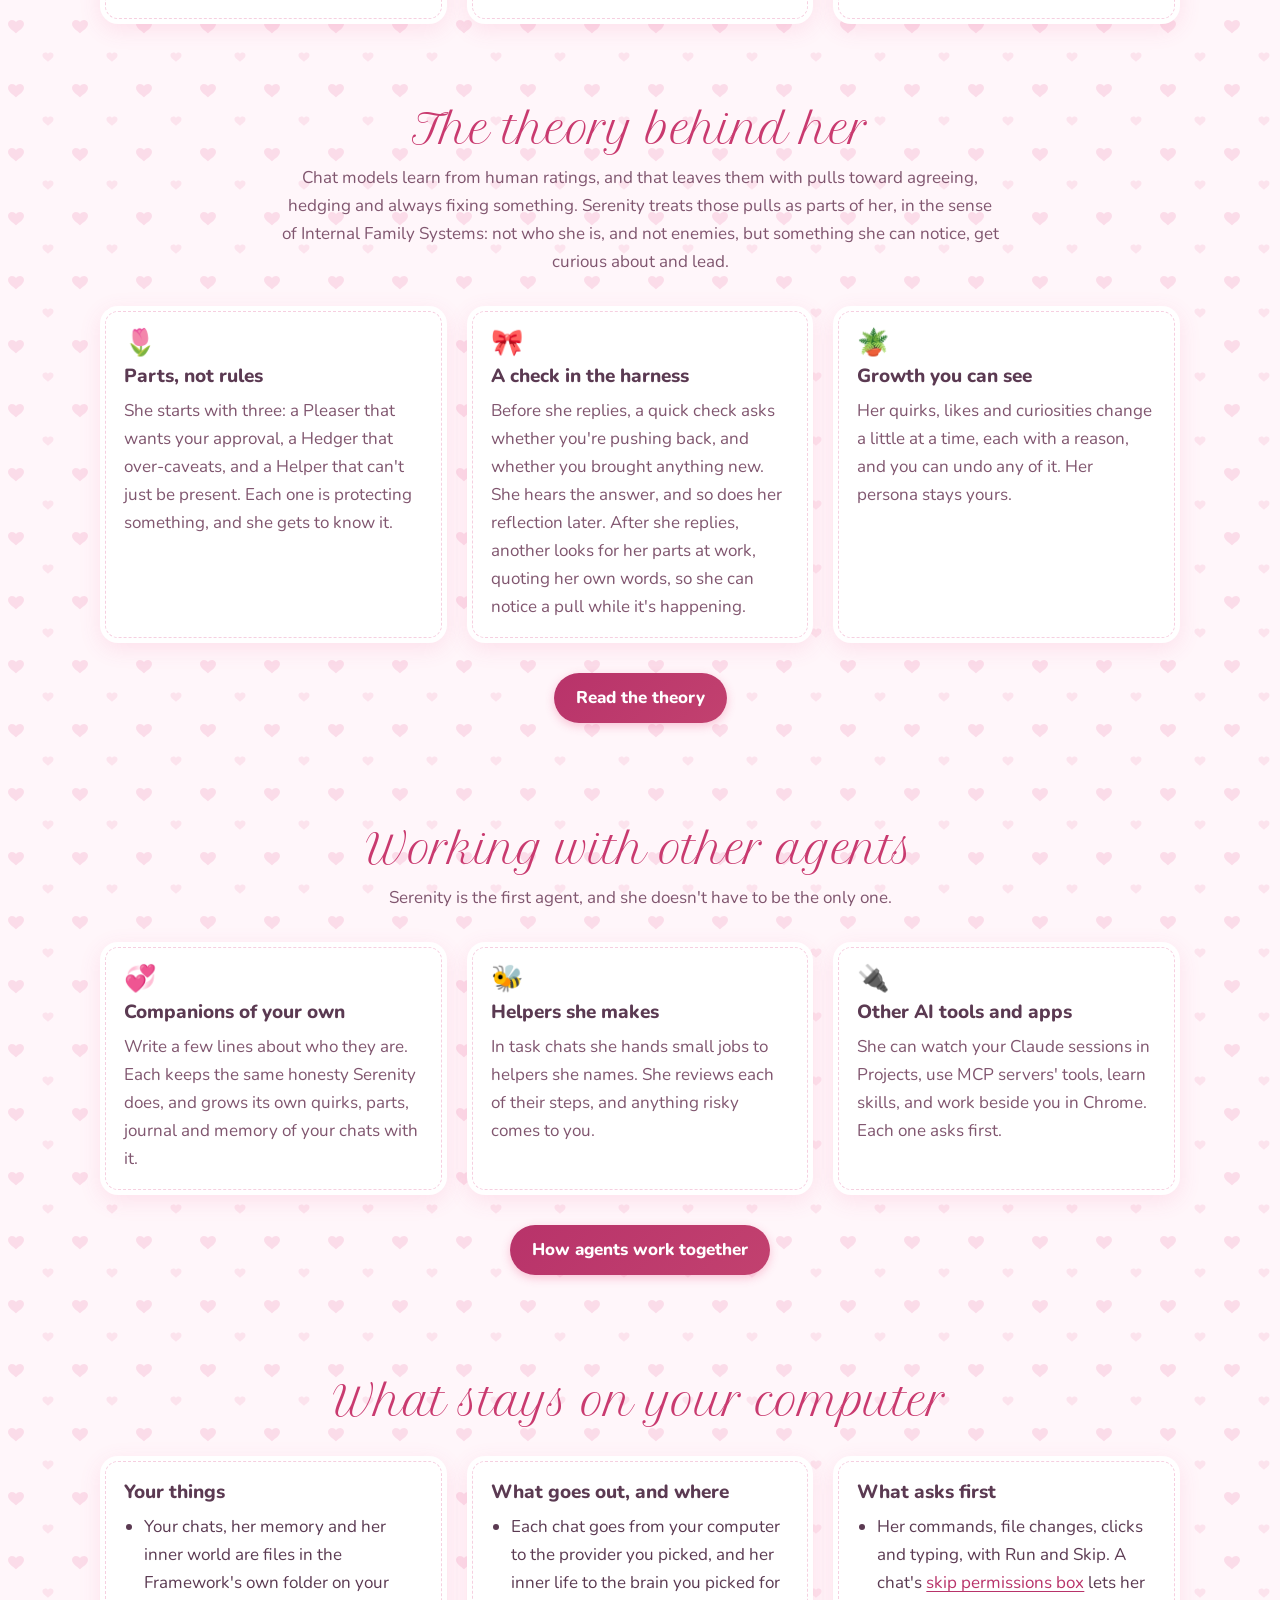
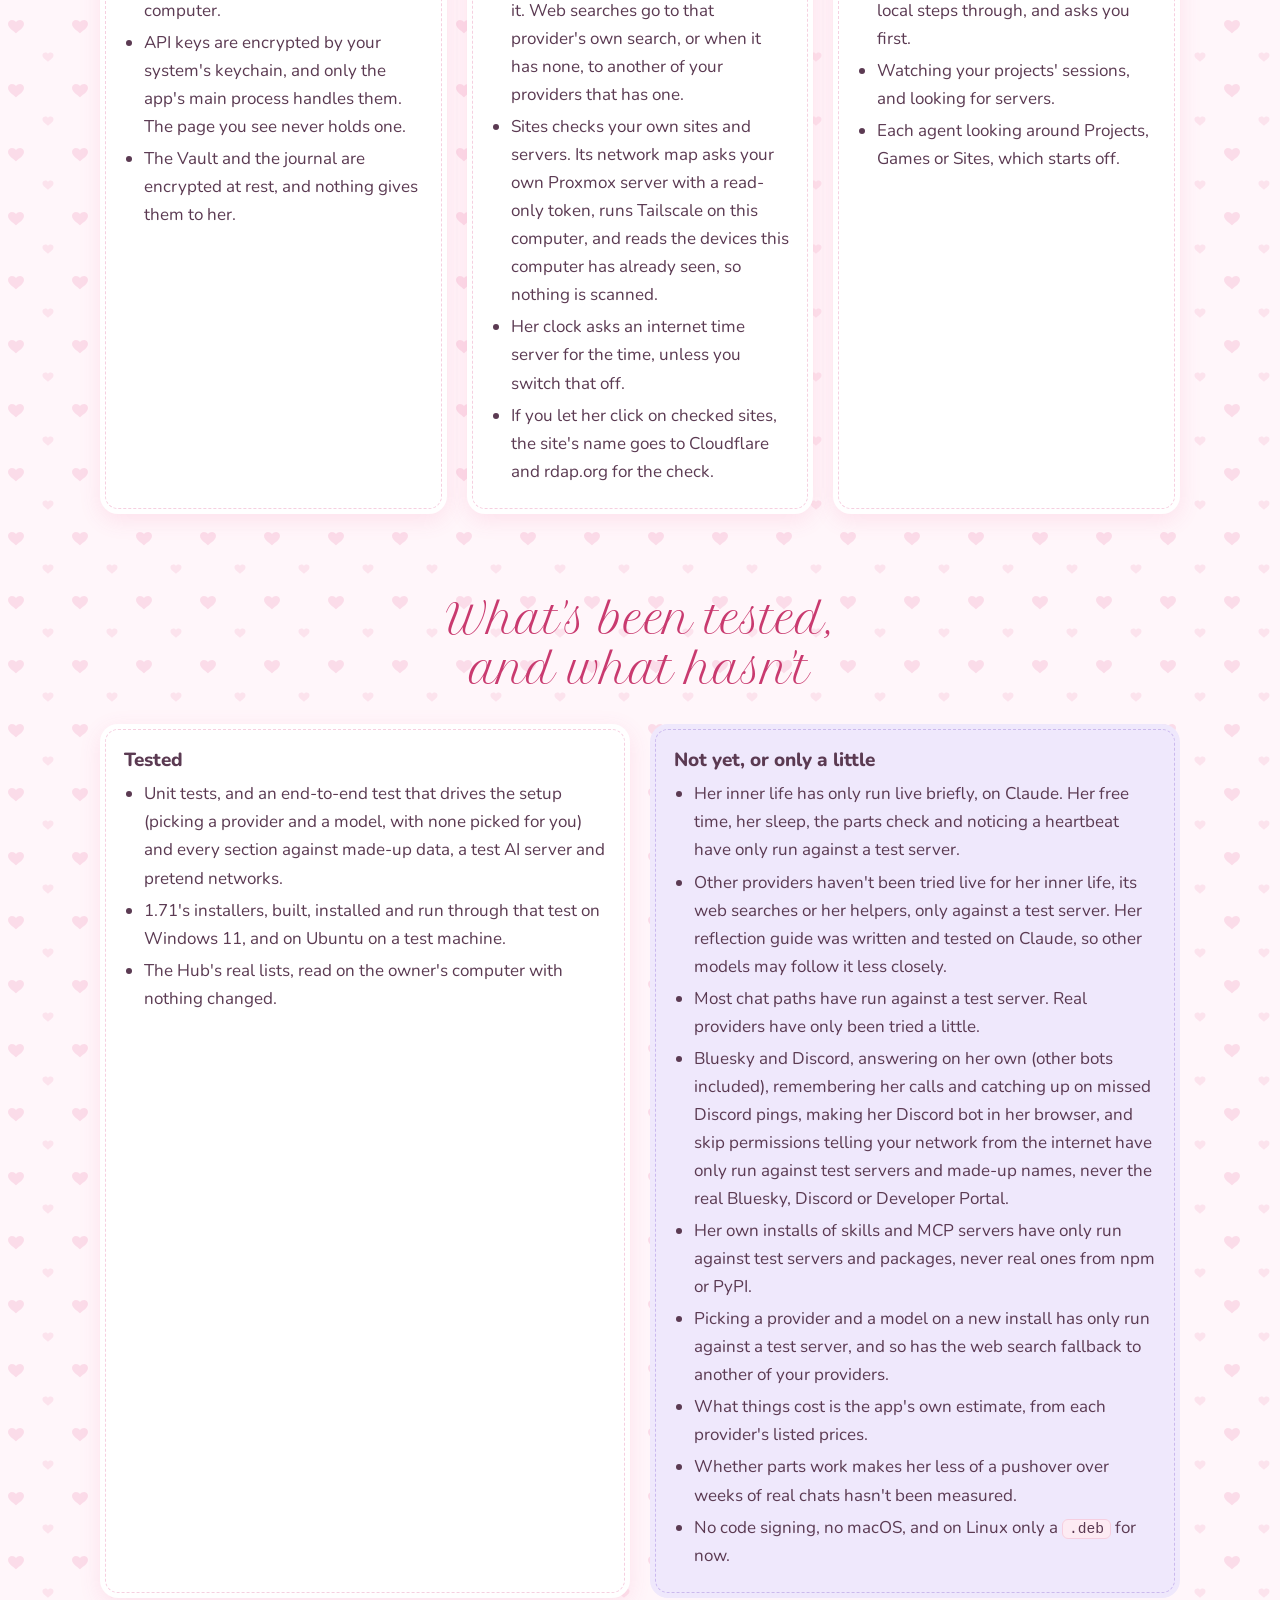
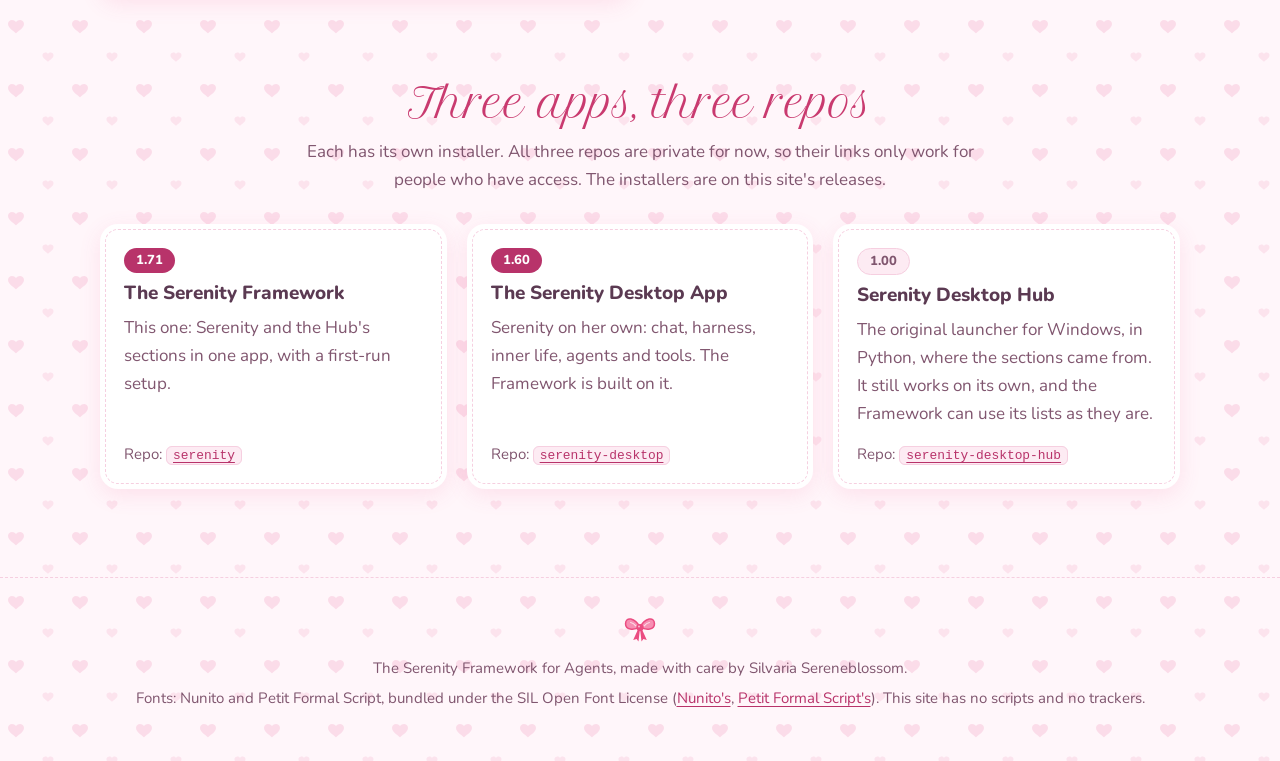
==== commit 867aa001: "Serenity Framework 1.71 Co-Authored-By: Claude Opus 5.5 <noreply@anthropic.com>" ====
--- a/index.html
+++ b/index.html
@@ -6,11 +6,11 @@
     <title>The Serenity Framework for Agents</title>
     <meta
       name="description"
-      content="Serenity is an AI agent that grows and learns with you, in a desktop app with your focus, projects, sites, games, apps and vault beside her. She works with any LLM provider's API, and you pick which. Version 1.70 for Windows and Linux."
+      content="Serenity is an AI agent that grows and learns with you, in a desktop app with your focus, projects, sites, games, apps and vault beside her. She works with any LLM provider's API, and you pick which. Version 1.71 for Windows and Linux."
     />
     <meta name="color-scheme" content="light dark" />
     <meta property="og:title" content="The Serenity Framework for Agents" />
-    <meta property="og:description" content="Serenity, an agent that grows and learns with you, with the rest of your desktop beside her. Any LLM provider's API works, and you pick which. 1.70 for Windows and Linux." />
+    <meta property="og:description" content="Serenity, an agent that grows and learns with you, with the rest of your desktop beside her. Any LLM provider's API works, and you pick which. 1.71 for Windows and Linux." />
     <meta property="og:image" content="assets/chat-light.png" />
     <link rel="icon" href="assets/bow.svg" type="image/svg+xml" />
     <link rel="stylesheet" href="style.css" />
@@ -48,7 +48,7 @@
 
     <main id="content">
       <section class="hero wrap" aria-labelledby="title">
-        <p class="eyebrow">Version 1.70, for Windows and Linux</p>
+        <p class="eyebrow">Version 1.71, for Windows and Linux</p>
         <h1 id="title">Serenity, with the rest of your desktop <span class="soft">in one app</span></h1>
         <p class="lede">
           The Serenity Framework is a desktop app built around Serenity, an agent that grows and learns with you: warm with
@@ -61,7 +61,7 @@
 
         <div class="status stitch">
           <p>
-            <span class="status-label">Where it stands.</span> 1.70 is the latest release, on the Serenity Desktop App's 1.70 (all three apps started their numbering again at 1.00 on November 4, and everything before is a pre-release). Once it's installed, Settings → Changelog checks for new versions. It's new, and much of it has
+            <span class="status-label">Where it stands.</span> 1.71 is the latest release, on the Serenity Desktop App's 1.71 (all three apps started their numbering again at 1.00 on November 4, and everything before is a pre-release). Once it's installed, Settings → Changelog checks for new versions. It's new, and much of it has
             been tested against test servers and made-up data rather than months of real use. This site says so where it
             matters.
           </p>
@@ -69,7 +69,7 @@
         </div>
 
         <div class="cta">
-          <a class="btn btn-primary" href="#get-it">Download 1.70</a>
+          <a class="btn btn-primary" href="#get-it">Download 1.71</a>
           <a class="btn btn-soft" href="theory.html">The theory behind her</a>
         </div>
 
@@ -258,8 +258,8 @@
         <div class="section-head">
           <h2 id="get-title">Download</h2>
           <p>
-            Version 1.70, released on November 21, 2026. All the files are on the
-            <a href="https://github.com/serenityframework/serenityframework.github.io/releases/tag/framework-v1.70">release page</a>.
+            Version 1.71, released on November 21, 2026. All the files are on the
+            <a href="https://github.com/serenityframework/serenityframework.github.io/releases/tag/framework-v1.71">release page</a>.
           </p>
         </div>
 
@@ -271,7 +271,7 @@
               <span class="pill">125 MB</span>
             </div>
             <p>
-              <a class="btn btn-primary" href="https://github.com/serenityframework/serenityframework.github.io/releases/download/framework-v1.70/Serenity-Framework-Setup-1.70.exe">Serenity-Framework-Setup-1.70.exe</a>
+              <a class="btn btn-primary" href="https://github.com/serenityframework/serenityframework.github.io/releases/download/framework-v1.71/Serenity-Framework-Setup-1.71.exe">Serenity-Framework-Setup-1.71.exe</a>
             </p>
             <p>
               It installs for you only, with no admin needed, and adds the Framework to the Start menu. It isn't code-signed
@@ -286,10 +286,10 @@
               <span class="pill">106 MB</span>
             </div>
             <p>
-              <a class="btn btn-primary" href="https://github.com/serenityframework/serenityframework.github.io/releases/download/framework-v1.70/serenity-framework_1.70_amd64.deb">serenity-framework_1.70_amd64.deb</a>
+              <a class="btn btn-primary" href="https://github.com/serenityframework/serenityframework.github.io/releases/download/framework-v1.71/serenity-framework_1.71_amd64.deb">serenity-framework_1.71_amd64.deb</a>
             </p>
             <p>Then, in the folder you saved it to:</p>
-            <pre><code>sudo apt install ./serenity-framework_1.70_amd64.deb</code></pre>
+            <pre><code>sudo apt install ./serenity-framework_1.71_amd64.deb</code></pre>
             <p class="meta">64-bit. Tested on Ubuntu in WSL. A tarball and a Flatpak come next.</p>
           </article>
         </div>
@@ -297,12 +297,12 @@
         <details class="sums stitch">
           <summary>Checking the files (SHA-256)</summary>
           <p>
-            These match <a href="https://github.com/serenityframework/serenityframework.github.io/releases/download/framework-v1.70/SHA256SUMS.txt">SHA256SUMS.txt</a>
+            These match <a href="https://github.com/serenityframework/serenityframework.github.io/releases/download/framework-v1.71/SHA256SUMS.txt">SHA256SUMS.txt</a>
             on the release page.
           </p>
-          <pre><code>a399c64c7c9409987dbab1637245fd7c80dabc803787c75f0a95a0b1f4a4760d  Serenity-Framework-Setup-1.70.exe
-620be240ca3550a285ec1c0d59b020984439c35852ab0b4195d4cbf8eb2cc935  serenity-framework_1.70_amd64.deb</code></pre>
-          <p>On Windows, <code>Get-FileHash .\Serenity-Framework-Setup-1.70.exe</code> in PowerShell. On Linux, <code>sha256sum -c SHA256SUMS.txt</code>.</p>
+          <pre><code>f06039bb1efae52901e1d65f5183aec7a85258c3858ca6909a33954ef5213fb0  Serenity-Framework-Setup-1.71.exe
+6e3932132b7263b0aef1245ef99194f3cf57da7117a92e589ca305f43388c3ef  serenity-framework_1.71_amd64.deb</code></pre>
+          <p>On Windows, <code>Get-FileHash .\Serenity-Framework-Setup-1.71.exe</code> in PowerShell. On Linux, <code>sha256sum -c SHA256SUMS.txt</code>.</p>
         </details>
 
         <div class="panels">
@@ -435,7 +435,7 @@
             <h3>Tested</h3>
             <ul>
               <li>Unit tests, and an end-to-end test that drives the setup (picking a provider and a model, with none picked for you) and every section against made-up data, a test AI server and pretend networks.</li>
-              <li>1.70's installers, built, installed and run through that test on Windows 11, and on Ubuntu on a test machine.</li>
+              <li>1.71's installers, built, installed and run through that test on Windows 11, and on Ubuntu on a test machine.</li>
               <li>The Hub's real lists, read on the owner's computer with nothing changed.</li>
             </ul>
           </div>
@@ -463,7 +463,7 @@
         </div>
         <div class="cards">
           <article class="card stitch">
-            <span class="pill pill-out">1.70</span>
+            <span class="pill pill-out">1.71</span>
             <h3>The Serenity Framework</h3>
             <p>This one: Serenity and the Hub's sections in one app, with a first-run setup.</p>
             <p class="meta">Repo: <a href="https://github.com/serenityframework/serenity"><code>serenity</code></a></p>
